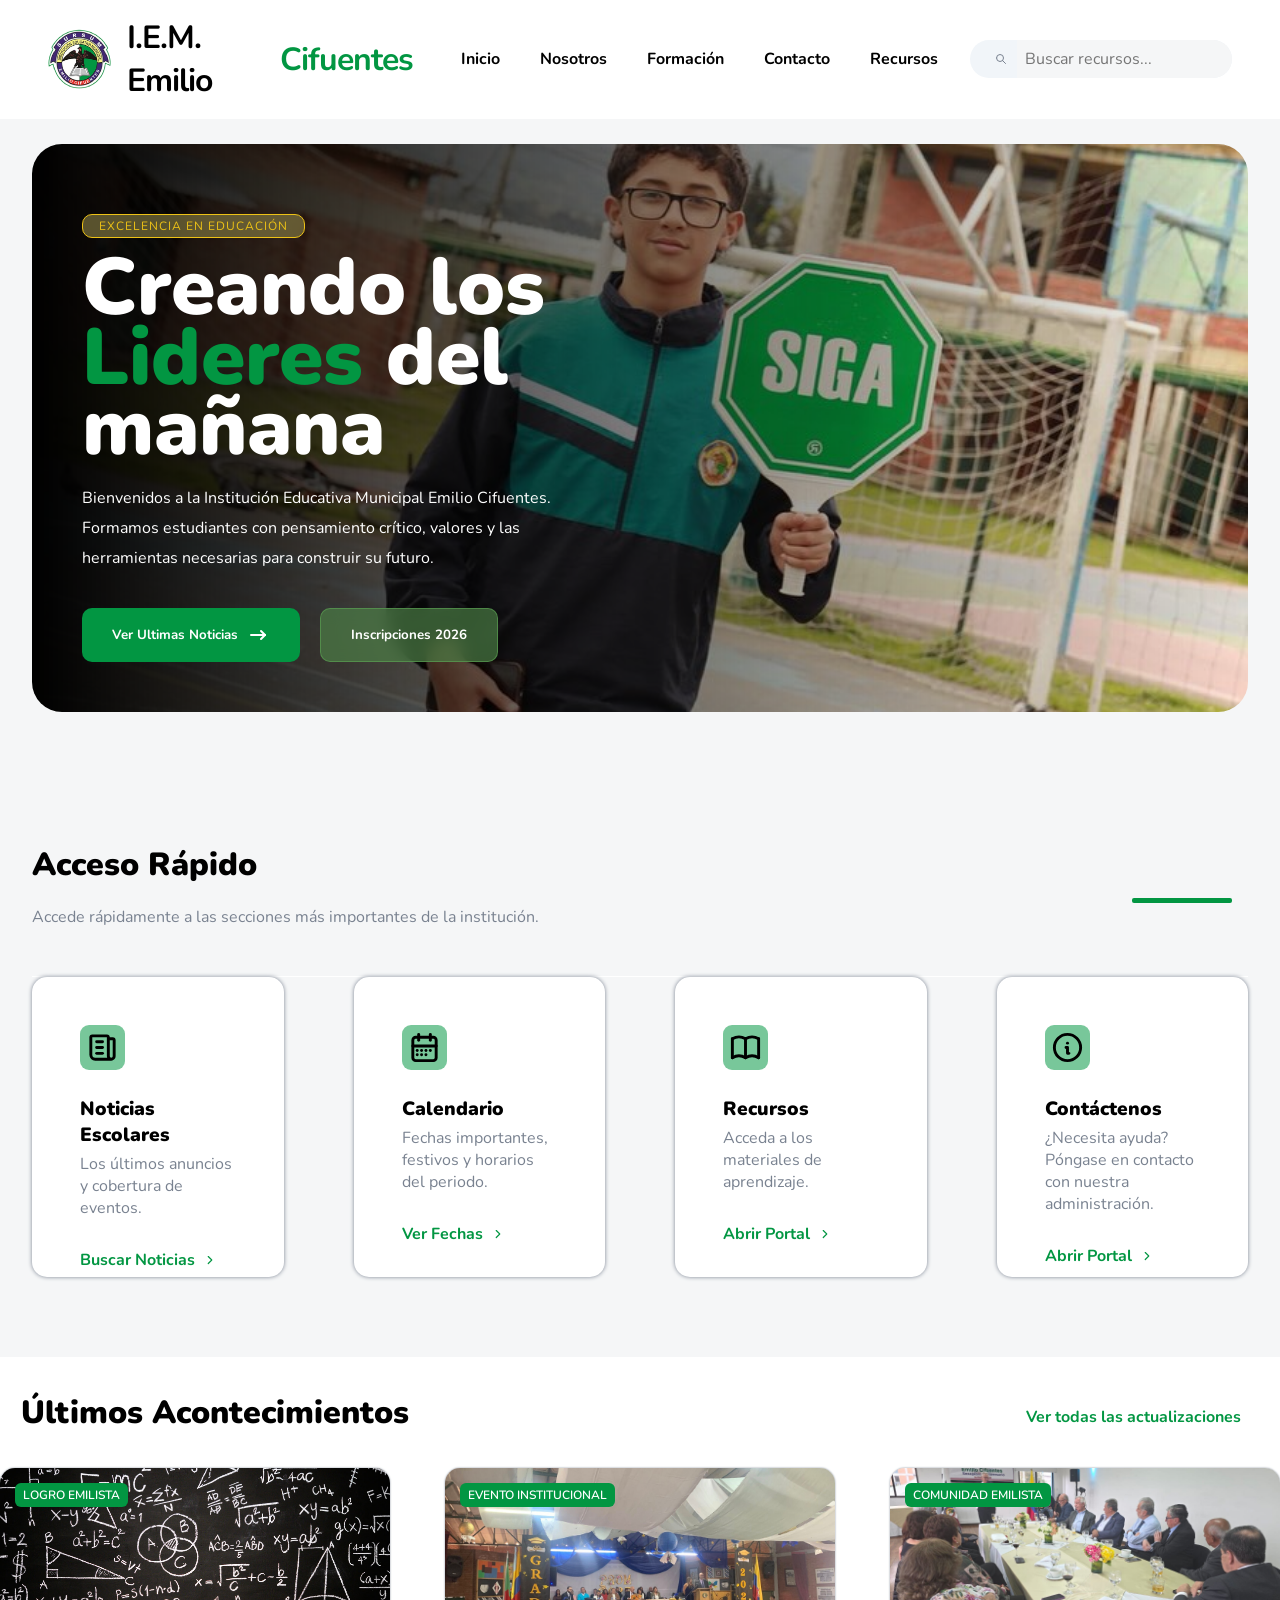
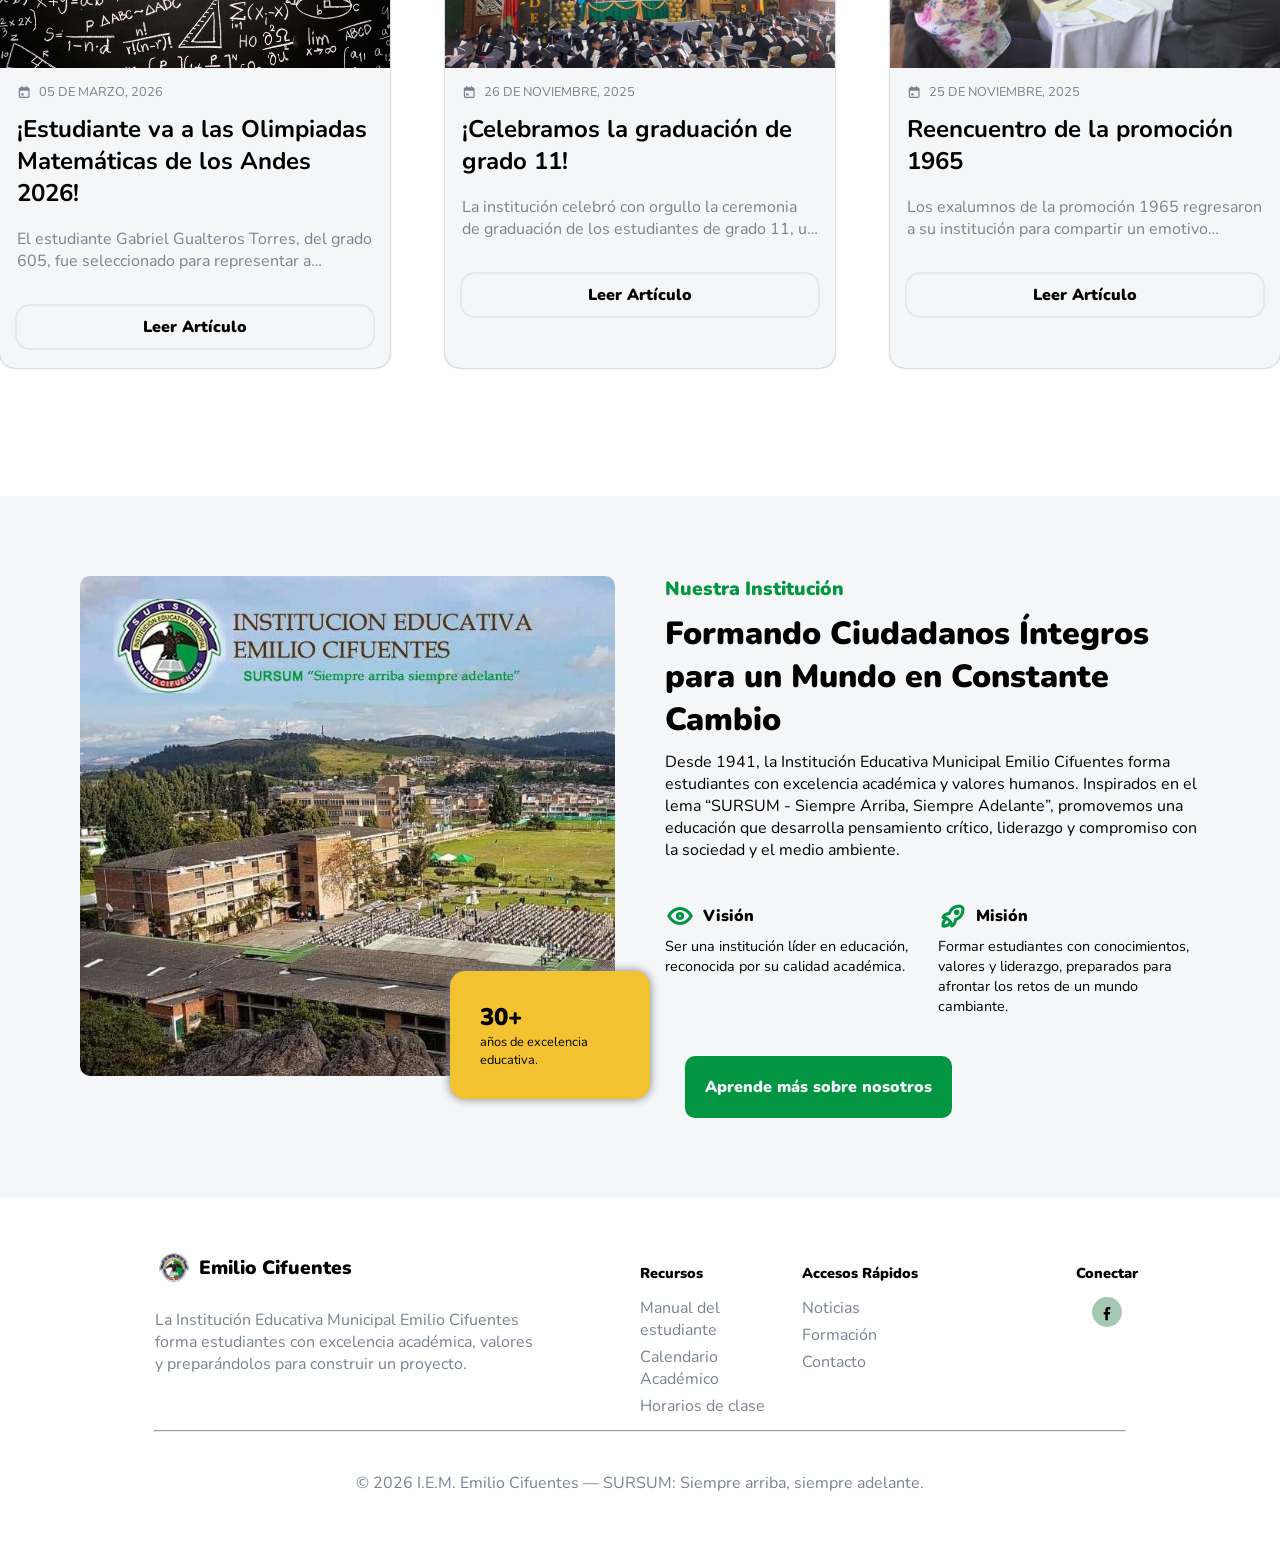
==== index.html @ ce08144e "Add files via upload" ====
<!doctype html>
<html lang="es">
  <head>
    <meta charset="UTF-8" />
    <meta name="viewport" content="width=device-width, initial-scale=1.0" />
    <!--Fuentes de la pagina-->
    <link rel="preconnect" href="https://fonts.googleapis.com" />
    <link rel="preconnect" href="https://fonts.gstatic.com" crossorigin />
    <link
      href="https://fonts.googleapis.com/css2?family=Nunito:ital,wght@0,200..1000;1,200..1000&display=swap"
      rel="stylesheet"
    />
    <!--Titulo, estilos e icono de la pagina-->
    <title>Institución Educativa Municipal Emilio Cifuentes</title>
    <link rel="stylesheet" href="Css/styles.css" />
    <link rel="shortcut icon" href="Images/EMILIO.png" type="image/x-icon" />
  </head>
  <body>
    <!--Header con: 
    - Logo de la institución 
    - Nombre de la institución 
    - Barra de navegación con enlaces a las secciones principales de la página (Inicio,
    Nosotros, Formación, Contacto)-->
    <header>
      <!--Nombre y logo de la institución -->
      <div class="izquierda">
        <h1>
          <img
            src="Images/EMILIO.png"
            alt="Logo de la institución"
            class="logo"
          />
          I.E.M. Emilio <span class="titulo">Cifuentes</span>
        </h1>
        <!--Barra de navegación con enlaces a las secciones principales de la página (Inicio, Nosotros, Formación, Contacto)-->
        <nav>
          <div class="links_navegación">
            <ul>
              <li><a href="">Inicio</a></li>
              <li><a href="">Nosotros</a></li>
              <li><a href="">Formación</a></li>
              <li><a href="">Contacto</a></li>
              <li><a href="">Recursos</a></li>
            </ul>
          </div>
        </nav>
      </div>
      <!--Formulario de busqueda-->
      <div class="botones_acción">
        <form class="busqueda">
          <svg
            xmlns="http://www.w3.org/2000/svg"
            viewBox="0 0 24 24"
            width="12"
            height="12"
            fill="none"
            stroke="currentColor"
            stroke-width="2"
            stroke-linecap="round"
            stroke-linejoin="round"
            class="icon-search"
          >
            <path stroke="none" d="M0 0h24v24H0z" fill="none" />
            <path d="M3 10a7 7 0 1 0 14 0a7 7 0 1 0 -14 0" />
            <path d="M21 21l-6 -6" />
          </svg>
          <input
            type="search"
            placeholder="Buscar recursos..."
            class="buscar"
          />
        </form>
      </div>
    </header>
    <!--Sección de inicio con el contenido fundamental de la página
    -Mensaje de bienvenida
    -Descripción de la institución 
    -Botones de acción para ver noticias y realizar inscripciones
    -Acceso rápido a secciones importantes como noticias, calendario, recursos y contacto
    -->
    <main>
      <section class="inicio">
        <article class="card_inicio">
          <div class="calificación">EXCELENCIA EN EDUCACIÓN</div>
          <h2>
            Creando los <span class="bienvenida">Lideres</span> del mañana
          </h2>
          <p class="descripción">
            Bienvenidos a la Institución Educativa Municipal Emilio Cifuentes.
            Formamos estudiantes con pensamiento crítico, valores y las
            herramientas necesarias para construir su futuro.
          </p>
          <div class="botones">
            <button class="boton-primario">
              Ver Ultimas Noticias
              <svg
                xmlns="http://www.w3.org/2000/svg"
                width="24"
                height="24"
                viewBox="0 0 24 24"
                fill="none"
                stroke="currentColor"
                stroke-width="2"
                stroke-linecap="round"
                stroke-linejoin="round"
                class="icon icon-tabler icons-tabler-outline icon-tabler-arrow-narrow-right"
              >
                <path stroke="none" d="M0 0h24v24H0z" fill="none" />
                <path d="M5 12l14 0" />
                <path d="M15 16l4 -4" />
                <path d="M15 8l4 4" />
              </svg>
            </button>
            <button class="boton-secundario">Inscripciones 2026</button>
          </div>
        </article>
        <!--Sección de acceso rápido para cosas fundamentales para padres y estudiantes:
        -Noticias
        -Calendario
        -Recursos
        -Contacto-->
        <section class="acceso_rapido">
          <header class="texto_acc_rapido">
            <div class="titulo_acc_rapido">
              <h2>Acceso Rápido</h2>
              <p>
                Accede rápidamente a las secciones más importantes de la
                institución.
              </p>
            </div>
            <span class="linea-final"></span>
          </header>

          <div class="accesos">
            <!-- CARD 1 -->
            <article class="card_rapido">
              <svg
                xmlns="http://www.w3.org/2000/svg"
                viewBox="0 0 24 24"
                fill="none"
                stroke="currentColor"
                stroke-width="2"
                stroke-linecap="round"
                stroke-linejoin="round"
                class="icon_acc_rapido"
              >
                <path
                  d="M16 6h3a1 1 0 0 1 1 1v11a2 2 0 0 1 -4 0v-13a1 1 0 0 0 -1 -1h-10a1 1 0 0 0 -1 1v12a3 3 0 0 0 3 3h11"
                />
                <path d="M8 8h4" />
                <path d="M8 12h4" />
                <path d="M8 16h4" />
              </svg>

              <h3>Noticias Escolares</h3>
              <p>Los últimos anuncios y cobertura de eventos.</p>

              <a href="">
                Buscar Noticias
                <svg
                  xmlns="http://www.w3.org/2000/svg"
                  viewBox="0 0 24 24"
                  fill="currentColor"
                  class="chev_acc_rapido"
                >
                  <path
                    d="M9.707 5.293l6 6a1 1 0 0 1 0 1.414l-6 6a1 1 0 1 1 -1.414 -1.414l5.293 -5.293l-5.293 -5.293a1 1 0 0 1 1.414 -1.414"
                  />
                </svg>
              </a>
            </article>

            <!-- CARD 2 -->
            <article class="card_rapido">
              <svg
                xmlns="http://www.w3.org/2000/svg"
                viewBox="0 0 24 24"
                fill="none"
                stroke="currentColor"
                stroke-width="2"
                stroke-linecap="round"
                stroke-linejoin="round"
                class="icon_acc_rapido"
              >
                <path
                  d="M4 7a2 2 0 0 1 2 -2h12a2 2 0 0 1 2 2v12a2 2 0 0 1 -2 2h-12a2 2 0 0 1 -2 -2v-12"
                />
                <path d="M16 3v4" />
                <path d="M8 3v4" />
                <path d="M4 11h16" />
                <path d="M7 14h.01" />
                <path d="M10 14h.01" />
                <path d="M13 14h.01" />
                <path d="M16 14h.01" />
                <path d="M7 17h.01" />
                <path d="M10 17h.01" />
                <path d="M13 17h.01" />
              </svg>

              <h3>Calendario</h3>
              <p>Fechas importantes, festivos y horarios del periodo.</p>

              <a href="">
                Ver Fechas
                <svg
                  xmlns="http://www.w3.org/2000/svg"
                  viewBox="0 0 24 24"
                  fill="currentColor"
                  class="chev_acc_rapido"
                >
                  <path
                    d="M9.707 5.293l6 6a1 1 0 0 1 0 1.414l-6 6a1 1 0 1 1 -1.414 -1.414l5.293 -5.293l-5.293 -5.293a1 1 0 0 1 1.414 -1.414"
                  />
                </svg>
              </a>
            </article>

            <!-- CARD 3 -->
            <article class="card_rapido">
              <svg
                xmlns="http://www.w3.org/2000/svg"
                viewBox="0 0 24 24"
                fill="none"
                stroke="currentColor"
                stroke-width="2"
                stroke-linecap="round"
                stroke-linejoin="round"
                class="icon_acc_rapido"
              >
                <path d="M3 19a9 9 0 0 1 9 0a9 9 0 0 1 9 0" />
                <path d="M3 6a9 9 0 0 1 9 0a9 9 0 0 1 9 0" />
                <path d="M3 6v13" />
                <path d="M12 6v13" />
                <path d="M21 6v13" />
              </svg>

              <h3>Recursos</h3>
              <p>Acceda a los materiales de aprendizaje.</p>

              <a href="">
                Abrir Portal
                <svg
                  xmlns="http://www.w3.org/2000/svg"
                  viewBox="0 0 24 24"
                  fill="currentColor"
                  class="chev_acc_rapido"
                >
                  <path
                    d="M9.707 5.293l6 6a1 1 0 0 1 0 1.414l-6 6a1 1 0 1 1 -1.414 -1.414l5.293 -5.293l-5.293 -5.293a1 1 0 0 1 1.414 -1.414"
                  />
                </svg>
              </a>
            </article>

            <!-- CARD 4 -->
            <article class="card_rapido">
              <svg
                xmlns="http://www.w3.org/2000/svg"
                viewBox="0 0 24 24"
                fill="none"
                stroke="currentColor"
                stroke-width="2"
                stroke-linecap="round"
                stroke-linejoin="round"
                class="icon_acc_rapido"
              >
                <path d="M3 12a9 9 0 1 0 18 0a9 9 0 0 0 -18 0" />
                <path d="M12 9h.01" />
                <path d="M11 12h1v4h1" />
              </svg>

              <h3>Contáctenos</h3>
              <p>
                ¿Necesita ayuda? Póngase en contacto con nuestra administración.
              </p>

              <a href="">
                Abrir Portal
                <svg
                  xmlns="http://www.w3.org/2000/svg"
                  viewBox="0 0 24 24"
                  fill="currentColor"
                  class="chev_acc_rapido"
                >
                  <path
                    d="M9.707 5.293l6 6a1 1 0 0 1 0 1.414l-6 6a1 1 0 1 1 -1.414 -1.414l5.293 -5.293l-5.293 -5.293a1 1 0 0 1 1.414 -1.414"
                  />
                </svg>
              </a>
            </article>
          </div>
        </section>
      </section>
      <!--Sección donde se van a mostrar las ultimas noticias de la institución.
        -Cards con las noticias más recientes, incluyendo títulos, resúmenes y enlaces para leer más.
        -Enlace para ver todas las noticias y actualizaciones de la institución.
      -->
      <section class="noticias">
        <header class="textos_noti">
          <h2>Últimos Acontecimientos</h2>
          <a href="" class="noticias_inicio">Ver todas las actualizaciones</a>
        </header>

        <div class="ult_noticias">
          <!-- Card 1 -->
          <article class="card_noticias">
            <div class="card_img">
              <span class="type_noti">Logro Emilista</span>
              <img
                src="Images/pizarra_web.jpg"
                alt="Estudiante en actividad matemática"
              />
            </div>

            <div class="card_content">
              <div class="info">
                <svg
                  xmlns="http://www.w3.org/2000/svg"
                  viewBox="0 0 24 24"
                  fill="currentColor"
                  class="time_noti_icon"
                >
                  <path
                    d="M16 2a1 1 0 0 1 .993 .883l.007 .117v1h1a3 3 0 0 1 2.995 2.824l.005 .176v12a3 3 0 0 1 -2.824 2.995l-.176 .005h-12a3 3 0 0 1 -2.995 -2.824l-.005 -.176v-12a3 3 0 0 1 2.824 -2.995l.176 -.005h1v-1a1 1 0 0 1 1.993 -.117l.007 .117v1h6v-1a1 1 0 0 1 1 -1m3 8h-14v8.625c0 .705 .386 1.286 .883 1.366l.117 .009h12c.513 0 .936 -.53 .993 -1.215l.007 -.16zm-9 4a1 1 0 0 1 1 1v2a1 1 0 0 1 -1 1h-2a1 1 0 0 1 -1 -1v-2a1 1 0 0 1 1 -1z"
                  />
                </svg>
                <time datetime="2026-03-05">05 de marzo, 2026</time>
              </div>

              <h3>
                ¡Estudiante va a las Olimpiadas Matemáticas de los Andes 2026!
              </h3>

              <p>
                El estudiante Gabriel Gualteros Torres, del grado 605, fue
                seleccionado para representar a Colombia en la Olimpiada
                Matemática de los Andes 2026, un importante evento académico
                internacional que reunirá a jóvenes talentos de diferentes
                países.
              </p>

              <a class="btn_card" href="">Leer Artículo</a>
            </div>
          </article>

          <!-- Card 2 -->
          <article class="card_noticias">
            <div class="card_img">
              <span class="type_noti">Evento Institucional</span>
              <img
                src="Images/590406859_1405269001601102_3354321450507024463_n.jpg"
                alt="Graduación promoción 2025"
              />
            </div>

            <div class="card_content">
              <div class="info">
                <svg
                  xmlns="http://www.w3.org/2000/svg"
                  viewBox="0 0 24 24"
                  fill="currentColor"
                  class="time_noti_icon"
                >
                  <path
                    d="M16 2a1 1 0 0 1 .993 .883l.007 .117v1h1a3 3 0 0 1 2.995 2.824l.005 .176v12a3 3 0 0 1 -2.824 2.995l-.176 .005h-12a3 3 0 0 1 -2.995 -2.824l-.005 -.176v-12a3 3 0 0 1 2.824 -2.995l.176 -.005h1v-1a1 1 0 0 1 1.993 -.117l.007 .117v1h6v-1a1 1 0 0 1 1 -1m3 8h-14v8.625c0 .705 .386 1.286 .883 1.366l.117 .009h12c.513 0 .936 -.53 .993 -1.215l.007 -.16zm-9 4a1 1 0 0 1 1 1v2a1 1 0 0 1 -1 1h-2a1 1 0 0 1 -1 -1v-2a1 1 0 0 1 1 -1z"
                  />
                </svg>
                <time datetime="2025-11-27">26 de noviembre, 2025</time>
              </div>

              <h3>¡Celebramos la graduación de grado 11!</h3>

              <p>
                La institución celebró con orgullo la ceremonia de graduación de
                los estudiantes de grado 11, un momento lleno de emociones que
                marca el cierre de una etapa y el inicio de nuevos caminos para
                nuestros bachilleres.
              </p>

              <a class="btn_card" href="">Leer Artículo</a>
            </div>
          </article>

          <!-- Card 3 -->
          <article class="card_noticias">
            <div class="card_img">
              <span class="type_noti">Comunidad Emilista</span>
              <img
                src="Images/590553817_1405267334934602_5608521336583137333_n.jpg"
                alt="Reencuentro promoción 1965"
              />
            </div>

            <div class="card_content">
              <div class="info">
                <svg
                  xmlns="http://www.w3.org/2000/svg"
                  viewBox="0 0 24 24"
                  fill="currentColor"
                  class="time_noti_icon"
                >
                  <path
                    d="M16 2a1 1 0 0 1 .993 .883l.007 .117v1h1a3 3 0 0 1 2.995 2.824l.005 .176v12a3 3 0 0 1 -2.824 2.995l-.176 .005h-12a3 3 0 0 1 -2.995 -2.824l-.005 -.176v-12a3 3 0 0 1 2.824 -2.995l.176 -.005h1v-1a1 1 0 0 1 1.993 -.117l.007 .117v1h6v-1a1 1 0 0 1 1 -1m3 8h-14v8.625c0 .705 .386 1.286 .883 1.366l.117 .009h12c.513 0 .936 -.53 .993 -1.215l.007 -.16zm-9 4a1 1 0 0 1 1 1v2a1 1 0 0 1 -1 1h-2a1 1 0 0 1 -1 -1v-2a1 1 0 0 1 1 -1z"
                  />
                </svg>
                <time datetime="2025-11-27">25 de noviembre, 2025</time>
              </div>

              <h3>Reencuentro de la promoción 1965</h3>

              <p>
                Los exalumnos de la promoción 1965 regresaron a su institución
                para compartir un emotivo reencuentro, recordar sus años de
                estudio y fortalecer los lazos que los unen con la historia del
                colegio.
              </p>

              <a class="btn_card" href="">Leer Artículo</a>
            </div>
          </article>
        </div>
      </section>
      <!--En esta sección se va a mostrar un resumen de:
      -Breve historia de la institución
      -Visión y misión
      Además va a estar acompañada de una imagen representativa de la institución y un enlace para leer más sobre la historia y los valores de la institución.
      -->
      <section class="info_col_basic">
        <div class="info_col_img">
          <img
            src="Images/Home-e1676317083249.jpeg"
            alt="Imagen representativa de la institución"
            class="img_info_col"
          />
          <p class="años_exp_info_basic">
            <span class="resaltado_info_basic">30+</span><br />
            años de excelencia educativa.
          </p>
        </div>

        <div class="info_col_content">
          <header class="head_info_col">
            <span>Nuestra Institución</span>
            <h2>
              Formando Ciudadanos Íntegros para un Mundo en Constante Cambio
            </h2>
          </header>
          <p class="info_col_basic_ptext">
            Desde 1941, la Institución Educativa Municipal Emilio Cifuentes
            forma estudiantes con excelencia académica y valores humanos.
            Inspirados en el lema “SURSUM - Siempre Arriba, Siempre Adelante”,
            promovemos una educación que desarrolla pensamiento crítico,
            liderazgo y compromiso con la sociedad y el medio ambiente.
          </p>
          <div class="mis_vis_basic">
            <article>
              <h3>
                <svg
                  xmlns="http://www.w3.org/2000/svg"
                  viewBox="0 0 24 24"
                  fill="none"
                  stroke="currentColor"
                  stroke-width="2.5"
                  stroke-linecap="round"
                  stroke-linejoin="round"
                  class="vis_icon"
                >
                  <path d="M10 12a2 2 0 1 0 4 0a2 2 0 0 0 -4 0" />
                  <path
                    d="M21 12c-2.4 4 -5.4 6 -9 6c-3.6 0 -6.6 -2 -9 -6c2.4 -4 5.4 -6 9 -6c3.6 0 6.6 2 9 6"
                  />
                </svg>
                Visión
              </h3>

              <p class="text_mis_vis">
                Ser una institución líder en educación, reconocida por su
                calidad académica.
              </p>
            </article>
            <article>
              <h3>
                <svg
                  xmlns="http://www.w3.org/2000/svg"
                  viewBox="0 0 24 24"
                  fill="none"
                  stroke="currentColor"
                  stroke-width="2.5"
                  stroke-linecap="round"
                  stroke-linejoin="round"
                  class="vis_icon"
                >
                  <path
                    d="M4 13a8 8 0 0 1 7 7a6 6 0 0 0 3 -5a9 9 0 0 0 6 -8a3 3 0 0 0 -3 -3a9 9 0 0 0 -8 6a6 6 0 0 0 -5 3"
                  />
                  <path d="M7 14a6 6 0 0 0 -3 6a6 6 0 0 0 6 -3" />
                  <path d="M14 9a1 1 0 1 0 2 0a1 1 0 1 0 -2 0" />
                </svg>
                Misión
              </h3>

              <p class="text_mis_vis">
                Formar estudiantes con conocimientos, valores y liderazgo,
                preparados para afrontar los retos de un mundo cambiante.
              </p>
            </article>
          </div>
          <a href="" class="boton_info_col_basic">Aprende más sobre nosotros</a>
        </div>
      </section>
    </main>

    <!--Footer de la pagina
      -Pequeña descripción
      -Links de acceso
      -Redes sociales
    -->

    <footer>
      <div class="principal_footer">
        <!--Información del colegio en el footer-->
        <div class="info_footer">
          <header class="img_footer">
            <img
              src="Images/EMILIO.png"
              alt="Logo de la institución"
              class="logo_footer"
            />
            <h2>Emilio Cifuentes</h2>
          </header>
          <p>
            La Institución Educativa Municipal Emilio Cifuentes forma
            estudiantes con excelencia académica, valores y preparándolos para
            construir un proyecto.
          </p>
        </div>
        <!--Botones de acceso en el footer-->
        <nav class="botones_footer">
          <div class="recursos_footer">
            <h3>Recursos</h3>
            <ul>
              <li><a href="#">Manual del estudiante</a></li>
              <li><a href="#">Calendario Académico</a></li>
              <li><a href="#">Horarios de clase</a></li>
            </ul>
          </div>
          <div class="rapidos_footer">
            <h3>Accesos Rápidos</h3>
            <ul>
              <li><a href="#">Noticias</a></li>
              <li><a href="#">Formación</a></li>
              <li><a href="#">Contacto</a></li>
            </ul>
          </div>
        </nav>

        <!--Redes del colegio-->
        <div class="redes_footer">
          <h3>Conectar</h3>
          <a
            href="https://www.facebook.com/profile.php?id=100063540460666"
            target="_blank"
            class="boton_red_footer"
            aria-label="facebook"
            ><svg
              xmlns="http://www.w3.org/2000/svg"
              viewBox="0 0 24 24"
              class="red_icon_footer"
              fill="currentColor"
            >
              <path
                d="M13.5 9H16V6h-2.5C11.57 6 10 7.57 10 9.5V12H8v3h2v7h3v-7h2.11L16 12h-3V9.5c0-.28.22-.5.5-.5z"
              /></svg
          ></a>
        </div>
      </div>
      <div class="line_footer">
        <hr />
        <p>
          © 2026 I.E.M. Emilio Cifuentes — SURSUM: Siempre arriba, siempre
          adelante.
        </p>
      </div>
    </footer>
  </body>
</html>
---- Css/styles.css ----
* {
  box-sizing: border-box;
}

html,
body {
  overflow-x: hidden;
}

/*Se definen las variables de color de la pagina para aplicar en los demás estilos */
:root {
  --primary-color: #029642;
  --primary-hover: #05bd55;
  --primary-dark: #18583d;
  --primary-light: #5c9d76;
  --background: #ffffff;
  --background-dark: #f5f6f7;
  --background-secondary: #f1f5f9;
  --complementary-color: #e2e8f0;
  --text-primary: #000000;
  --text-secondary: #ffffff;
  --text-muted: #798290;
  --font-primary: "Nunito", sans-serif;
}

body {
  margin: 0;
  font-family: var(--font-primary);
}

/* Estilos para el header y la Navbar
    -Se posiciona el logo y los botones de navegación
*/

header {
  display: flex;
  width: 100%;
  align-items: center;
  justify-content: space-between;
  padding: 1rem;
  gap: 2rem;
  border-bottom: 1px solid var(--text-secondary);
}

header .izquierda {
  display: flex;
  align-items: center;
  gap: 3rem;
}

header nav {
  display: flex;
  align-items: center;
  gap: 3rem;
  justify-content: center;
}

header .links_navegación {
  display: flex;
  gap: 2rem;
  align-items: center;
}

header .links_navegación ul {
  display: flex;
  gap: 2.5rem;
  list-style: none;
  font-size: 1rem;
  margin: 0;
  padding: 0;
}

header .links_navegación a {
  text-decoration: none;
  font-weight: bold;
  color: var(--text-primary);
}

header .links_navegación a:hover {
  color: var(--primary-hover);
}

h1 {
  font-size: 2rem;
  display: flex;
  margin: 0;
  padding: 0;
  align-items: center;
  gap: 0.5rem;
  letter-spacing: -1px;
}

.titulo {
  display: flex;
  color: var(--primary-color);
}

.logo {
  justify-content: center;
  align-items: center;
  height: 60px;
  margin: 0;
  padding: 0;
  margin-right: 0.5rem;
  margin-left: 2rem;
}

/*Se estilizan los botones de acción
  -Se estiliza el formulario de busqueda
  -Se estiliza el boton de iniciar sesión
*/

.botones_acción {
  display: flex;
  gap: 0.2rem;
}

.busqueda {
  font-family: var(--font-primary);
  background-color: var(--background-secondary);
  display: flex;
  border-radius: 100px;
  position: relative;
  align-items: center;
  margin-right: 2rem;
  overflow: hidden;
}

input[type="search"] {
  font-family: var(--font-primary);
  justify-content: center;
  padding: 0.5rem;
  border: none;
  font-size: 1rem;
  background-color: var(--background-dark);
  color: var(--text-muted);
  box-shadow: 0 0 10px var(--background-secondary);
}

.buscar:focus {
  border: none;
  outline: none;
}

.icon-search {
  stroke: var(--text-muted);
  margin-left: 25px;
  margin-right: 10px;
}

/*Se estiliza el menú de inicio de la pagina
  -Se define el estilo de la card de la sección de inicio
  -Se definen los estilos de los textos de bienvenida
*/

.inicio {
  display: flex;
  align-items: center;
  justify-content: center;
  flex-direction: column;
  gap: 15px;
  padding: 5rem 2rem;
  padding-top: 0;
  min-height: 100vh;
  background-color: var(--background-dark);
}

.card_inicio {
  background:
    linear-gradient(to right, #000000, transparent),
    url("../Images/2000_5d893aa11d670.webp") no-repeat center center;
  background-size: cover;
  max-width: 1300px;
  width: 100%;
  border-radius: 30px;
  text-align: center;
  padding: 50px;
  margin-top: 25px;
  text-align: start;

  .calificación {
    font-family: var(--font-primary);
    font-size: 12px;
    letter-spacing: 1px;
    margin-top: 20px;
    margin-bottom: 0px;
    padding: 0.2rem;
    border: 1px solid #edc216;
    background-color: #847c44a6;
    text-align: center;
    max-width: 20%;
    backdrop-filter: blur(10px);
    border-radius: 10px;
    color: #edc216;
  }

  h2 {
    color: var(--text-secondary);
    font-family: var(--font-primary);
    font-size: 5rem;
    line-height: 70px;
    font-weight: 900;
    margin: 0;
    margin-top: 15px;
    max-width: 700px;
    span {
      color: var(--primary-color);
    }
  }
}

.descripción {
  color: var(--text-secondary);
  font-family: var(--font-primary);
  max-width: 500px;
  line-height: 30px;
  margin-top: 20px;
}

.botones {
  display: flex;
  gap: 20px;
  margin-top: 35px;
}

.boton-primario {
  display: flex;
  align-items: center;
  gap: 0.5rem;
  font-weight: bolder;
  justify-content: center;
  font-family: var(--font-primary);
  background-color: var(--primary-color);
  color: var(--text-secondary);
  border: none;
  padding: 15px 30px;
  border-radius: 10px;
}

.boton-primario:hover {
  background-color: var(--primary-hover);
}

.boton-secundario {
  display: flex;
  align-items: center;
  font-weight: bold;
  gap: 0.5rem;
  justify-content: center;
  font-family: var(--font-primary);
  background-color: #4d8247aa;
  color: var(--text-secondary);
  border: 1px solid #5a9f51aa;
  padding: 15px 30px;
  backdrop-filter: blur(8px);
  border-radius: 10px;
}

.boton-secundario:hover {
  background-color: #5a9f51aa;
  border: 2px solid #5a9f51aa;
}

/* Accesos Rápidos
 -se estilizan los artículos que contienen los enlaces a los accesos rápidos para padres y estudiantes 
 */

.texto_acc_rapido {
  display: flex;
  justify-content: space-between;
  gap: 5px;
  padding-top: 6rem;
  padding-bottom: 3rem;
  padding-left: 0;
}

.titulo_acc_rapido h2 {
  font-weight: 900;
  font-size: 2rem;
  padding: 0;
  margin: 20px 0;
}

.titulo_acc_rapido p {
  font-size: 1rem;
  color: var(--text-muted);
  margin: 0;
  padding: 0;
}

.linea-final {
  width: 100px;
  height: 5px;
  background-color: var(--primary-color);
  margin-top: 50px;
  border-radius: 2px;
}

.accesos {
  display: grid;
  grid-template-columns: repeat(4, 1fr);
  gap: 70px;
}

.card_rapido {
  background-color: var(--background);
  padding: 3rem;
  width: 100%;
  max-width: 300px;
  height: 300px;
  justify-content: center;
  align-items: center;
  border-radius: 15px;
  box-shadow: 0 0 4px var(--text-muted);
}

.card_rapido h3 {
  font-size: 1.2rem;
  margin: 0;
  margin-top: 20px;
  margin-bottom: -10px;
  padding: 0;
  font-weight: 900;
  color: var(--text-primary);
}

.card_rapido p {
  font-size: 1rem;
  color: var(--text-muted);
  margin: 0;
  padding: 0;
  margin-top: 15px;
  margin-bottom: 30px;
}

.card_rapido a {
  display: inline-flex;
  align-items: center;
  justify-content: flex-start;
  gap: 0.5rem;
  font-weight: bold;
  font-family: var(--font-primary);
  color: var(--primary-color);
  border: none;
  text-decoration: none;
}

.card_rapido a:hover {
  color: var(--primary-hover);
}

.icon_acc_rapido {
  width: 45px;
  height: 45px;
  padding: 5px;
  background-color: #02964288;
  backdrop-filter: blur(10px);
  color: var(--text-primary);
  border-radius: 20%;
}

.chev_acc_rapido {
  display: flex;
  justify-content: center;
  width: 14px;
  height: 14px;
  color: var(--primary-color);
  justify-content: center;
}

.chev-acc-rapido:hover {
  color: var(--primary-hover);
}

/*Sección de Noticias
  - Se muestran las noticias más recientes del colegio, con una imagen, un título, un breve resumen y un enlace
*/

.noticias {
  display: flex;
  flex-direction: column;
  justify-content: center;
  align-items: center;
  padding-bottom: 8rem;
}

.ult_noticias {
  display: grid;
  grid-template-columns: repeat(3, 1fr);
  gap: 55px;
}

.card_noticias {
  background-color: var(--background);
  padding: 1rem;
  border-radius: 15px;
  box-shadow: 0 0 2px var(--text-muted);
  max-width: 400px;
  min-height: 500px;
  max-height: 500px;
  margin: 0;
  padding: 0;
  border-radius: 15px;
  background-color: var(--background-dark);
}

.card_img {
  width: 100%;
  height: 200px;
  position: relative;
  border-top-left-radius: 15px;
  border-top-right-radius: 15px;
  object-fit: cover;
}

.card_img img {
  width: 100%;
  height: 100%;
  object-fit: cover;
  border-radius: 15px 15px 0 0;
}

.card_noticias h3 {
  font-size: 1.5rem;
  margin: 15px;
  padding: 2px;
  margin-top: 10px;
  color: var(--text-primary);
}
.card_noticias p {
  font-size: 1rem;
  color: var(--text-muted);
  margin: 15px;
  padding: 2px;
  display: -webkit-box;
  line-clamp: 2;
  -webkit-line-clamp: 2;
  -webkit-box-orient: vertical;
  overflow: hidden;
}

.info {
  display: flex;
  justify-content: flex-start;
  gap: 0.5rem;
  align-items: center;
  margin-top: 15px;
  padding-left: 17px;
}

.info time {
  font-size: 0.8rem;
  color: var(--text-muted);
  text-transform: uppercase;
  margin: 0;
  padding: 0;
}

.time_noti_icon {
  width: 0.9rem;
  height: 16px;
  color: var(--text-muted);
  margin: 0;
  padding: 0;
}

.card_content a {
  display: flex;
  align-items: center;
  justify-content: center;
  font-weight: 900;
  font-family: var(--font-primary);
  color: var(--text-primary);
  border: 2px solid var(--complementary-color);
  text-decoration: none;
  margin: 15px;
  margin-top: 30px;
  padding: 10px;
  border-radius: 15px;
}

.type_noti {
  position: absolute;
  z-index: 1;
  top: 15px;
  left: 15px;
  font-weight: 900;
  font-size: 0.5rem;
  text-transform: uppercase;
  background: var(--primary-color);
  color: white;
  padding: 4px 8px;
  font-size: 12px;
  font-weight: 600;
  border-radius: 6px;
}

.textos_noti h2 {
  font-size: 2rem;
  font-weight: 900;
  color: var(--text-primary);
  margin: 5px;
  padding: 0;
}

.textos_noti a {
  display: inline-flex;
  align-items: center;
  justify-content: center;
  font-weight: 700;
  font-family: var(--font-primary);
  color: var(--primary-color);
  border: none;
  text-decoration: none;
  margin: 15px;
  margin-top: 25px;
  padding: 8px;
}

.textos_noti a:hover {
  color: var(--primary-hover);
}

.info_col_basic {
  background-color: var(--background-dark);
  width: 100%;
}

/*Estilos para la sección de historia básica de la institución
  -Se muestra una breve historia de la institución, con una imagen representativa y un enlace para conocer más detalles
  -Se define el estilo de la card de la sección de historia básica
  -Se definen los estilos de las secciones de misión y visión de la página
*/

/*Imagen de la sección de historia
-Estilos de la imagen
-Estilos de la card de años de experiencia que se muestra sobre la imagen
*/

.info_col_basic {
  display: grid;
  grid-template-columns: repeat(2, 1fr);
  gap: 50px;
  padding: 5rem;
}

.info_col_img {
  position: relative;
  width: 100%;
  display: inline-block;
  height: 500px;
}

.info_col_basic .img_info_col {
  width: 100%;
  max-width: 100%;
  height: 500px;
  object-fit: cover;
  border-radius: 10px;
  display: block;
}

.años_exp_info_basic {
  position: absolute;
  bottom: -35px;
  right: -35px;
  text-align: center;
  background: #f3c231;
  padding: 30px;
  border-radius: 15px;
  width: 200px;
  box-shadow: 0 0 10px var(--text-muted);
  text-align: left;
  font-size: 0.8rem;
}

.resaltado_info_basic {
  font-size: 1.5rem;
  color: var(--text-primary);
  font-weight: 900;
}

/*Información de la sección de historia*/

.head_info_col {
  display: flex;
  flex-direction: column;
  gap: 10px;
  align-items: flex-start;
  border: none;
  padding: 0;
}

.head_info_col h2 {
  font-size: 2rem;
  color: var(--text-primary);
  margin: 0;
  padding: 0;
  font-weight: 900;
}

.head_info_col span {
  font-size: 1.2rem;
  color: var(--primary-color);
  font-weight: 900;
}

.info_col_basic_ptext {
  font-size: 1rem;
  max-width: 800px;
  color: var(--text-primary);
  margin: 10px 0;
  padding: 0;
}

.mis_vis_basic {
  display: grid;
  grid-template-columns: repeat(2, 1fr);
  gap: 10px;
}

.mis_vis_basic h3 {
  font-size: 1rem;
  display: flex;
  color: var(--text-primary);
  font-weight: 900;
  margin: 0;
  margin-top: 30px;
  padding: 0;
  align-items: center;
  gap: 0.5rem;
}

.mis_vis_basic p {
  font-size: 0.9rem;
  color: var(--text-primary);
  margin: 0;
  margin-top: 5px;
  padding: 0;
}

.info_col_basic svg {
  width: 30px;
  height: 30px;
  color: var(--primary-color);
}

.boton_info_col_basic {
  display: inline-flex;
  align-items: center;
  justify-content: center;
  font-weight: 900;
  font-family: var(--font-primary);
  color: var(--background-secondary);
  padding: 50px;
  background-color: var(--primary-color);
  border-radius: 10px;
  border: none;
  text-decoration: none;
  margin-top: 40px;
  margin-left: 20px;
  padding: 20px;
}

.boton_info_col_basic:hover {
  background-color: var(--primary-hover);
}

/*Se estiliza el footer de la pagina
-Se define el estilo del footer, para proporcionar información de contacto, enlaces a redes sociales y otros detalles relevantes sobre la institución
*/

footer {
  padding: 50px 100px;
}

footer .principal_footer {
  background-color: var(--background);
  align-items: start;
  display: grid;
  grid-template-columns: 3fr 2fr 1fr;
  gap: 100px;
}

.principal_footer header {
  display: flex;
  gap: 10px;
  margin: 0;
  padding: 0;
  max-width: 250px;
  justify-content: center;
}

.info_footer {
  display: flex;
  flex-direction: column;
  padding: 5px;
  gap: 10px;
}

.info_footer h2 {
  font-size: 1.2rem;
  max-width: 100%;
  padding: 0;
  margin: 0;
  font-weight: 900;
}

.info_footer p {
  margin-left: 50px;
  font-size: 1rem;
  color: var(--text-muted);
  max-width: 400px;
}

.info_footer img {
  display: flex;
  max-width: 30px;
  margin: 0;
  margin-left: 50px;
  padding: 0;
}

/*Links de acceso rapido*/

.botones_footer {
  display: grid;
  grid-template-columns: repeat(2, 1fr);
  gap: 30px;
}

.botones_footer h3 {
  font-size: 0.9rem;
  font-weight: 900;
}

.botones_footer ul {
  list-style: none;
  margin: 0;
  padding: 0;
}

.botones_footer li {
  margin-bottom: 5px;
}

.botones_footer li a {
  text-decoration: none;
  color: var(--text-muted);
}

.botones_footer li a:hover {
  color: var(--primary-hover);
}

/*Redes de la institución*/

.redes_footer {
  display: flex;
  justify-content: center;
  flex-direction: column;
  align-items: center;
}

.redes_footer h3 {
  font-size: 0.9rem;
  font-weight: 900;
}

.red_icon_footer {
  align-items: center;
  justify-content: center;
  width: 30px;
  height: 30px;
  color: #000000;
  background-color: #5c9d768f;
  padding: 5px;
  border-radius: 100%;
}

.red_icon_footer:hover {
  background-color: var(--primary-hover);
}

/*Linea del footer con los derechos de la institución*/

.line_footer hr {
  max-width: 90%;
  color: var(--text-muted);
}

.line_footer p {
  text-align: center;
  color: var(--text-muted);
  margin-top: 40px;
}

/* ================================================= */
/* Estilos Responsive de la pagina
-Se adapta el diseño para tablets y celulares
-Se corrigen tamaños de texto, grids y elementos
-Se mantiene la navbar con el mismo diseño
*/
/* ================================================= */

/*Responsive para Tablets
-Se ajustan grids y tamaños para pantallas medianas
*/

@media (max-width: 1024px) {
  /*Se reduce el padding de la sección de inicio*/
  .inicio {
    padding: 3rem;
  }

  /*Se reduce el tamaño del texto del hero*/
  .card_inicio h2 {
    font-size: 3.5rem;
    line-height: 55px;
    color: var(--background);
  }

  /*Los accesos rápidos pasan de 4 columnas a 2*/
  .accesos {
    grid-template-columns: repeat(2, 1fr);
    justify-items: center;
    gap: 40px;
  }

  /*Las noticias pasan de 3 columnas a 2*/
  .ult_noticias {
    grid-template-columns: repeat(2, 1fr);
  }

  /*La sección de historia pasa a una sola columna*/
  .info_col_basic {
    grid-template-columns: 1fr;
    gap: 40px;
  }

  /*El footer reduce sus columnas*/
  footer .principal_footer {
    grid-template-columns: 1fr 1fr;
    gap: 40px;
  }
}

/*Responsive para Celulares
-Se reorganiza el layout a una sola columna
-Se ajustan tamaños de textos e imágenes
*/

@media (max-width: 768px) {
  /*Se ajusta el padding del header*/
  header {
    padding: 1rem;
    gap: 1rem;
  }

  /*Se reduce el espacio entre el logo y los links*/
  header .izquierda {
    gap: 1rem;
  }

  /*Se reduce el tamaño del título de la institución*/
  header h1 {
    font-size: 1.4rem;
  }

  /*Se reduce el tamaño del logo*/
  .logo {
    height: 40px;
    margin-left: 0;
  }

  /*Se ajusta el espacio entre los links de navegación*/
  .links_navegación ul {
    gap: 1rem;
    font-size: 0.9rem;
  }

  /*Se ajusta el tamaño del buscador*/
  .botones_acción {
    width: auto;
  }

  .busqueda {
    margin-right: 0;
  }

  input[type="search"] {
    width: 120px;
    font-size: 0.9rem;
  }

  /*Se reduce el padding de la sección de inicio*/
  .inicio {
    padding: 2rem 1rem;
  }

  /*Se ajusta el padding del hero*/
  .card_inicio {
    padding: 30px;
  }

  /*Se corrige el tamaño del badge de excelencia*/
  .card_inicio .calificación {
    max-width: fit-content;
  }

  /*Se reduce el tamaño del título principal*/
  .card_inicio h2 {
    font-size: 2.4rem;
    line-height: 38px;
    color: white;
  }

  /*Se corrige el color del texto del hero*/
  .descripción {
    color: white;
    max-width: 100%;
    font-size: 0.95rem;
    line-height: 1.6;
  }

  /*Los botones del hero pasan a columna*/
  .botones {
    flex-direction: column;
    gap: 15px;
  }

  /*Se ajusta el ancho de los botones*/
  .boton-primario,
  .boton-secundario {
    width: fit-content;
  }

  /*Se reorganiza el texto de accesos rápidos*/
  .texto_acc_rapido {
    flex-direction: column;
    align-items: flex-start;
    gap: 10px;
    padding-top: 3rem;
  }

  /*Los accesos rápidos pasan a una sola columna*/
  .accesos {
    grid-template-columns: 1fr;
    gap: 25px;
  }

  /*Las cards de accesos ocupan todo el ancho*/
  .card_rapido {
    width: 100%;
    height: auto;
    padding: 2rem;
  }

  /*Se ajusta el padding de la sección de noticias*/
  .noticias {
    padding: 2rem 1rem 4rem 1rem;
  }

  /*Las noticias pasan a una sola columna*/
  .ult_noticias {
    grid-template-columns: 1fr;
    gap: 30px;
  }

  /*Las cards de noticias ocupan todo el ancho*/
  .card_noticias {
    max-width: 100%;
  }

  /*Se centra el título de la sección*/
  .textos_noti {
    text-align: center;
  }

  /*La sección de historia pasa a una sola columna*/
  .info_col_basic {
    grid-template-columns: 1fr;
    padding: 2rem 1rem;
  }

  /*Se ajusta el tamaño de la imagen*/
  .info_col_img {
    height: auto;
  }

  .info_col_basic .img_info_col {
    height: 300px;
  }

  /*La card de años de experiencia se deja en la imagen*/
  .años_exp_info_basic {
    position: absolute;
    bottom: -20px;
    right: 10px;
    padding: 20px;
    width: 160px;
  }

  /*Misión y visión pasan a una sola columna*/
  .mis_vis_basic {
    grid-template-columns: 1fr;
  }

  /*Se ajusta el botón de información*/
  .boton_info_col_basic {
    margin-left: 0;
    width: 100%;
  }

  /*Se ajusta el padding del footer*/
  footer {
    padding: 40px 20px;
  }

  /*El footer pasa a una sola columna*/
  footer .principal_footer {
    grid-template-columns: 1fr;
    gap: 40px;
  }

  /*Se corrige el margen del texto del footer*/
  .info_footer p {
    margin-left: 0;
  }

  .info_footer img {
    margin-left: 0;
  }

  /*Los botones del footer pasan a una columna*/
  .botones_footer {
    grid-template-columns: 1fr;
  }

  /*Se alinean las redes a la izquierda*/
  .redes_footer {
    align-items: flex-start;
  }
}

@media (max-width: 768px) {
  header {
    flex-wrap: wrap;
  }
}

@media (max-width: 768px) {
  header h1 {
    font-size: 1.2rem;
    flex-wrap: wrap;
  }
}

@media (max-width: 768px) {
  header .links_navegación ul {
    gap: 1rem;
    flex-wrap: wrap;
  }
}

@media (max-width: 768px) {
  .logo {
    margin-left: 0;
  }
}
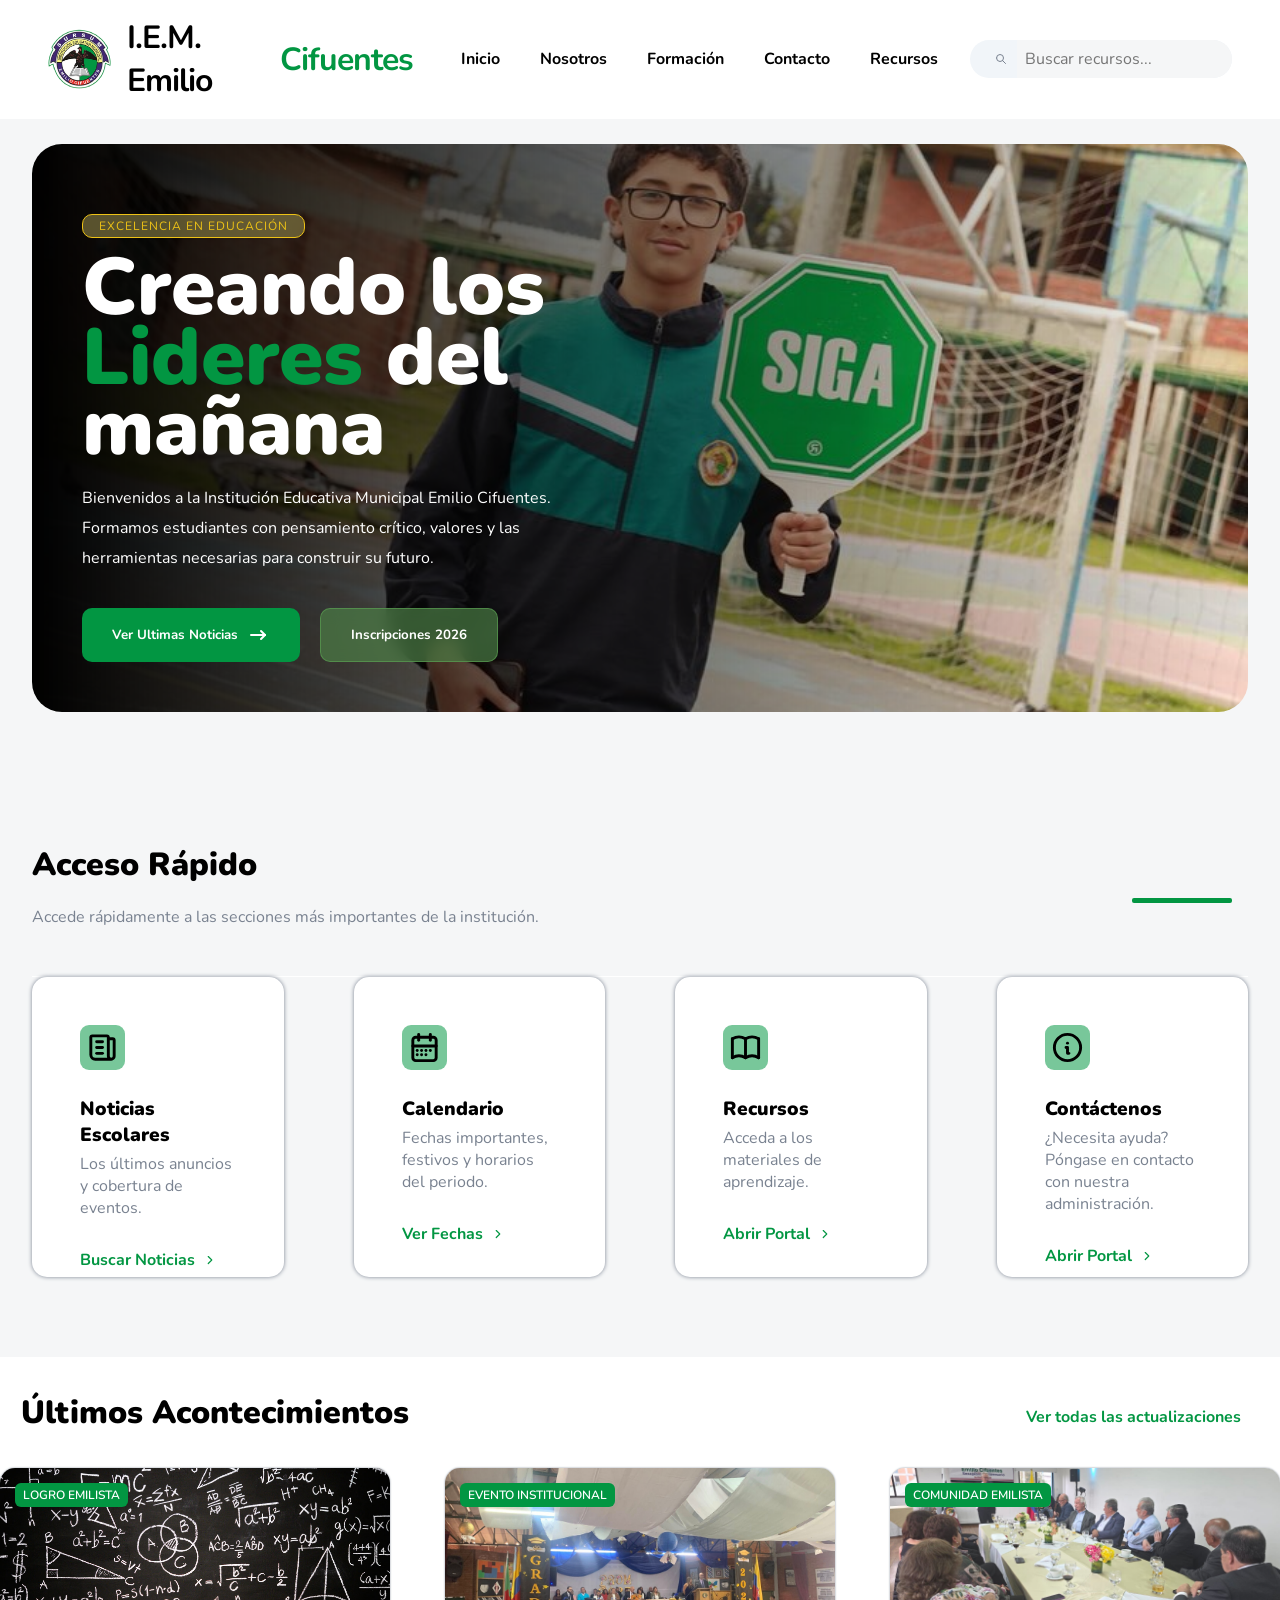
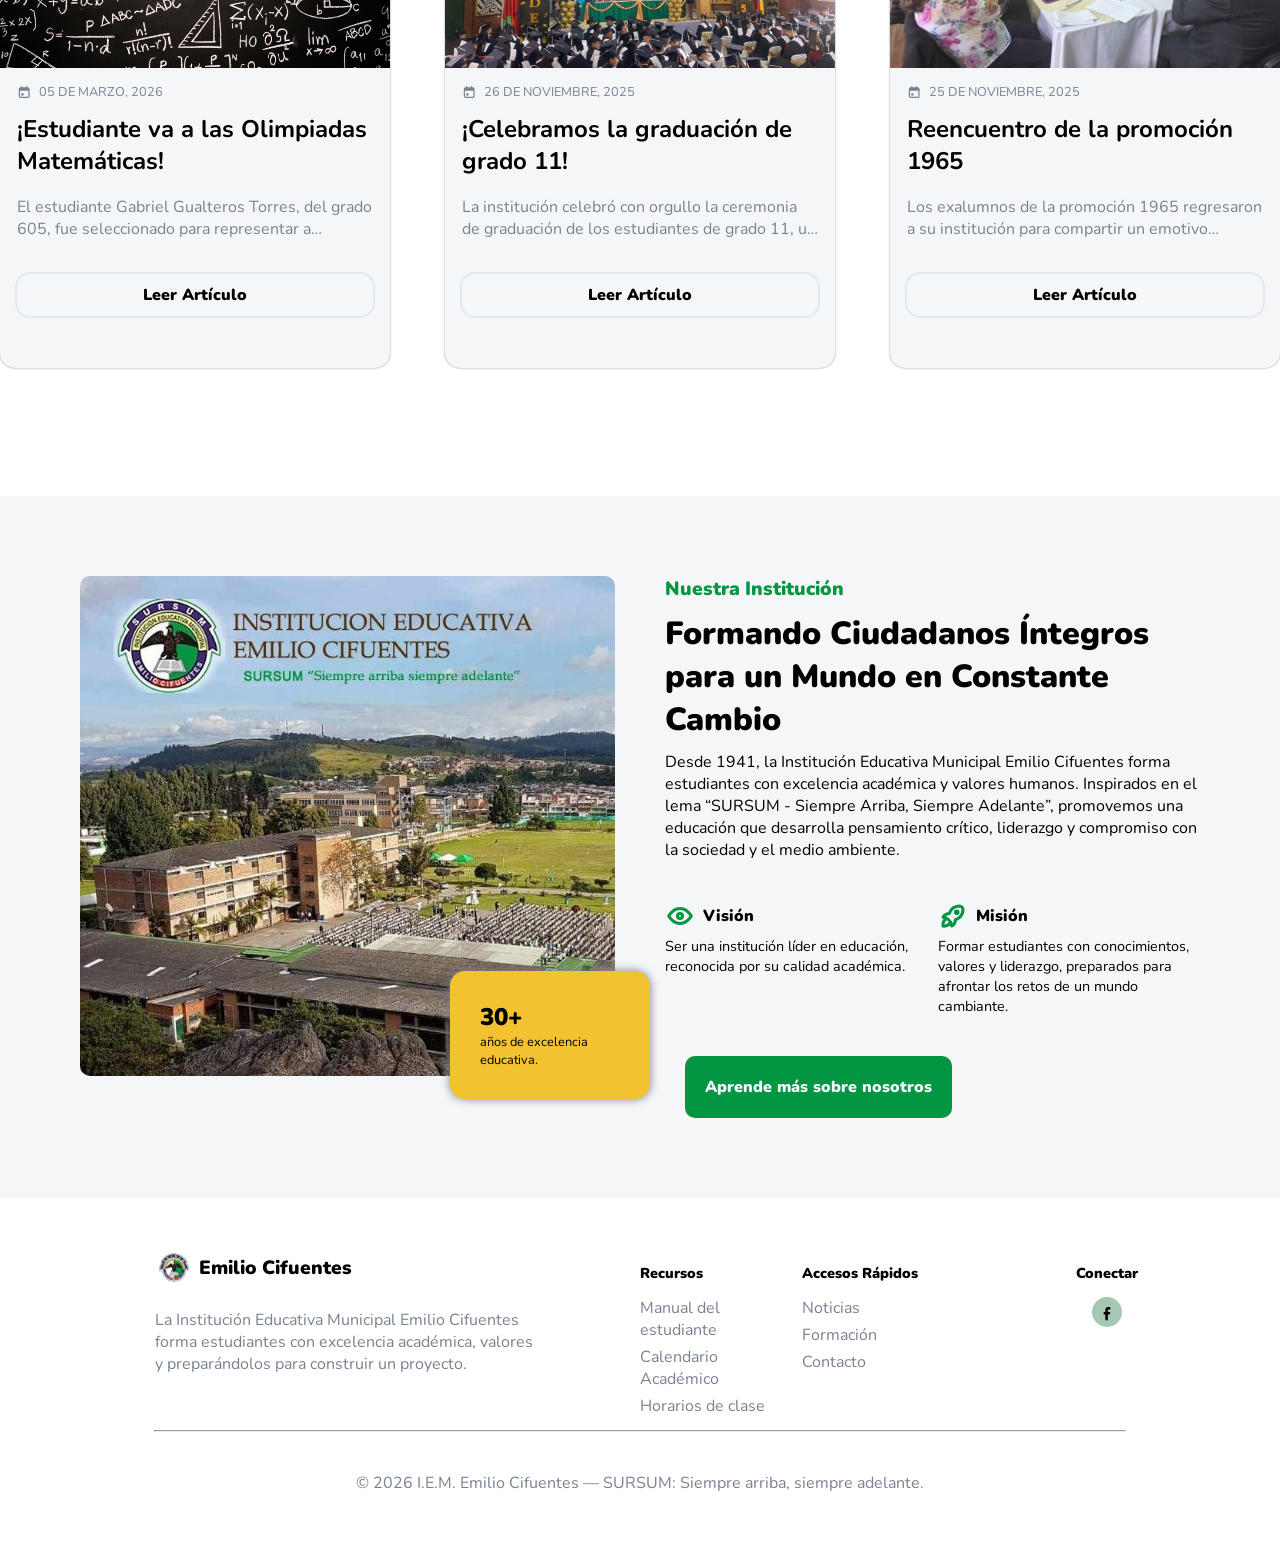
==== commit 9afd1e38: "Actualizar index.html" ====
--- a/index.html
+++ b/index.html
@@ -81,7 +81,7 @@
     <main>
       <section class="inicio">
         <article class="card_inicio">
-          <div class="calificación">EXCELENCIA EN EDUCACIÓN</div>
+          <div class="calificacion">EXCELENCIA EN EDUCACIÓN</div>
           <h2>
             Creando los <span class="bienvenida">Lideres</span> del mañana
           </h2>
@@ -328,7 +328,7 @@
               </div>
 
               <h3>
-                ¡Estudiante va a las Olimpiadas Matemáticas de los Andes 2026!
+                ¡Estudiante va a las Olimpiadas Matemáticas!
               </h3>
 
               <p>
--- a/Css/styles.css
+++ b/Css/styles.css
@@ -177,36 +177,37 @@
   padding: 50px;
   margin-top: 25px;
   text-align: start;
-
-  .calificación {
-    font-family: var(--font-primary);
-    font-size: 12px;
-    letter-spacing: 1px;
-    margin-top: 20px;
-    margin-bottom: 0px;
-    padding: 0.2rem;
-    border: 1px solid #edc216;
-    background-color: #847c44a6;
-    text-align: center;
-    max-width: 20%;
-    backdrop-filter: blur(10px);
-    border-radius: 10px;
-    color: #edc216;
-  }
-
-  h2 {
-    color: var(--text-secondary);
-    font-family: var(--font-primary);
-    font-size: 5rem;
-    line-height: 70px;
-    font-weight: 900;
-    margin: 0;
-    margin-top: 15px;
-    max-width: 700px;
-    span {
-      color: var(--primary-color);
-    }
-  }
+}
+
+.calificacion {
+  font-family: var(--font-primary);
+  font-size: 12px;
+  letter-spacing: 1px;
+  margin-top: 20px;
+  margin-bottom: 0px;
+  padding: 0.2rem;
+  border: 1px solid #edc216;
+  background-color: #847c44a6;
+  text-align: center;
+  max-width: 20%;
+  backdrop-filter: blur(10px);
+  border-radius: 10px;
+  color: #edc216;
+}
+
+.card_inicio h2 {
+  color: var(--text-secondary);
+  font-family: var(--font-primary);
+  font-size: 5rem;
+  line-height: 70px;
+  font-weight: 900;
+  margin: 0;
+  margin-top: 15px;
+  max-width: 700px;
+}
+
+.card_inicio span {
+  color: var(--primary-color);
 }
 
 .descripción {
@@ -307,7 +308,7 @@
   padding: 3rem;
   width: 100%;
   max-width: 300px;
-  height: 300px;
+  max-height: 300px;
   justify-content: center;
   align-items: center;
   border-radius: 15px;
@@ -331,6 +332,7 @@
   padding: 0;
   margin-top: 15px;
   margin-bottom: 30px;
+  max-height: 100px;
 }
 
 .card_rapido a {
@@ -343,6 +345,7 @@
   color: var(--primary-color);
   border: none;
   text-decoration: none;
+  margin-top: 0;
 }
 
 .card_rapido a:hover {
@@ -795,13 +798,11 @@
   margin-top: 40px;
 }
 
-/* ================================================= */
 /* Estilos Responsive de la pagina
 -Se adapta el diseño para tablets y celulares
 -Se corrigen tamaños de texto, grids y elementos
 -Se mantiene la navbar con el mismo diseño
 */
-/* ================================================= */
 
 /*Responsive para Tablets
 -Se ajustan grids y tamaños para pantallas medianas
@@ -830,6 +831,9 @@
   /*Las noticias pasan de 3 columnas a 2*/
   .ult_noticias {
     grid-template-columns: repeat(2, 1fr);
+    max-width: 1200px;
+    margin: auto;
+    padding: 0 2rem;
   }
 
   /*La sección de historia pasa a una sola columna*/
@@ -842,6 +846,26 @@
   footer .principal_footer {
     grid-template-columns: 1fr 1fr;
     gap: 40px;
+  }
+
+  header {
+    flex-wrap: wrap;
+    gap: 1rem;
+  }
+
+  header nav {
+    width: 100%;
+    justify-content: center;
+  }
+
+  header .links_navegación ul {
+    flex-wrap: wrap;
+    justify-content: center;
+    gap: 1.5rem;
+  }
+
+  header h1 {
+    font-size: 1.4rem;
   }
 }
 
@@ -899,40 +923,52 @@
   }
 
   /*Se ajusta el padding del hero*/
+  /*contenedor del hero*/
   .card_inicio {
-    padding: 30px;
-  }
-
-  /*Se corrige el tamaño del badge de excelencia*/
-  .card_inicio .calificación {
-    max-width: fit-content;
-  }
-
-  /*Se reduce el tamaño del título principal*/
+    display: flex;
+    flex-direction: column;
+    justify-content: center;
+    align-items: center;
+    text-align: center;
+    padding: 40px 25px;
+  }
+
+  /*Etiqueta excelencia*/
+  .calificacion {
+    display: flex;
+    width: 100%;
+    max-width: 300px;
+    text-align: center;
+    justify-content: center;
+    margin-bottom: 15px;
+  }
+
+  /*titulo principal*/
   .card_inicio h2 {
-    font-size: 2.4rem;
-    line-height: 38px;
-    color: white;
-  }
-
-  /*Se corrige el color del texto del hero*/
-  .descripción {
-    color: white;
-    max-width: 100%;
+    font-size: 2.3rem;
+    line-height: 1.2;
+  }
+
+  /*descripcion*/
+  .card_inicio p {
+    text-align: center;
     font-size: 0.95rem;
-    line-height: 1.6;
-  }
-
-  /*Los botones del hero pasan a columna*/
+    max-width: 90%;
+  }
+
+  /*contenedor de botones*/
   .botones {
+    display: flex;
     flex-direction: column;
     gap: 15px;
-  }
-
-  /*Se ajusta el ancho de los botones*/
-  .boton-primario,
-  .boton-secundario {
-    width: fit-content;
+    width: 100%;
+    margin-top: 20px;
+  }
+
+  /*botones*/
+  .botones button {
+    width: 100%;
+    text-align: center;
   }
 
   /*Se reorganiza el texto de accesos rápidos*/
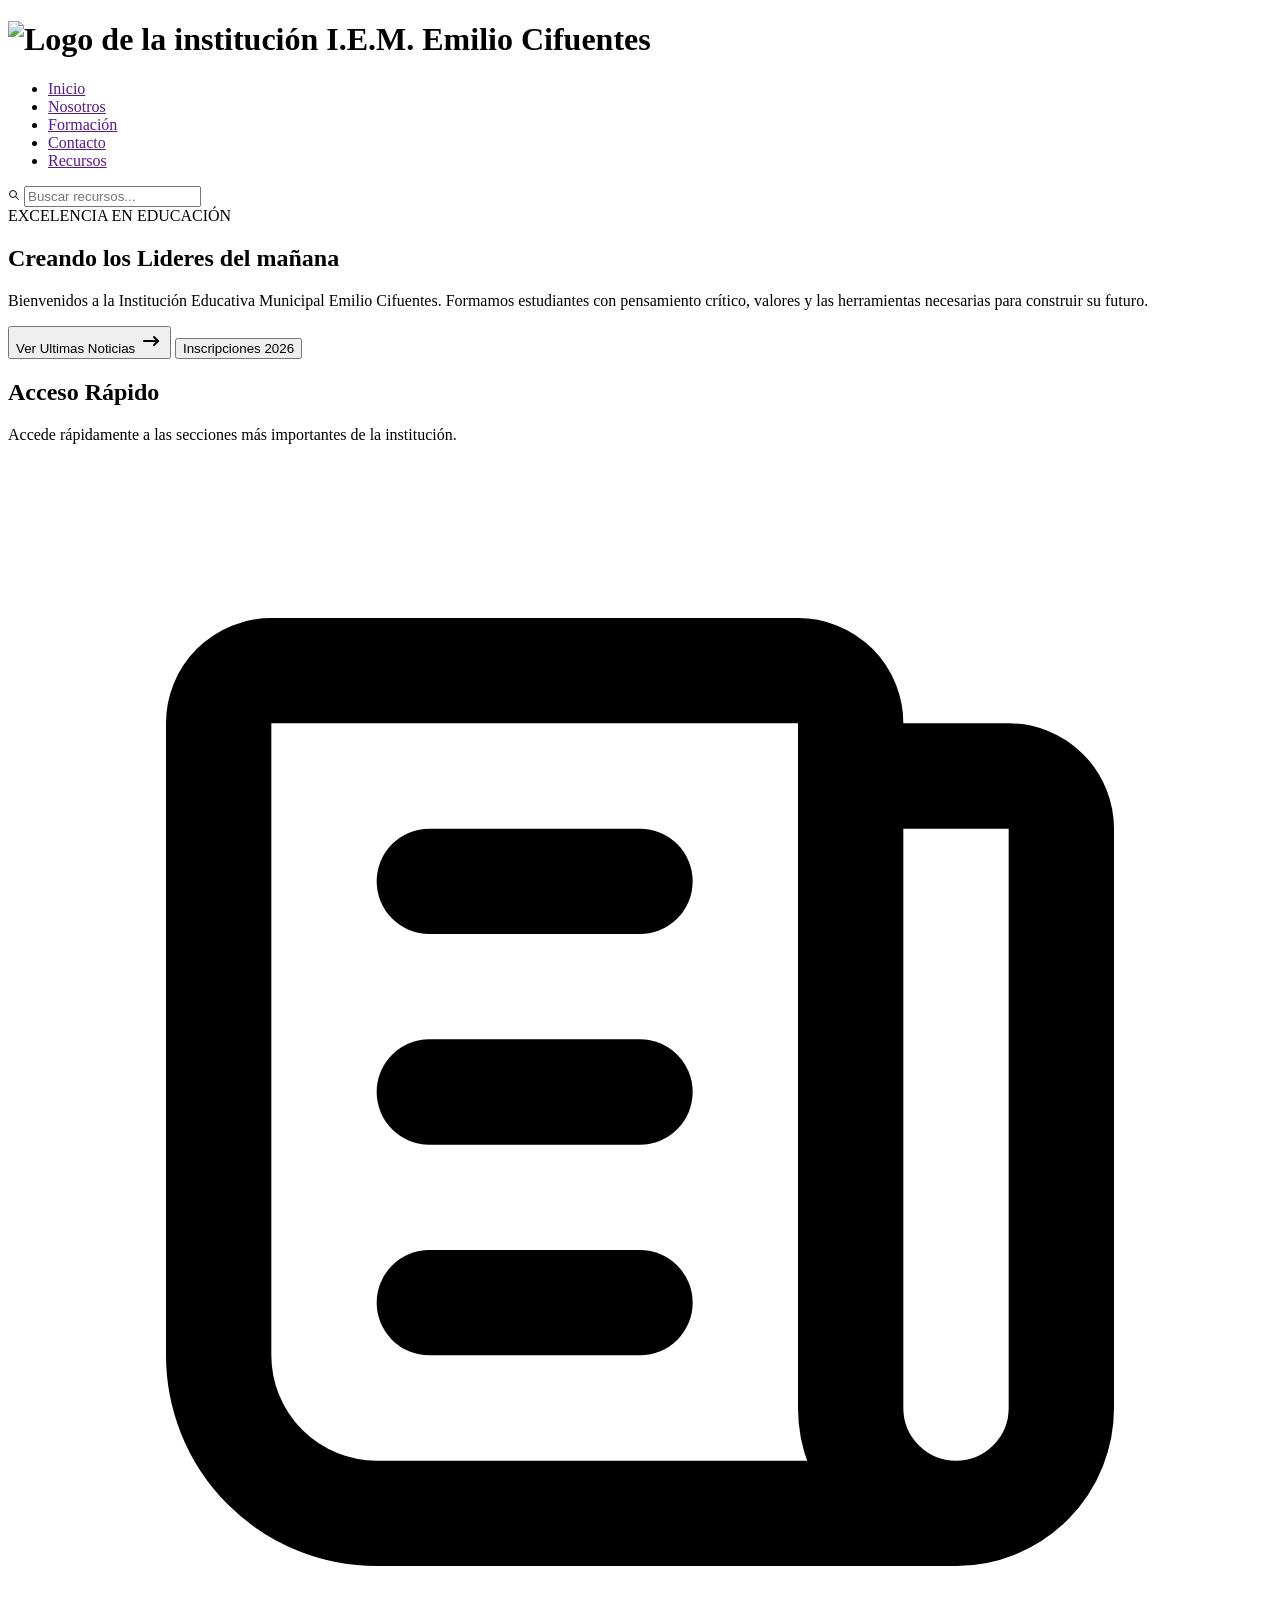
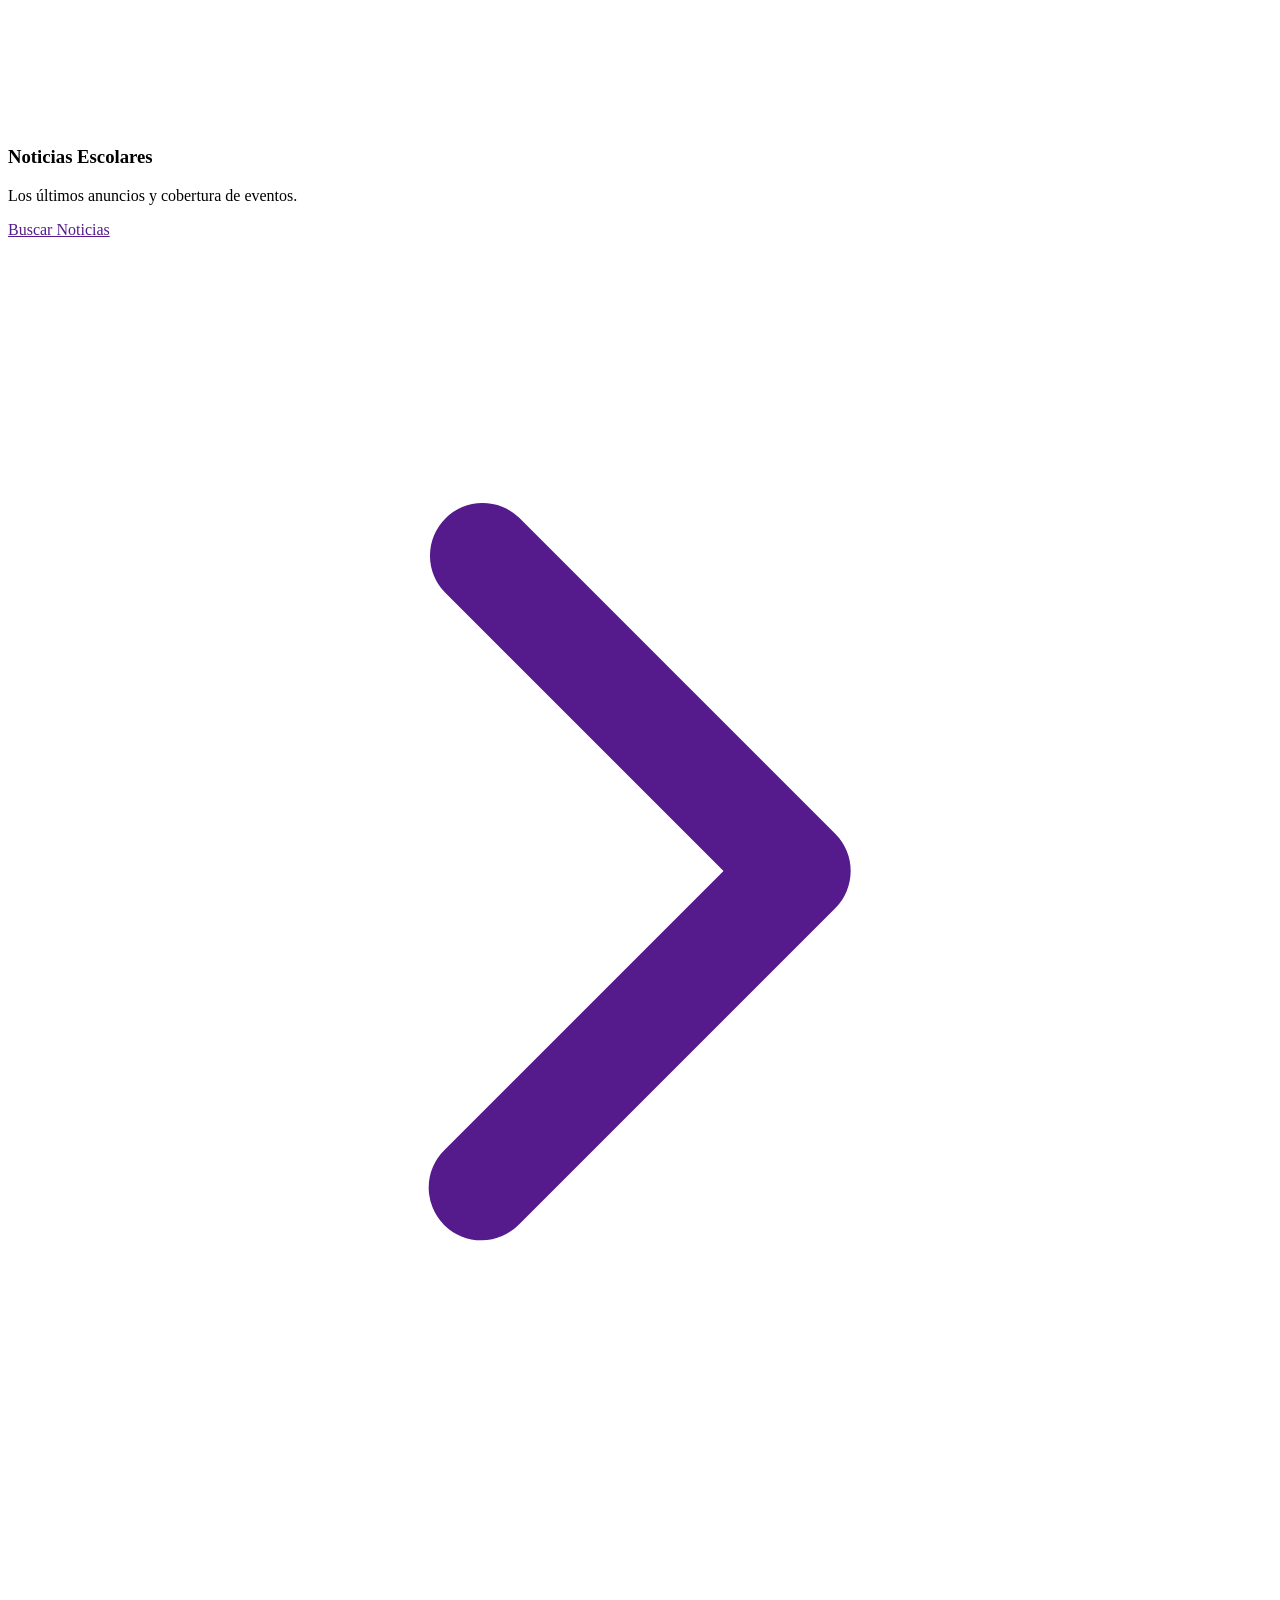
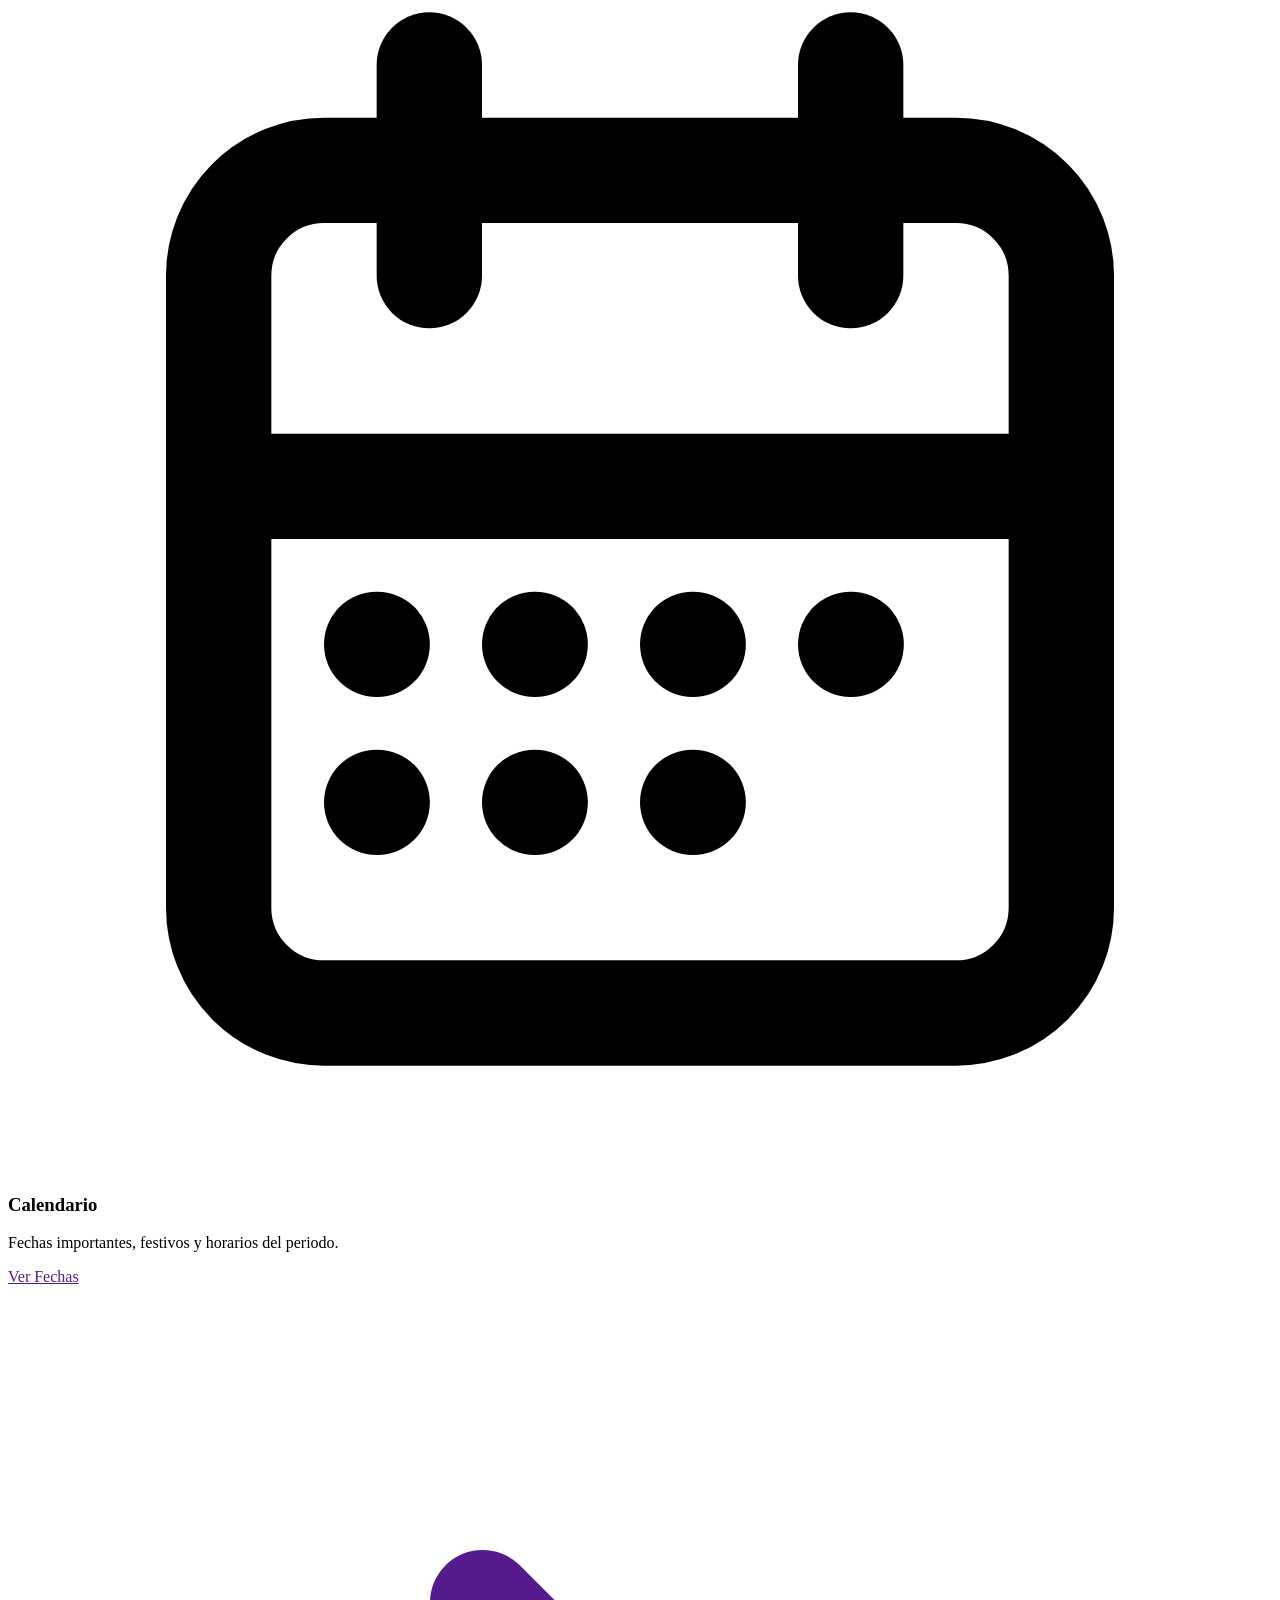
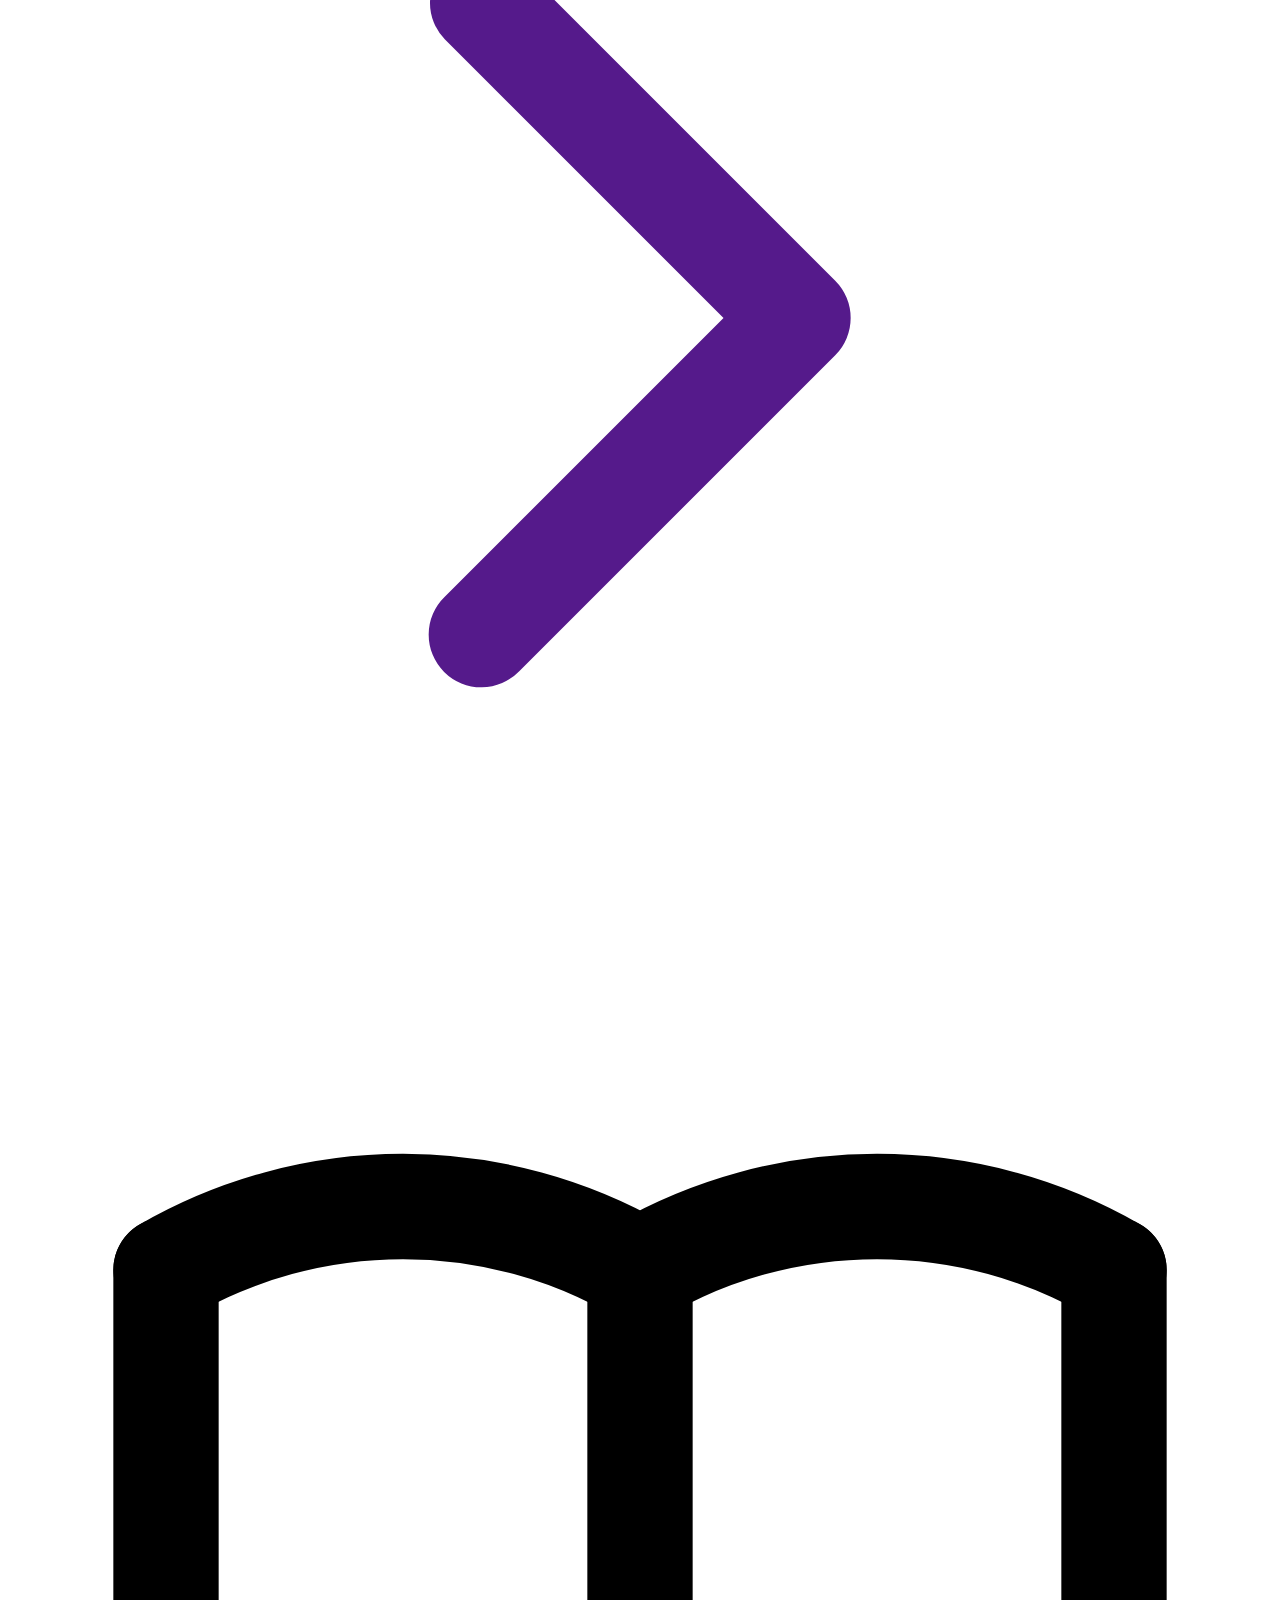
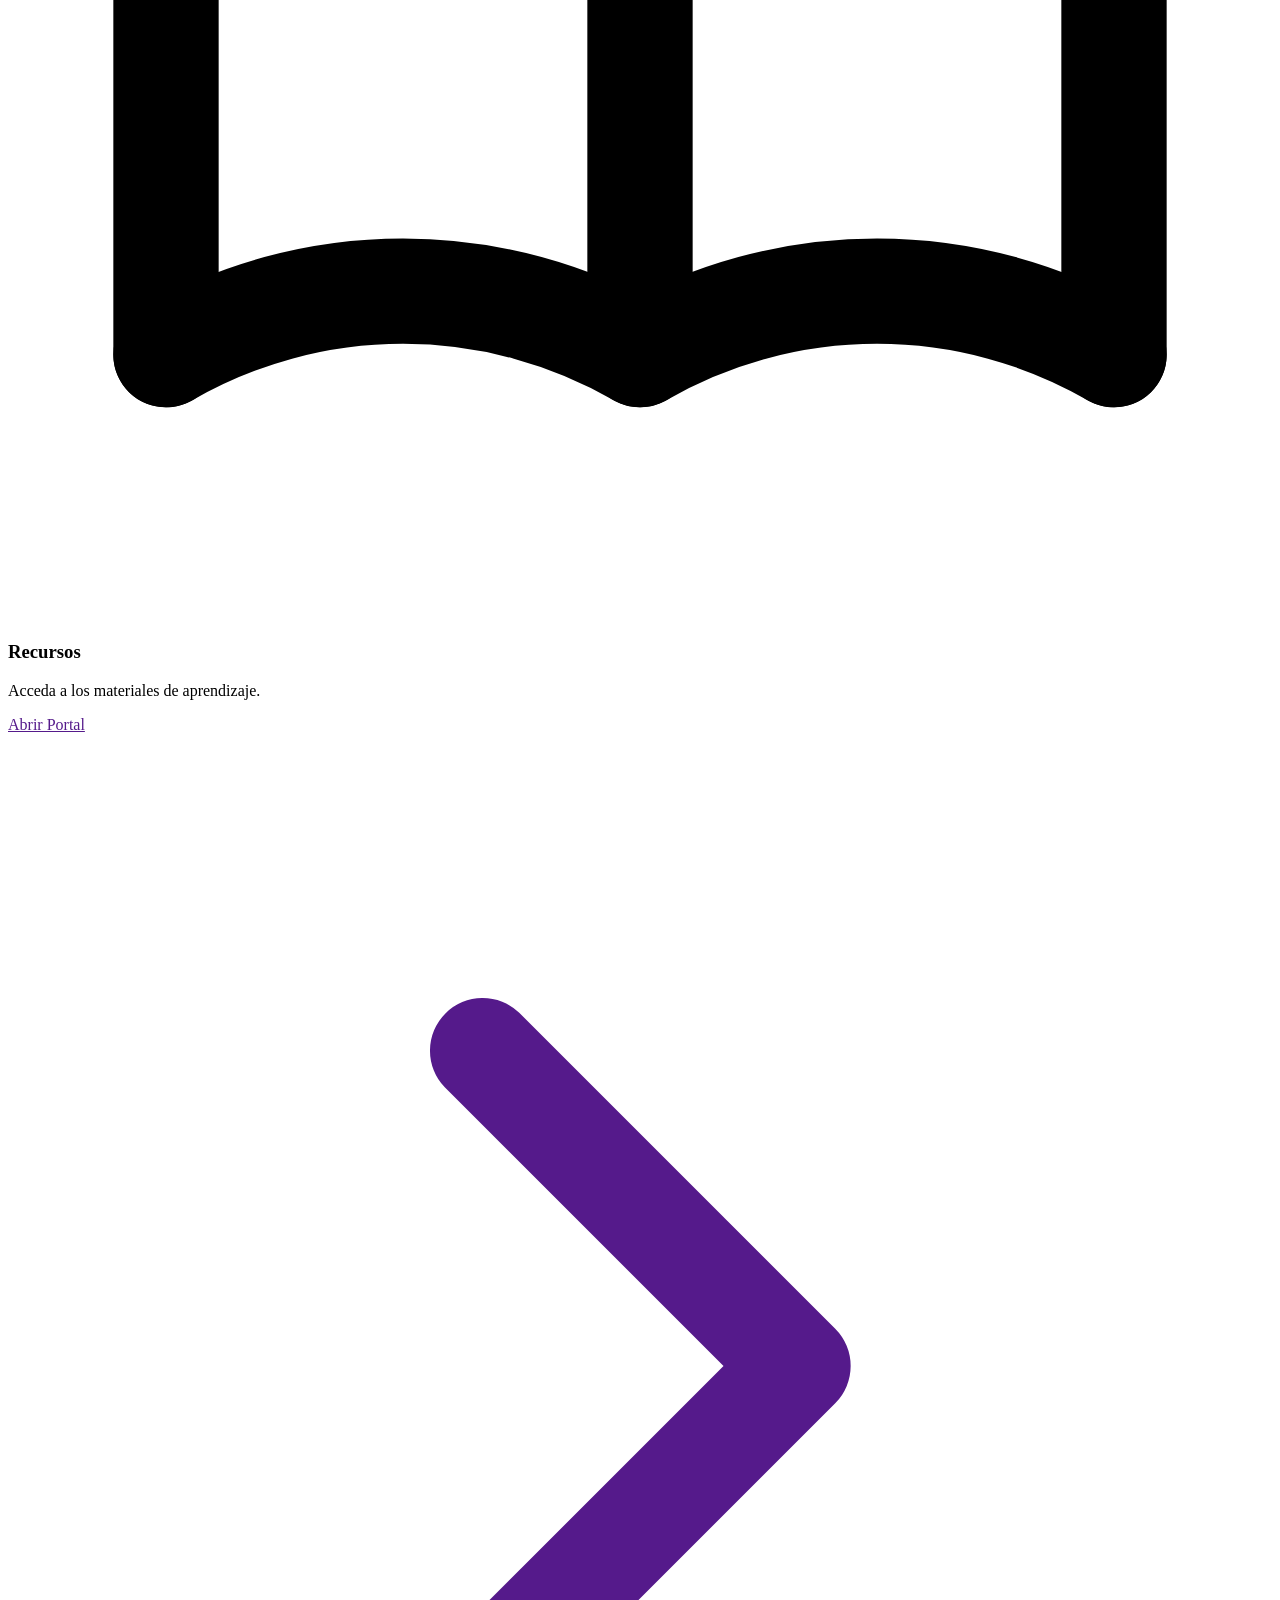
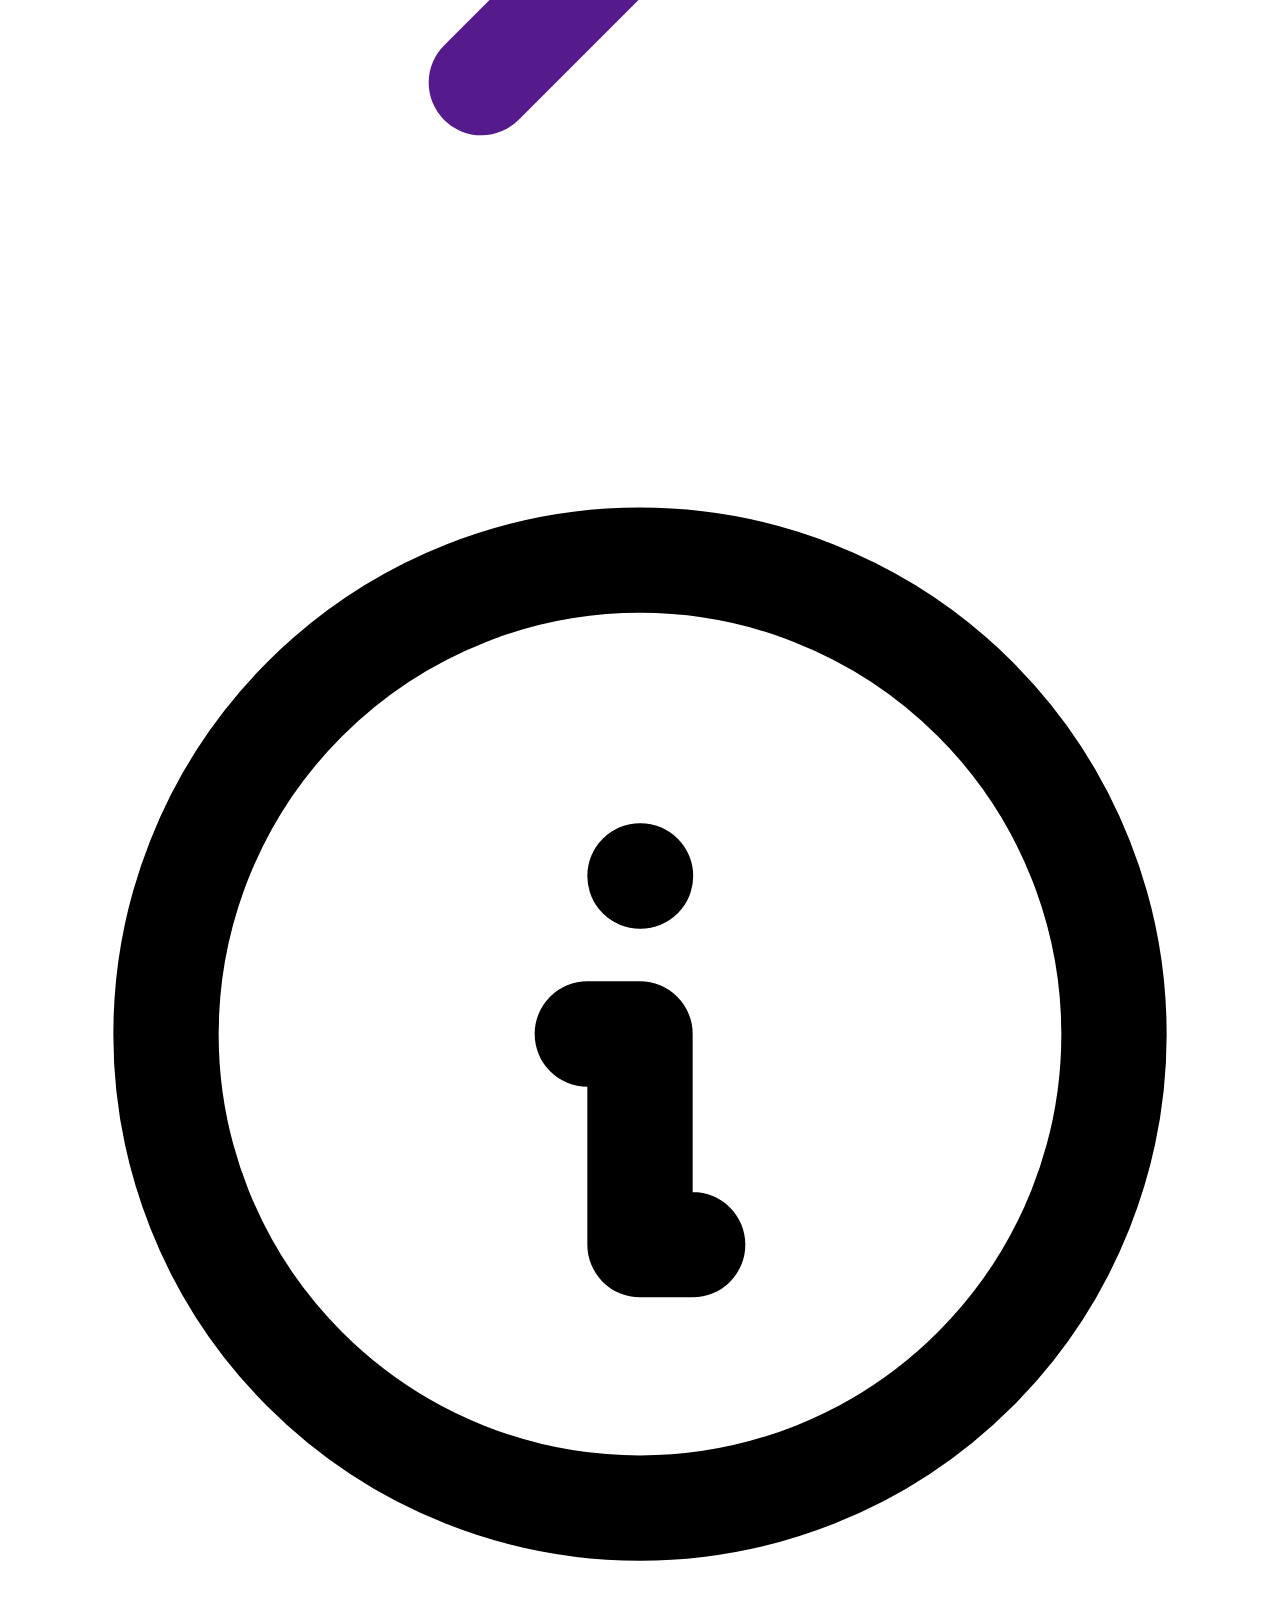
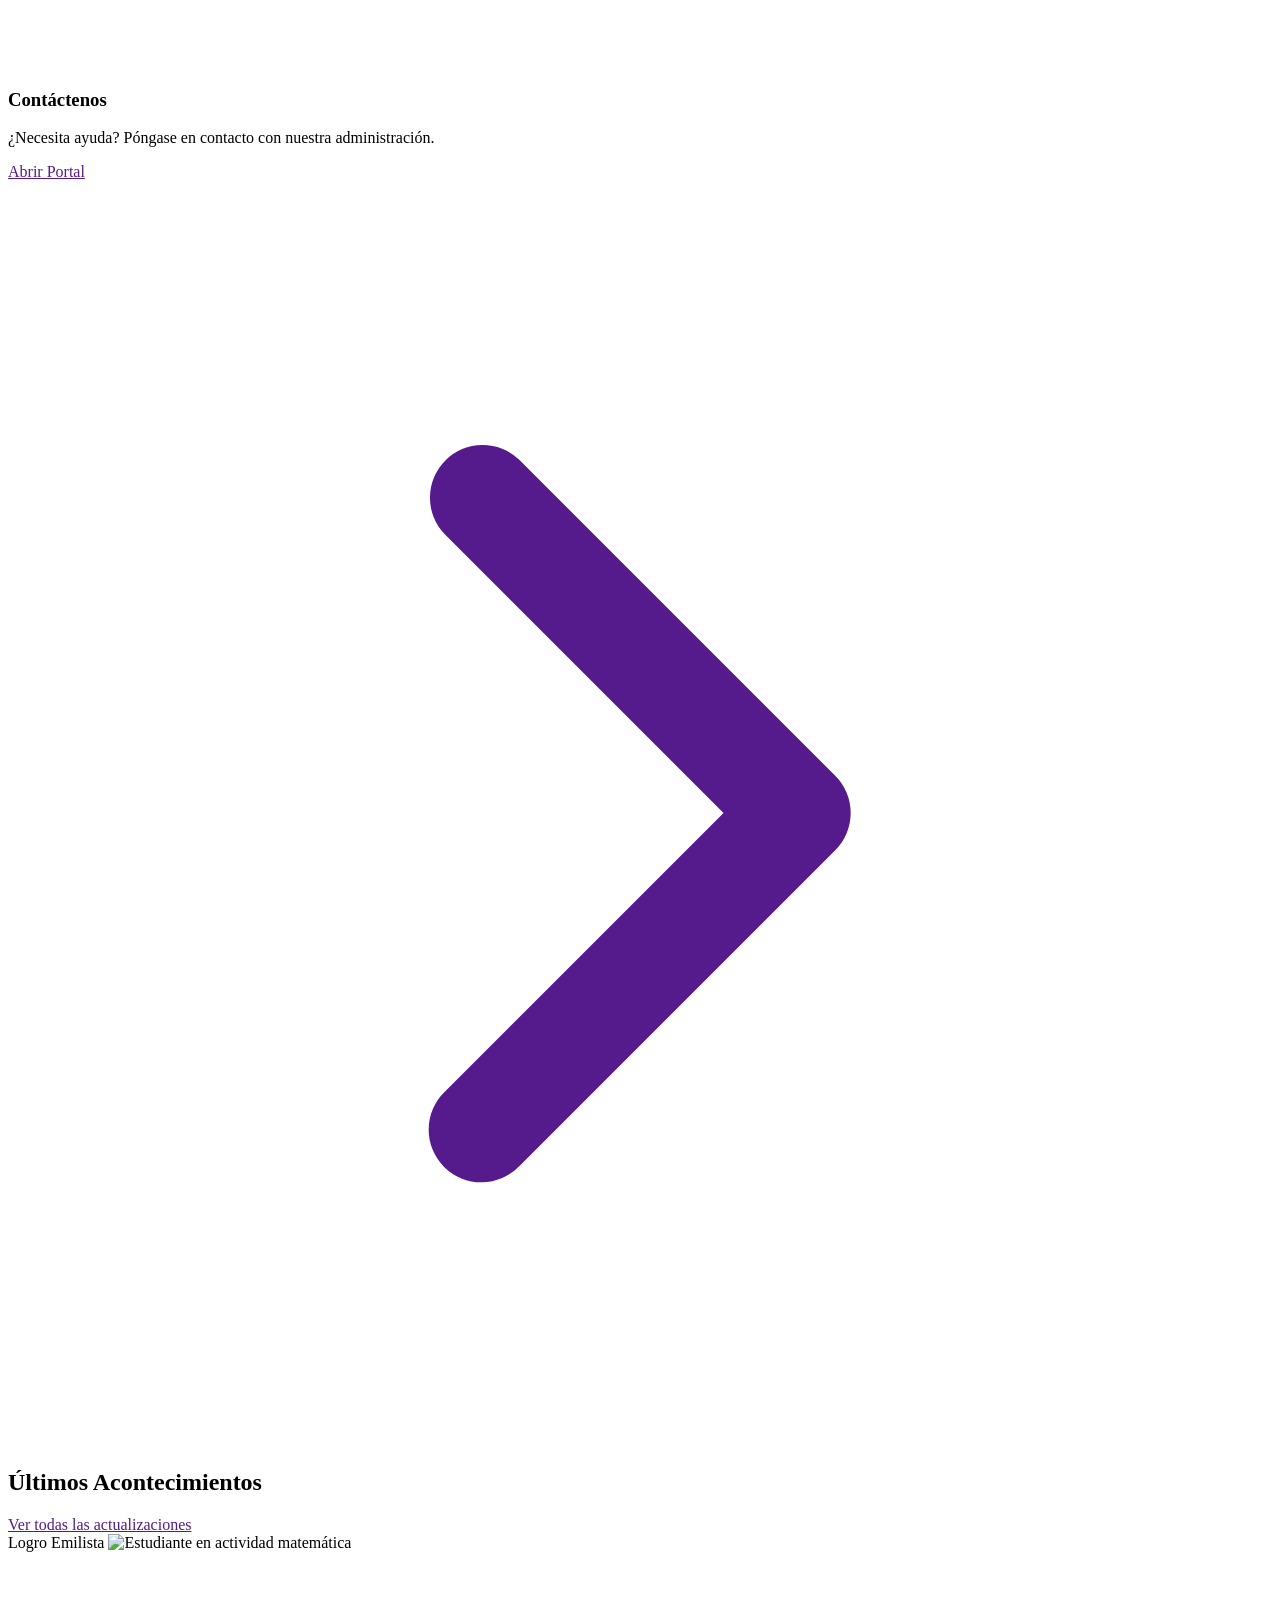
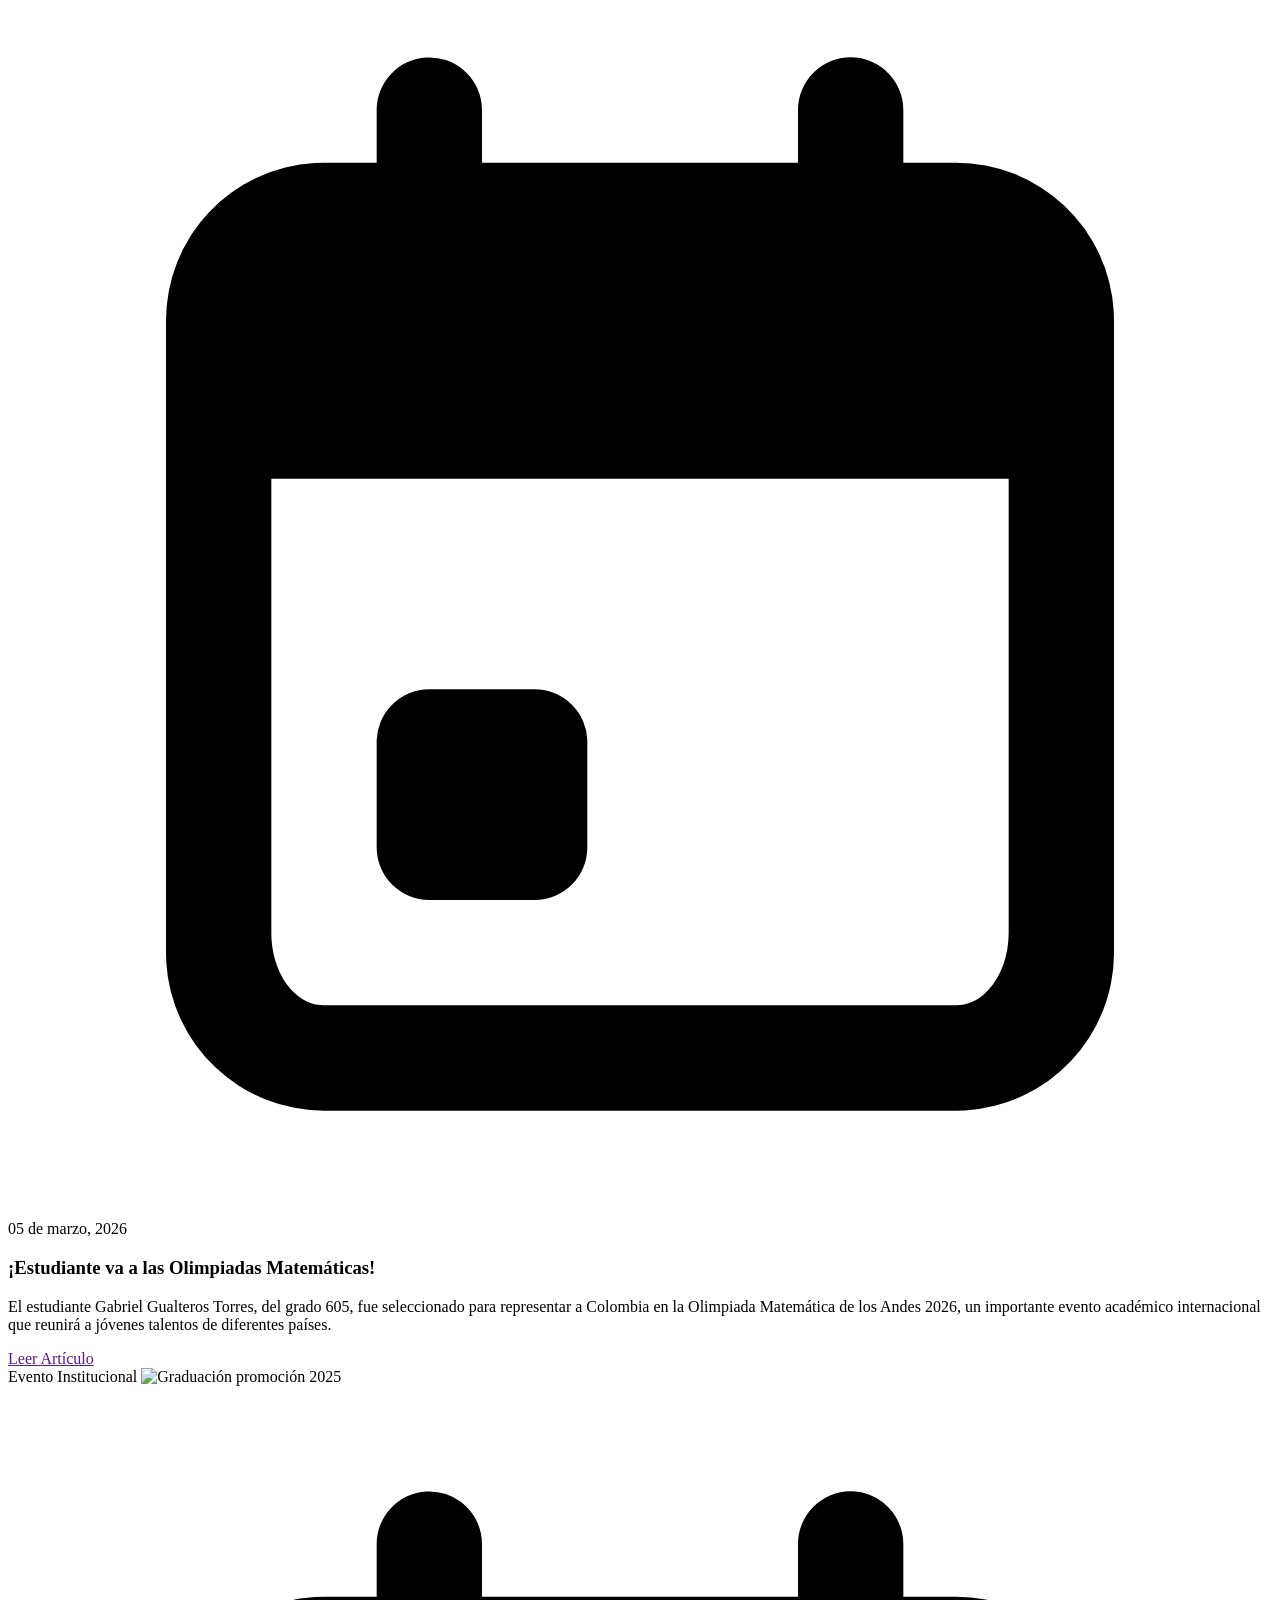
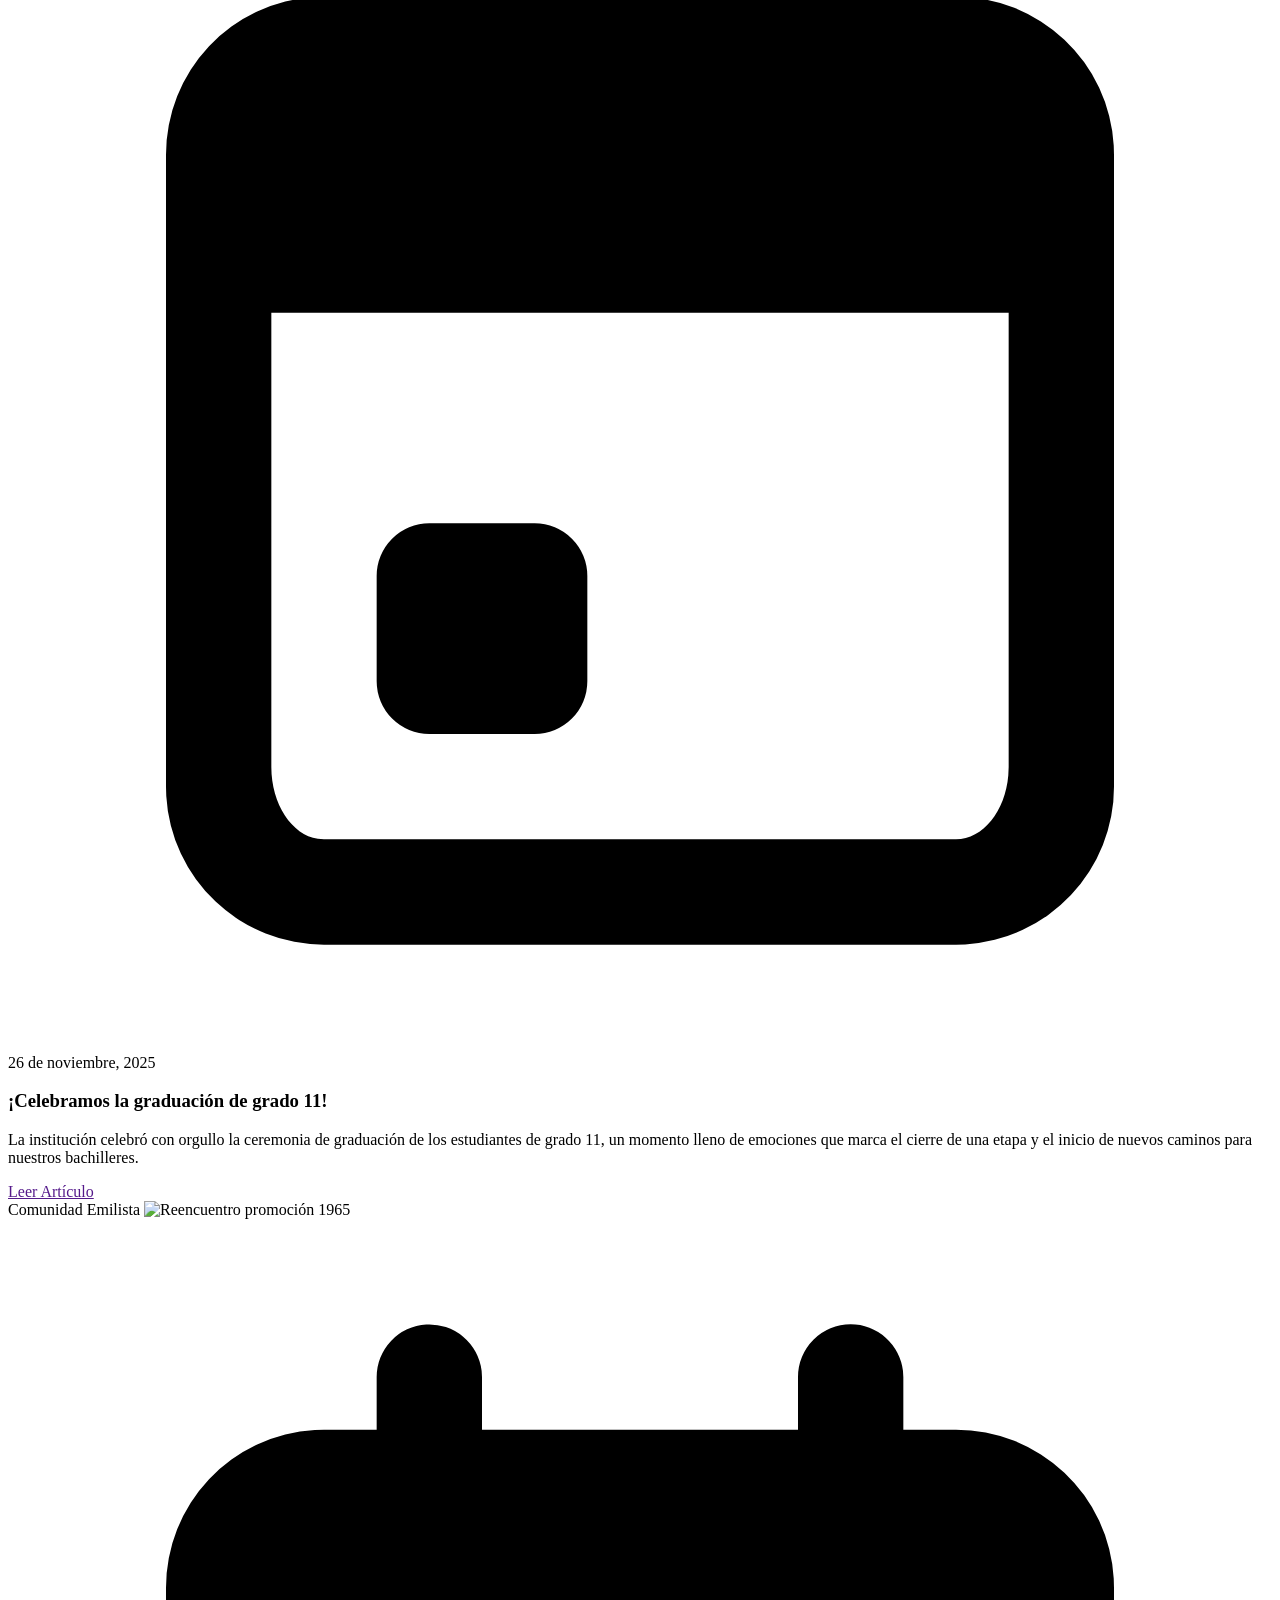
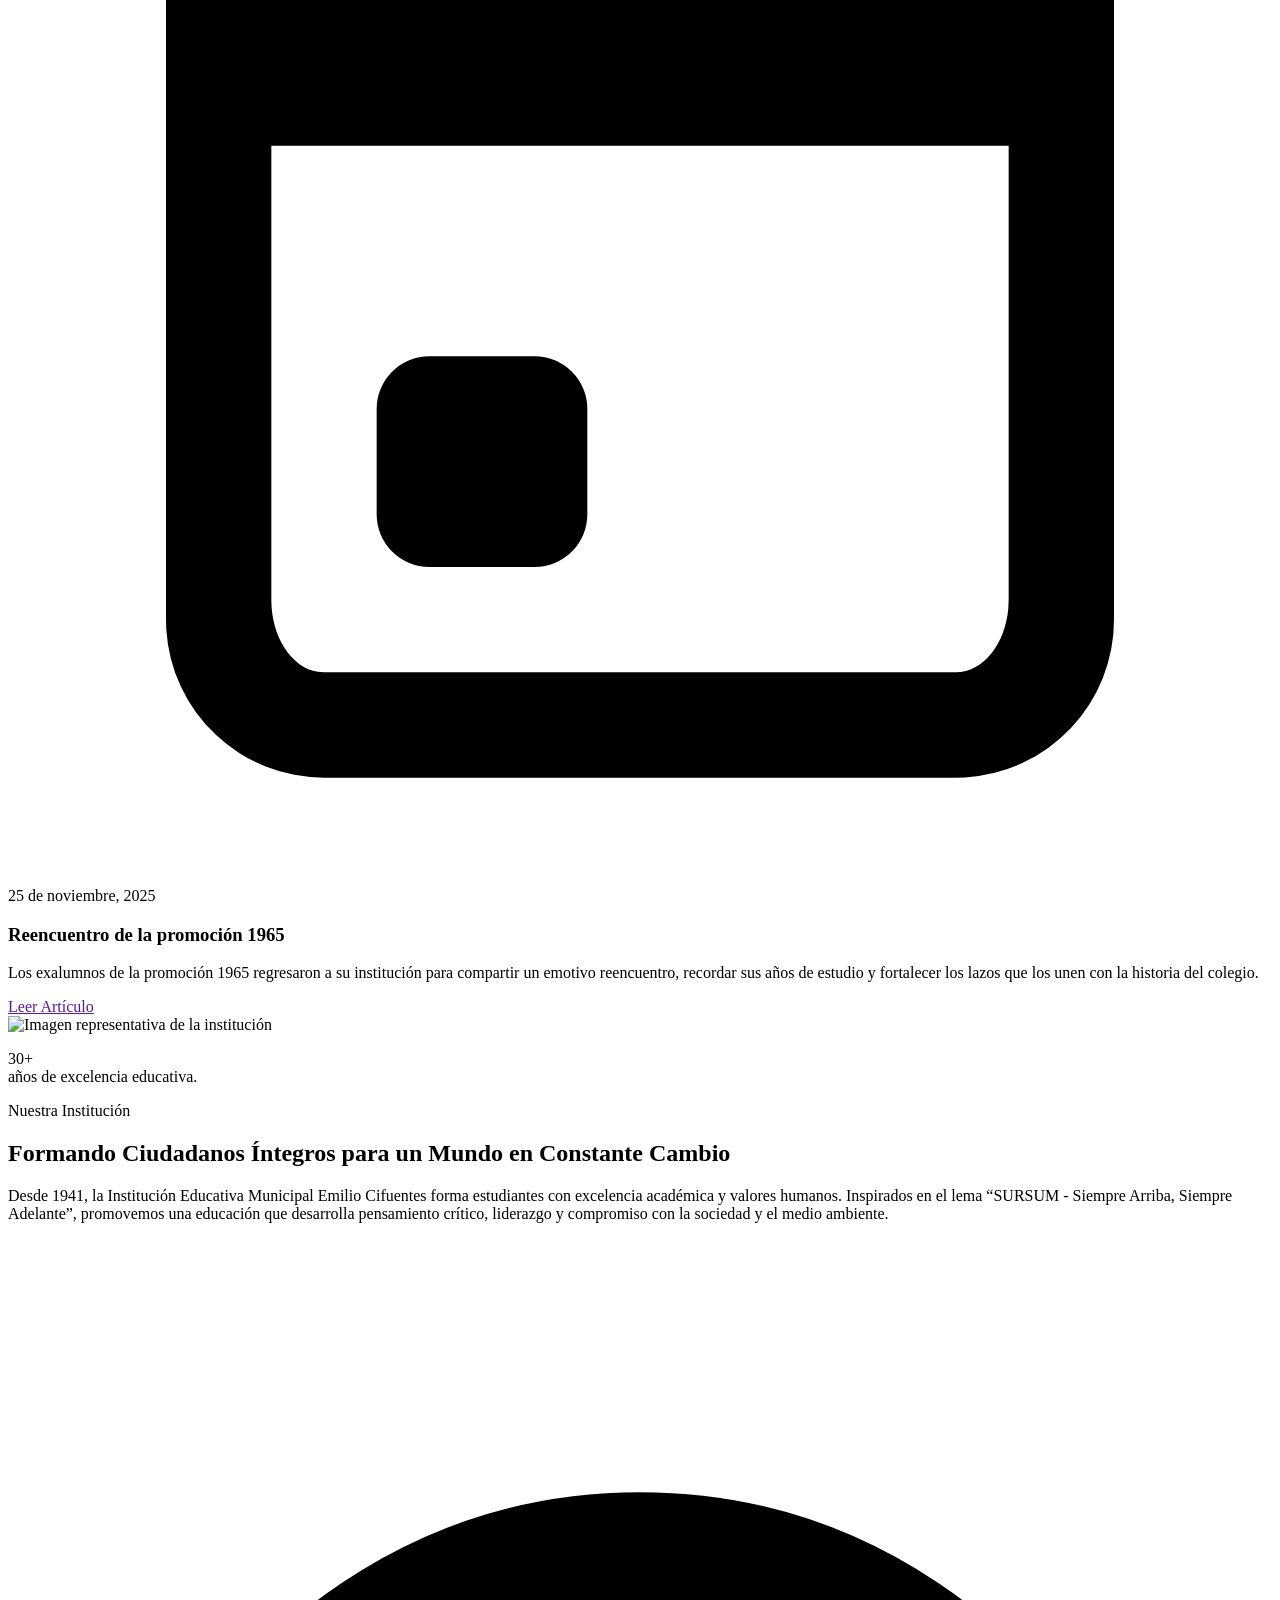
==== commit 2c78813f: "Add files via upload" ====
--- a/index.html
+++ b/index.html
@@ -12,8 +12,8 @@
     />
     <!--Titulo, estilos e icono de la pagina-->
     <title>Institución Educativa Municipal Emilio Cifuentes</title>
-    <link rel="stylesheet" href="Css/styles.css" />
-    <link rel="shortcut icon" href="Images/EMILIO.png" type="image/x-icon" />
+    <link rel="stylesheet" href="css/styles.css" />
+    <link rel="shortcut icon" href="assets/logos/EMILIO.png" type="image/x-icon" />
   </head>
   <body>
     <!--Header con: 
@@ -26,7 +26,7 @@
       <div class="izquierda">
         <h1>
           <img
-            src="Images/EMILIO.png"
+            src="assets/logos/EMILIO.png"
             alt="Logo de la institución"
             class="logo"
           />
@@ -34,7 +34,7 @@
         </h1>
         <!--Barra de navegación con enlaces a las secciones principales de la página (Inicio, Nosotros, Formación, Contacto)-->
         <nav>
-          <div class="links_navegación">
+          <div class="links_navegacion">
             <ul>
               <li><a href="">Inicio</a></li>
               <li><a href="">Nosotros</a></li>
@@ -45,8 +45,8 @@
           </div>
         </nav>
       </div>
-      <!--Formulario de busqueda-->
-      <div class="botones_acción">
+      <!--Formulario de búsqueda-->
+      <div class="botones_accion">
         <form class="busqueda">
           <svg
             xmlns="http://www.w3.org/2000/svg"
@@ -85,7 +85,7 @@
           <h2>
             Creando los <span class="bienvenida">Lideres</span> del mañana
           </h2>
-          <p class="descripción">
+          <p class="descripcion">
             Bienvenidos a la Institución Educativa Municipal Emilio Cifuentes.
             Formamos estudiantes con pensamiento crítico, valores y las
             herramientas necesarias para construir su futuro.
@@ -307,7 +307,7 @@
             <div class="card_img">
               <span class="type_noti">Logro Emilista</span>
               <img
-                src="Images/pizarra_web.jpg"
+                src="assets/images/pizarra_web.jpg"
                 alt="Estudiante en actividad matemática"
               />
             </div>
@@ -348,7 +348,7 @@
             <div class="card_img">
               <span class="type_noti">Evento Institucional</span>
               <img
-                src="Images/590406859_1405269001601102_3354321450507024463_n.jpg"
+                src="assets/images/590406859_1405269001601102_3354321450507024463_n.jpg"
                 alt="Graduación promoción 2025"
               />
             </div>
@@ -386,7 +386,7 @@
             <div class="card_img">
               <span class="type_noti">Comunidad Emilista</span>
               <img
-                src="Images/590553817_1405267334934602_5608521336583137333_n.jpg"
+                src="assets/images/590553817_1405267334934602_5608521336583137333_n.jpg"
                 alt="Reencuentro promoción 1965"
               />
             </div>
@@ -428,7 +428,7 @@
       <section class="info_col_basic">
         <div class="info_col_img">
           <img
-            src="Images/Home-e1676317083249.jpeg"
+            src="assets/images/Home-e1676317083249.jpeg"
             alt="Imagen representativa de la institución"
             class="img_info_col"
           />
@@ -522,7 +522,7 @@
         <div class="info_footer">
           <header class="img_footer">
             <img
-              src="Images/EMILIO.png"
+              src="assets/logos/EMILIO.png"
               alt="Logo de la institución"
               class="logo_footer"
             />
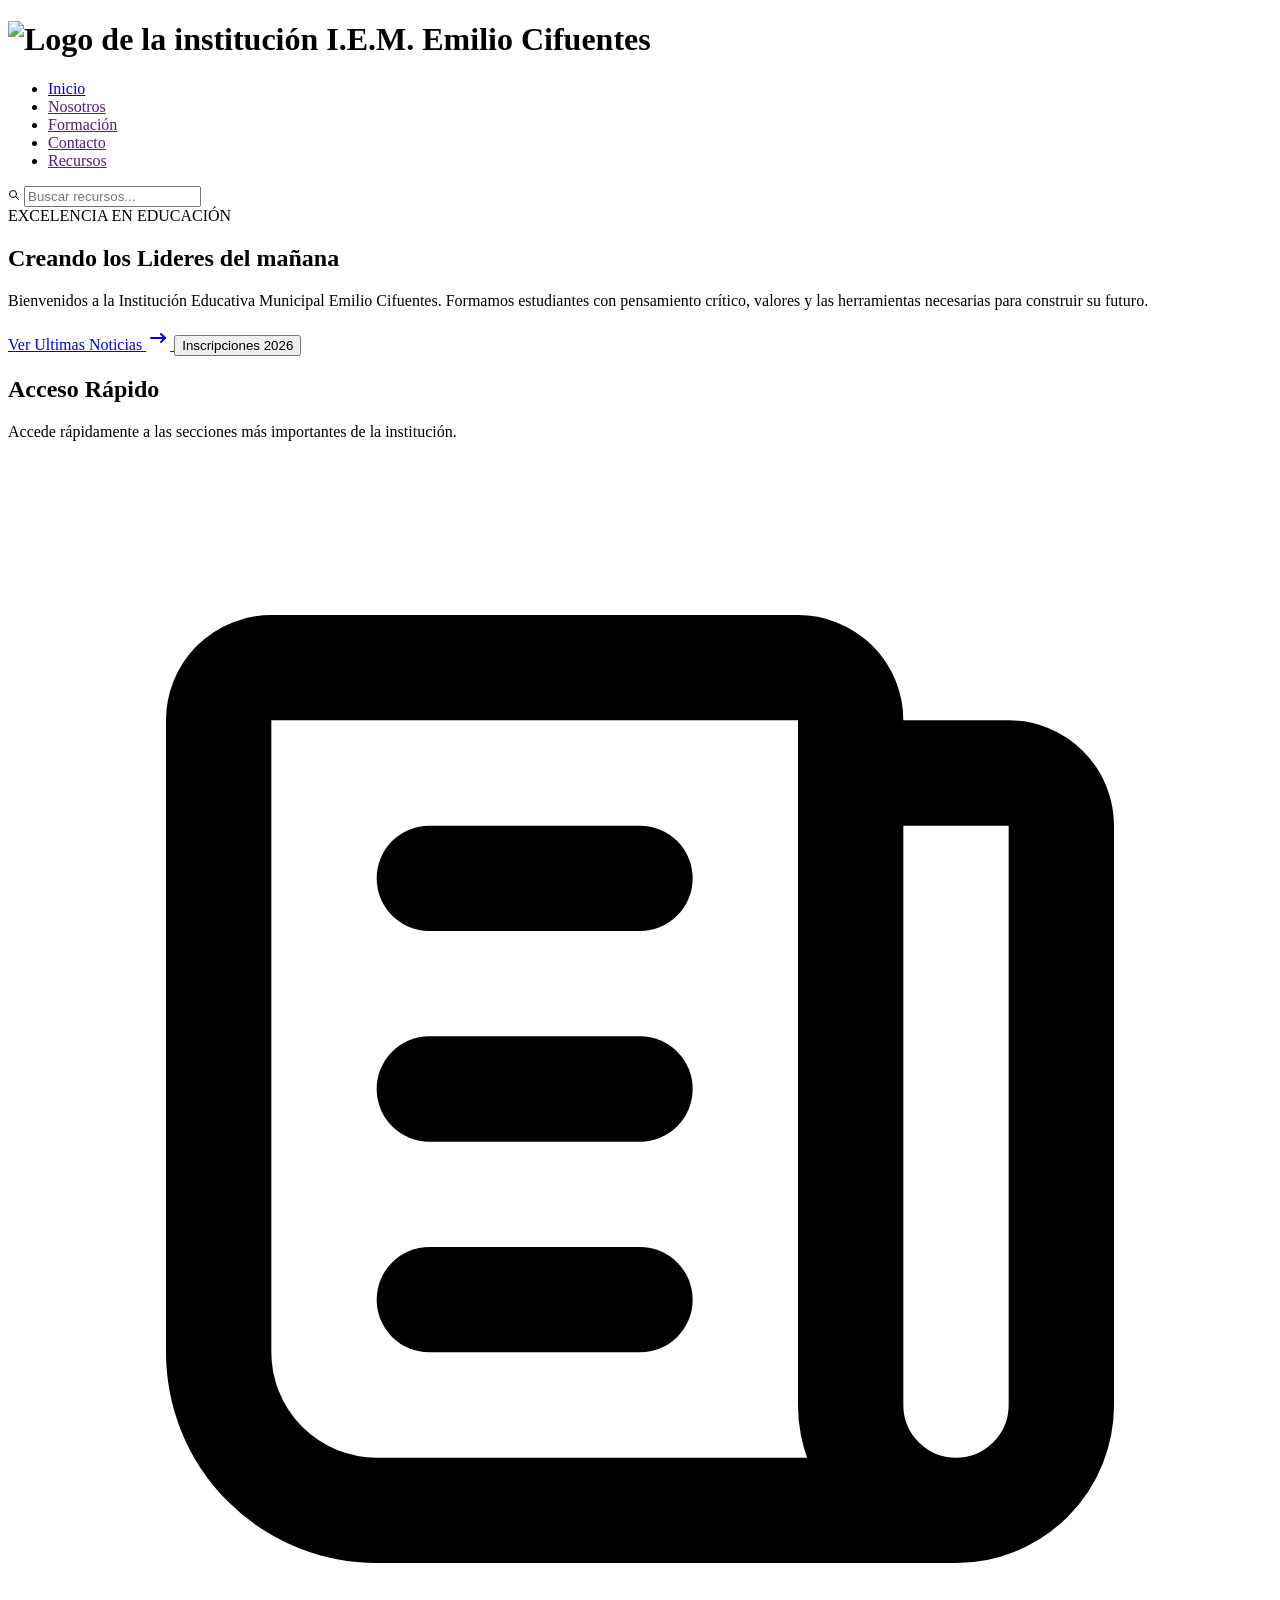
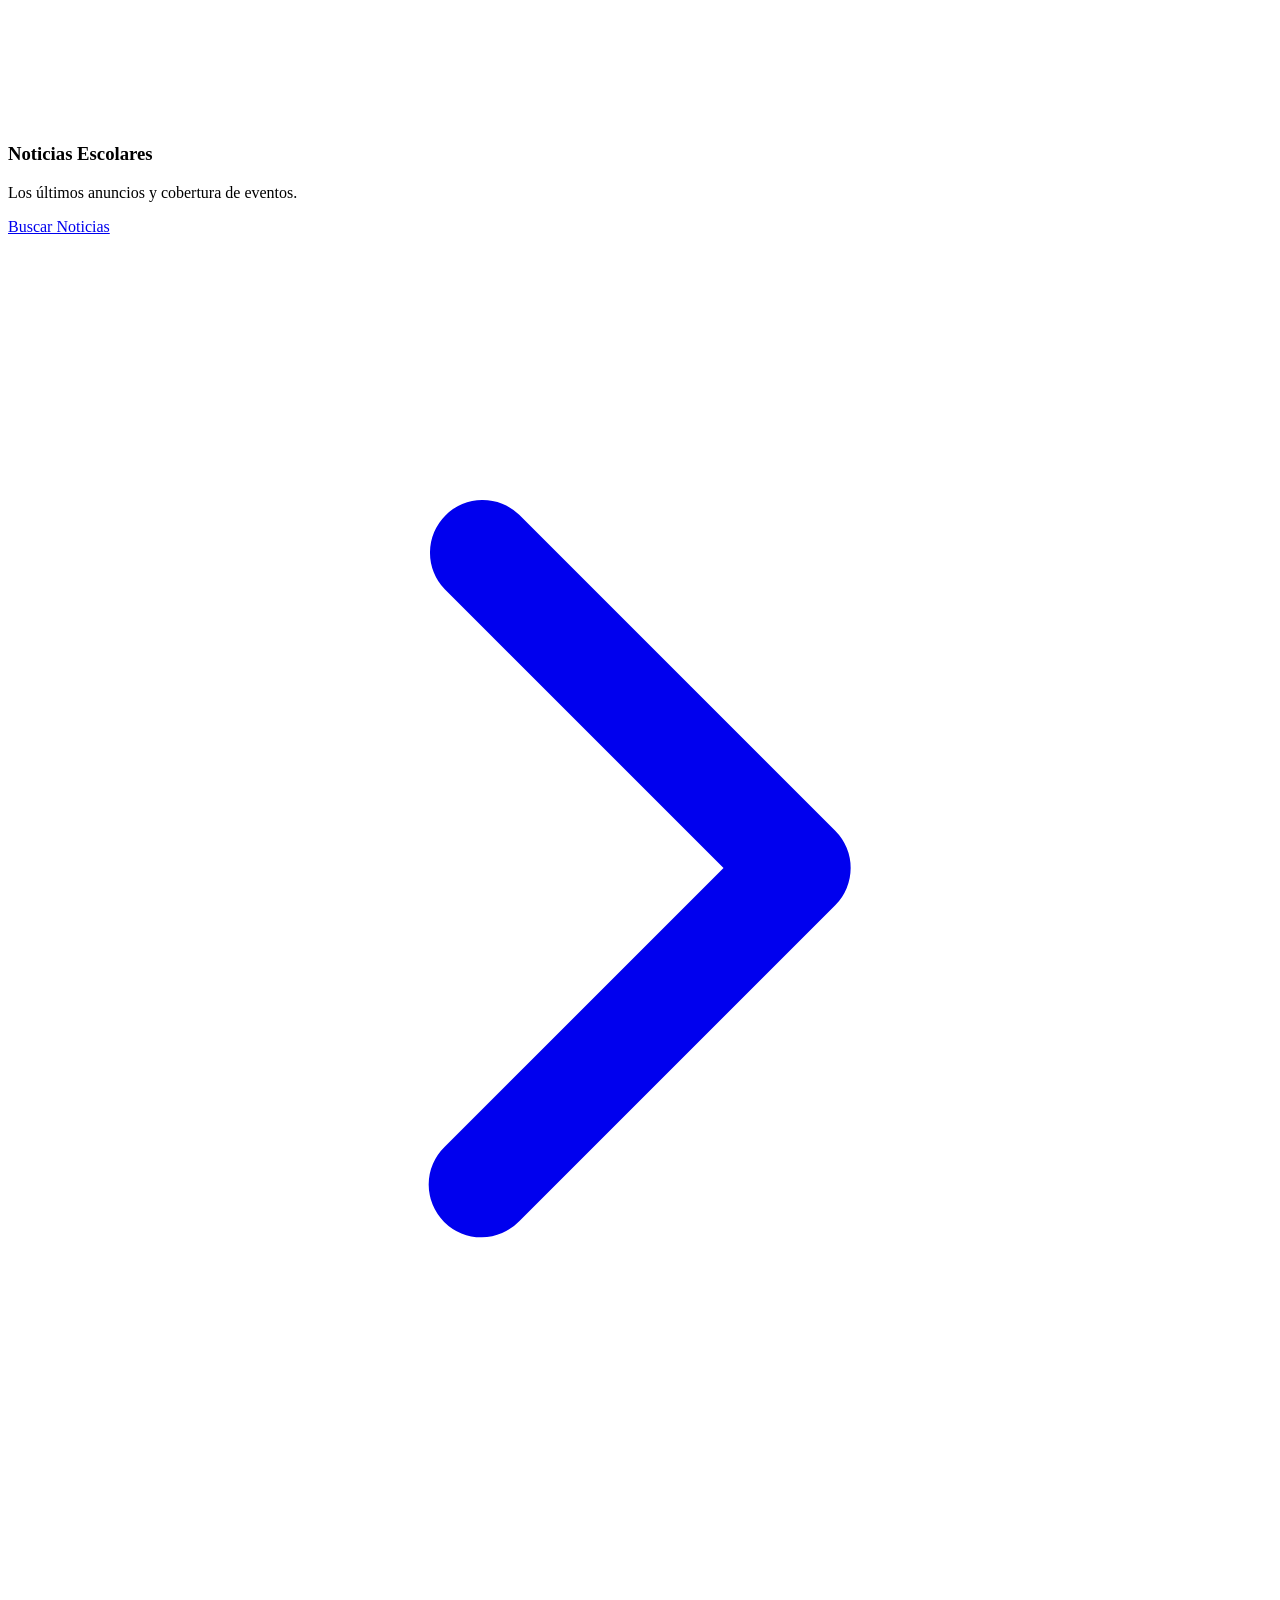
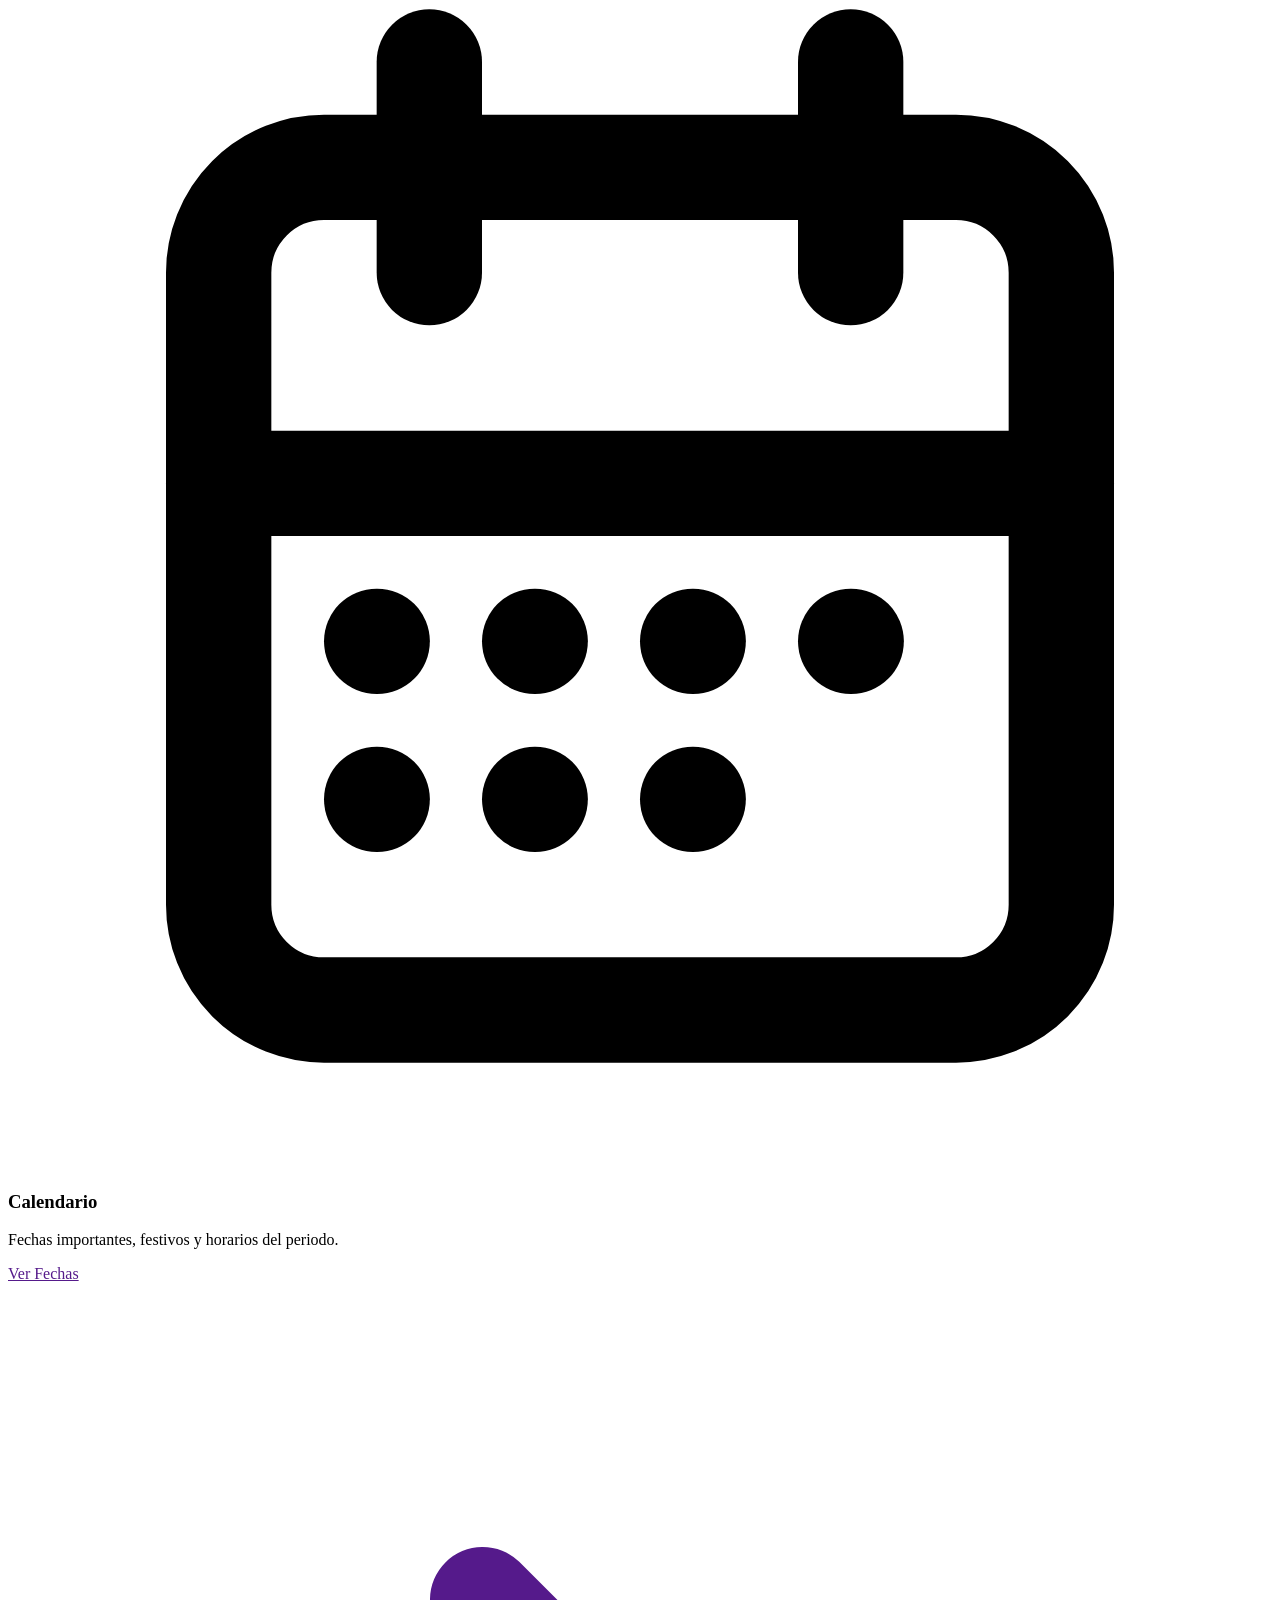
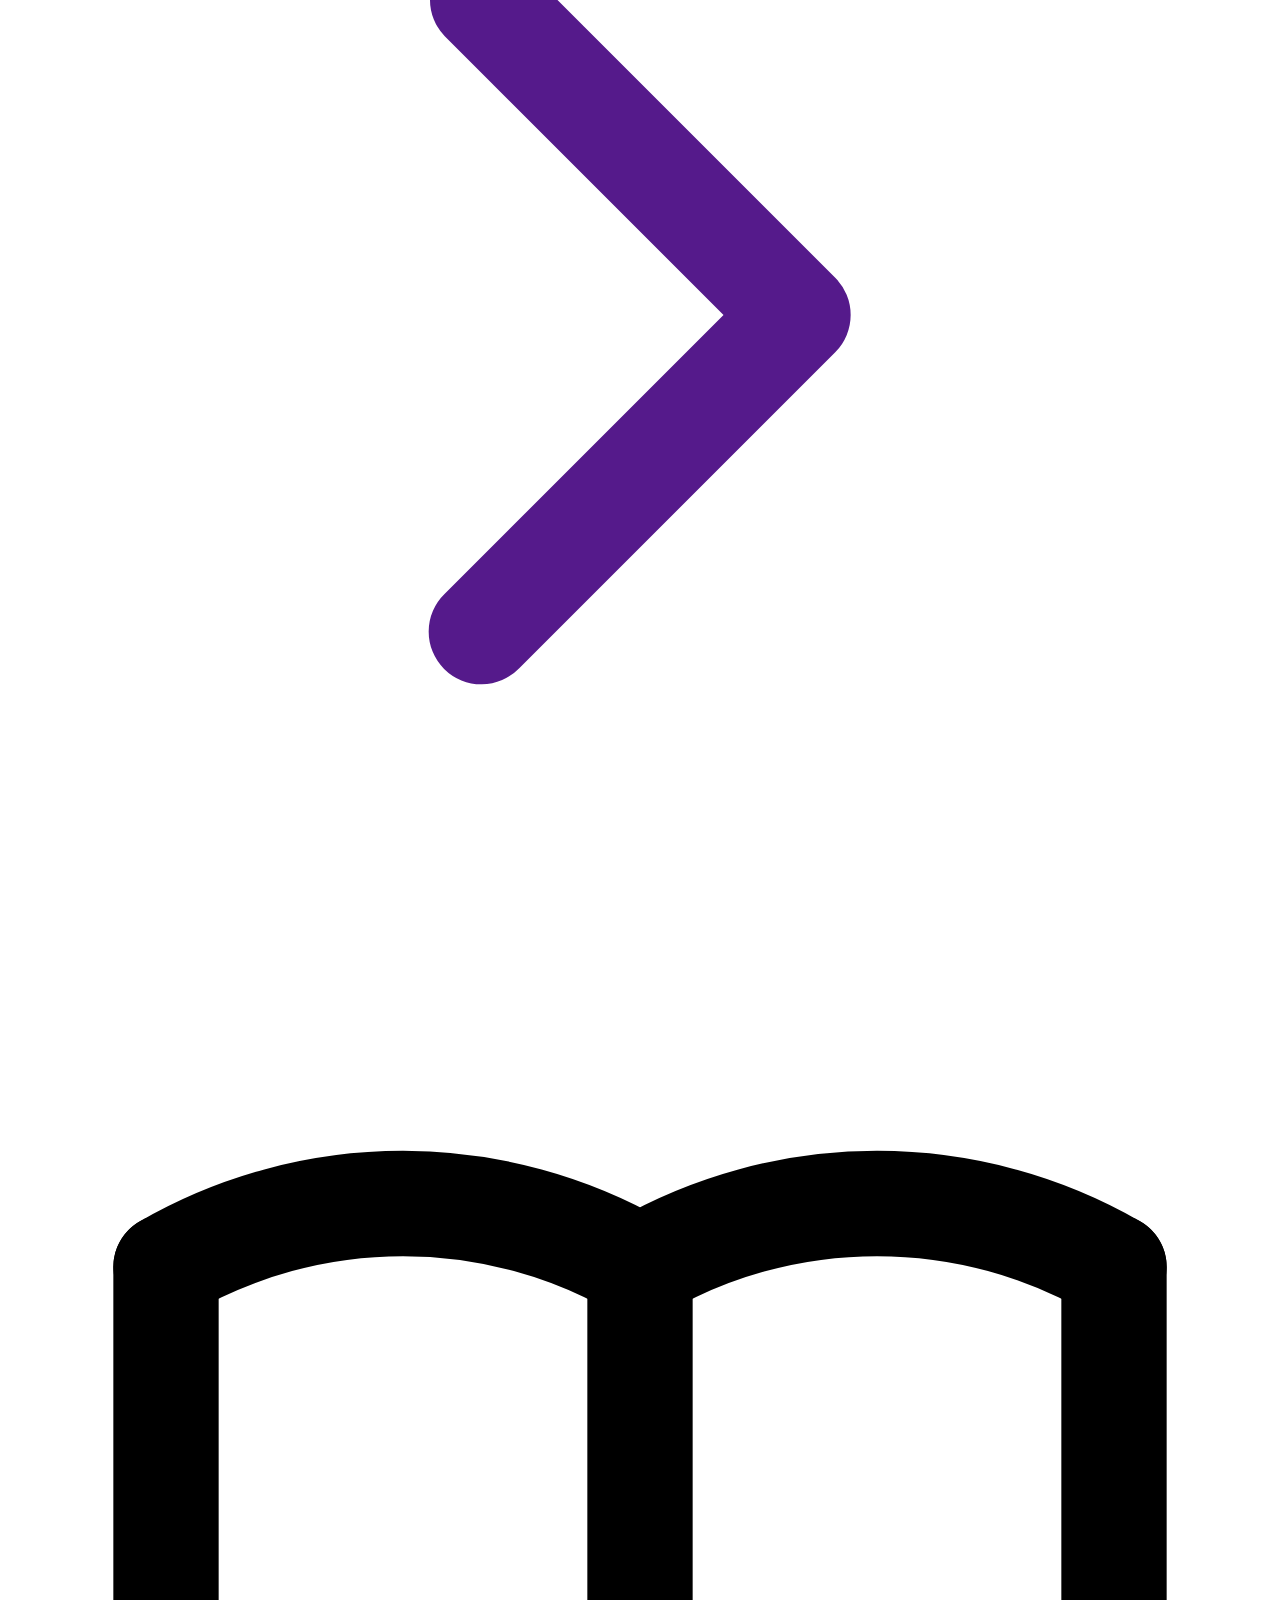
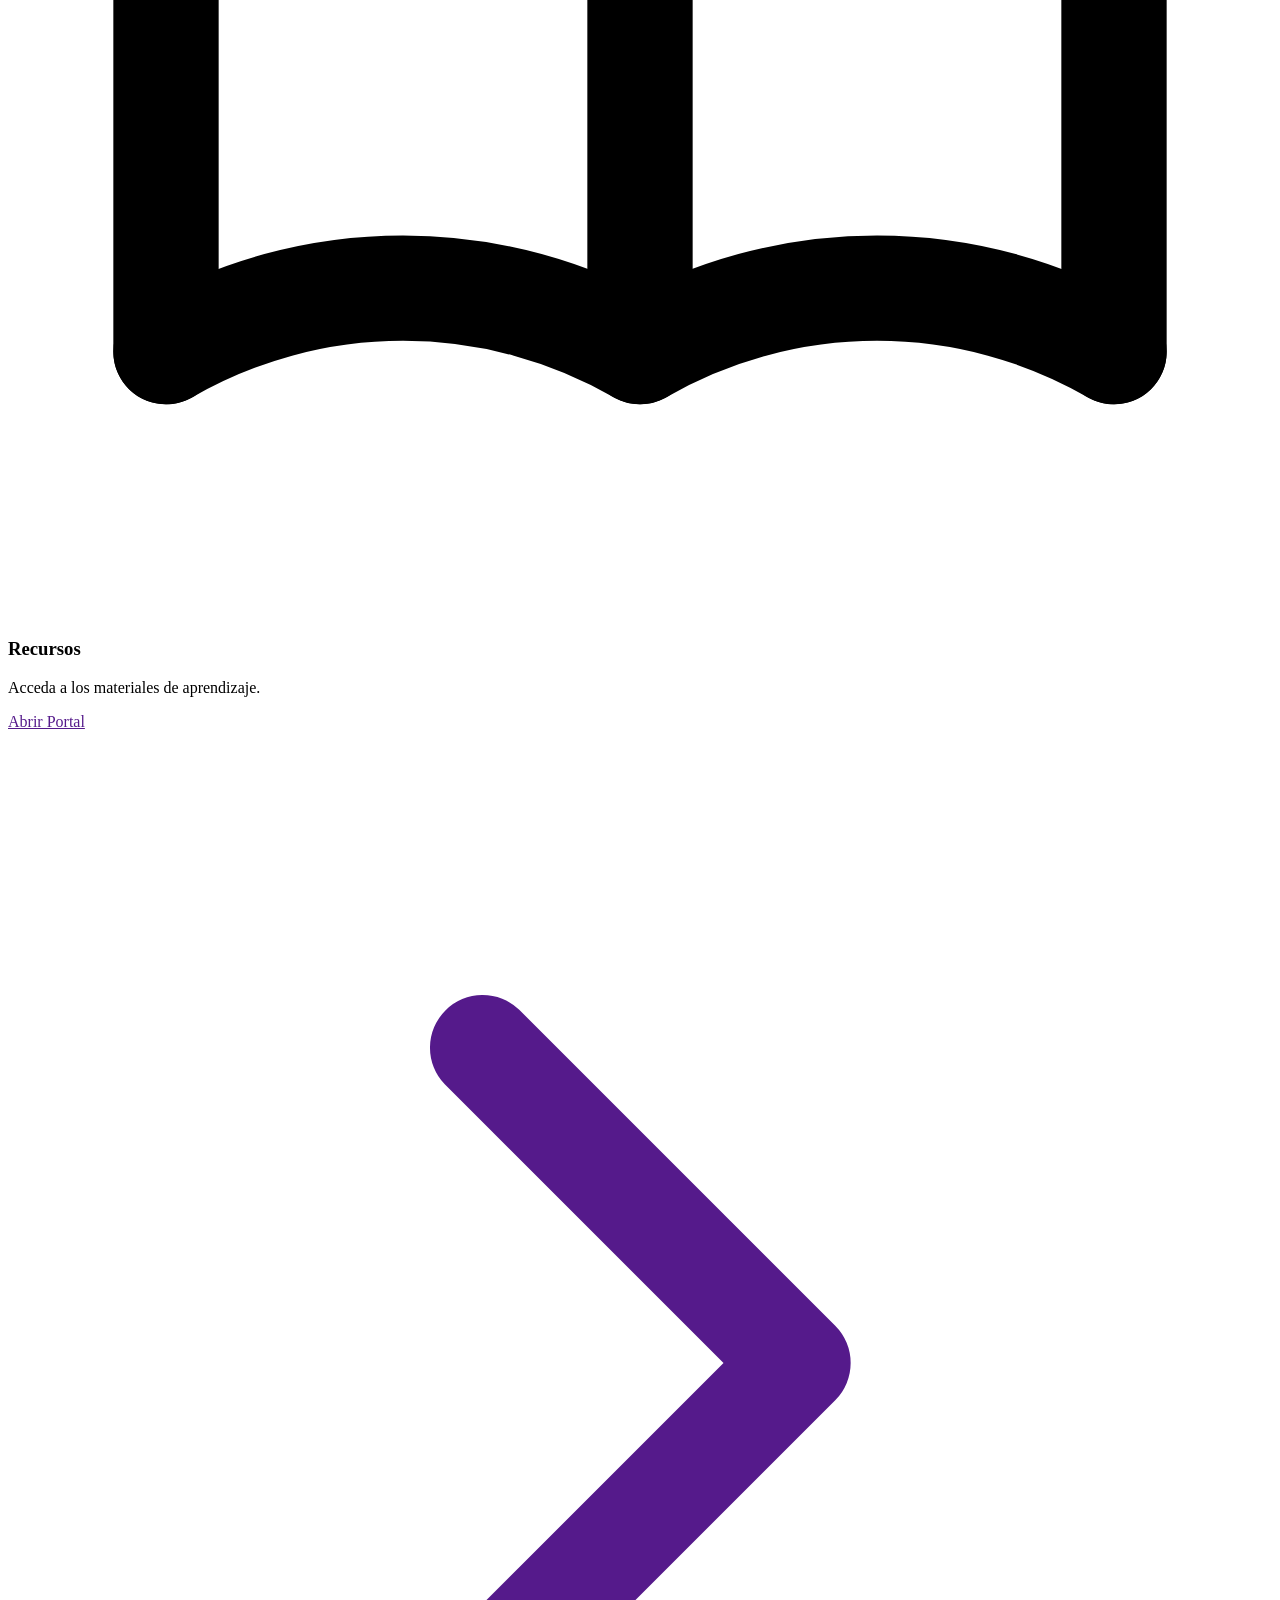
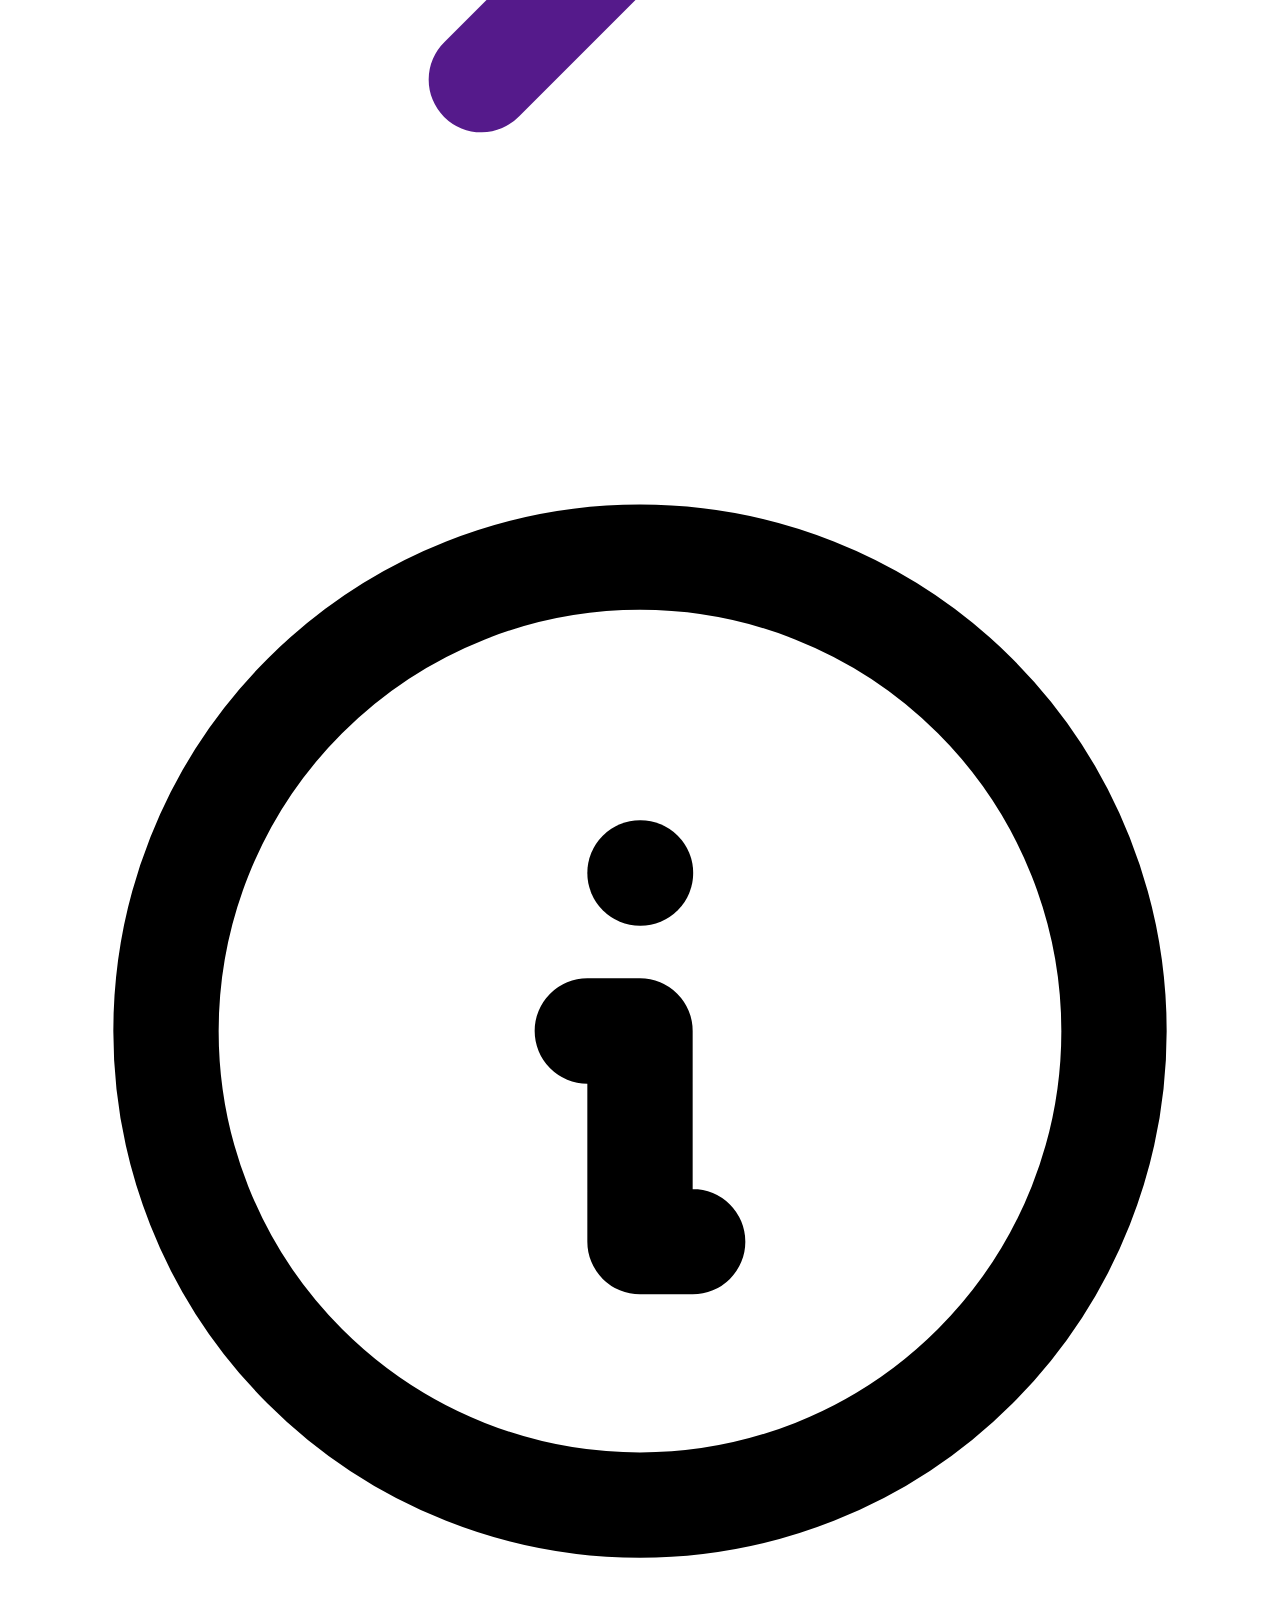
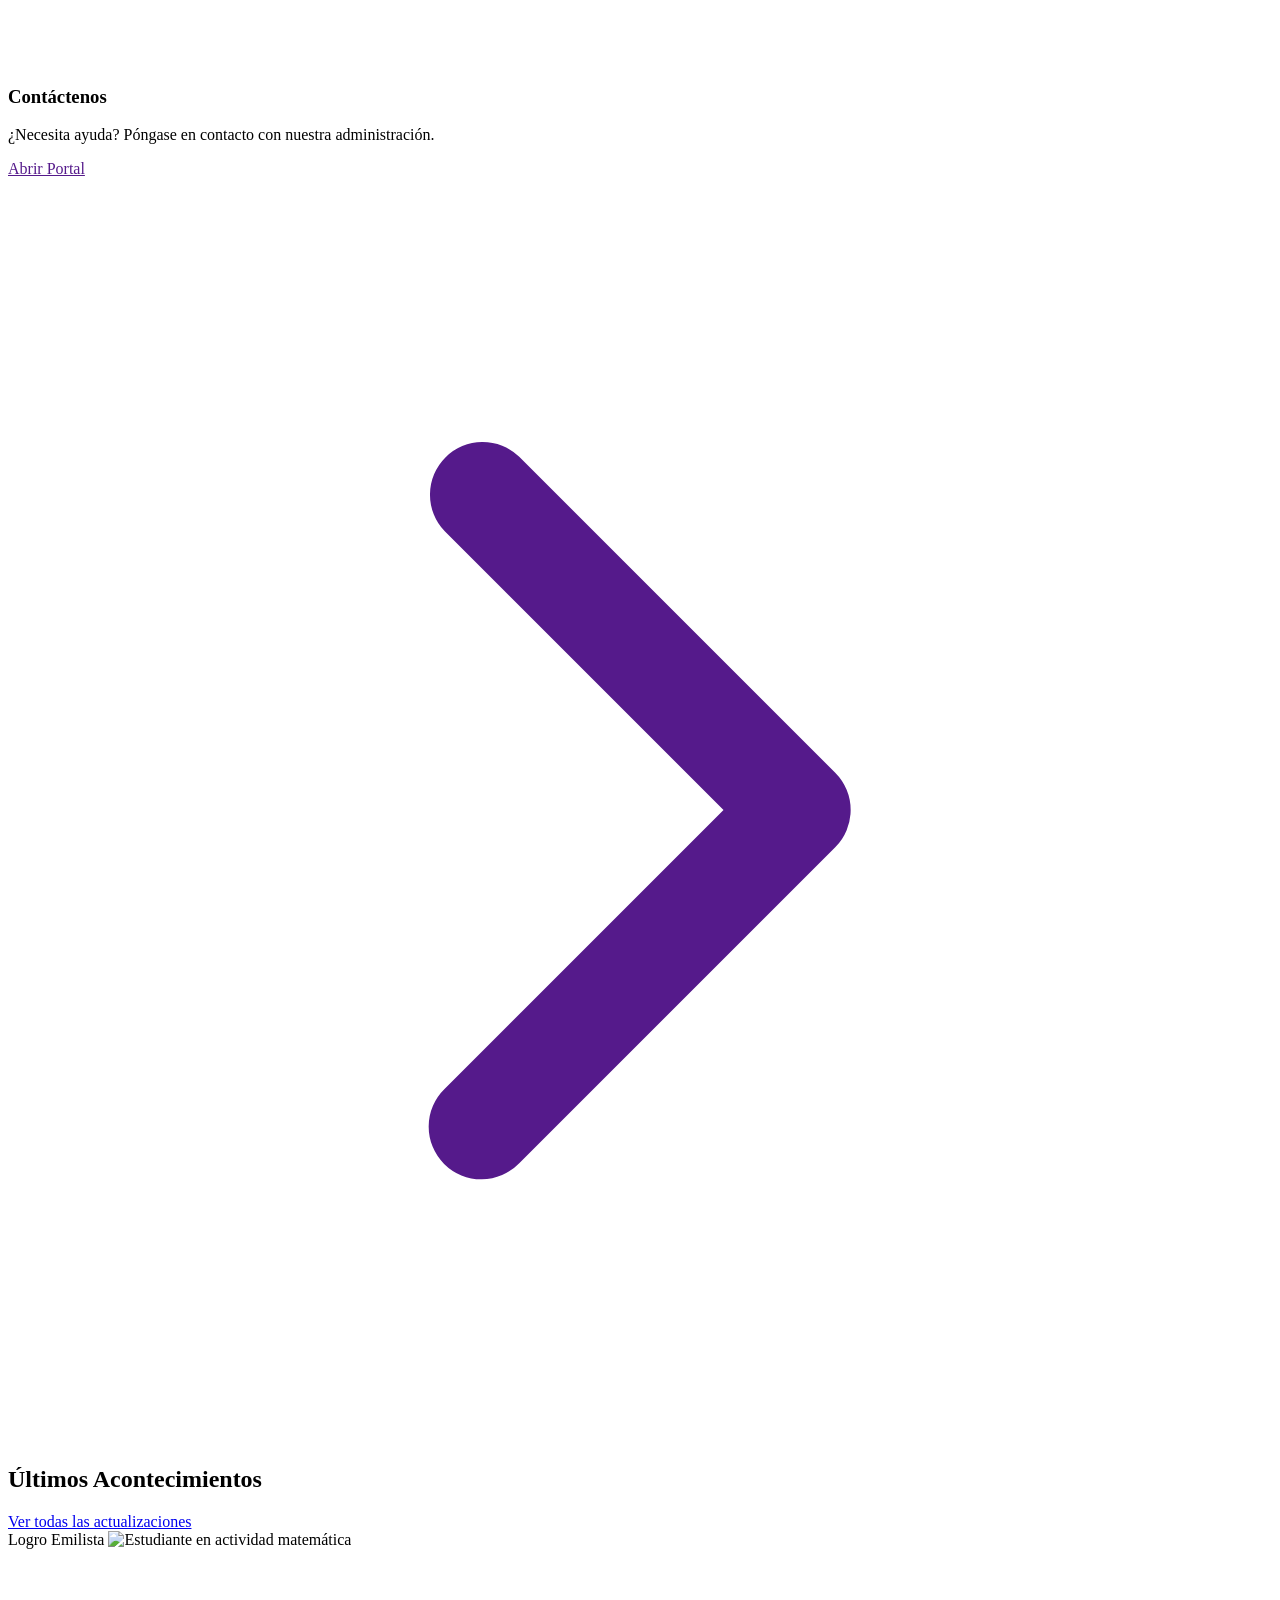
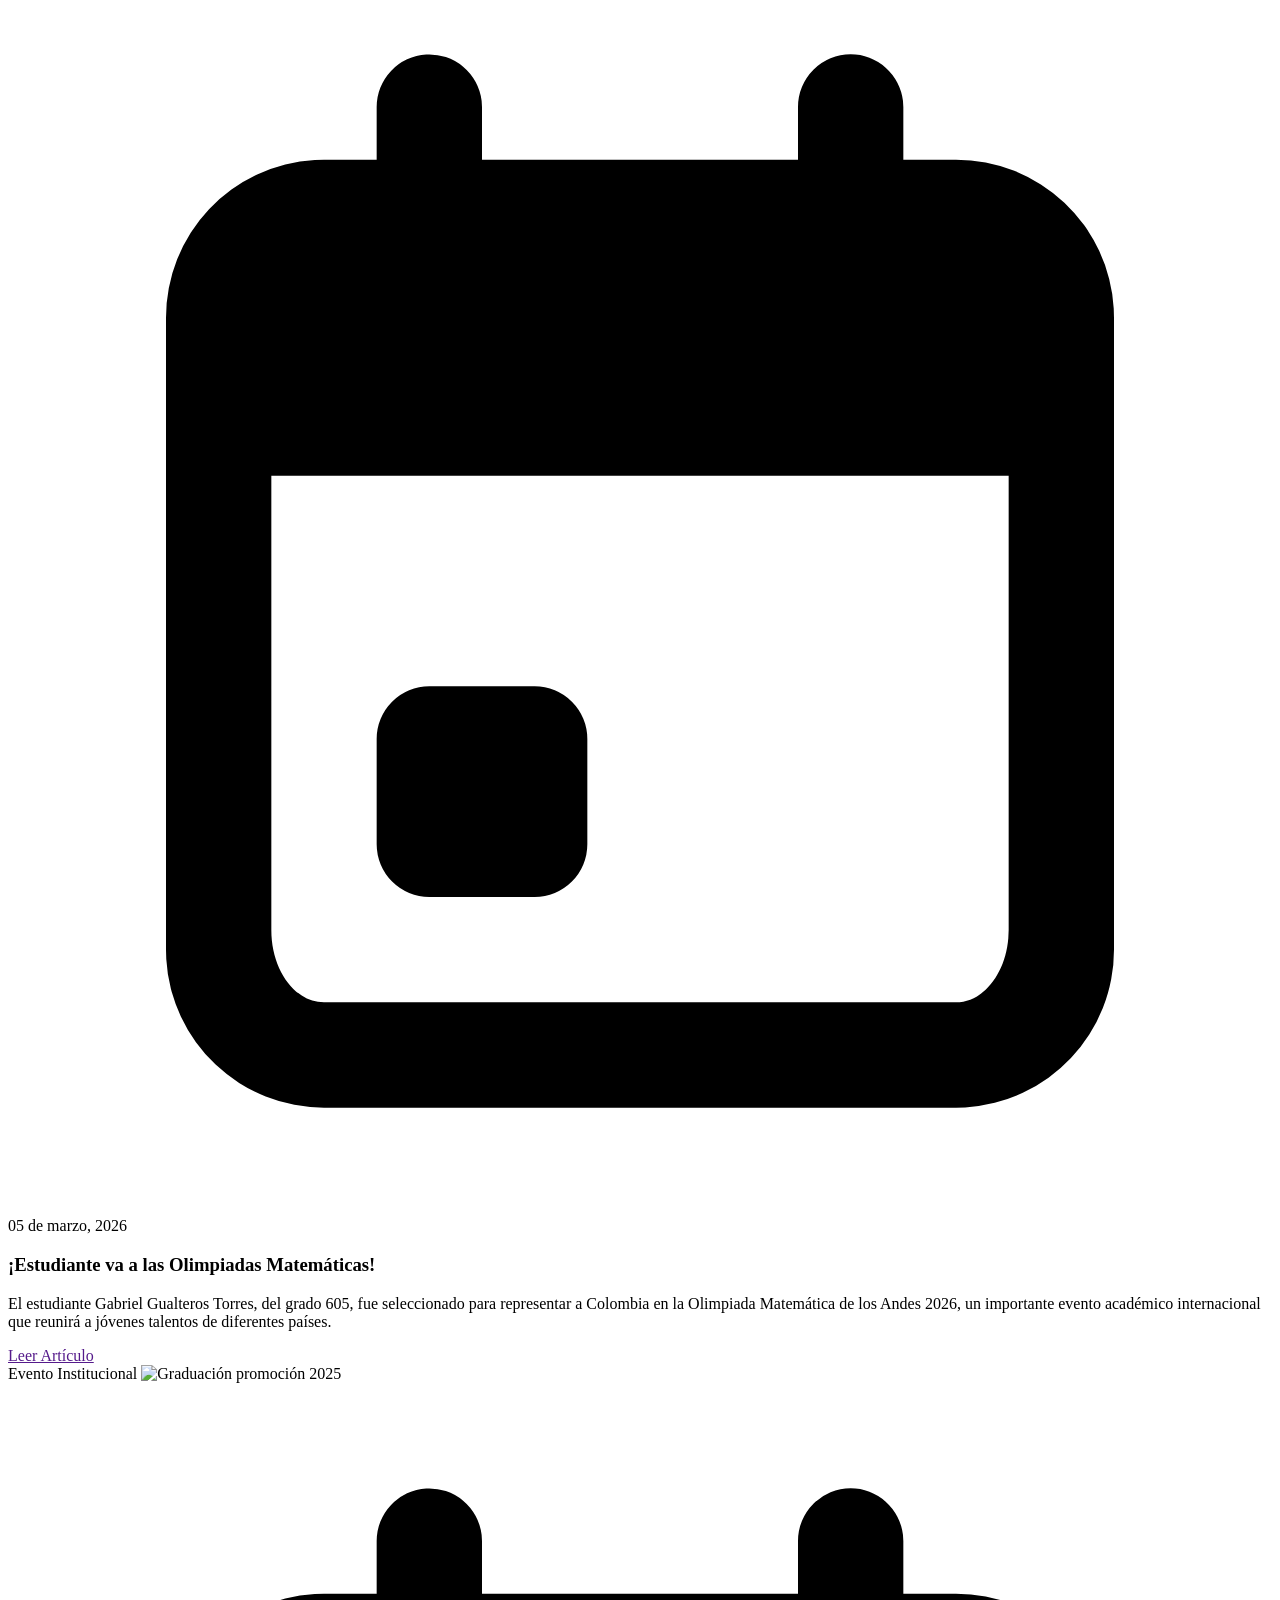
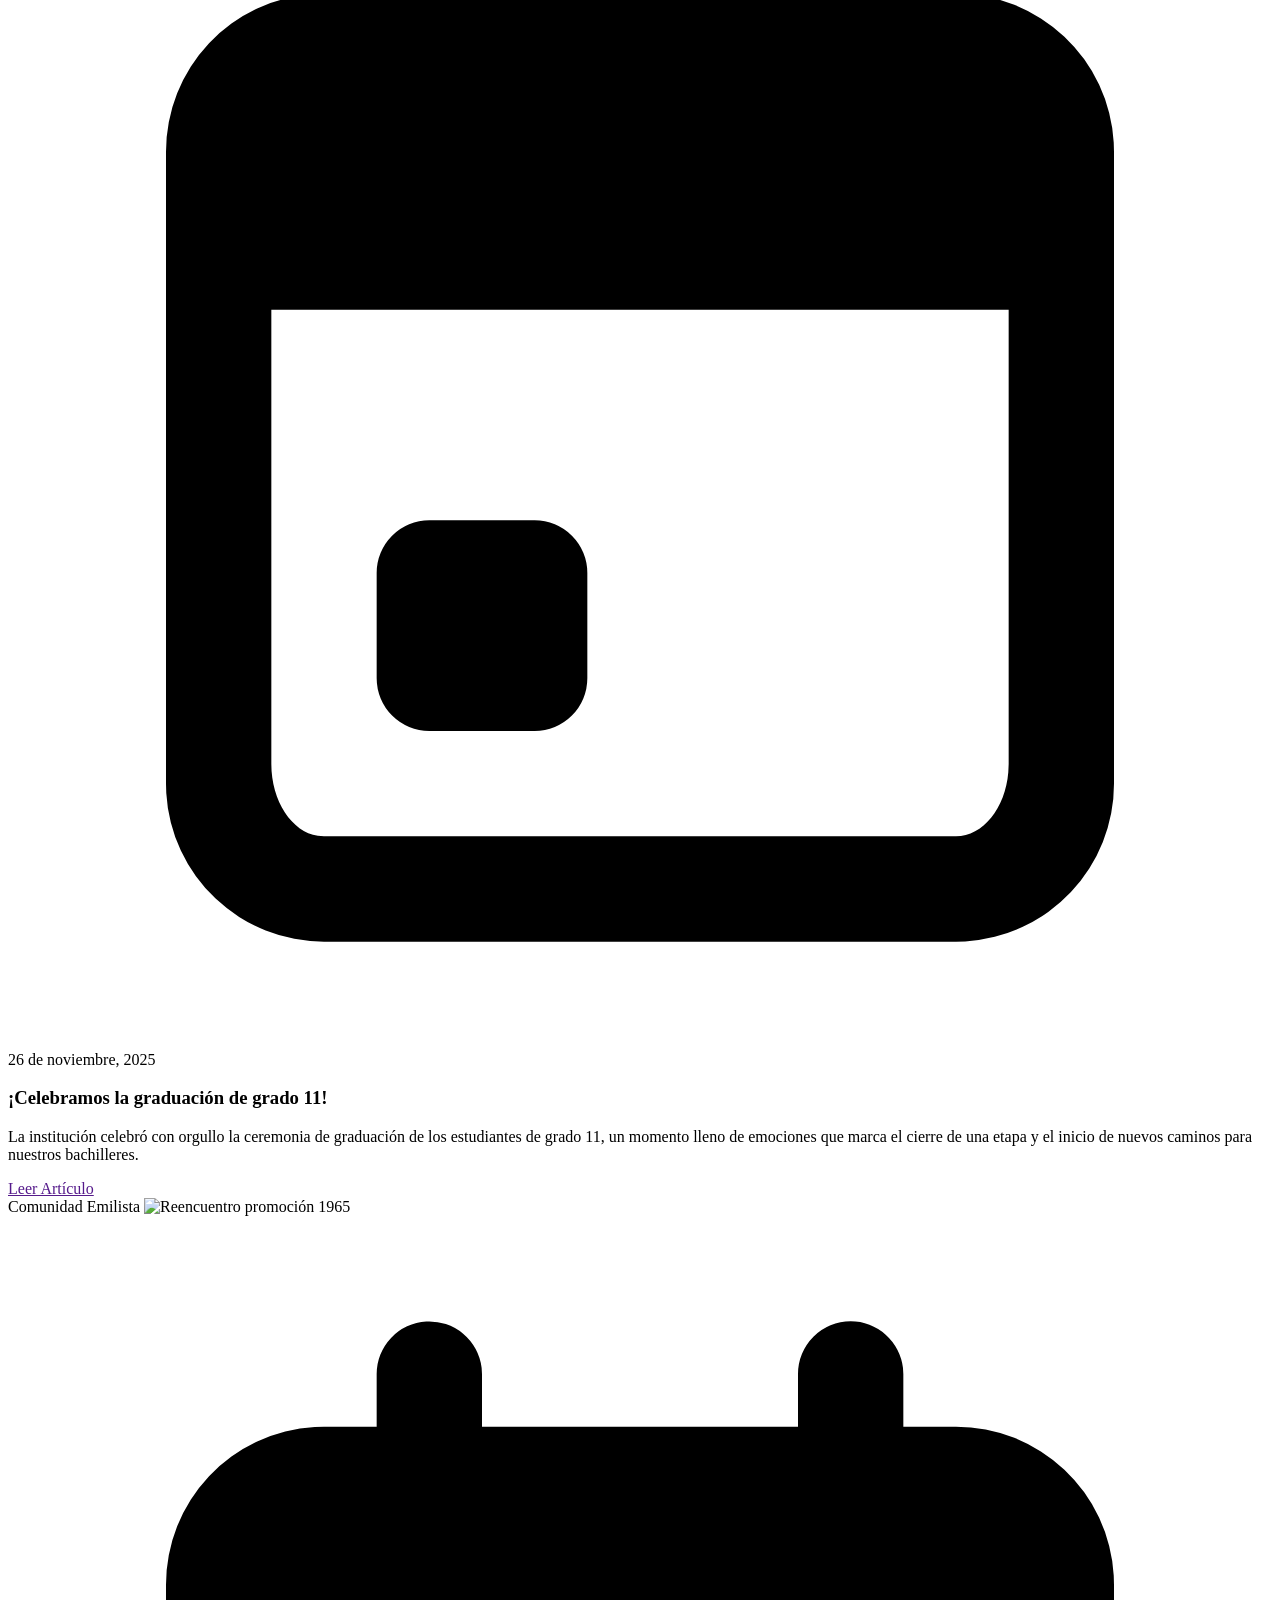
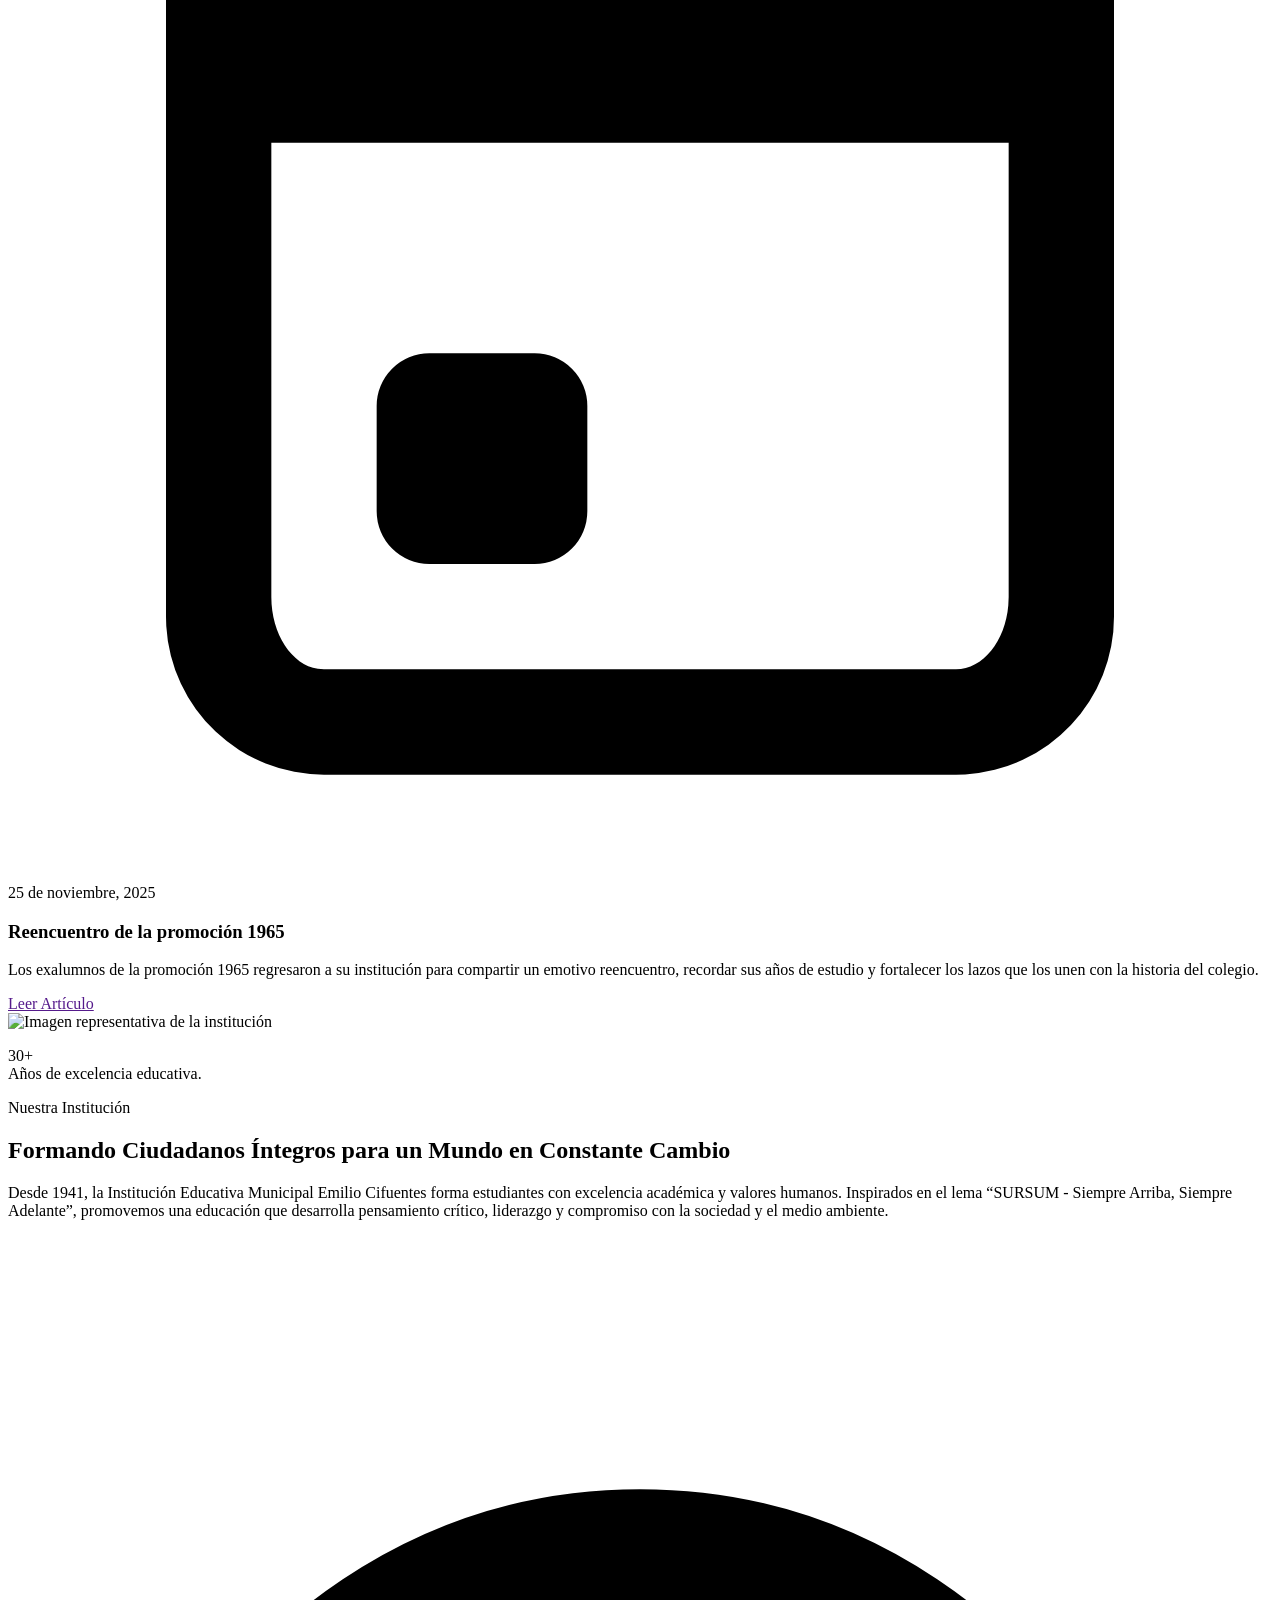
==== commit 1190f89c: "Add files via upload" ====
--- a/index.html
+++ b/index.html
@@ -13,7 +13,11 @@
     <!--Titulo, estilos e icono de la pagina-->
     <title>Institución Educativa Municipal Emilio Cifuentes</title>
     <link rel="stylesheet" href="css/styles.css" />
-    <link rel="shortcut icon" href="assets/logos/EMILIO.png" type="image/x-icon" />
+    <link
+      rel="shortcut icon"
+      href="assets/logos/EMILIO.png"
+      type="image/x-icon"
+    />
   </head>
   <body>
     <!--Header con: 
@@ -34,15 +38,13 @@
         </h1>
         <!--Barra de navegación con enlaces a las secciones principales de la página (Inicio, Nosotros, Formación, Contacto)-->
         <nav>
-          <div class="links_navegacion">
-            <ul>
-              <li><a href="">Inicio</a></li>
-              <li><a href="">Nosotros</a></li>
-              <li><a href="">Formación</a></li>
-              <li><a href="">Contacto</a></li>
-              <li><a href="">Recursos</a></li>
-            </ul>
-          </div>
+          <ul class="links_navegacion">
+            <li><a href="../index.html">Inicio</a></li>
+            <li><a href="">Nosotros</a></li>
+            <li><a href="">Formación</a></li>
+            <li><a href="">Contacto</a></li>
+            <li><a href="">Recursos</a></li>
+          </ul>
         </nav>
       </div>
       <!--Formulario de búsqueda-->
@@ -91,7 +93,7 @@
             herramientas necesarias para construir su futuro.
           </p>
           <div class="botones">
-            <button class="boton-primario">
+            <a class="boton-primario" href="pages/noticias.html">
               Ver Ultimas Noticias
               <svg
                 xmlns="http://www.w3.org/2000/svg"
@@ -110,7 +112,7 @@
                 <path d="M15 16l4 -4" />
                 <path d="M15 8l4 4" />
               </svg>
-            </button>
+            </a>
             <button class="boton-secundario">Inscripciones 2026</button>
           </div>
         </article>
@@ -155,7 +157,7 @@
               <h3>Noticias Escolares</h3>
               <p>Los últimos anuncios y cobertura de eventos.</p>
 
-              <a href="">
+              <a href="pages/noticias.html">
                 Buscar Noticias
                 <svg
                   xmlns="http://www.w3.org/2000/svg"
@@ -298,7 +300,9 @@
       <section class="noticias">
         <header class="textos_noti">
           <h2>Últimos Acontecimientos</h2>
-          <a href="" class="noticias_inicio">Ver todas las actualizaciones</a>
+          <a href="pages/noticias.html" class="noticias_inicio"
+            >Ver todas las actualizaciones</a
+          >
         </header>
 
         <div class="ult_noticias">
@@ -327,9 +331,7 @@
                 <time datetime="2026-03-05">05 de marzo, 2026</time>
               </div>
 
-              <h3>
-                ¡Estudiante va a las Olimpiadas Matemáticas!
-              </h3>
+              <h3>¡Estudiante va a las Olimpiadas Matemáticas!</h3>
 
               <p>
                 El estudiante Gabriel Gualteros Torres, del grado 605, fue
@@ -434,7 +436,7 @@
           />
           <p class="años_exp_info_basic">
             <span class="resaltado_info_basic">30+</span><br />
-            años de excelencia educativa.
+            Años de excelencia educativa.
           </p>
         </div>
 
@@ -547,7 +549,7 @@
           <div class="rapidos_footer">
             <h3>Accesos Rápidos</h3>
             <ul>
-              <li><a href="#">Noticias</a></li>
+              <li><a href="pages/noticias.html">Noticias</a></li>
               <li><a href="#">Formación</a></li>
               <li><a href="#">Contacto</a></li>
             </ul>
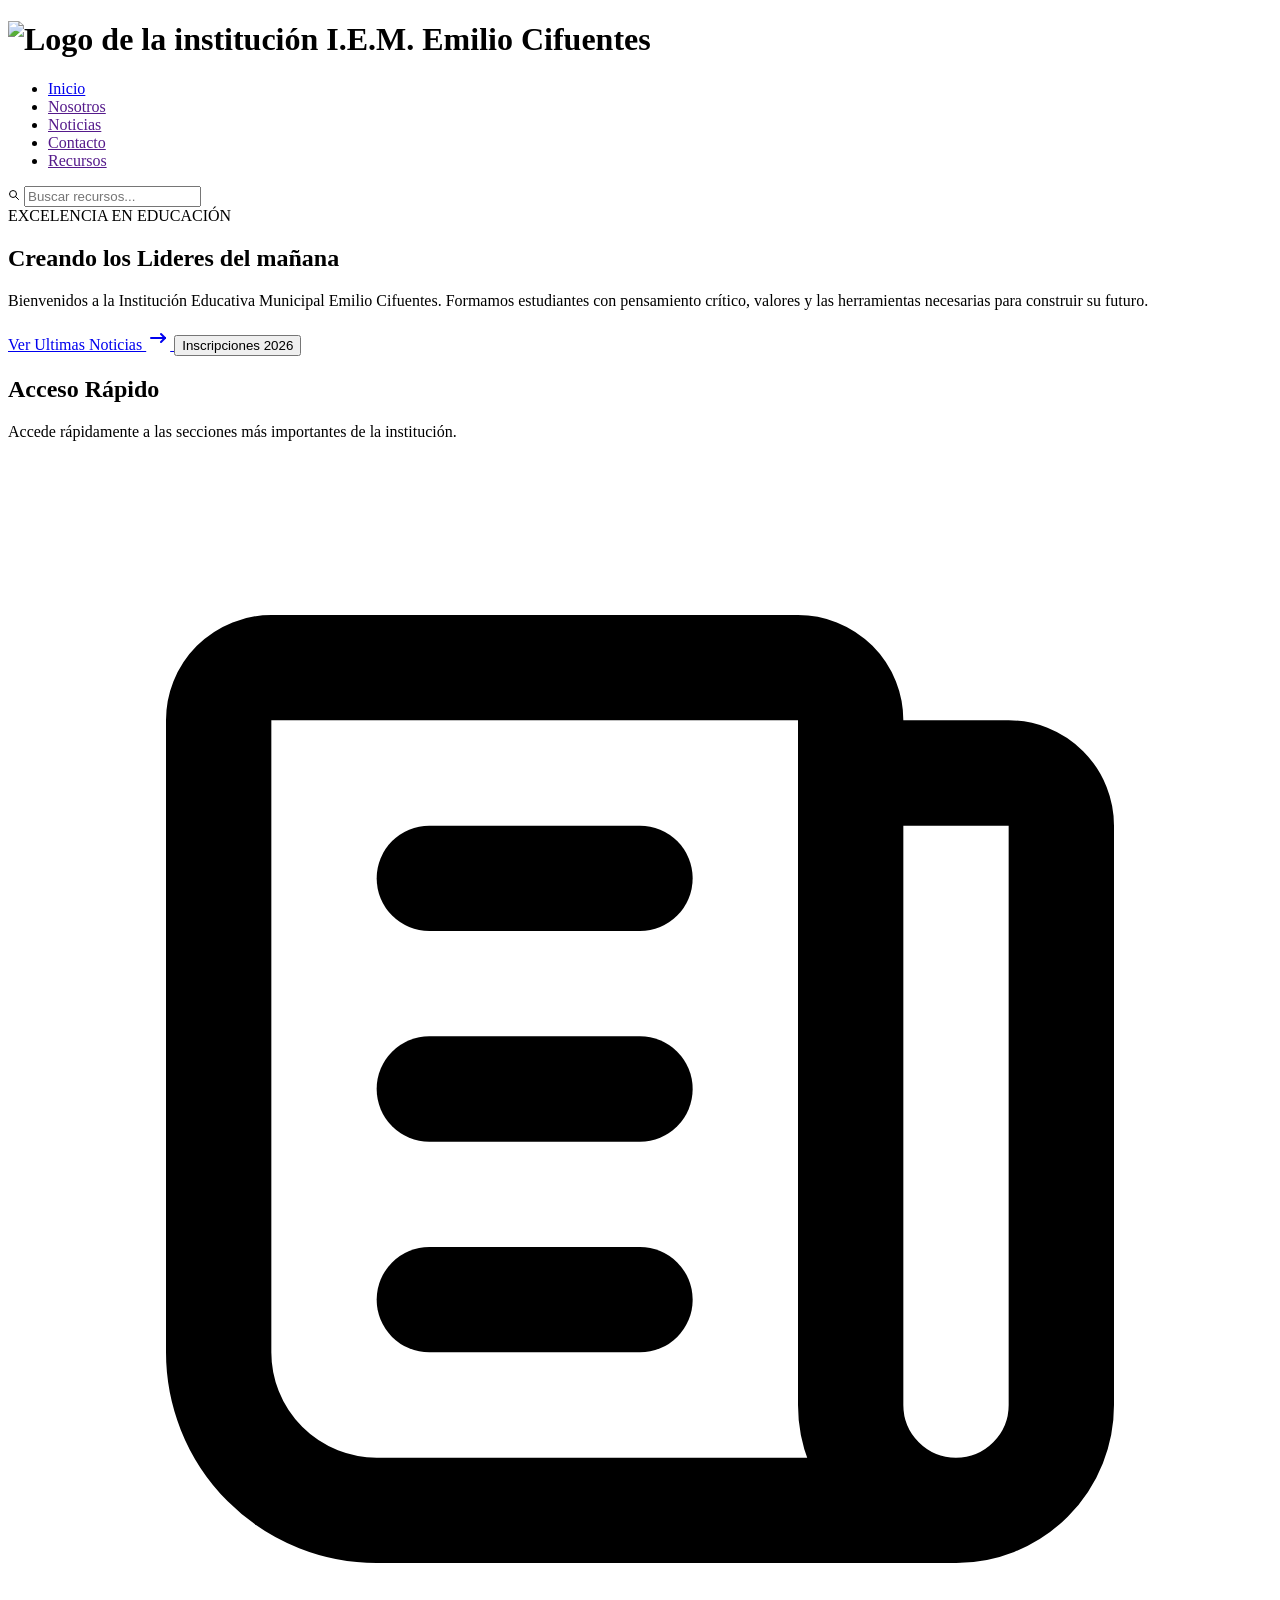
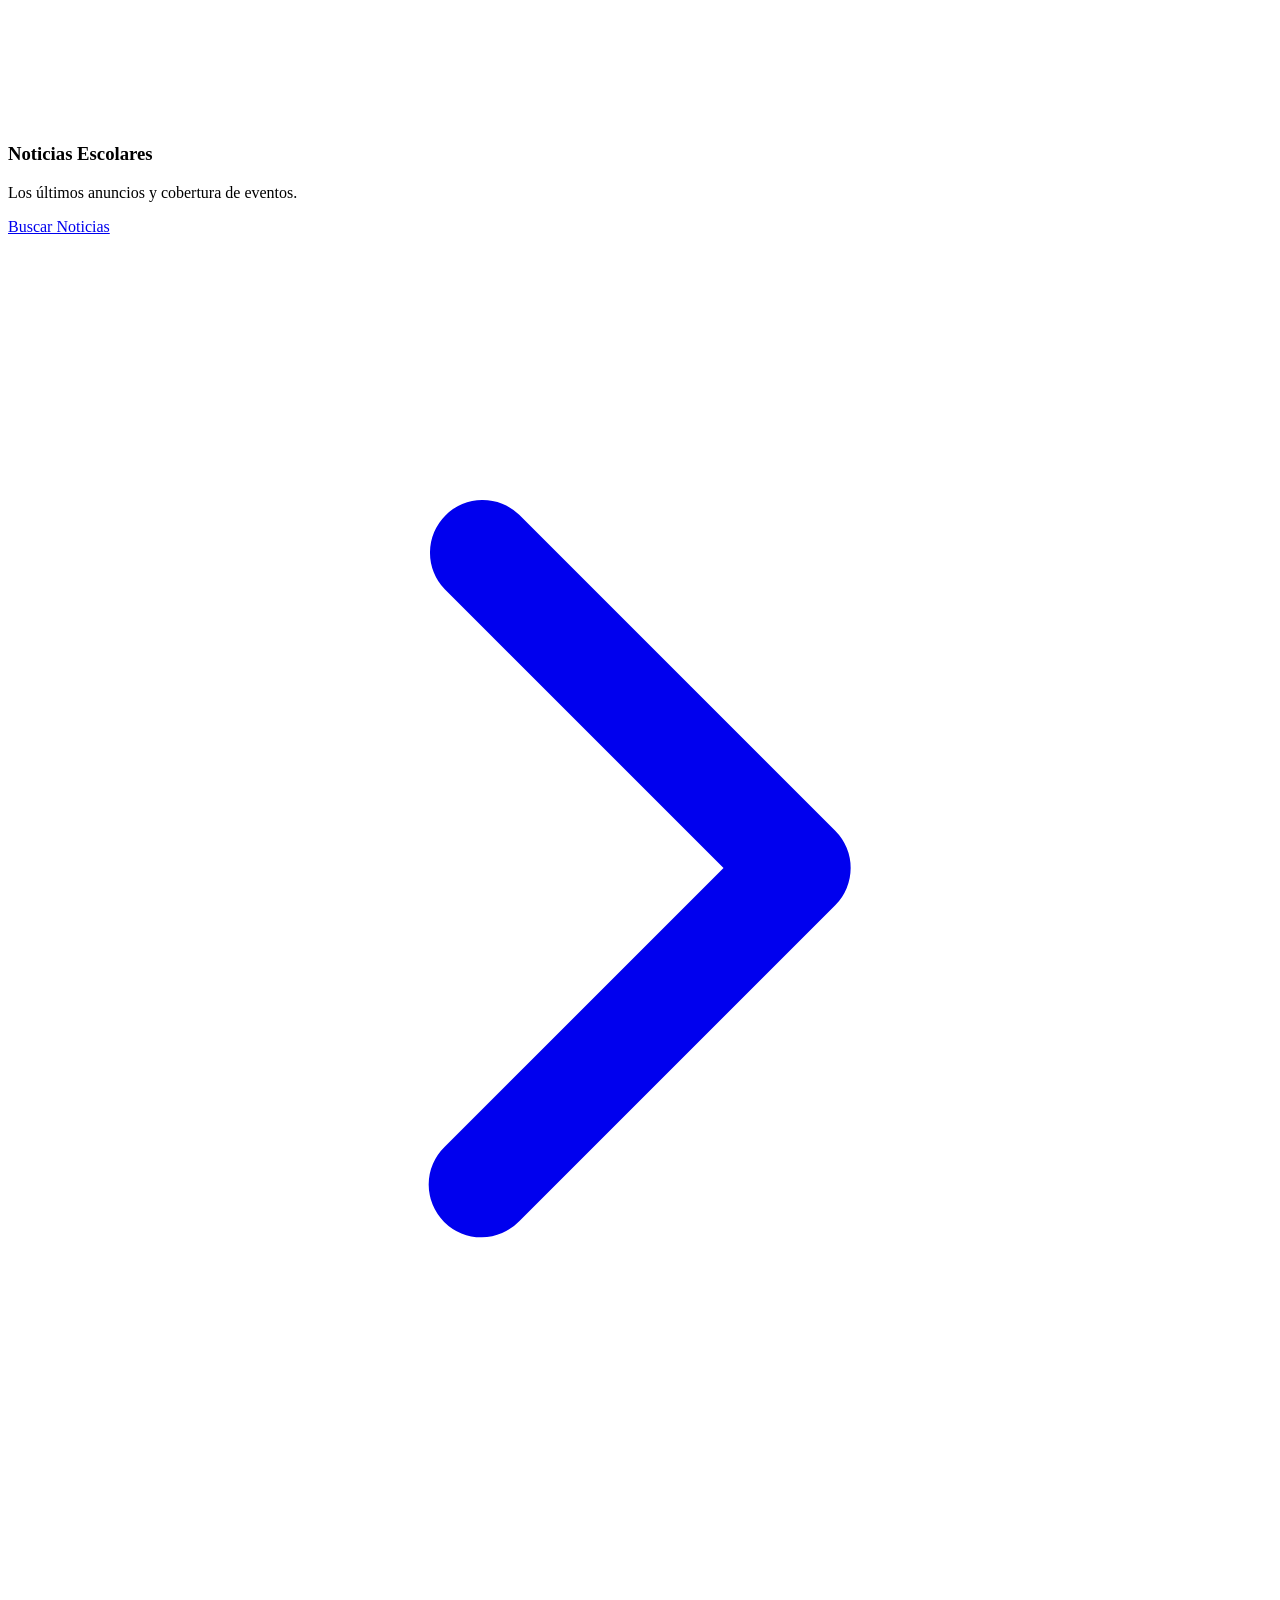
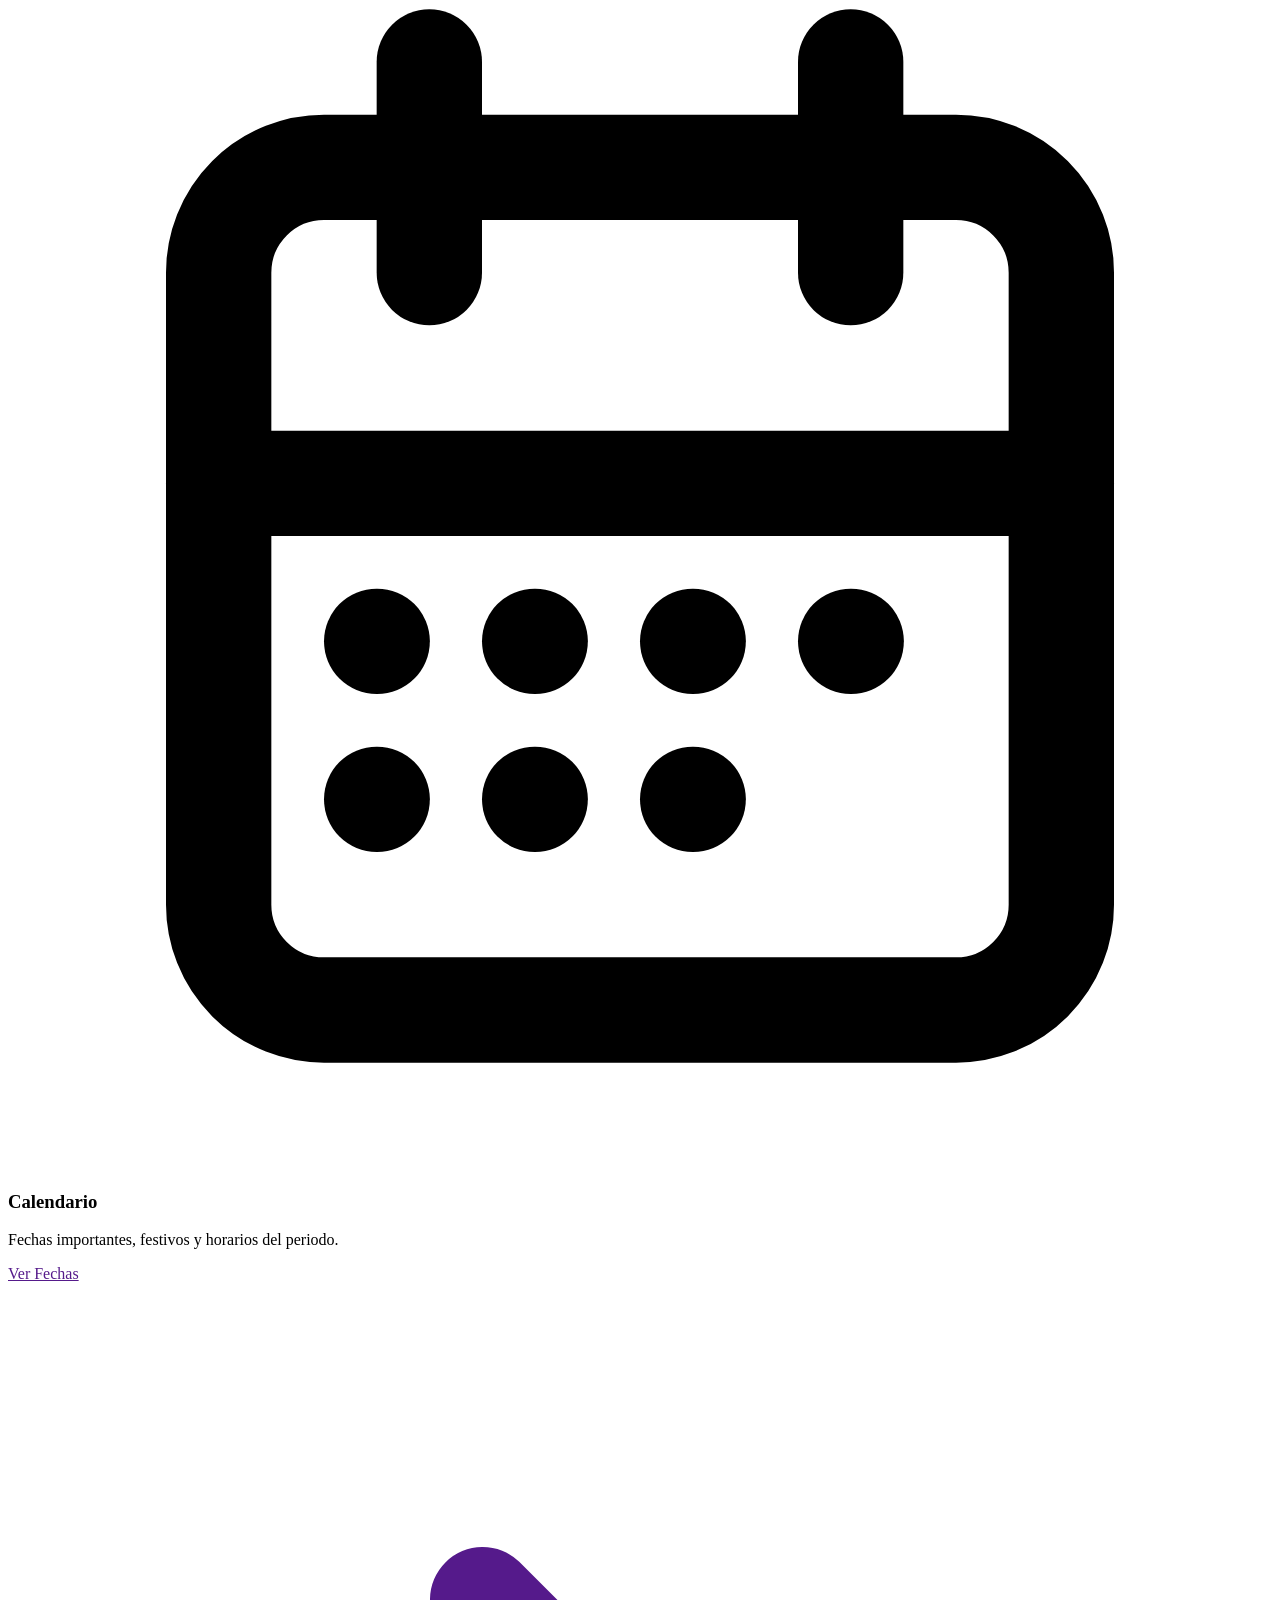
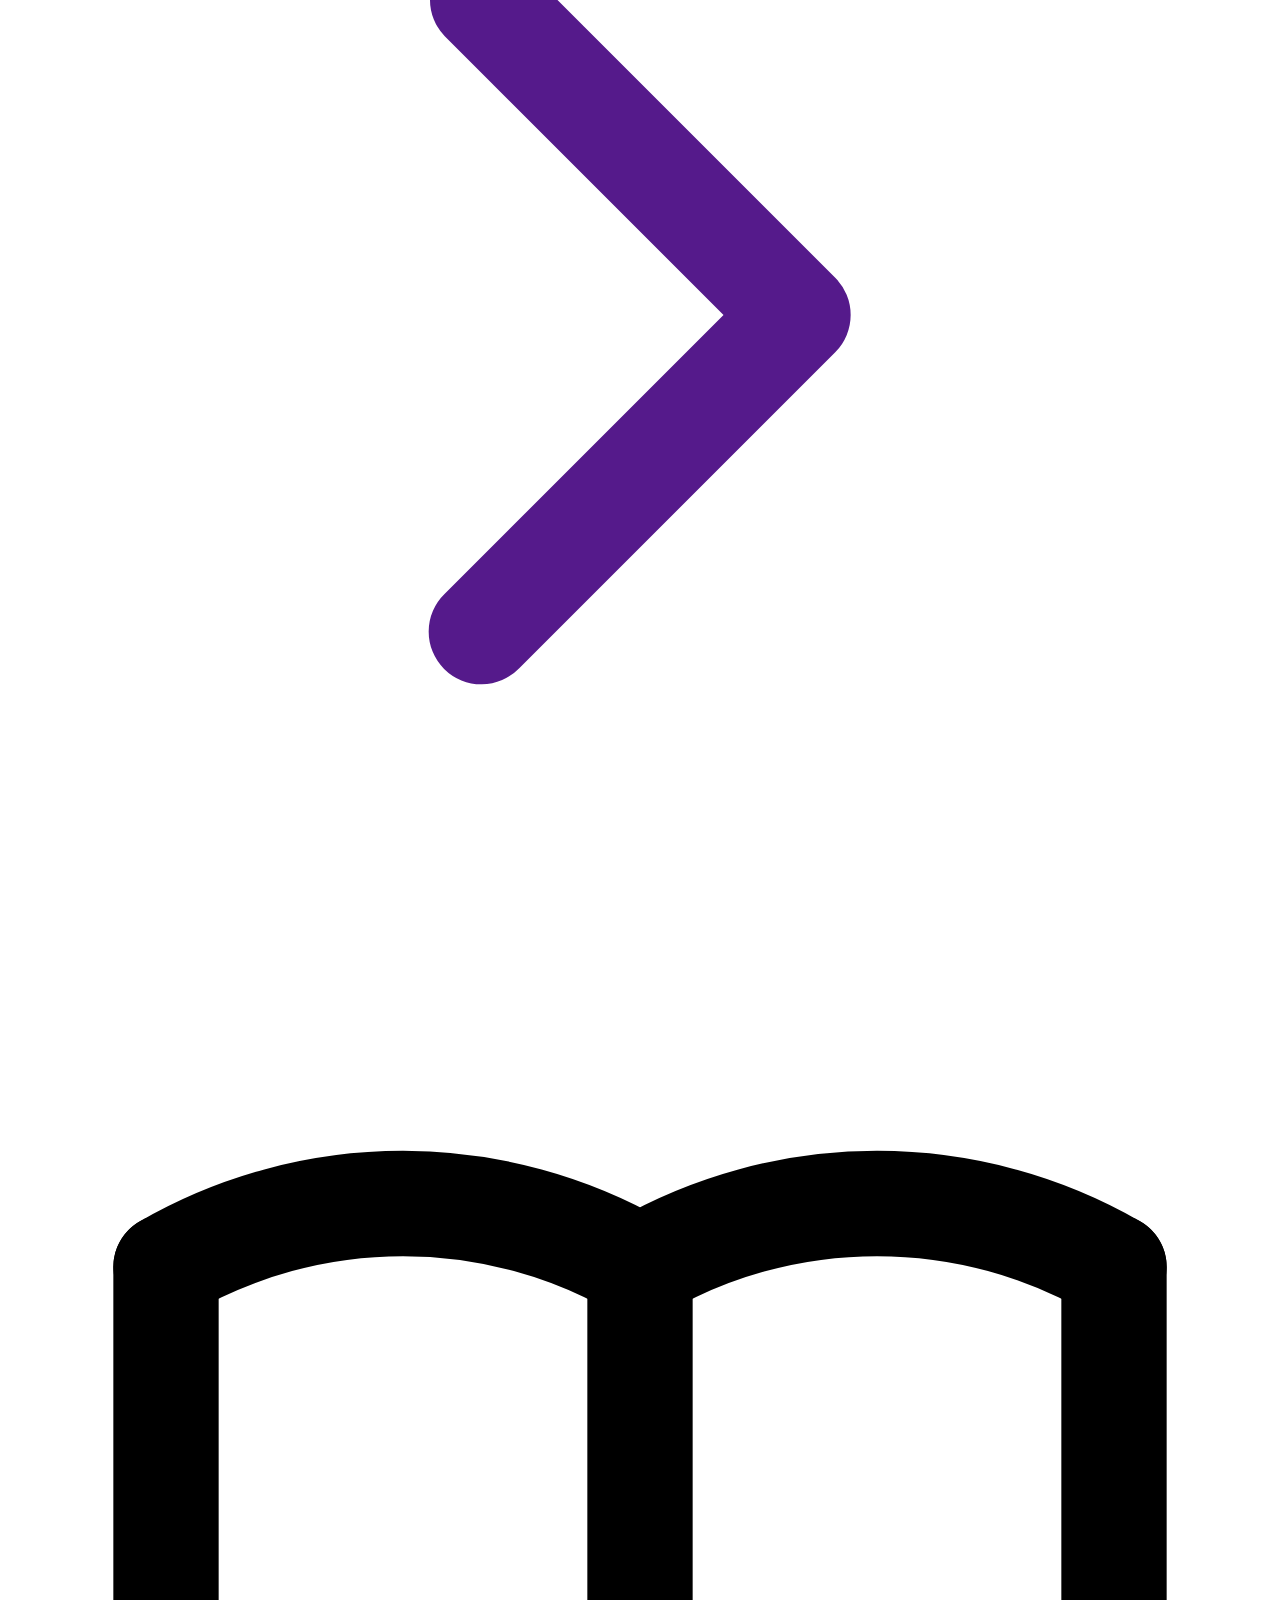
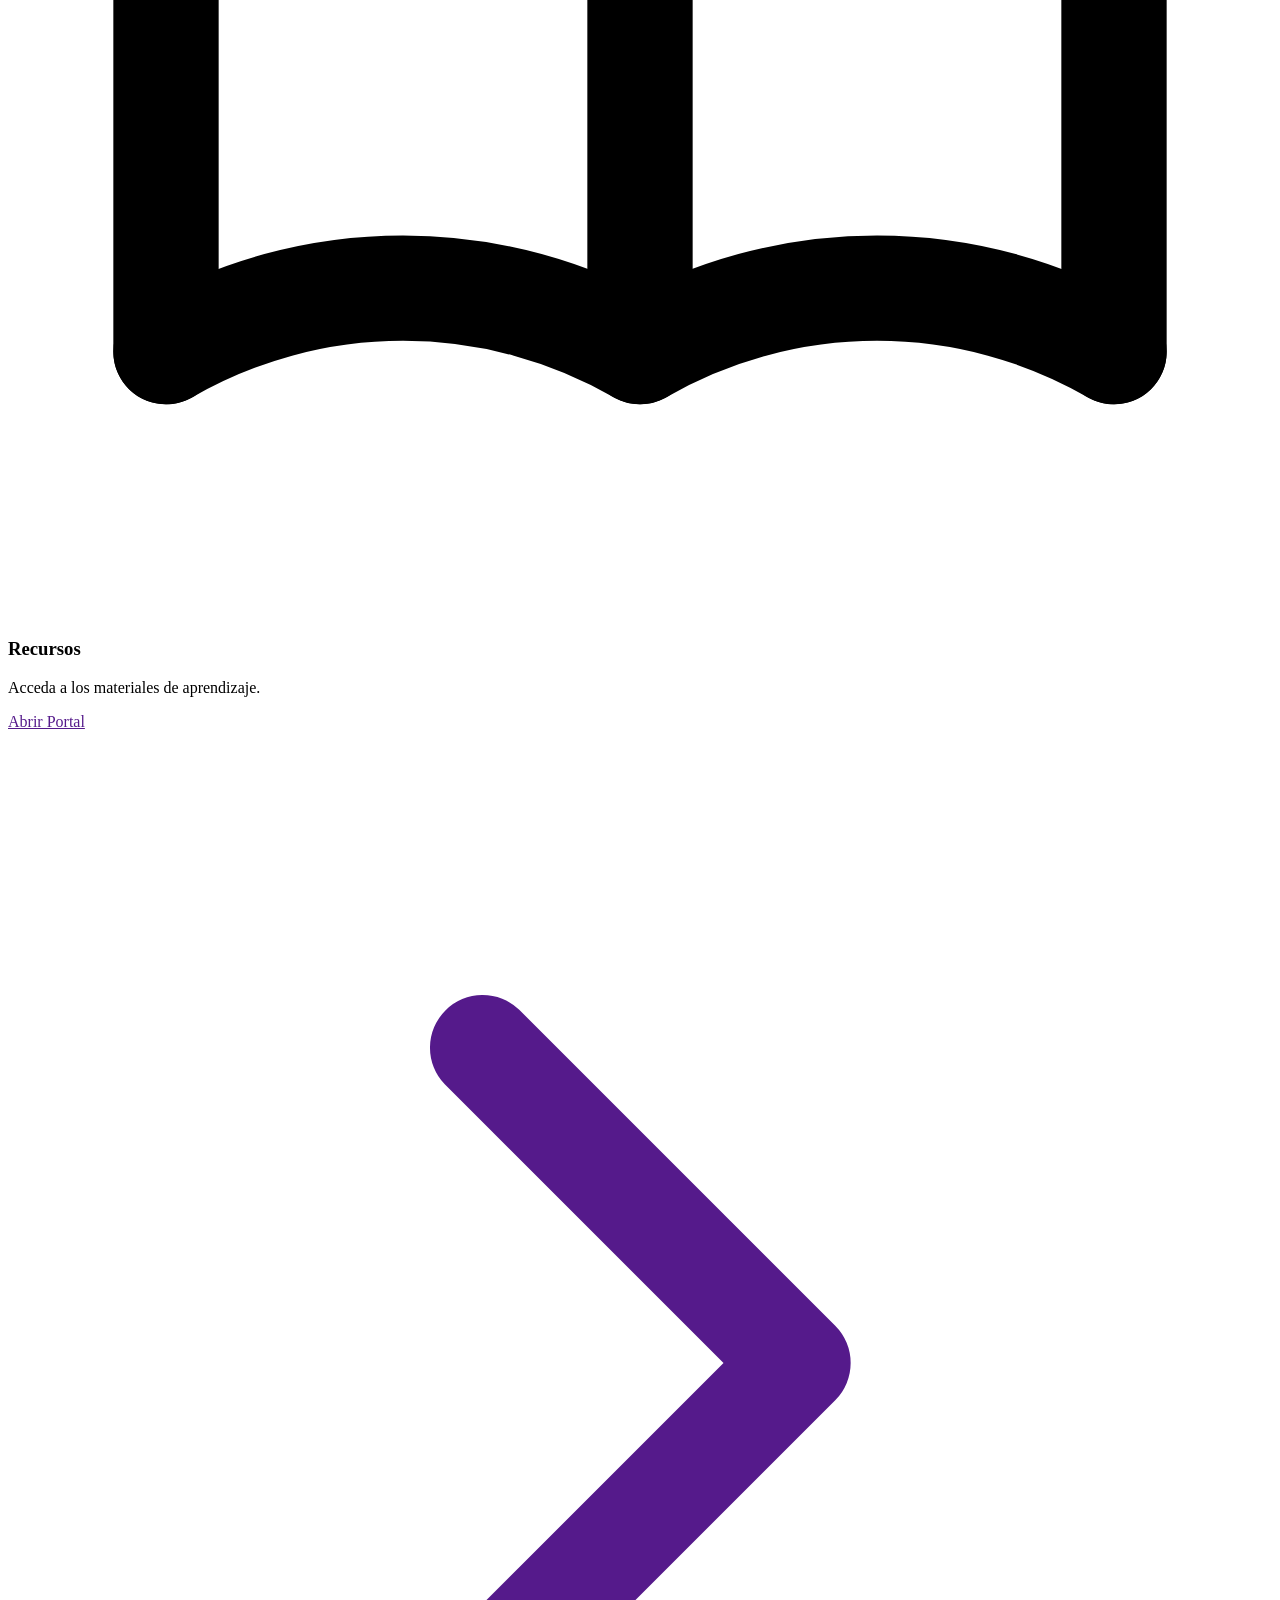
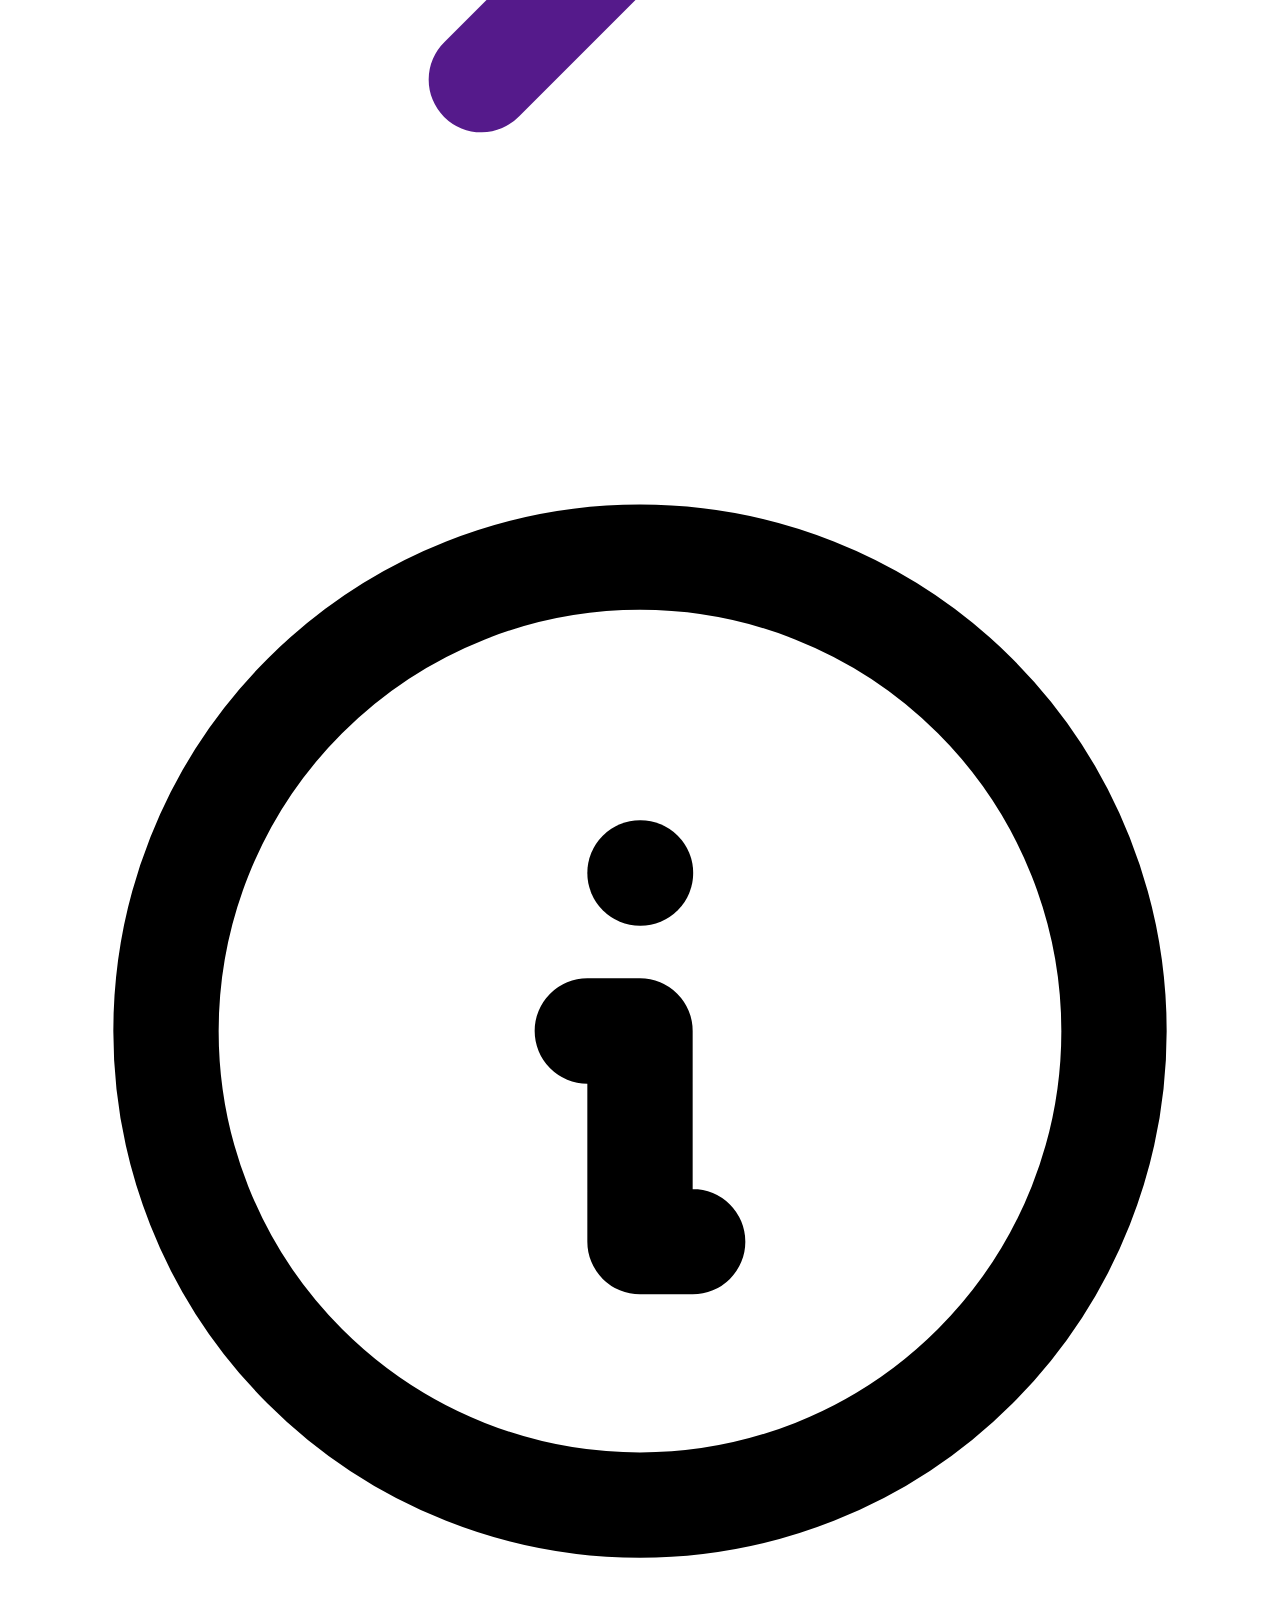
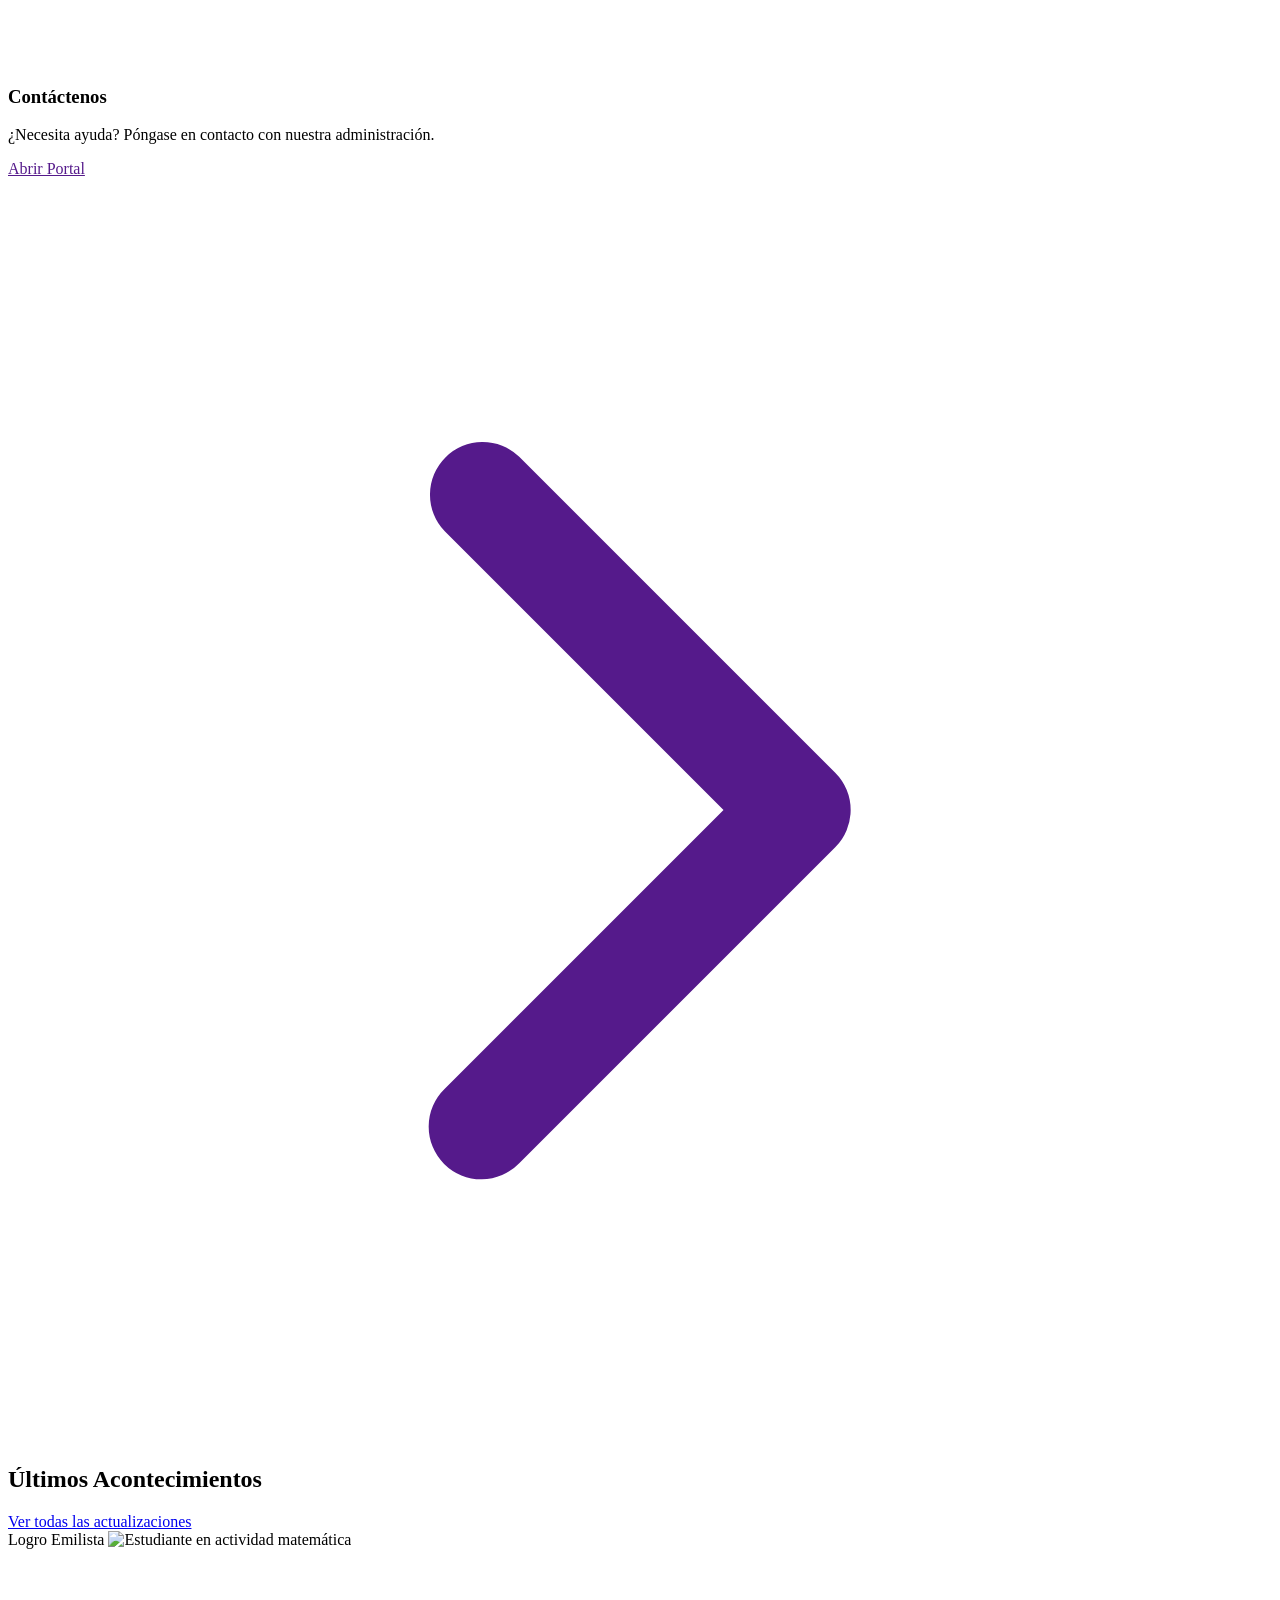
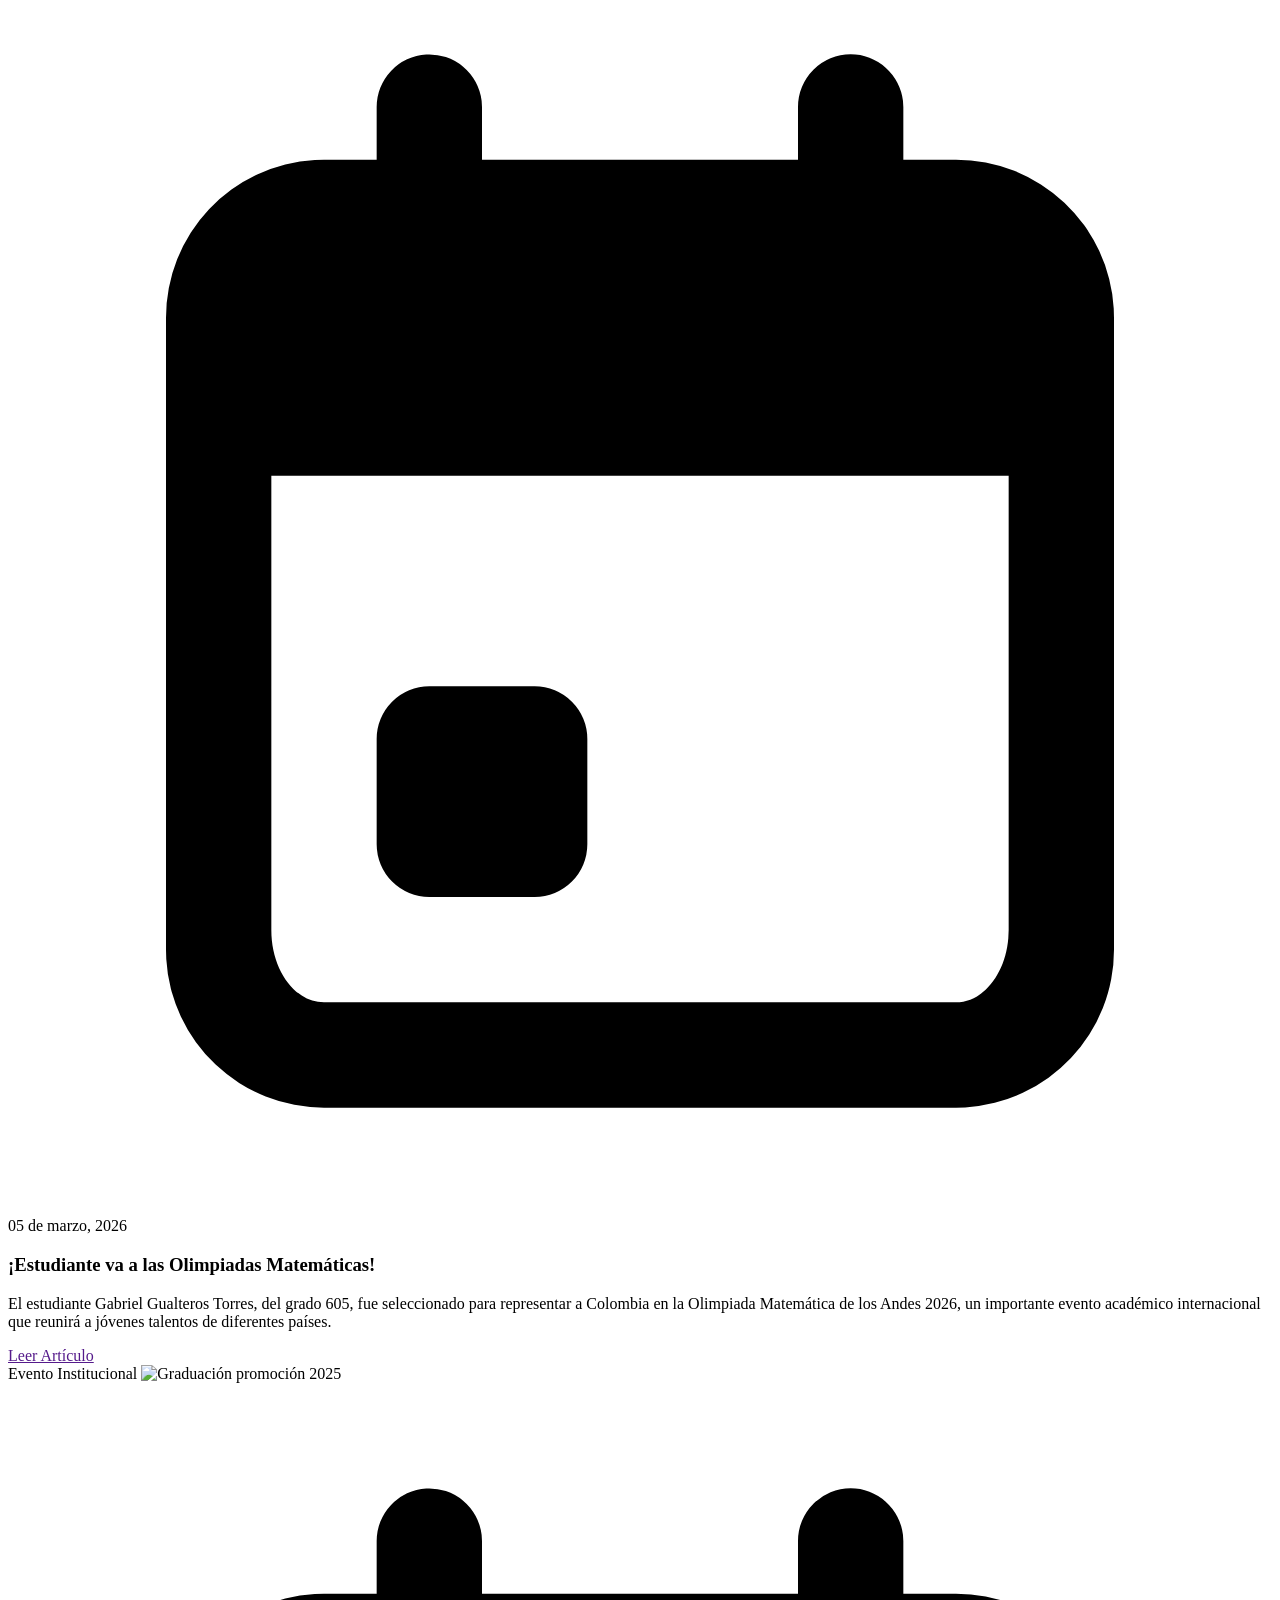
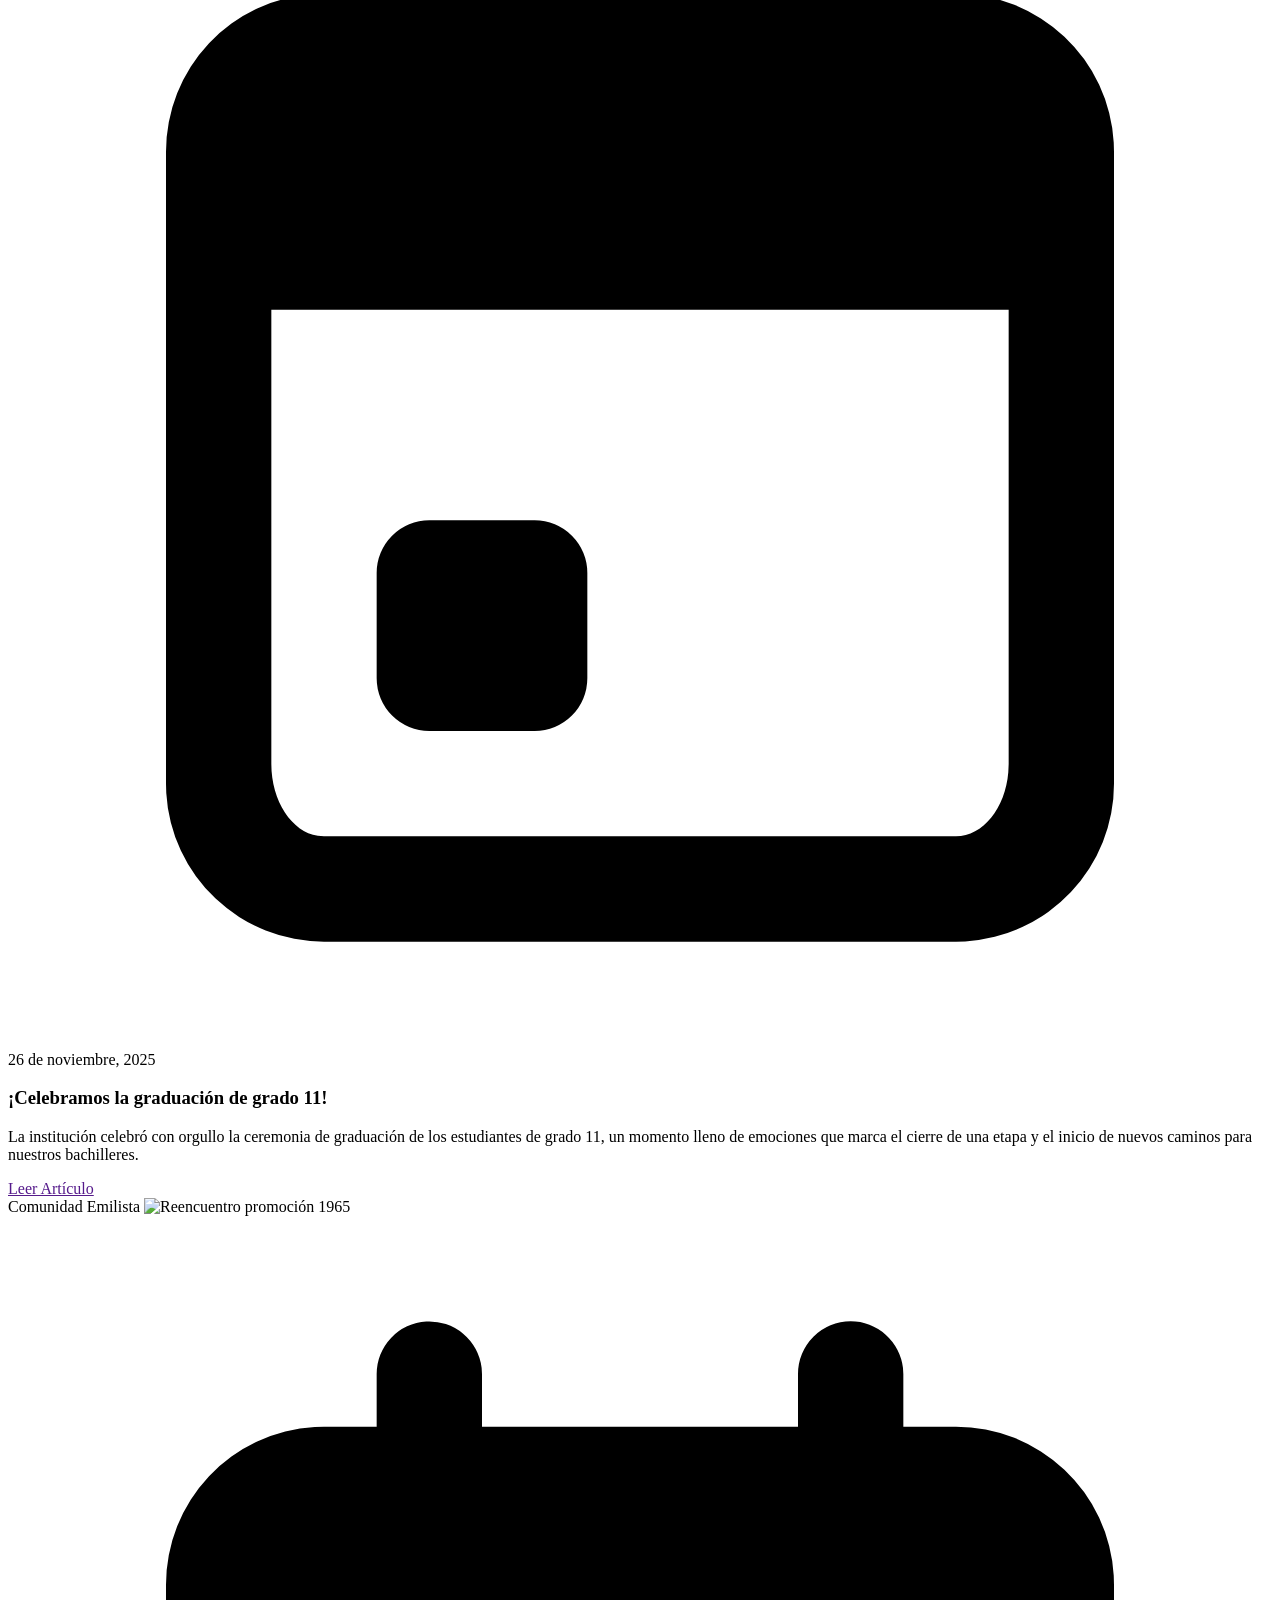
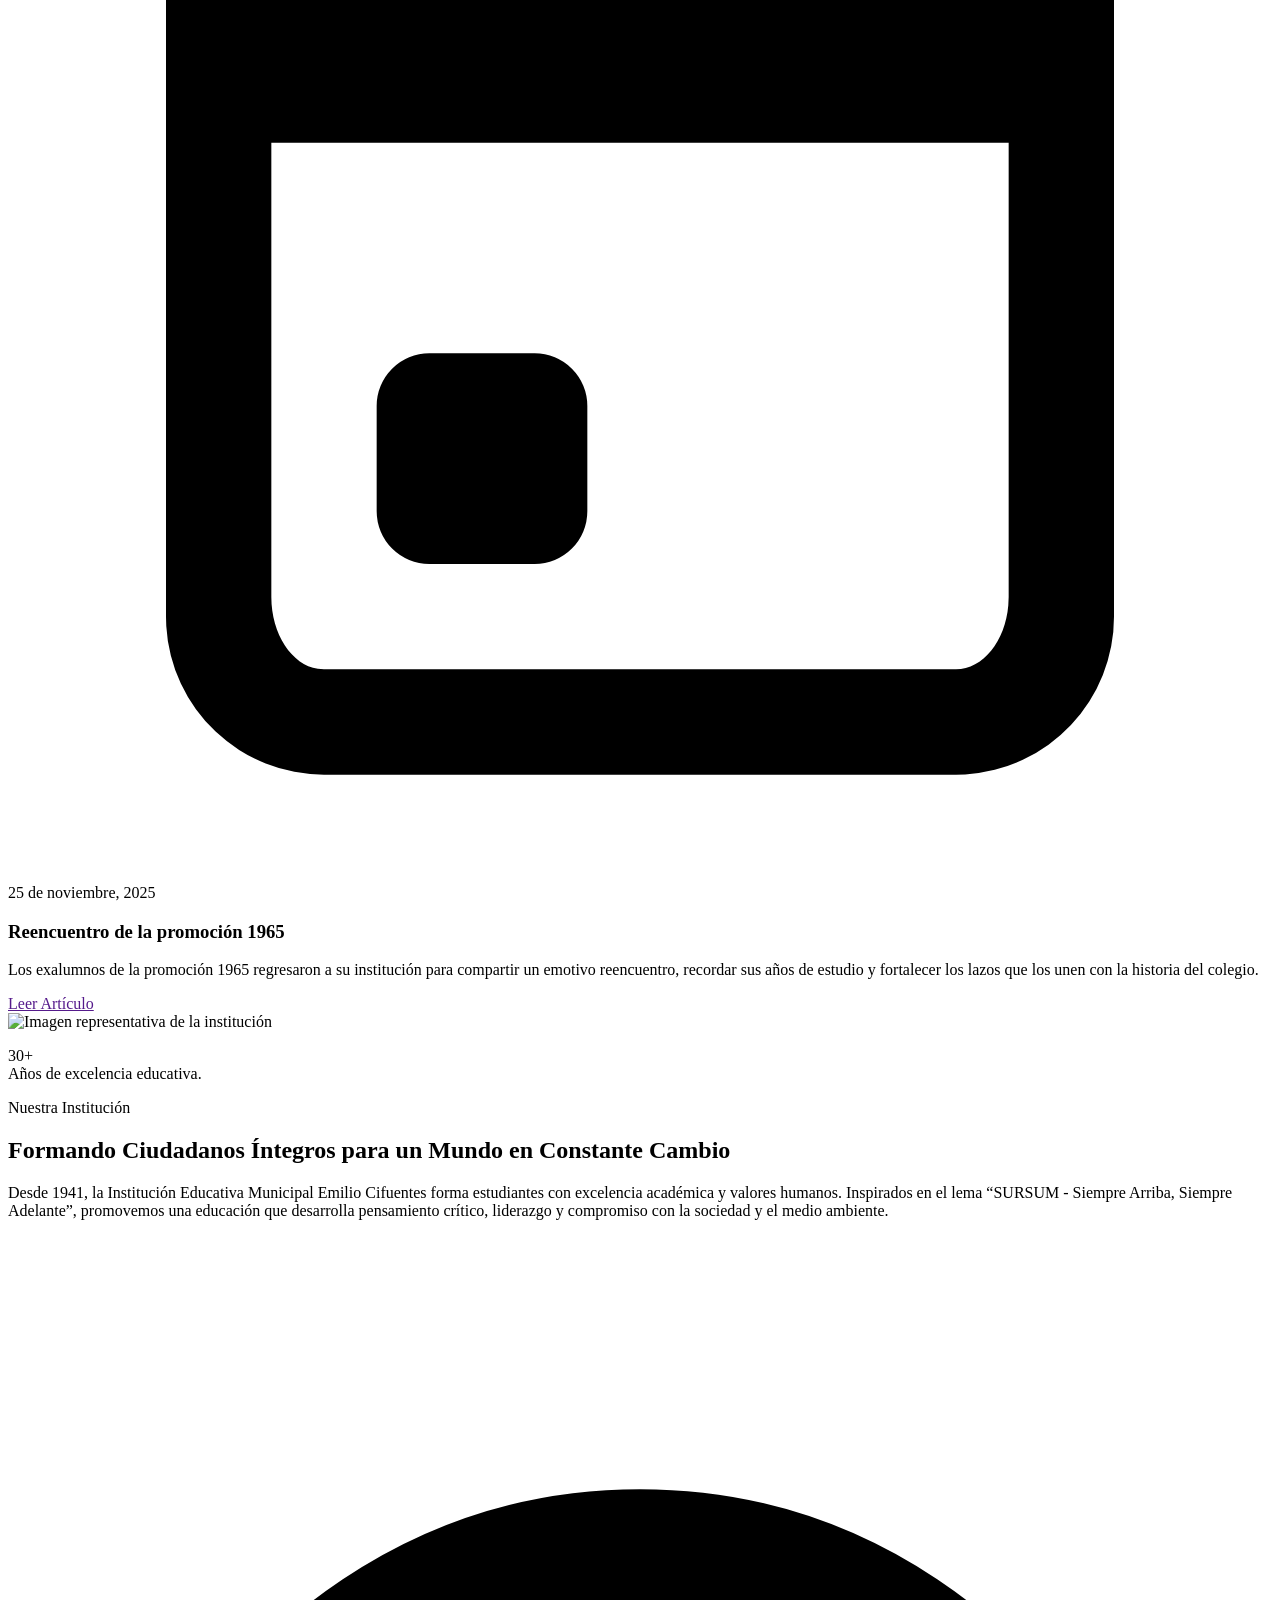
==== commit 26c5ba16: "Cambio: Se cambia el header principal para cambiar la sección de "Formación" por "Noticias"." ====
--- a/index.html
+++ b/index.html
@@ -1,588 +1,588 @@
-<!doctype html>
-<html lang="es">
-  <head>
-    <meta charset="UTF-8" />
-    <meta name="viewport" content="width=device-width, initial-scale=1.0" />
-    <!--Fuentes de la pagina-->
-    <link rel="preconnect" href="https://fonts.googleapis.com" />
-    <link rel="preconnect" href="https://fonts.gstatic.com" crossorigin />
-    <link
-      href="https://fonts.googleapis.com/css2?family=Nunito:ital,wght@0,200..1000;1,200..1000&display=swap"
-      rel="stylesheet"
-    />
-    <!--Titulo, estilos e icono de la pagina-->
-    <title>Institución Educativa Municipal Emilio Cifuentes</title>
-    <link rel="stylesheet" href="css/styles.css" />
-    <link
-      rel="shortcut icon"
-      href="assets/logos/EMILIO.png"
-      type="image/x-icon"
-    />
-  </head>
-  <body>
-    <!--Header con: 
-    - Logo de la institución 
-    - Nombre de la institución 
-    - Barra de navegación con enlaces a las secciones principales de la página (Inicio,
-    Nosotros, Formación, Contacto)-->
-    <header>
-      <!--Nombre y logo de la institución -->
-      <div class="izquierda">
-        <h1>
-          <img
-            src="assets/logos/EMILIO.png"
-            alt="Logo de la institución"
-            class="logo"
-          />
-          I.E.M. Emilio <span class="titulo">Cifuentes</span>
-        </h1>
-        <!--Barra de navegación con enlaces a las secciones principales de la página (Inicio, Nosotros, Formación, Contacto)-->
-        <nav>
-          <ul class="links_navegacion">
-            <li><a href="../index.html">Inicio</a></li>
-            <li><a href="">Nosotros</a></li>
-            <li><a href="">Formación</a></li>
-            <li><a href="">Contacto</a></li>
-            <li><a href="">Recursos</a></li>
-          </ul>
-        </nav>
-      </div>
-      <!--Formulario de búsqueda-->
-      <div class="botones_accion">
-        <form class="busqueda">
-          <svg
-            xmlns="http://www.w3.org/2000/svg"
-            viewBox="0 0 24 24"
-            width="12"
-            height="12"
-            fill="none"
-            stroke="currentColor"
-            stroke-width="2"
-            stroke-linecap="round"
-            stroke-linejoin="round"
-            class="icon-search"
-          >
-            <path stroke="none" d="M0 0h24v24H0z" fill="none" />
-            <path d="M3 10a7 7 0 1 0 14 0a7 7 0 1 0 -14 0" />
-            <path d="M21 21l-6 -6" />
-          </svg>
-          <input
-            type="search"
-            placeholder="Buscar recursos..."
-            class="buscar"
-          />
-        </form>
-      </div>
-    </header>
-    <!--Sección de inicio con el contenido fundamental de la página
-    -Mensaje de bienvenida
-    -Descripción de la institución 
-    -Botones de acción para ver noticias y realizar inscripciones
-    -Acceso rápido a secciones importantes como noticias, calendario, recursos y contacto
-    -->
-    <main>
-      <section class="inicio">
-        <article class="card_inicio">
-          <div class="calificacion">EXCELENCIA EN EDUCACIÓN</div>
-          <h2>
-            Creando los <span class="bienvenida">Lideres</span> del mañana
-          </h2>
-          <p class="descripcion">
-            Bienvenidos a la Institución Educativa Municipal Emilio Cifuentes.
-            Formamos estudiantes con pensamiento crítico, valores y las
-            herramientas necesarias para construir su futuro.
-          </p>
-          <div class="botones">
-            <a class="boton-primario" href="pages/noticias.html">
-              Ver Ultimas Noticias
-              <svg
-                xmlns="http://www.w3.org/2000/svg"
-                width="24"
-                height="24"
-                viewBox="0 0 24 24"
-                fill="none"
-                stroke="currentColor"
-                stroke-width="2"
-                stroke-linecap="round"
-                stroke-linejoin="round"
-                class="icon icon-tabler icons-tabler-outline icon-tabler-arrow-narrow-right"
-              >
-                <path stroke="none" d="M0 0h24v24H0z" fill="none" />
-                <path d="M5 12l14 0" />
-                <path d="M15 16l4 -4" />
-                <path d="M15 8l4 4" />
-              </svg>
-            </a>
-            <button class="boton-secundario">Inscripciones 2026</button>
-          </div>
-        </article>
-        <!--Sección de acceso rápido para cosas fundamentales para padres y estudiantes:
-        -Noticias
-        -Calendario
-        -Recursos
-        -Contacto-->
-        <section class="acceso_rapido">
-          <header class="texto_acc_rapido">
-            <div class="titulo_acc_rapido">
-              <h2>Acceso Rápido</h2>
-              <p>
-                Accede rápidamente a las secciones más importantes de la
-                institución.
-              </p>
-            </div>
-            <span class="linea-final"></span>
-          </header>
-
-          <div class="accesos">
-            <!-- CARD 1 -->
-            <article class="card_rapido">
-              <svg
-                xmlns="http://www.w3.org/2000/svg"
-                viewBox="0 0 24 24"
-                fill="none"
-                stroke="currentColor"
-                stroke-width="2"
-                stroke-linecap="round"
-                stroke-linejoin="round"
-                class="icon_acc_rapido"
-              >
-                <path
-                  d="M16 6h3a1 1 0 0 1 1 1v11a2 2 0 0 1 -4 0v-13a1 1 0 0 0 -1 -1h-10a1 1 0 0 0 -1 1v12a3 3 0 0 0 3 3h11"
-                />
-                <path d="M8 8h4" />
-                <path d="M8 12h4" />
-                <path d="M8 16h4" />
-              </svg>
-
-              <h3>Noticias Escolares</h3>
-              <p>Los últimos anuncios y cobertura de eventos.</p>
-
-              <a href="pages/noticias.html">
-                Buscar Noticias
-                <svg
-                  xmlns="http://www.w3.org/2000/svg"
-                  viewBox="0 0 24 24"
-                  fill="currentColor"
-                  class="chev_acc_rapido"
-                >
-                  <path
-                    d="M9.707 5.293l6 6a1 1 0 0 1 0 1.414l-6 6a1 1 0 1 1 -1.414 -1.414l5.293 -5.293l-5.293 -5.293a1 1 0 0 1 1.414 -1.414"
-                  />
-                </svg>
-              </a>
-            </article>
-
-            <!-- CARD 2 -->
-            <article class="card_rapido">
-              <svg
-                xmlns="http://www.w3.org/2000/svg"
-                viewBox="0 0 24 24"
-                fill="none"
-                stroke="currentColor"
-                stroke-width="2"
-                stroke-linecap="round"
-                stroke-linejoin="round"
-                class="icon_acc_rapido"
-              >
-                <path
-                  d="M4 7a2 2 0 0 1 2 -2h12a2 2 0 0 1 2 2v12a2 2 0 0 1 -2 2h-12a2 2 0 0 1 -2 -2v-12"
-                />
-                <path d="M16 3v4" />
-                <path d="M8 3v4" />
-                <path d="M4 11h16" />
-                <path d="M7 14h.01" />
-                <path d="M10 14h.01" />
-                <path d="M13 14h.01" />
-                <path d="M16 14h.01" />
-                <path d="M7 17h.01" />
-                <path d="M10 17h.01" />
-                <path d="M13 17h.01" />
-              </svg>
-
-              <h3>Calendario</h3>
-              <p>Fechas importantes, festivos y horarios del periodo.</p>
-
-              <a href="">
-                Ver Fechas
-                <svg
-                  xmlns="http://www.w3.org/2000/svg"
-                  viewBox="0 0 24 24"
-                  fill="currentColor"
-                  class="chev_acc_rapido"
-                >
-                  <path
-                    d="M9.707 5.293l6 6a1 1 0 0 1 0 1.414l-6 6a1 1 0 1 1 -1.414 -1.414l5.293 -5.293l-5.293 -5.293a1 1 0 0 1 1.414 -1.414"
-                  />
-                </svg>
-              </a>
-            </article>
-
-            <!-- CARD 3 -->
-            <article class="card_rapido">
-              <svg
-                xmlns="http://www.w3.org/2000/svg"
-                viewBox="0 0 24 24"
-                fill="none"
-                stroke="currentColor"
-                stroke-width="2"
-                stroke-linecap="round"
-                stroke-linejoin="round"
-                class="icon_acc_rapido"
-              >
-                <path d="M3 19a9 9 0 0 1 9 0a9 9 0 0 1 9 0" />
-                <path d="M3 6a9 9 0 0 1 9 0a9 9 0 0 1 9 0" />
-                <path d="M3 6v13" />
-                <path d="M12 6v13" />
-                <path d="M21 6v13" />
-              </svg>
-
-              <h3>Recursos</h3>
-              <p>Acceda a los materiales de aprendizaje.</p>
-
-              <a href="">
-                Abrir Portal
-                <svg
-                  xmlns="http://www.w3.org/2000/svg"
-                  viewBox="0 0 24 24"
-                  fill="currentColor"
-                  class="chev_acc_rapido"
-                >
-                  <path
-                    d="M9.707 5.293l6 6a1 1 0 0 1 0 1.414l-6 6a1 1 0 1 1 -1.414 -1.414l5.293 -5.293l-5.293 -5.293a1 1 0 0 1 1.414 -1.414"
-                  />
-                </svg>
-              </a>
-            </article>
-
-            <!-- CARD 4 -->
-            <article class="card_rapido">
-              <svg
-                xmlns="http://www.w3.org/2000/svg"
-                viewBox="0 0 24 24"
-                fill="none"
-                stroke="currentColor"
-                stroke-width="2"
-                stroke-linecap="round"
-                stroke-linejoin="round"
-                class="icon_acc_rapido"
-              >
-                <path d="M3 12a9 9 0 1 0 18 0a9 9 0 0 0 -18 0" />
-                <path d="M12 9h.01" />
-                <path d="M11 12h1v4h1" />
-              </svg>
-
-              <h3>Contáctenos</h3>
-              <p>
-                ¿Necesita ayuda? Póngase en contacto con nuestra administración.
-              </p>
-
-              <a href="">
-                Abrir Portal
-                <svg
-                  xmlns="http://www.w3.org/2000/svg"
-                  viewBox="0 0 24 24"
-                  fill="currentColor"
-                  class="chev_acc_rapido"
-                >
-                  <path
-                    d="M9.707 5.293l6 6a1 1 0 0 1 0 1.414l-6 6a1 1 0 1 1 -1.414 -1.414l5.293 -5.293l-5.293 -5.293a1 1 0 0 1 1.414 -1.414"
-                  />
-                </svg>
-              </a>
-            </article>
-          </div>
-        </section>
-      </section>
-      <!--Sección donde se van a mostrar las ultimas noticias de la institución.
-        -Cards con las noticias más recientes, incluyendo títulos, resúmenes y enlaces para leer más.
-        -Enlace para ver todas las noticias y actualizaciones de la institución.
-      -->
-      <section class="noticias">
-        <header class="textos_noti">
-          <h2>Últimos Acontecimientos</h2>
-          <a href="pages/noticias.html" class="noticias_inicio"
-            >Ver todas las actualizaciones</a
-          >
-        </header>
-
-        <div class="ult_noticias">
-          <!-- Card 1 -->
-          <article class="card_noticias">
-            <div class="card_img">
-              <span class="type_noti">Logro Emilista</span>
-              <img
-                src="assets/images/pizarra_web.jpg"
-                alt="Estudiante en actividad matemática"
-              />
-            </div>
-
-            <div class="card_content">
-              <div class="info">
-                <svg
-                  xmlns="http://www.w3.org/2000/svg"
-                  viewBox="0 0 24 24"
-                  fill="currentColor"
-                  class="time_noti_icon"
-                >
-                  <path
-                    d="M16 2a1 1 0 0 1 .993 .883l.007 .117v1h1a3 3 0 0 1 2.995 2.824l.005 .176v12a3 3 0 0 1 -2.824 2.995l-.176 .005h-12a3 3 0 0 1 -2.995 -2.824l-.005 -.176v-12a3 3 0 0 1 2.824 -2.995l.176 -.005h1v-1a1 1 0 0 1 1.993 -.117l.007 .117v1h6v-1a1 1 0 0 1 1 -1m3 8h-14v8.625c0 .705 .386 1.286 .883 1.366l.117 .009h12c.513 0 .936 -.53 .993 -1.215l.007 -.16zm-9 4a1 1 0 0 1 1 1v2a1 1 0 0 1 -1 1h-2a1 1 0 0 1 -1 -1v-2a1 1 0 0 1 1 -1z"
-                  />
-                </svg>
-                <time datetime="2026-03-05">05 de marzo, 2026</time>
-              </div>
-
-              <h3>¡Estudiante va a las Olimpiadas Matemáticas!</h3>
-
-              <p>
-                El estudiante Gabriel Gualteros Torres, del grado 605, fue
-                seleccionado para representar a Colombia en la Olimpiada
-                Matemática de los Andes 2026, un importante evento académico
-                internacional que reunirá a jóvenes talentos de diferentes
-                países.
-              </p>
-
-              <a class="btn_card" href="">Leer Artículo</a>
-            </div>
-          </article>
-
-          <!-- Card 2 -->
-          <article class="card_noticias">
-            <div class="card_img">
-              <span class="type_noti">Evento Institucional</span>
-              <img
-                src="assets/images/590406859_1405269001601102_3354321450507024463_n.jpg"
-                alt="Graduación promoción 2025"
-              />
-            </div>
-
-            <div class="card_content">
-              <div class="info">
-                <svg
-                  xmlns="http://www.w3.org/2000/svg"
-                  viewBox="0 0 24 24"
-                  fill="currentColor"
-                  class="time_noti_icon"
-                >
-                  <path
-                    d="M16 2a1 1 0 0 1 .993 .883l.007 .117v1h1a3 3 0 0 1 2.995 2.824l.005 .176v12a3 3 0 0 1 -2.824 2.995l-.176 .005h-12a3 3 0 0 1 -2.995 -2.824l-.005 -.176v-12a3 3 0 0 1 2.824 -2.995l.176 -.005h1v-1a1 1 0 0 1 1.993 -.117l.007 .117v1h6v-1a1 1 0 0 1 1 -1m3 8h-14v8.625c0 .705 .386 1.286 .883 1.366l.117 .009h12c.513 0 .936 -.53 .993 -1.215l.007 -.16zm-9 4a1 1 0 0 1 1 1v2a1 1 0 0 1 -1 1h-2a1 1 0 0 1 -1 -1v-2a1 1 0 0 1 1 -1z"
-                  />
-                </svg>
-                <time datetime="2025-11-27">26 de noviembre, 2025</time>
-              </div>
-
-              <h3>¡Celebramos la graduación de grado 11!</h3>
-
-              <p>
-                La institución celebró con orgullo la ceremonia de graduación de
-                los estudiantes de grado 11, un momento lleno de emociones que
-                marca el cierre de una etapa y el inicio de nuevos caminos para
-                nuestros bachilleres.
-              </p>
-
-              <a class="btn_card" href="">Leer Artículo</a>
-            </div>
-          </article>
-
-          <!-- Card 3 -->
-          <article class="card_noticias">
-            <div class="card_img">
-              <span class="type_noti">Comunidad Emilista</span>
-              <img
-                src="assets/images/590553817_1405267334934602_5608521336583137333_n.jpg"
-                alt="Reencuentro promoción 1965"
-              />
-            </div>
-
-            <div class="card_content">
-              <div class="info">
-                <svg
-                  xmlns="http://www.w3.org/2000/svg"
-                  viewBox="0 0 24 24"
-                  fill="currentColor"
-                  class="time_noti_icon"
-                >
-                  <path
-                    d="M16 2a1 1 0 0 1 .993 .883l.007 .117v1h1a3 3 0 0 1 2.995 2.824l.005 .176v12a3 3 0 0 1 -2.824 2.995l-.176 .005h-12a3 3 0 0 1 -2.995 -2.824l-.005 -.176v-12a3 3 0 0 1 2.824 -2.995l.176 -.005h1v-1a1 1 0 0 1 1.993 -.117l.007 .117v1h6v-1a1 1 0 0 1 1 -1m3 8h-14v8.625c0 .705 .386 1.286 .883 1.366l.117 .009h12c.513 0 .936 -.53 .993 -1.215l.007 -.16zm-9 4a1 1 0 0 1 1 1v2a1 1 0 0 1 -1 1h-2a1 1 0 0 1 -1 -1v-2a1 1 0 0 1 1 -1z"
-                  />
-                </svg>
-                <time datetime="2025-11-27">25 de noviembre, 2025</time>
-              </div>
-
-              <h3>Reencuentro de la promoción 1965</h3>
-
-              <p>
-                Los exalumnos de la promoción 1965 regresaron a su institución
-                para compartir un emotivo reencuentro, recordar sus años de
-                estudio y fortalecer los lazos que los unen con la historia del
-                colegio.
-              </p>
-
-              <a class="btn_card" href="">Leer Artículo</a>
-            </div>
-          </article>
-        </div>
-      </section>
-      <!--En esta sección se va a mostrar un resumen de:
-      -Breve historia de la institución
-      -Visión y misión
-      Además va a estar acompañada de una imagen representativa de la institución y un enlace para leer más sobre la historia y los valores de la institución.
-      -->
-      <section class="info_col_basic">
-        <div class="info_col_img">
-          <img
-            src="assets/images/Home-e1676317083249.jpeg"
-            alt="Imagen representativa de la institución"
-            class="img_info_col"
-          />
-          <p class="años_exp_info_basic">
-            <span class="resaltado_info_basic">30+</span><br />
-            Años de excelencia educativa.
-          </p>
-        </div>
-
-        <div class="info_col_content">
-          <header class="head_info_col">
-            <span>Nuestra Institución</span>
-            <h2>
-              Formando Ciudadanos Íntegros para un Mundo en Constante Cambio
-            </h2>
-          </header>
-          <p class="info_col_basic_ptext">
-            Desde 1941, la Institución Educativa Municipal Emilio Cifuentes
-            forma estudiantes con excelencia académica y valores humanos.
-            Inspirados en el lema “SURSUM - Siempre Arriba, Siempre Adelante”,
-            promovemos una educación que desarrolla pensamiento crítico,
-            liderazgo y compromiso con la sociedad y el medio ambiente.
-          </p>
-          <div class="mis_vis_basic">
-            <article>
-              <h3>
-                <svg
-                  xmlns="http://www.w3.org/2000/svg"
-                  viewBox="0 0 24 24"
-                  fill="none"
-                  stroke="currentColor"
-                  stroke-width="2.5"
-                  stroke-linecap="round"
-                  stroke-linejoin="round"
-                  class="vis_icon"
-                >
-                  <path d="M10 12a2 2 0 1 0 4 0a2 2 0 0 0 -4 0" />
-                  <path
-                    d="M21 12c-2.4 4 -5.4 6 -9 6c-3.6 0 -6.6 -2 -9 -6c2.4 -4 5.4 -6 9 -6c3.6 0 6.6 2 9 6"
-                  />
-                </svg>
-                Visión
-              </h3>
-
-              <p class="text_mis_vis">
-                Ser una institución líder en educación, reconocida por su
-                calidad académica.
-              </p>
-            </article>
-            <article>
-              <h3>
-                <svg
-                  xmlns="http://www.w3.org/2000/svg"
-                  viewBox="0 0 24 24"
-                  fill="none"
-                  stroke="currentColor"
-                  stroke-width="2.5"
-                  stroke-linecap="round"
-                  stroke-linejoin="round"
-                  class="vis_icon"
-                >
-                  <path
-                    d="M4 13a8 8 0 0 1 7 7a6 6 0 0 0 3 -5a9 9 0 0 0 6 -8a3 3 0 0 0 -3 -3a9 9 0 0 0 -8 6a6 6 0 0 0 -5 3"
-                  />
-                  <path d="M7 14a6 6 0 0 0 -3 6a6 6 0 0 0 6 -3" />
-                  <path d="M14 9a1 1 0 1 0 2 0a1 1 0 1 0 -2 0" />
-                </svg>
-                Misión
-              </h3>
-
-              <p class="text_mis_vis">
-                Formar estudiantes con conocimientos, valores y liderazgo,
-                preparados para afrontar los retos de un mundo cambiante.
-              </p>
-            </article>
-          </div>
-          <a href="" class="boton_info_col_basic">Aprende más sobre nosotros</a>
-        </div>
-      </section>
-    </main>
-
-    <!--Footer de la pagina
-      -Pequeña descripción
-      -Links de acceso
-      -Redes sociales
-    -->
-
-    <footer>
-      <div class="principal_footer">
-        <!--Información del colegio en el footer-->
-        <div class="info_footer">
-          <header class="img_footer">
-            <img
-              src="assets/logos/EMILIO.png"
-              alt="Logo de la institución"
-              class="logo_footer"
-            />
-            <h2>Emilio Cifuentes</h2>
-          </header>
-          <p>
-            La Institución Educativa Municipal Emilio Cifuentes forma
-            estudiantes con excelencia académica, valores y preparándolos para
-            construir un proyecto.
-          </p>
-        </div>
-        <!--Botones de acceso en el footer-->
-        <nav class="botones_footer">
-          <div class="recursos_footer">
-            <h3>Recursos</h3>
-            <ul>
-              <li><a href="#">Manual del estudiante</a></li>
-              <li><a href="#">Calendario Académico</a></li>
-              <li><a href="#">Horarios de clase</a></li>
-            </ul>
-          </div>
-          <div class="rapidos_footer">
-            <h3>Accesos Rápidos</h3>
-            <ul>
-              <li><a href="pages/noticias.html">Noticias</a></li>
-              <li><a href="#">Formación</a></li>
-              <li><a href="#">Contacto</a></li>
-            </ul>
-          </div>
-        </nav>
-
-        <!--Redes del colegio-->
-        <div class="redes_footer">
-          <h3>Conectar</h3>
-          <a
-            href="https://www.facebook.com/profile.php?id=100063540460666"
-            target="_blank"
-            class="boton_red_footer"
-            aria-label="facebook"
-            ><svg
-              xmlns="http://www.w3.org/2000/svg"
-              viewBox="0 0 24 24"
-              class="red_icon_footer"
-              fill="currentColor"
-            >
-              <path
-                d="M13.5 9H16V6h-2.5C11.57 6 10 7.57 10 9.5V12H8v3h2v7h3v-7h2.11L16 12h-3V9.5c0-.28.22-.5.5-.5z"
-              /></svg
-          ></a>
-        </div>
-      </div>
-      <div class="line_footer">
-        <hr />
-        <p>
-          © 2026 I.E.M. Emilio Cifuentes — SURSUM: Siempre arriba, siempre
-          adelante.
-        </p>
-      </div>
-    </footer>
-  </body>
-</html>
+<!doctype html>
+<html lang="es">
+  <head>
+    <meta charset="UTF-8" />
+    <meta name="viewport" content="width=device-width, initial-scale=1.0" />
+    <!--Fuentes de la pagina-->
+    <link rel="preconnect" href="https://fonts.googleapis.com" />
+    <link rel="preconnect" href="https://fonts.gstatic.com" crossorigin />
+    <link
+      href="https://fonts.googleapis.com/css2?family=Nunito:ital,wght@0,200..1000;1,200..1000&display=swap"
+      rel="stylesheet"
+    />
+    <!--Titulo, estilos e icono de la pagina-->
+    <title>Institución Educativa Municipal Emilio Cifuentes</title>
+    <link rel="stylesheet" href="css/styles.css" />
+    <link
+      rel="shortcut icon"
+      href="assets/logos/EMILIO.png"
+      type="image/x-icon"
+    />
+  </head>
+  <body>
+    <!--Header con: 
+    - Logo de la institución 
+    - Nombre de la institución 
+    - Barra de navegación con enlaces a las secciones principales de la página (Inicio,
+    Nosotros, Formación, Contacto)-->
+    <header>
+      <!--Nombre y logo de la institución -->
+      <div class="izquierda">
+        <h1>
+          <img
+            src="assets/logos/EMILIO.png"
+            alt="Logo de la institución"
+            class="logo"
+          />
+          I.E.M. Emilio <span class="titulo">Cifuentes</span>
+        </h1>
+        <!--Barra de navegación con enlaces a las secciones principales de la página (Inicio, Nosotros, Noticias , Contacto)-->
+        <nav>
+          <ul class="links_navegacion">
+            <li><a href="../index.html">Inicio</a></li>
+            <li><a href="">Nosotros</a></li>
+            <li><a href="">Noticias</a></li>
+            <li><a href="">Contacto</a></li>
+            <li><a href="">Recursos</a></li>
+          </ul>
+        </nav>
+      </div>
+      <!--Formulario de búsqueda-->
+      <div class="botones_accion">
+        <form class="busqueda">
+          <svg
+            xmlns="http://www.w3.org/2000/svg"
+            viewBox="0 0 24 24"
+            width="12"
+            height="12"
+            fill="none"
+            stroke="currentColor"
+            stroke-width="2"
+            stroke-linecap="round"
+            stroke-linejoin="round"
+            class="icon-search"
+          >
+            <path stroke="none" d="M0 0h24v24H0z" fill="none" />
+            <path d="M3 10a7 7 0 1 0 14 0a7 7 0 1 0 -14 0" />
+            <path d="M21 21l-6 -6" />
+          </svg>
+          <input
+            type="search"
+            placeholder="Buscar recursos..."
+            class="buscar"
+          />
+        </form>
+      </div>
+    </header>
+    <!--Sección de inicio con el contenido fundamental de la página
+    -Mensaje de bienvenida
+    -Descripción de la institución 
+    -Botones de acción para ver noticias y realizar inscripciones
+    -Acceso rápido a secciones importantes como noticias, calendario, recursos y contacto
+    -->
+    <main>
+      <section class="inicio">
+        <article class="card_inicio">
+          <div class="calificacion">EXCELENCIA EN EDUCACIÓN</div>
+          <h2>
+            Creando los <span class="bienvenida">Lideres</span> del mañana
+          </h2>
+          <p class="descripcion">
+            Bienvenidos a la Institución Educativa Municipal Emilio Cifuentes.
+            Formamos estudiantes con pensamiento crítico, valores y las
+            herramientas necesarias para construir su futuro.
+          </p>
+          <div class="botones">
+            <a class="boton-primario" href="pages/noticias.html">
+              Ver Ultimas Noticias
+              <svg
+                xmlns="http://www.w3.org/2000/svg"
+                width="24"
+                height="24"
+                viewBox="0 0 24 24"
+                fill="none"
+                stroke="currentColor"
+                stroke-width="2"
+                stroke-linecap="round"
+                stroke-linejoin="round"
+                class="icon icon-tabler icons-tabler-outline icon-tabler-arrow-narrow-right"
+              >
+                <path stroke="none" d="M0 0h24v24H0z" fill="none" />
+                <path d="M5 12l14 0" />
+                <path d="M15 16l4 -4" />
+                <path d="M15 8l4 4" />
+              </svg>
+            </a>
+            <button class="boton-secundario">Inscripciones 2026</button>
+          </div>
+        </article>
+        <!--Sección de acceso rápido para cosas fundamentales para padres y estudiantes:
+        -Noticias
+        -Calendario
+        -Recursos
+        -Contacto-->
+        <section class="acceso_rapido">
+          <header class="texto_acc_rapido">
+            <div class="titulo_acc_rapido">
+              <h2>Acceso Rápido</h2>
+              <p>
+                Accede rápidamente a las secciones más importantes de la
+                institución.
+              </p>
+            </div>
+            <span class="linea-final"></span>
+          </header>
+
+          <div class="accesos">
+            <!-- CARD 1 -->
+            <article class="card_rapido">
+              <svg
+                xmlns="http://www.w3.org/2000/svg"
+                viewBox="0 0 24 24"
+                fill="none"
+                stroke="currentColor"
+                stroke-width="2"
+                stroke-linecap="round"
+                stroke-linejoin="round"
+                class="icon_acc_rapido"
+              >
+                <path
+                  d="M16 6h3a1 1 0 0 1 1 1v11a2 2 0 0 1 -4 0v-13a1 1 0 0 0 -1 -1h-10a1 1 0 0 0 -1 1v12a3 3 0 0 0 3 3h11"
+                />
+                <path d="M8 8h4" />
+                <path d="M8 12h4" />
+                <path d="M8 16h4" />
+              </svg>
+
+              <h3>Noticias Escolares</h3>
+              <p>Los últimos anuncios y cobertura de eventos.</p>
+
+              <a href="pages/noticias.html">
+                Buscar Noticias
+                <svg
+                  xmlns="http://www.w3.org/2000/svg"
+                  viewBox="0 0 24 24"
+                  fill="currentColor"
+                  class="chev_acc_rapido"
+                >
+                  <path
+                    d="M9.707 5.293l6 6a1 1 0 0 1 0 1.414l-6 6a1 1 0 1 1 -1.414 -1.414l5.293 -5.293l-5.293 -5.293a1 1 0 0 1 1.414 -1.414"
+                  />
+                </svg>
+              </a>
+            </article>
+
+            <!-- CARD 2 -->
+            <article class="card_rapido">
+              <svg
+                xmlns="http://www.w3.org/2000/svg"
+                viewBox="0 0 24 24"
+                fill="none"
+                stroke="currentColor"
+                stroke-width="2"
+                stroke-linecap="round"
+                stroke-linejoin="round"
+                class="icon_acc_rapido"
+              >
+                <path
+                  d="M4 7a2 2 0 0 1 2 -2h12a2 2 0 0 1 2 2v12a2 2 0 0 1 -2 2h-12a2 2 0 0 1 -2 -2v-12"
+                />
+                <path d="M16 3v4" />
+                <path d="M8 3v4" />
+                <path d="M4 11h16" />
+                <path d="M7 14h.01" />
+                <path d="M10 14h.01" />
+                <path d="M13 14h.01" />
+                <path d="M16 14h.01" />
+                <path d="M7 17h.01" />
+                <path d="M10 17h.01" />
+                <path d="M13 17h.01" />
+              </svg>
+
+              <h3>Calendario</h3>
+              <p>Fechas importantes, festivos y horarios del periodo.</p>
+
+              <a href="">
+                Ver Fechas
+                <svg
+                  xmlns="http://www.w3.org/2000/svg"
+                  viewBox="0 0 24 24"
+                  fill="currentColor"
+                  class="chev_acc_rapido"
+                >
+                  <path
+                    d="M9.707 5.293l6 6a1 1 0 0 1 0 1.414l-6 6a1 1 0 1 1 -1.414 -1.414l5.293 -5.293l-5.293 -5.293a1 1 0 0 1 1.414 -1.414"
+                  />
+                </svg>
+              </a>
+            </article>
+
+            <!-- CARD 3 -->
+            <article class="card_rapido">
+              <svg
+                xmlns="http://www.w3.org/2000/svg"
+                viewBox="0 0 24 24"
+                fill="none"
+                stroke="currentColor"
+                stroke-width="2"
+                stroke-linecap="round"
+                stroke-linejoin="round"
+                class="icon_acc_rapido"
+              >
+                <path d="M3 19a9 9 0 0 1 9 0a9 9 0 0 1 9 0" />
+                <path d="M3 6a9 9 0 0 1 9 0a9 9 0 0 1 9 0" />
+                <path d="M3 6v13" />
+                <path d="M12 6v13" />
+                <path d="M21 6v13" />
+              </svg>
+
+              <h3>Recursos</h3>
+              <p>Acceda a los materiales de aprendizaje.</p>
+
+              <a href="">
+                Abrir Portal
+                <svg
+                  xmlns="http://www.w3.org/2000/svg"
+                  viewBox="0 0 24 24"
+                  fill="currentColor"
+                  class="chev_acc_rapido"
+                >
+                  <path
+                    d="M9.707 5.293l6 6a1 1 0 0 1 0 1.414l-6 6a1 1 0 1 1 -1.414 -1.414l5.293 -5.293l-5.293 -5.293a1 1 0 0 1 1.414 -1.414"
+                  />
+                </svg>
+              </a>
+            </article>
+
+            <!-- CARD 4 -->
+            <article class="card_rapido">
+              <svg
+                xmlns="http://www.w3.org/2000/svg"
+                viewBox="0 0 24 24"
+                fill="none"
+                stroke="currentColor"
+                stroke-width="2"
+                stroke-linecap="round"
+                stroke-linejoin="round"
+                class="icon_acc_rapido"
+              >
+                <path d="M3 12a9 9 0 1 0 18 0a9 9 0 0 0 -18 0" />
+                <path d="M12 9h.01" />
+                <path d="M11 12h1v4h1" />
+              </svg>
+
+              <h3>Contáctenos</h3>
+              <p>
+                ¿Necesita ayuda? Póngase en contacto con nuestra administración.
+              </p>
+
+              <a href="">
+                Abrir Portal
+                <svg
+                  xmlns="http://www.w3.org/2000/svg"
+                  viewBox="0 0 24 24"
+                  fill="currentColor"
+                  class="chev_acc_rapido"
+                >
+                  <path
+                    d="M9.707 5.293l6 6a1 1 0 0 1 0 1.414l-6 6a1 1 0 1 1 -1.414 -1.414l5.293 -5.293l-5.293 -5.293a1 1 0 0 1 1.414 -1.414"
+                  />
+                </svg>
+              </a>
+            </article>
+          </div>
+        </section>
+      </section>
+      <!--Sección donde se van a mostrar las ultimas noticias de la institución.
+        -Cards con las noticias más recientes, incluyendo títulos, resúmenes y enlaces para leer más.
+        -Enlace para ver todas las noticias y actualizaciones de la institución.
+      -->
+      <section class="noticias">
+        <header class="textos_noti">
+          <h2>Últimos Acontecimientos</h2>
+          <a href="pages/noticias.html" class="noticias_inicio"
+            >Ver todas las actualizaciones</a
+          >
+        </header>
+
+        <div class="ult_noticias">
+          <!-- Card 1 -->
+          <article class="card_noticias">
+            <div class="card_img">
+              <span class="type_noti">Logro Emilista</span>
+              <img
+                src="assets/images/pizarra_web.jpg"
+                alt="Estudiante en actividad matemática"
+              />
+            </div>
+
+            <div class="card_content">
+              <div class="info">
+                <svg
+                  xmlns="http://www.w3.org/2000/svg"
+                  viewBox="0 0 24 24"
+                  fill="currentColor"
+                  class="time_noti_icon"
+                >
+                  <path
+                    d="M16 2a1 1 0 0 1 .993 .883l.007 .117v1h1a3 3 0 0 1 2.995 2.824l.005 .176v12a3 3 0 0 1 -2.824 2.995l-.176 .005h-12a3 3 0 0 1 -2.995 -2.824l-.005 -.176v-12a3 3 0 0 1 2.824 -2.995l.176 -.005h1v-1a1 1 0 0 1 1.993 -.117l.007 .117v1h6v-1a1 1 0 0 1 1 -1m3 8h-14v8.625c0 .705 .386 1.286 .883 1.366l.117 .009h12c.513 0 .936 -.53 .993 -1.215l.007 -.16zm-9 4a1 1 0 0 1 1 1v2a1 1 0 0 1 -1 1h-2a1 1 0 0 1 -1 -1v-2a1 1 0 0 1 1 -1z"
+                  />
+                </svg>
+                <time datetime="2026-03-05">05 de marzo, 2026</time>
+              </div>
+
+              <h3>¡Estudiante va a las Olimpiadas Matemáticas!</h3>
+
+              <p>
+                El estudiante Gabriel Gualteros Torres, del grado 605, fue
+                seleccionado para representar a Colombia en la Olimpiada
+                Matemática de los Andes 2026, un importante evento académico
+                internacional que reunirá a jóvenes talentos de diferentes
+                países.
+              </p>
+
+              <a class="btn_card" href="">Leer Artículo</a>
+            </div>
+          </article>
+
+          <!-- Card 2 -->
+          <article class="card_noticias">
+            <div class="card_img">
+              <span class="type_noti">Evento Institucional</span>
+              <img
+                src="assets/images/590406859_1405269001601102_3354321450507024463_n.jpg"
+                alt="Graduación promoción 2025"
+              />
+            </div>
+
+            <div class="card_content">
+              <div class="info">
+                <svg
+                  xmlns="http://www.w3.org/2000/svg"
+                  viewBox="0 0 24 24"
+                  fill="currentColor"
+                  class="time_noti_icon"
+                >
+                  <path
+                    d="M16 2a1 1 0 0 1 .993 .883l.007 .117v1h1a3 3 0 0 1 2.995 2.824l.005 .176v12a3 3 0 0 1 -2.824 2.995l-.176 .005h-12a3 3 0 0 1 -2.995 -2.824l-.005 -.176v-12a3 3 0 0 1 2.824 -2.995l.176 -.005h1v-1a1 1 0 0 1 1.993 -.117l.007 .117v1h6v-1a1 1 0 0 1 1 -1m3 8h-14v8.625c0 .705 .386 1.286 .883 1.366l.117 .009h12c.513 0 .936 -.53 .993 -1.215l.007 -.16zm-9 4a1 1 0 0 1 1 1v2a1 1 0 0 1 -1 1h-2a1 1 0 0 1 -1 -1v-2a1 1 0 0 1 1 -1z"
+                  />
+                </svg>
+                <time datetime="2025-11-27">26 de noviembre, 2025</time>
+              </div>
+
+              <h3>¡Celebramos la graduación de grado 11!</h3>
+
+              <p>
+                La institución celebró con orgullo la ceremonia de graduación de
+                los estudiantes de grado 11, un momento lleno de emociones que
+                marca el cierre de una etapa y el inicio de nuevos caminos para
+                nuestros bachilleres.
+              </p>
+
+              <a class="btn_card" href="">Leer Artículo</a>
+            </div>
+          </article>
+
+          <!-- Card 3 -->
+          <article class="card_noticias">
+            <div class="card_img">
+              <span class="type_noti">Comunidad Emilista</span>
+              <img
+                src="assets/images/590553817_1405267334934602_5608521336583137333_n.jpg"
+                alt="Reencuentro promoción 1965"
+              />
+            </div>
+
+            <div class="card_content">
+              <div class="info">
+                <svg
+                  xmlns="http://www.w3.org/2000/svg"
+                  viewBox="0 0 24 24"
+                  fill="currentColor"
+                  class="time_noti_icon"
+                >
+                  <path
+                    d="M16 2a1 1 0 0 1 .993 .883l.007 .117v1h1a3 3 0 0 1 2.995 2.824l.005 .176v12a3 3 0 0 1 -2.824 2.995l-.176 .005h-12a3 3 0 0 1 -2.995 -2.824l-.005 -.176v-12a3 3 0 0 1 2.824 -2.995l.176 -.005h1v-1a1 1 0 0 1 1.993 -.117l.007 .117v1h6v-1a1 1 0 0 1 1 -1m3 8h-14v8.625c0 .705 .386 1.286 .883 1.366l.117 .009h12c.513 0 .936 -.53 .993 -1.215l.007 -.16zm-9 4a1 1 0 0 1 1 1v2a1 1 0 0 1 -1 1h-2a1 1 0 0 1 -1 -1v-2a1 1 0 0 1 1 -1z"
+                  />
+                </svg>
+                <time datetime="2025-11-27">25 de noviembre, 2025</time>
+              </div>
+
+              <h3>Reencuentro de la promoción 1965</h3>
+
+              <p>
+                Los exalumnos de la promoción 1965 regresaron a su institución
+                para compartir un emotivo reencuentro, recordar sus años de
+                estudio y fortalecer los lazos que los unen con la historia del
+                colegio.
+              </p>
+
+              <a class="btn_card" href="">Leer Artículo</a>
+            </div>
+          </article>
+        </div>
+      </section>
+      <!--En esta sección se va a mostrar un resumen de:
+      -Breve historia de la institución
+      -Visión y misión
+      Además va a estar acompañada de una imagen representativa de la institución y un enlace para leer más sobre la historia y los valores de la institución.
+      -->
+      <section class="info_col_basic">
+        <div class="info_col_img">
+          <img
+            src="assets/images/Home-e1676317083249.jpeg"
+            alt="Imagen representativa de la institución"
+            class="img_info_col"
+          />
+          <p class="años_exp_info_basic">
+            <span class="resaltado_info_basic">30+</span><br />
+            Años de excelencia educativa.
+          </p>
+        </div>
+
+        <div class="info_col_content">
+          <header class="head_info_col">
+            <span>Nuestra Institución</span>
+            <h2>
+              Formando Ciudadanos Íntegros para un Mundo en Constante Cambio
+            </h2>
+          </header>
+          <p class="info_col_basic_ptext">
+            Desde 1941, la Institución Educativa Municipal Emilio Cifuentes
+            forma estudiantes con excelencia académica y valores humanos.
+            Inspirados en el lema “SURSUM - Siempre Arriba, Siempre Adelante”,
+            promovemos una educación que desarrolla pensamiento crítico,
+            liderazgo y compromiso con la sociedad y el medio ambiente.
+          </p>
+          <div class="mis_vis_basic">
+            <article>
+              <h3>
+                <svg
+                  xmlns="http://www.w3.org/2000/svg"
+                  viewBox="0 0 24 24"
+                  fill="none"
+                  stroke="currentColor"
+                  stroke-width="2.5"
+                  stroke-linecap="round"
+                  stroke-linejoin="round"
+                  class="vis_icon"
+                >
+                  <path d="M10 12a2 2 0 1 0 4 0a2 2 0 0 0 -4 0" />
+                  <path
+                    d="M21 12c-2.4 4 -5.4 6 -9 6c-3.6 0 -6.6 -2 -9 -6c2.4 -4 5.4 -6 9 -6c3.6 0 6.6 2 9 6"
+                  />
+                </svg>
+                Visión
+              </h3>
+
+              <p class="text_mis_vis">
+                Ser una institución líder en educación, reconocida por su
+                calidad académica.
+              </p>
+            </article>
+            <article>
+              <h3>
+                <svg
+                  xmlns="http://www.w3.org/2000/svg"
+                  viewBox="0 0 24 24"
+                  fill="none"
+                  stroke="currentColor"
+                  stroke-width="2.5"
+                  stroke-linecap="round"
+                  stroke-linejoin="round"
+                  class="vis_icon"
+                >
+                  <path
+                    d="M4 13a8 8 0 0 1 7 7a6 6 0 0 0 3 -5a9 9 0 0 0 6 -8a3 3 0 0 0 -3 -3a9 9 0 0 0 -8 6a6 6 0 0 0 -5 3"
+                  />
+                  <path d="M7 14a6 6 0 0 0 -3 6a6 6 0 0 0 6 -3" />
+                  <path d="M14 9a1 1 0 1 0 2 0a1 1 0 1 0 -2 0" />
+                </svg>
+                Misión
+              </h3>
+
+              <p class="text_mis_vis">
+                Formar estudiantes con conocimientos, valores y liderazgo,
+                preparados para afrontar los retos de un mundo cambiante.
+              </p>
+            </article>
+          </div>
+          <a href="" class="boton_info_col_basic">Aprende más sobre nosotros</a>
+        </div>
+      </section>
+    </main>
+
+    <!--Footer de la pagina
+      -Pequeña descripción
+      -Links de acceso
+      -Redes sociales
+    -->
+
+    <footer>
+      <div class="principal_footer">
+        <!--Información del colegio en el footer-->
+        <div class="info_footer">
+          <header class="img_footer">
+            <img
+              src="assets/logos/EMILIO.png"
+              alt="Logo de la institución"
+              class="logo_footer"
+            />
+            <h2>Emilio Cifuentes</h2>
+          </header>
+          <p>
+            La Institución Educativa Municipal Emilio Cifuentes forma
+            estudiantes con excelencia académica, valores y preparándolos para
+            construir un proyecto.
+          </p>
+        </div>
+        <!--Botones de acceso en el footer-->
+        <nav class="botones_footer">
+          <div class="recursos_footer">
+            <h3>Recursos</h3>
+            <ul>
+              <li><a href="#">Manual del estudiante</a></li>
+              <li><a href="#">Calendario Académico</a></li>
+              <li><a href="#">Horarios de clase</a></li>
+            </ul>
+          </div>
+          <div class="rapidos_footer">
+            <h3>Accesos Rápidos</h3>
+            <ul>
+              <li><a href="pages/noticias.html">Noticias</a></li>
+              <li><a href="#">Formación</a></li>
+              <li><a href="#">Contacto</a></li>
+            </ul>
+          </div>
+        </nav>
+
+        <!--Redes del colegio-->
+        <div class="redes_footer">
+          <h3>Conectar</h3>
+          <a
+            href="https://www.facebook.com/profile.php?id=100063540460666"
+            target="_blank"
+            class="boton_red_footer"
+            aria-label="facebook"
+            ><svg
+              xmlns="http://www.w3.org/2000/svg"
+              viewBox="0 0 24 24"
+              class="red_icon_footer"
+              fill="currentColor"
+            >
+              <path
+                d="M13.5 9H16V6h-2.5C11.57 6 10 7.57 10 9.5V12H8v3h2v7h3v-7h2.11L16 12h-3V9.5c0-.28.22-.5.5-.5z"
+              /></svg
+          ></a>
+        </div>
+      </div>
+      <div class="line_footer">
+        <hr />
+        <p>
+          © 2026 I.E.M. Emilio Cifuentes — SURSUM: Siempre arriba, siempre
+          adelante.
+        </p>
+      </div>
+    </footer>
+  </body>
+</html>
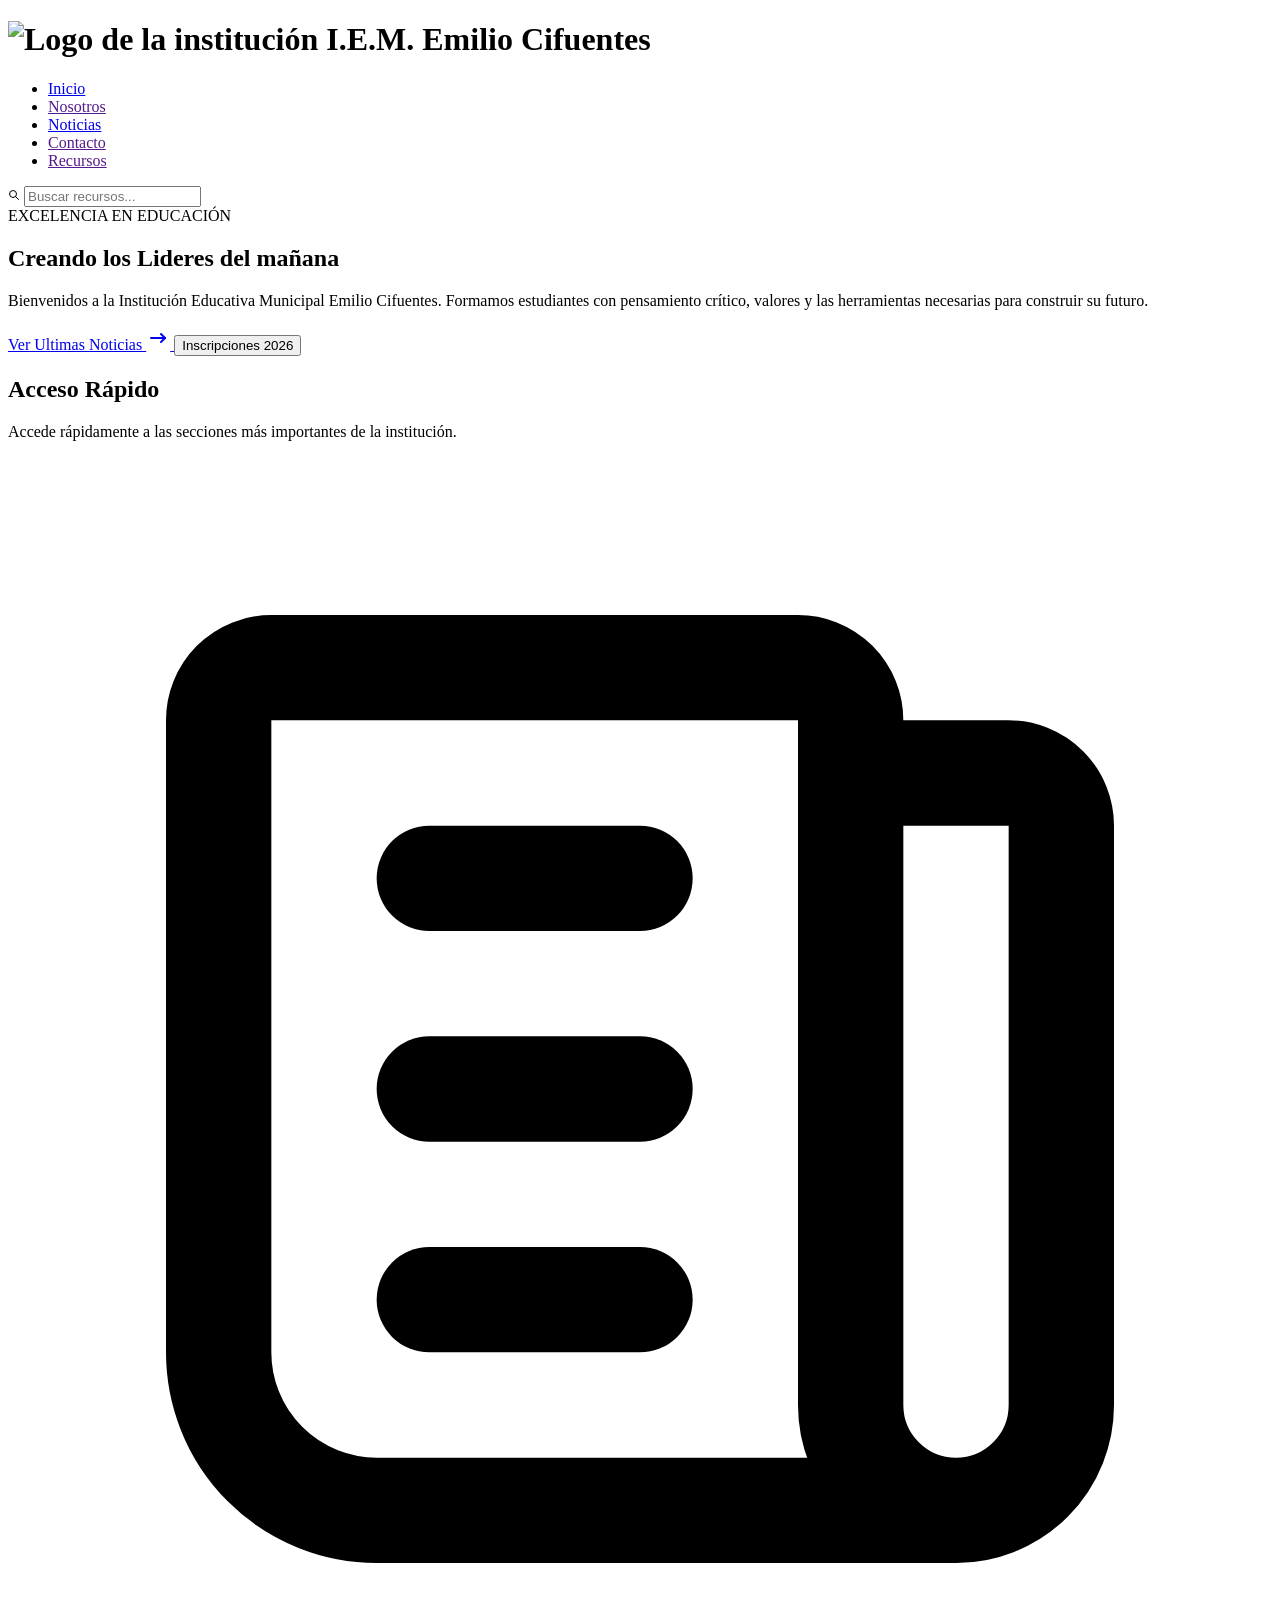
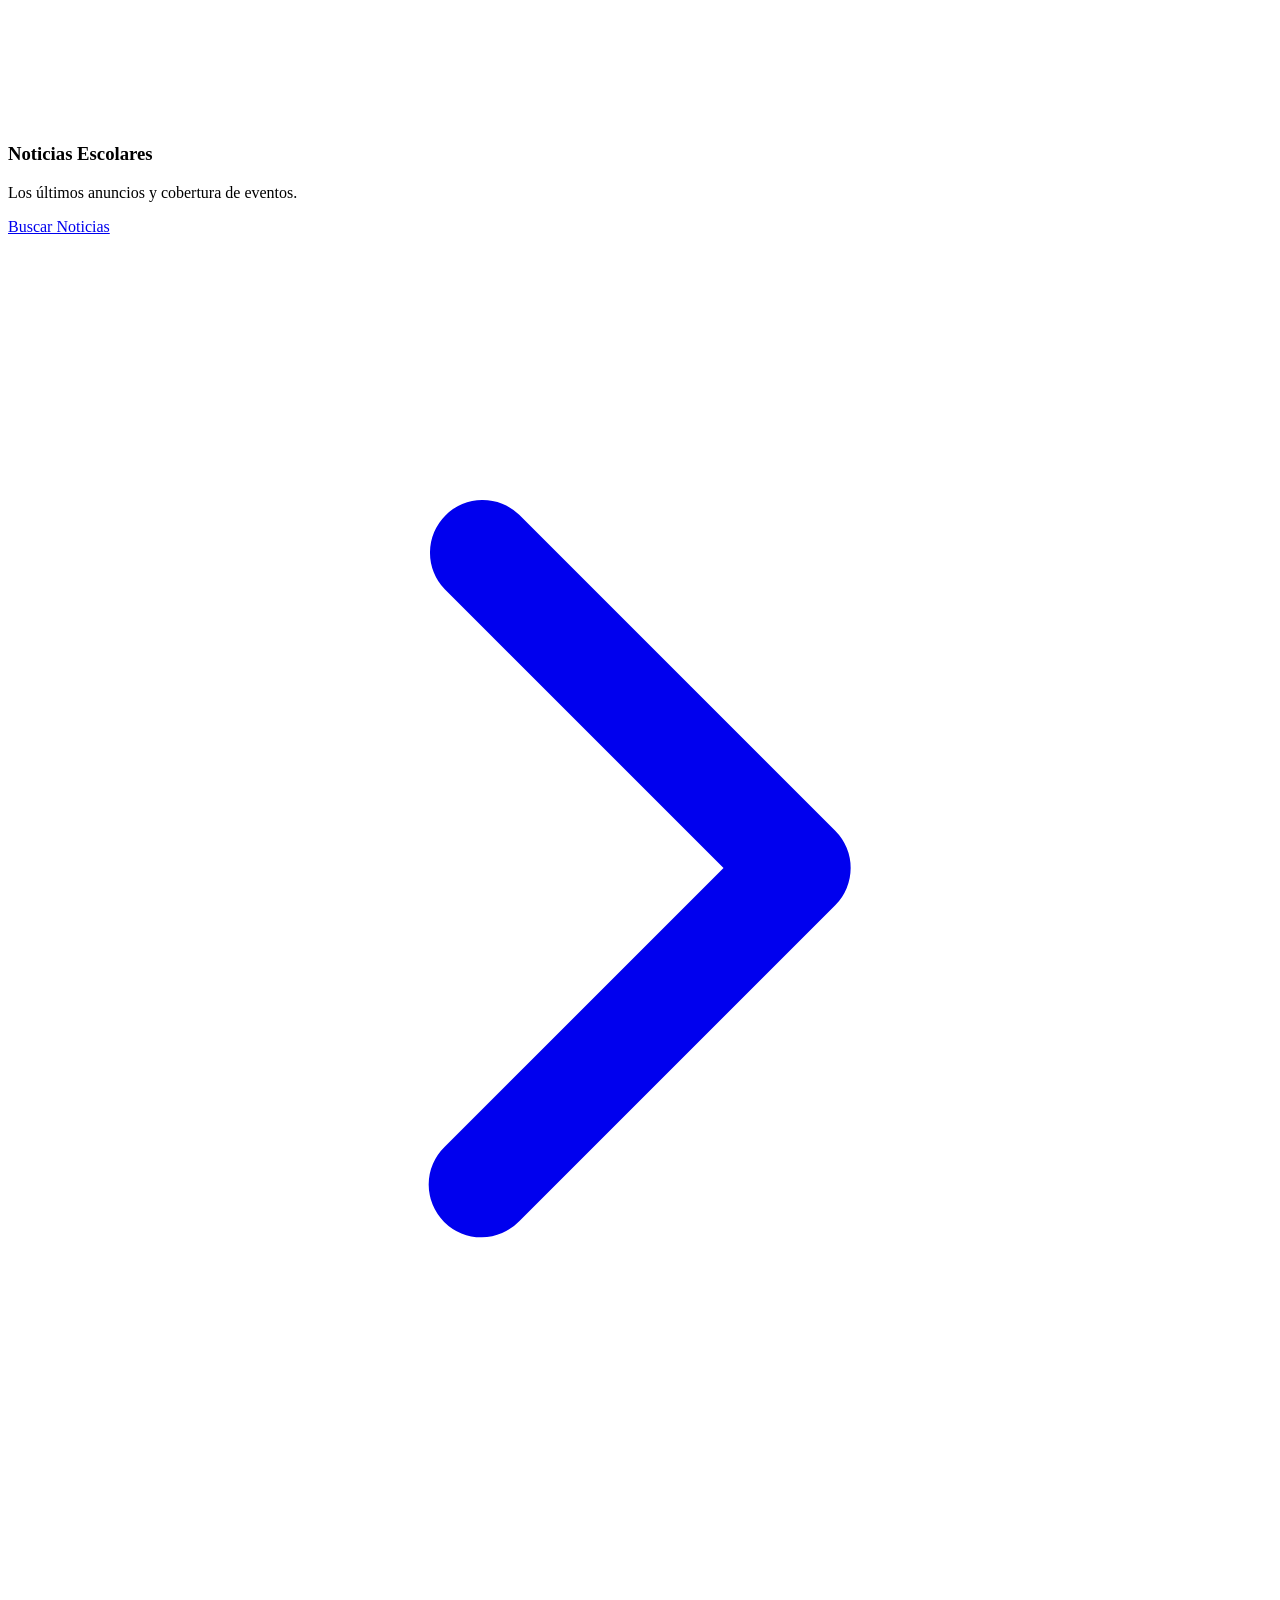
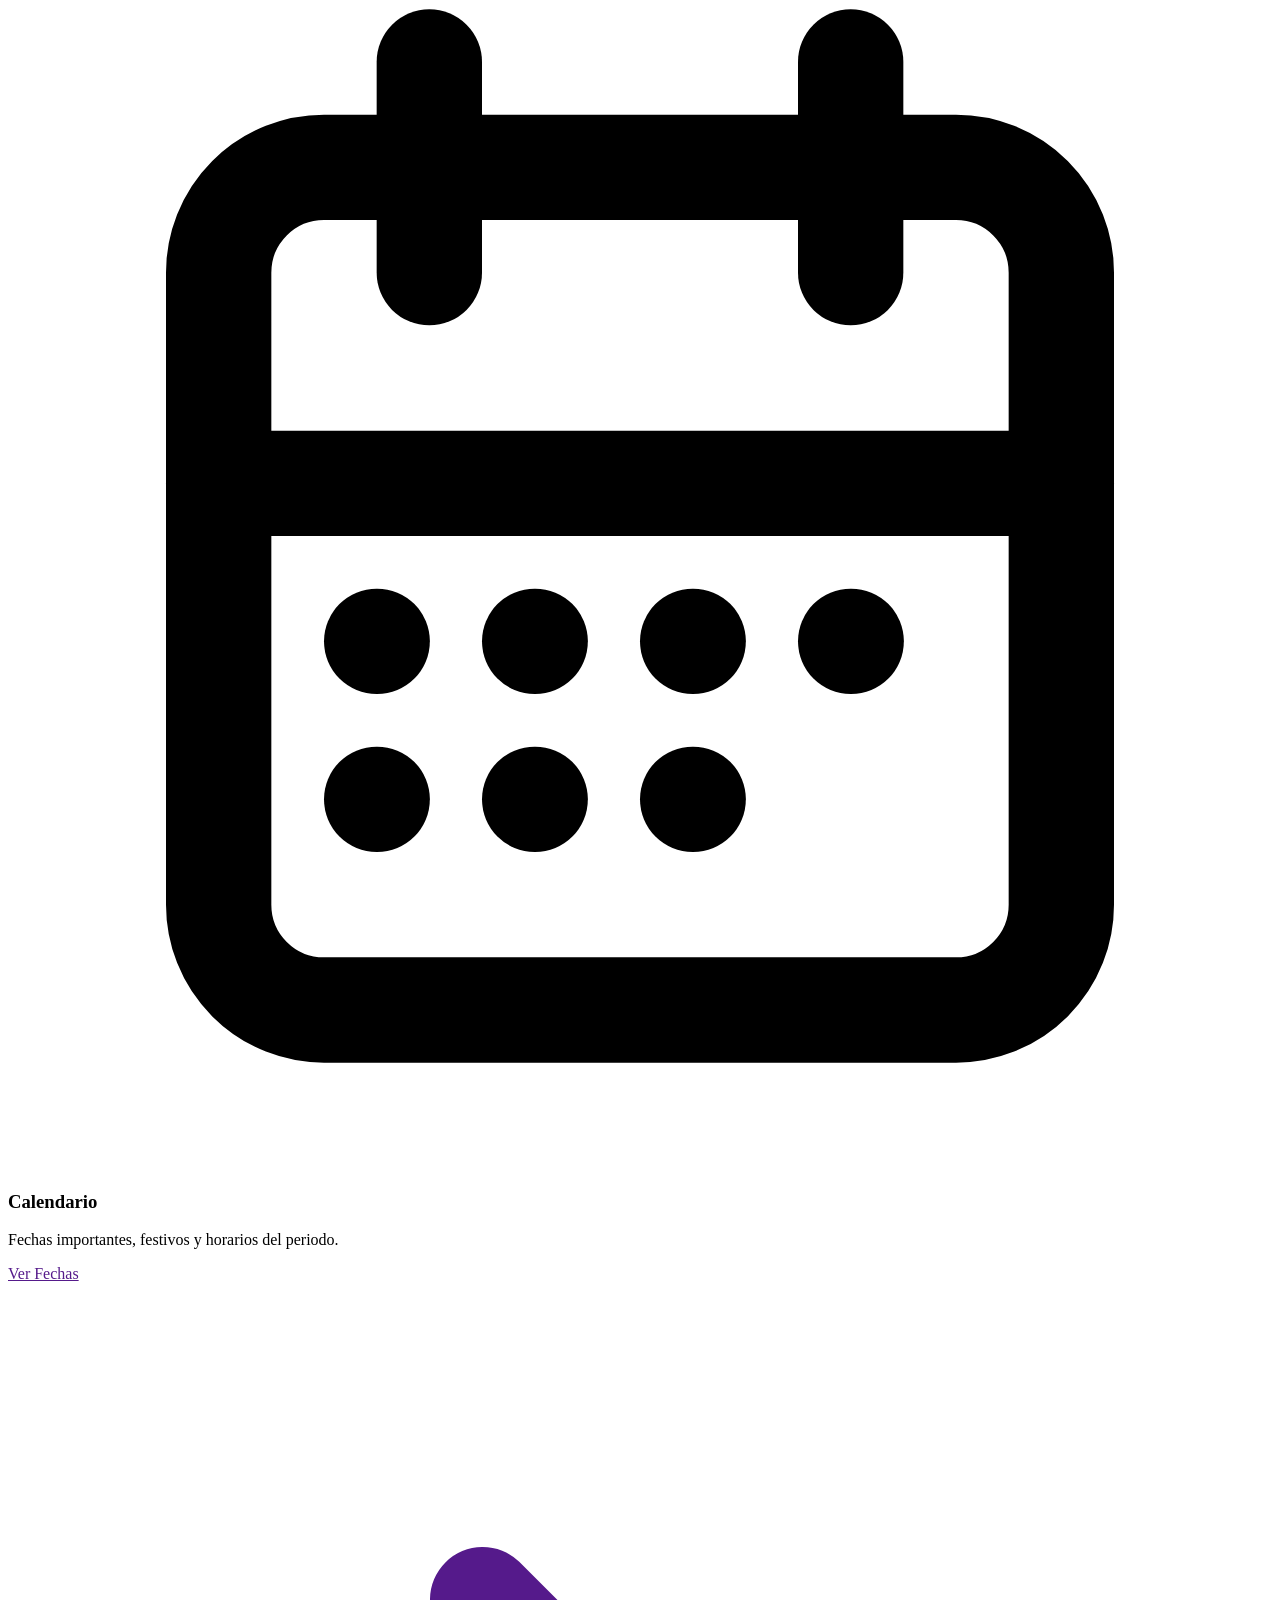
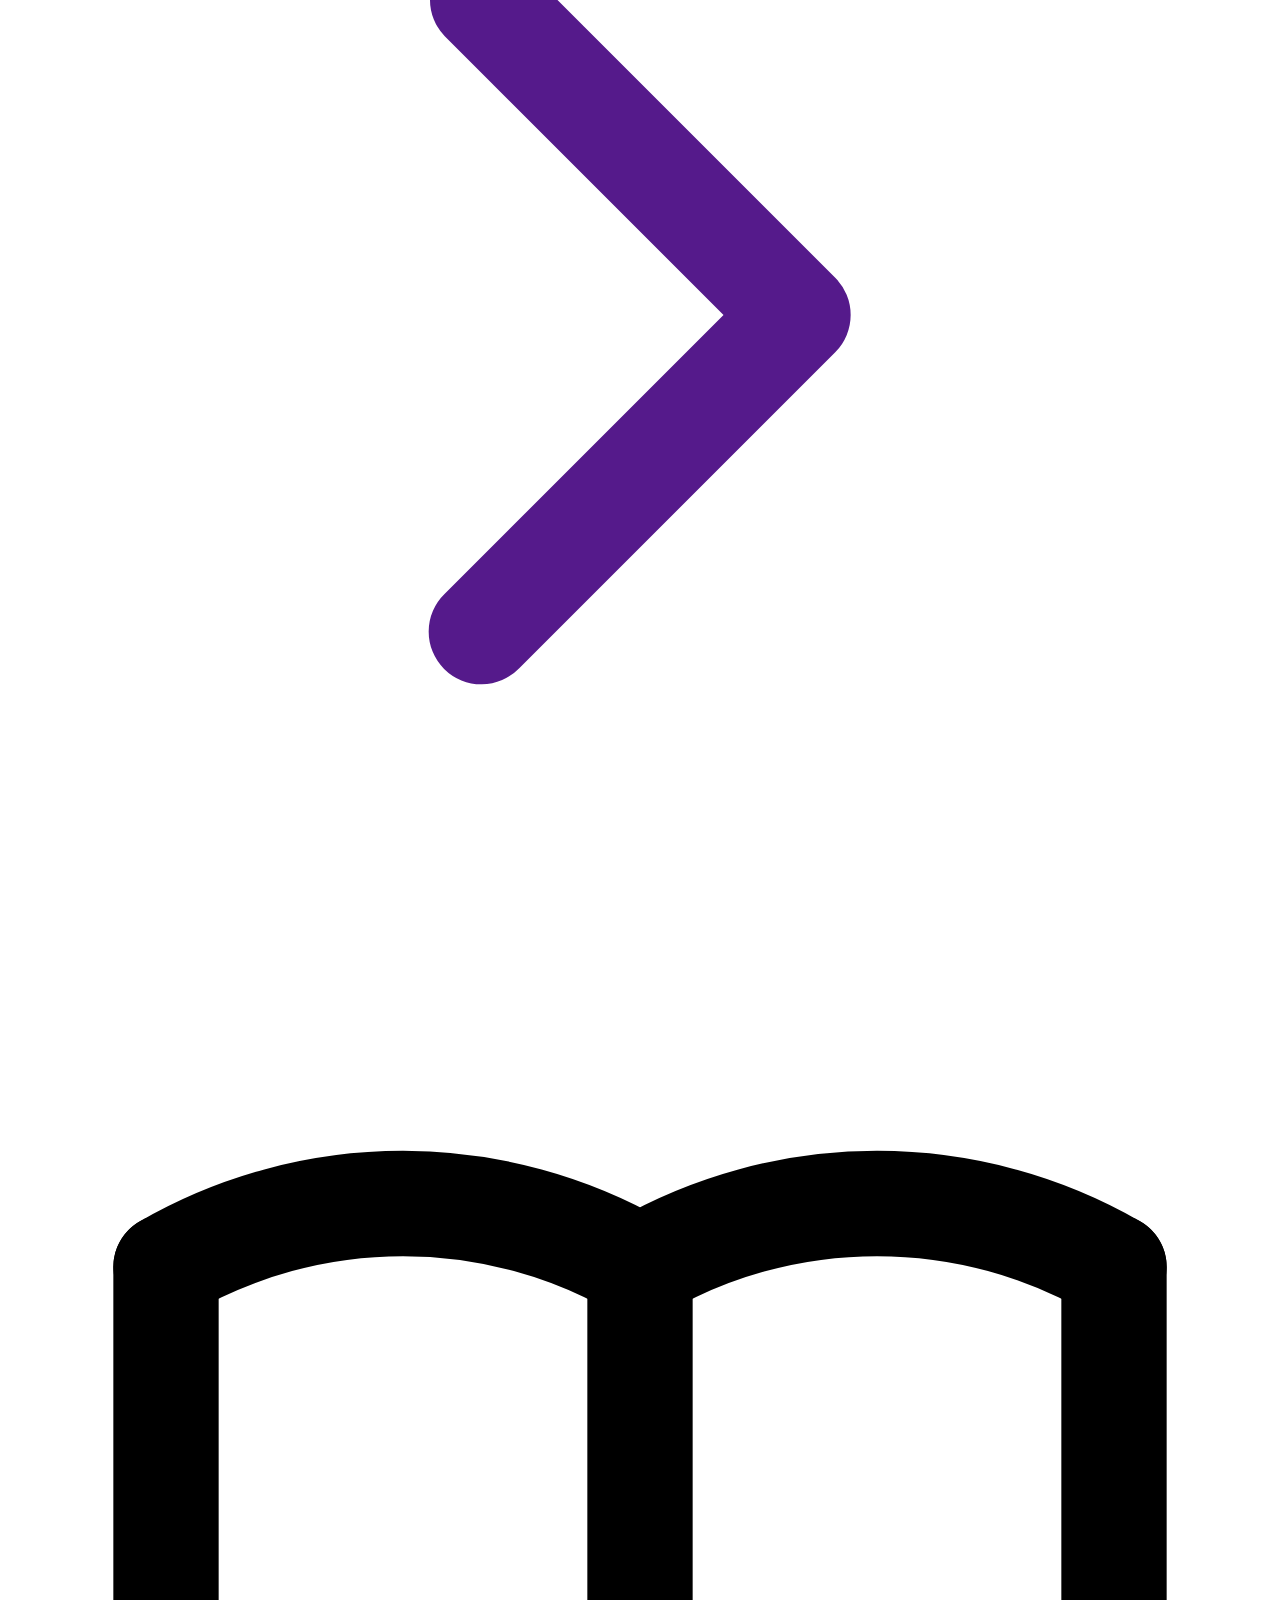
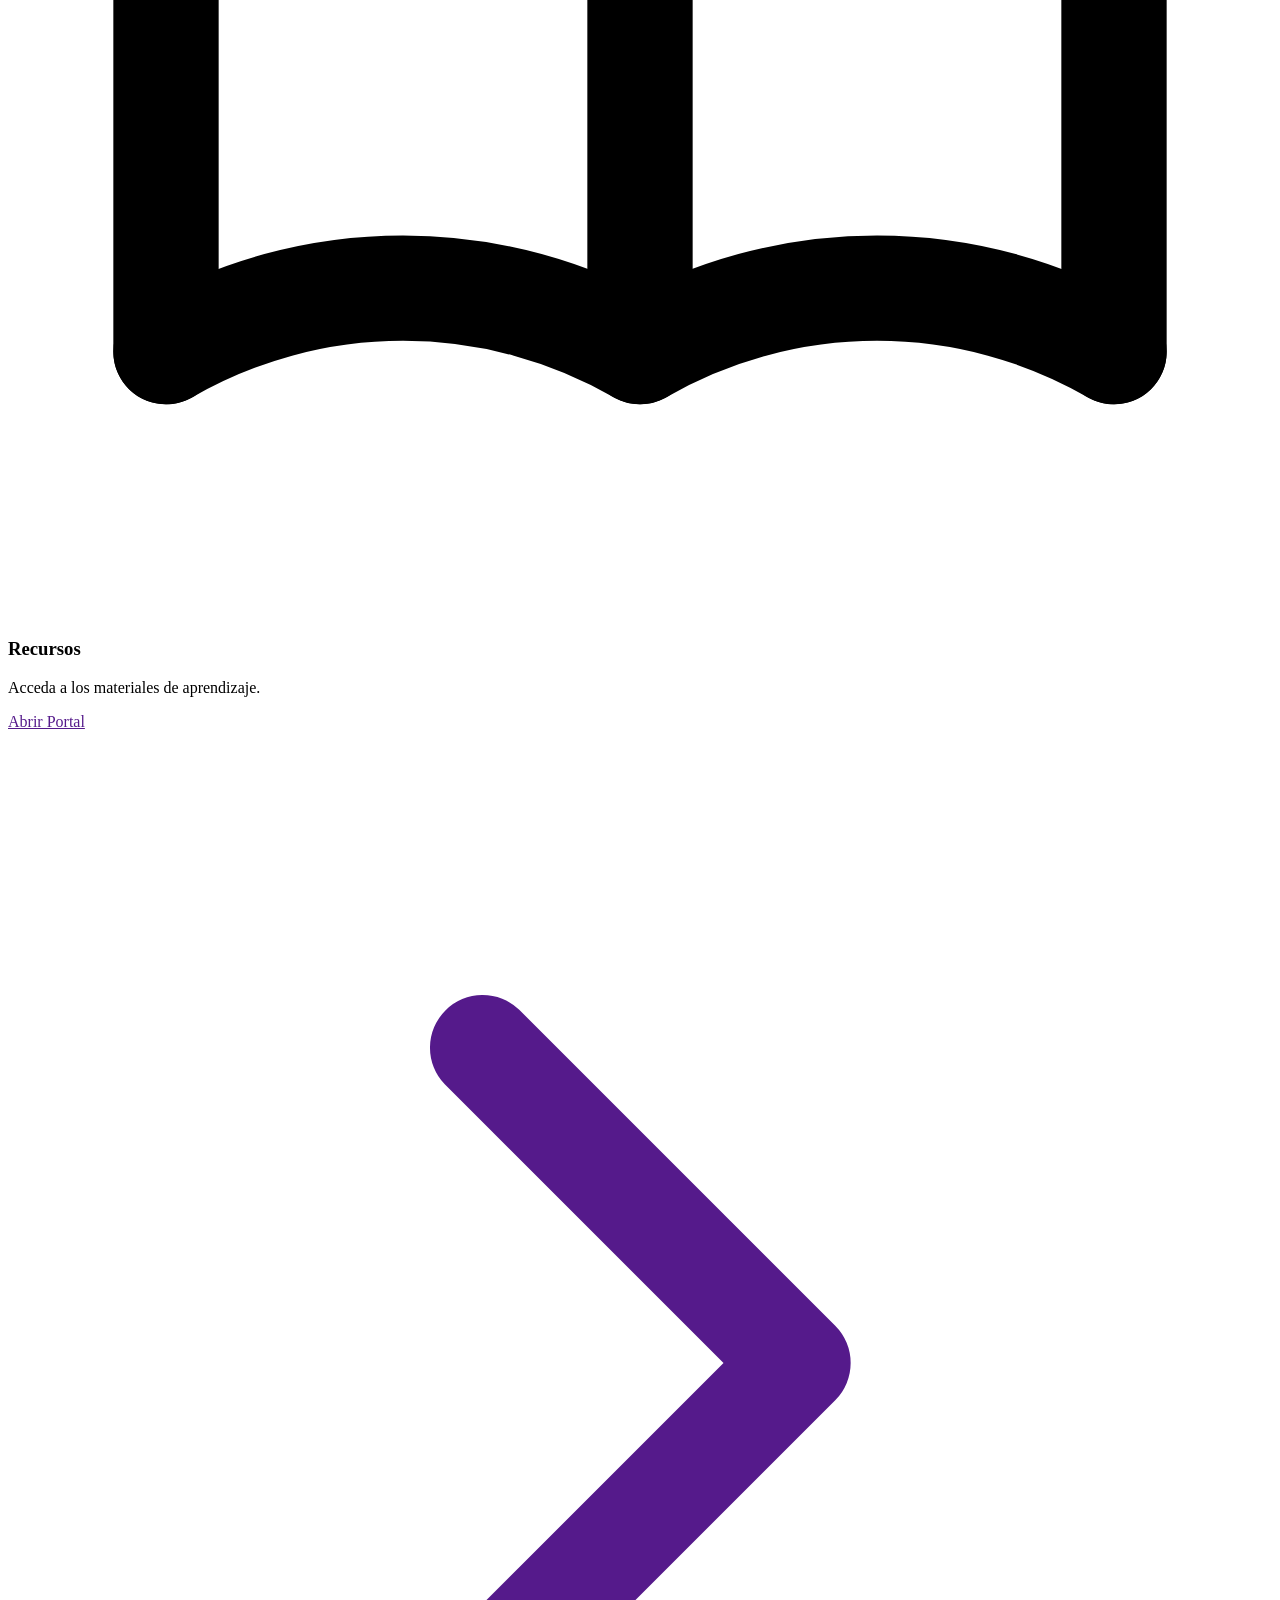
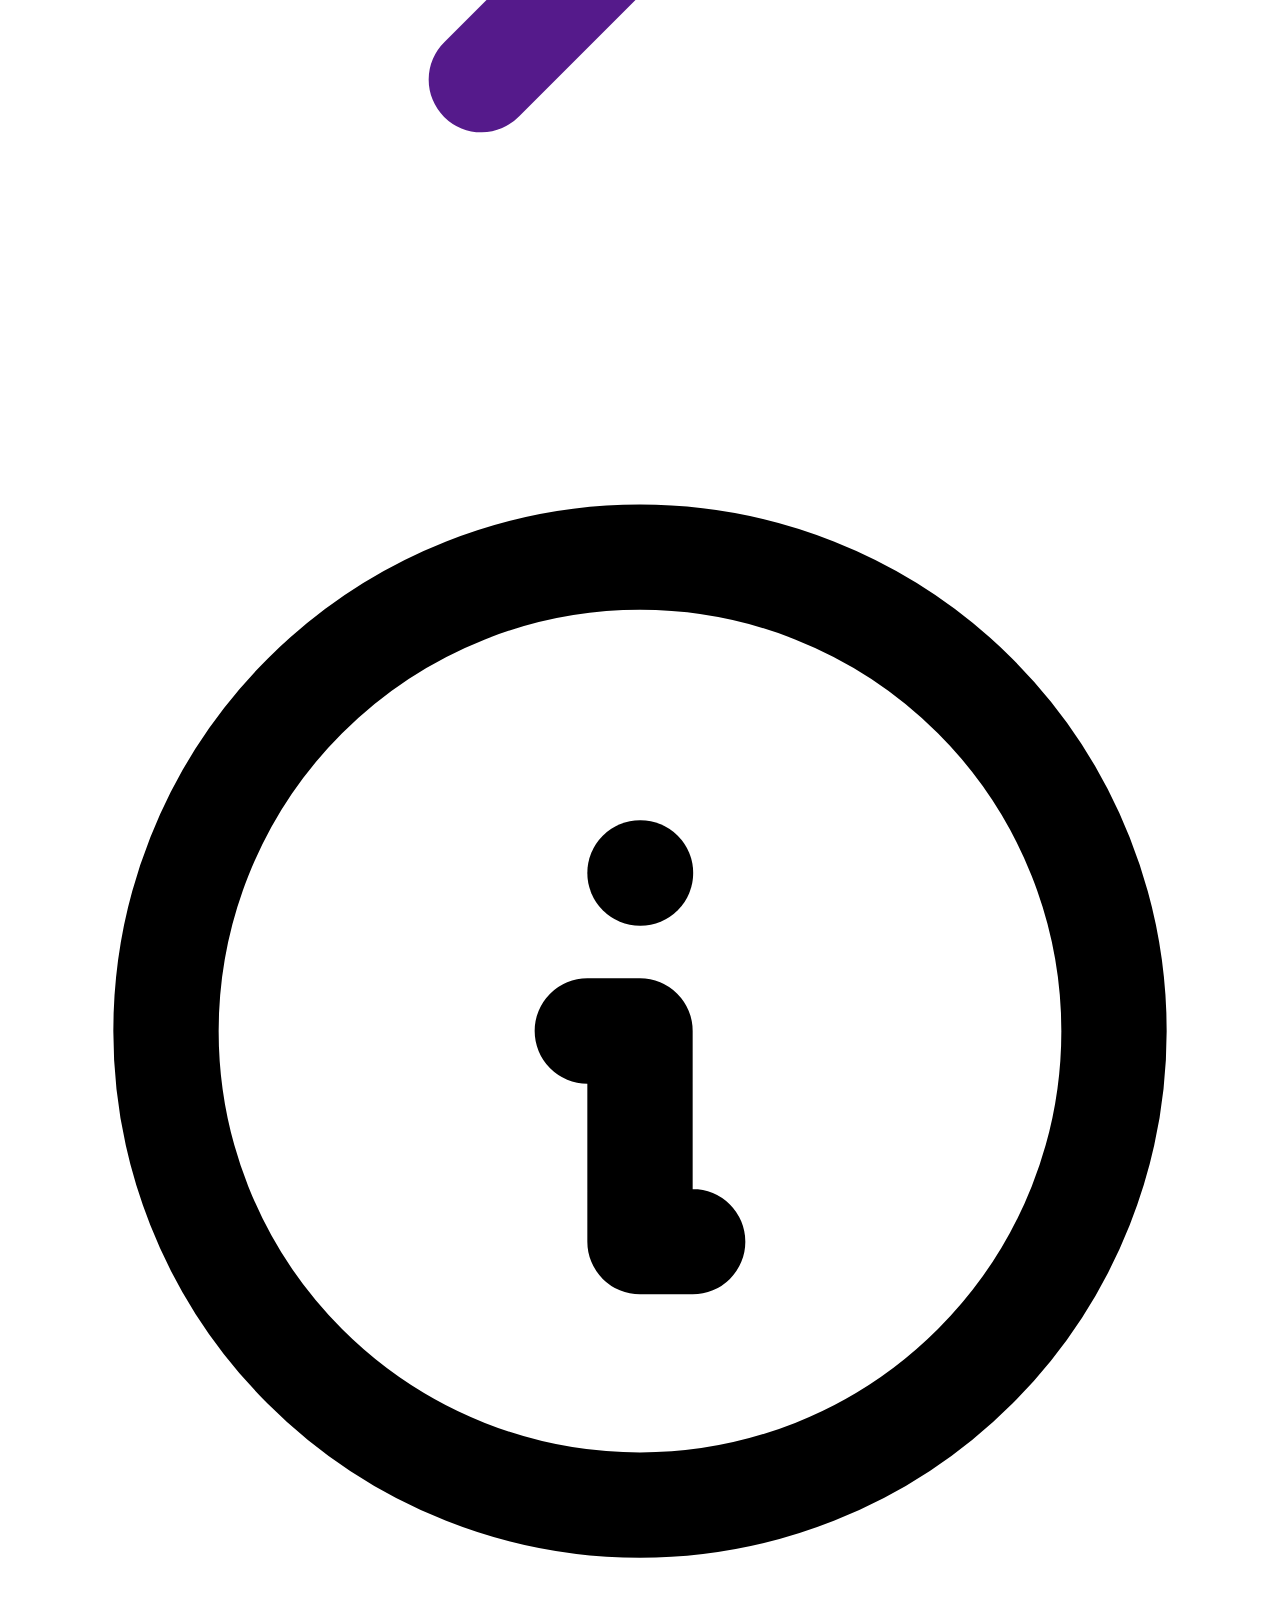
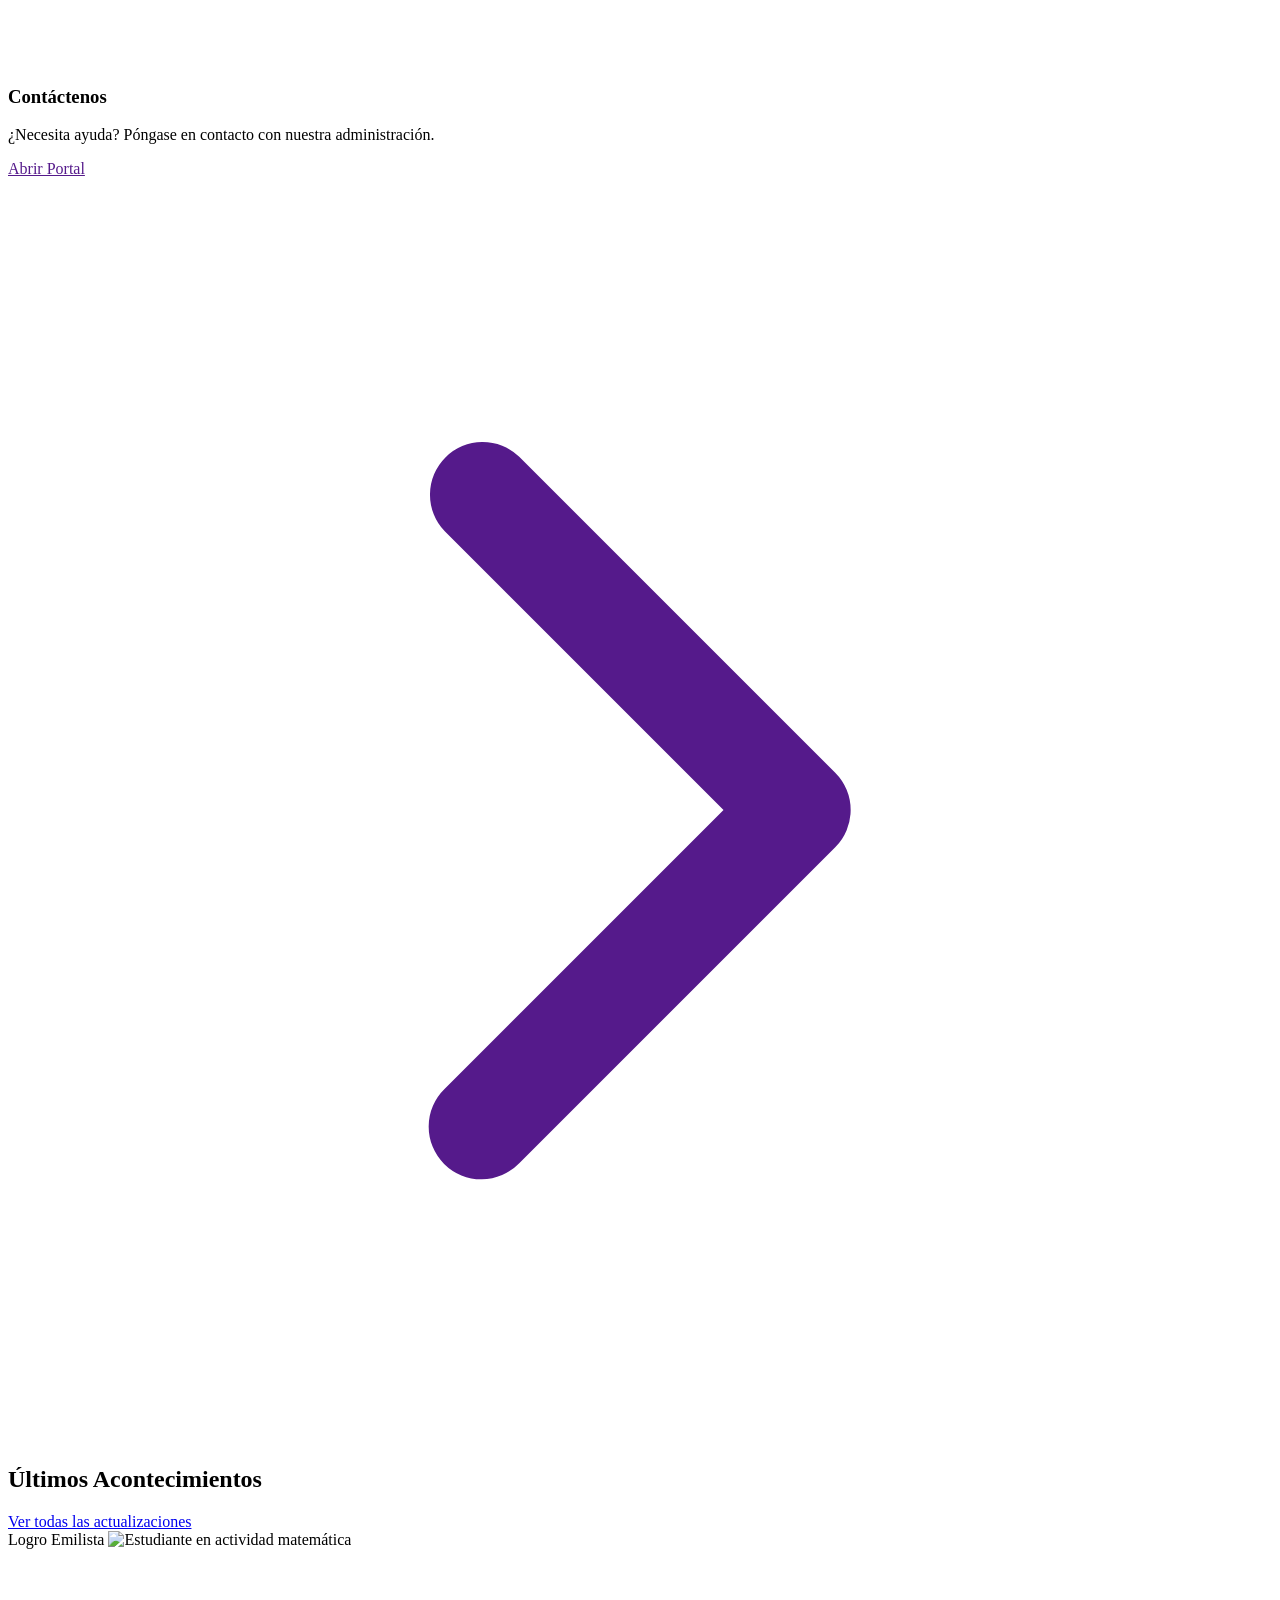
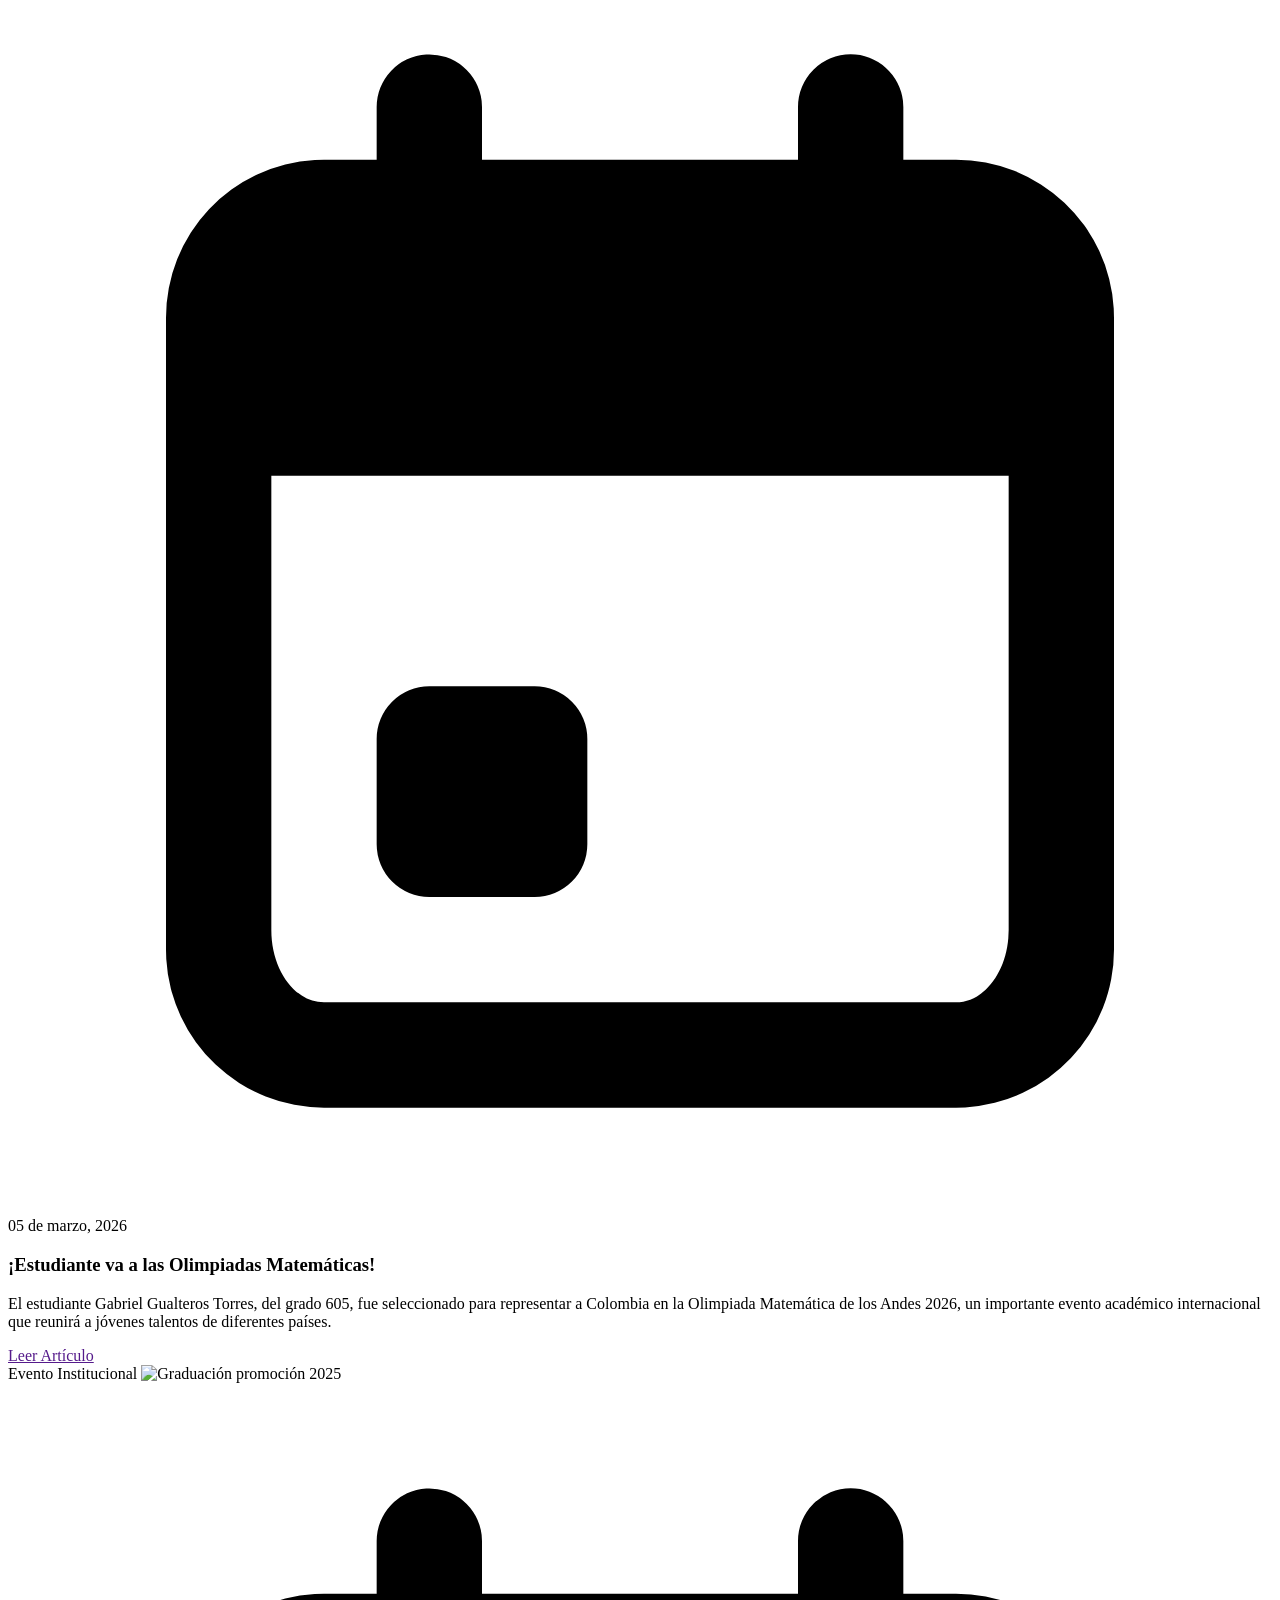
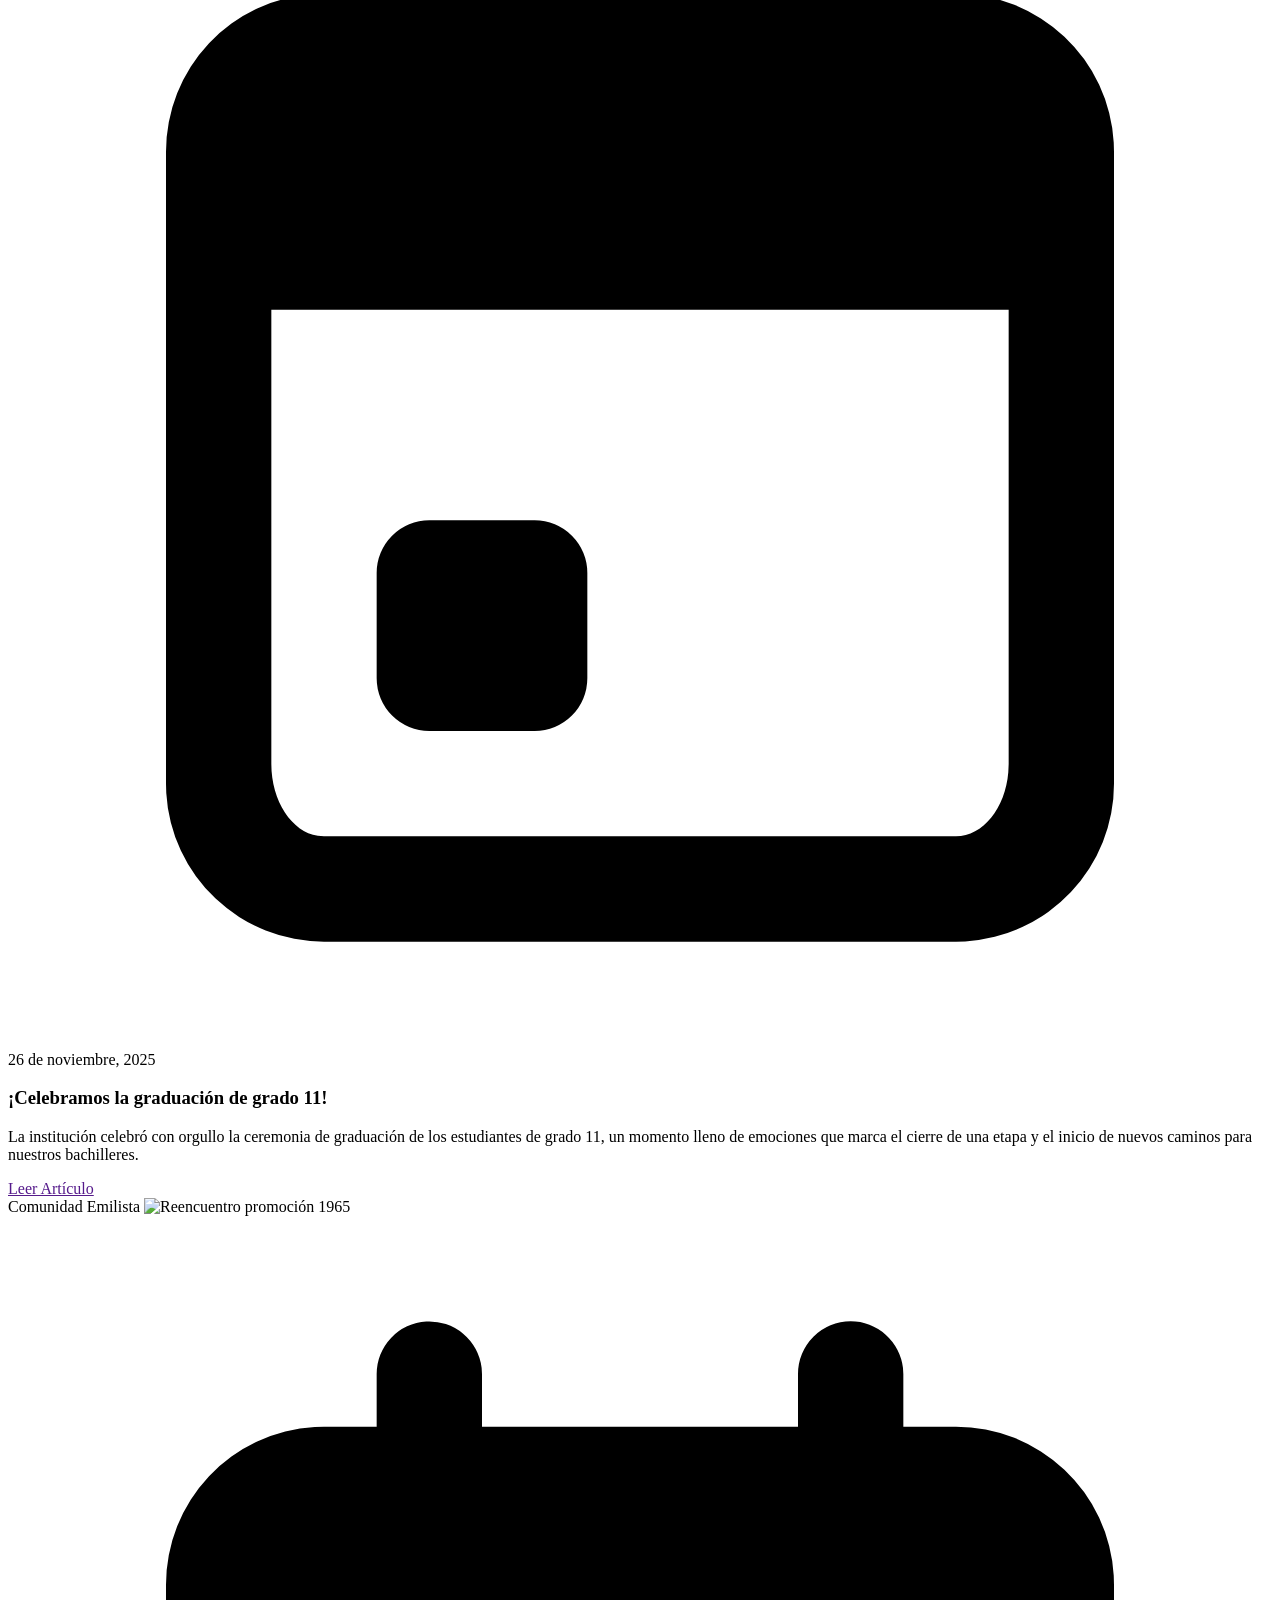
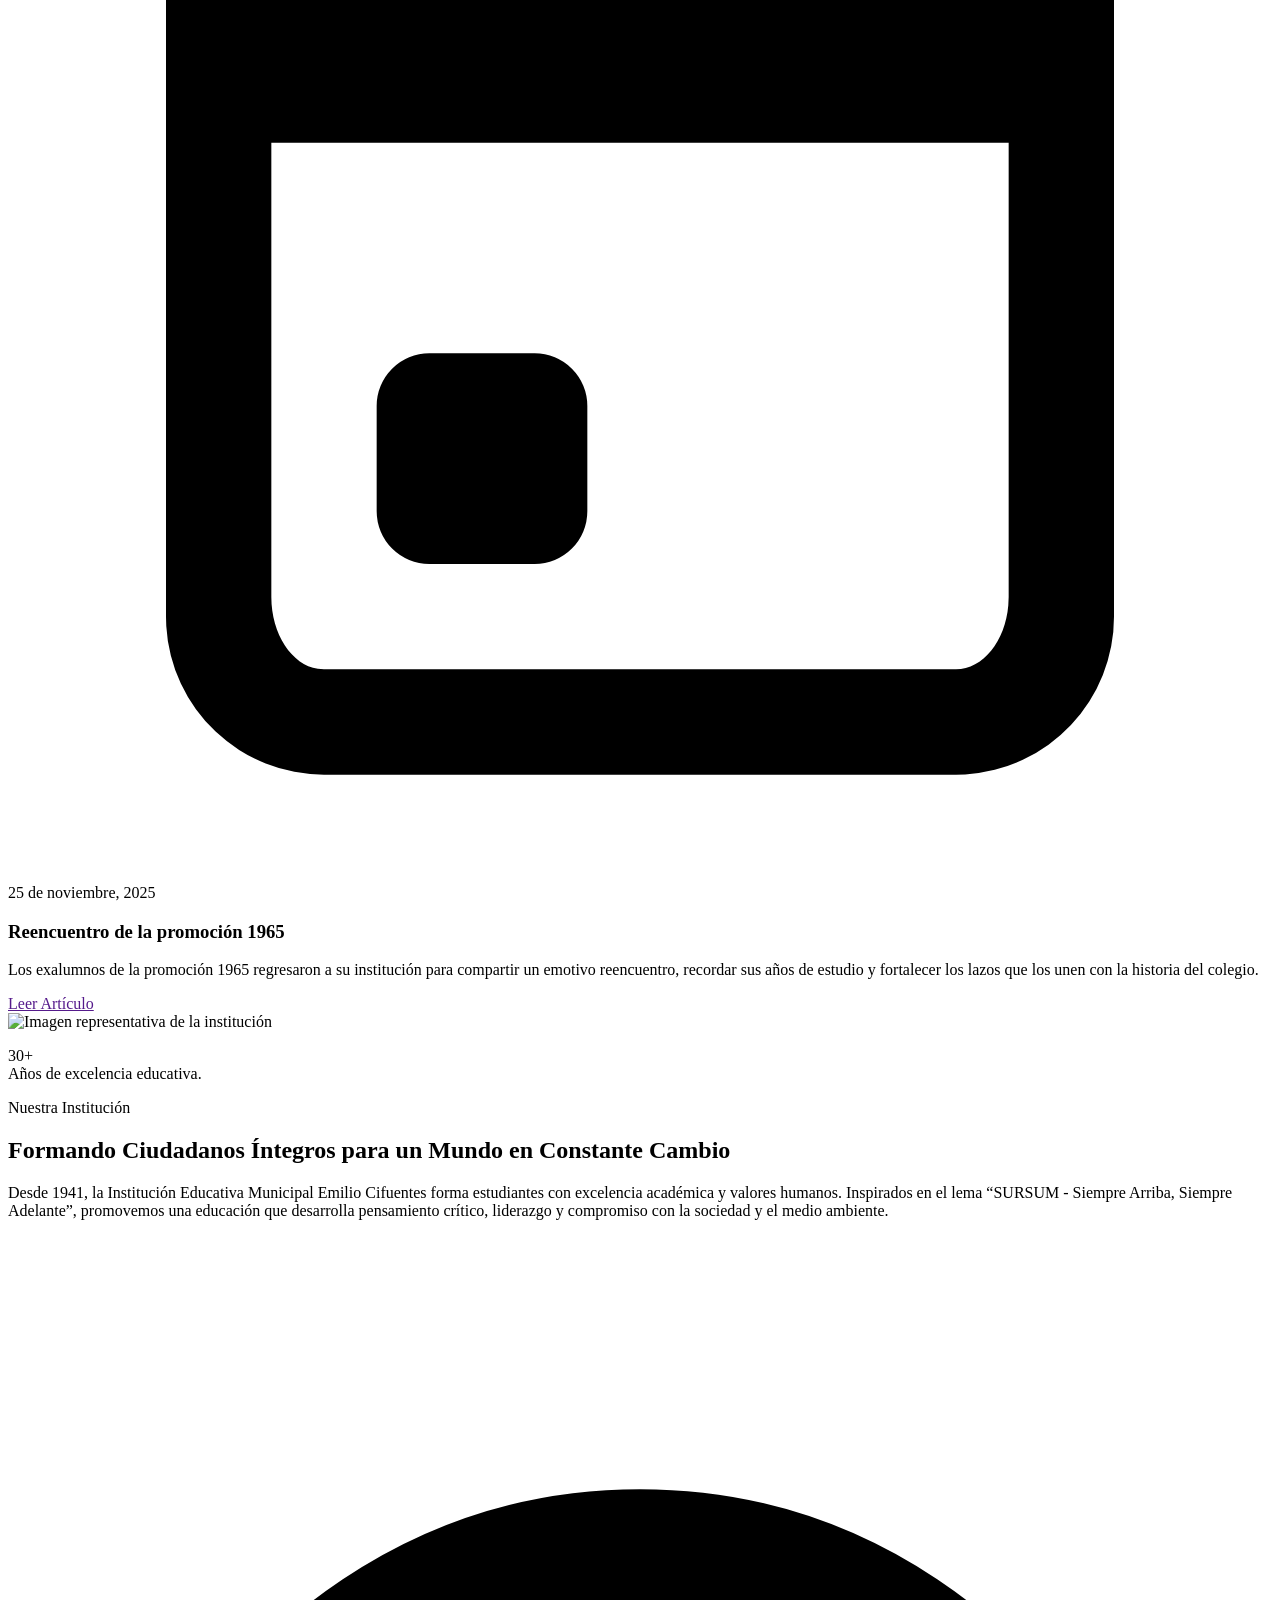
==== commit e52f976d: "Actualización: Se cambia el href del header principal asociado con "Noticias" para que apunte al arc" ====
--- a/index.html
+++ b/index.html
@@ -41,7 +41,7 @@
           <ul class="links_navegacion">
             <li><a href="../index.html">Inicio</a></li>
             <li><a href="">Nosotros</a></li>
-            <li><a href="">Noticias</a></li>
+            <li><a href="pages/noticias.html">Noticias</a></li>
             <li><a href="">Contacto</a></li>
             <li><a href="">Recursos</a></li>
           </ul>
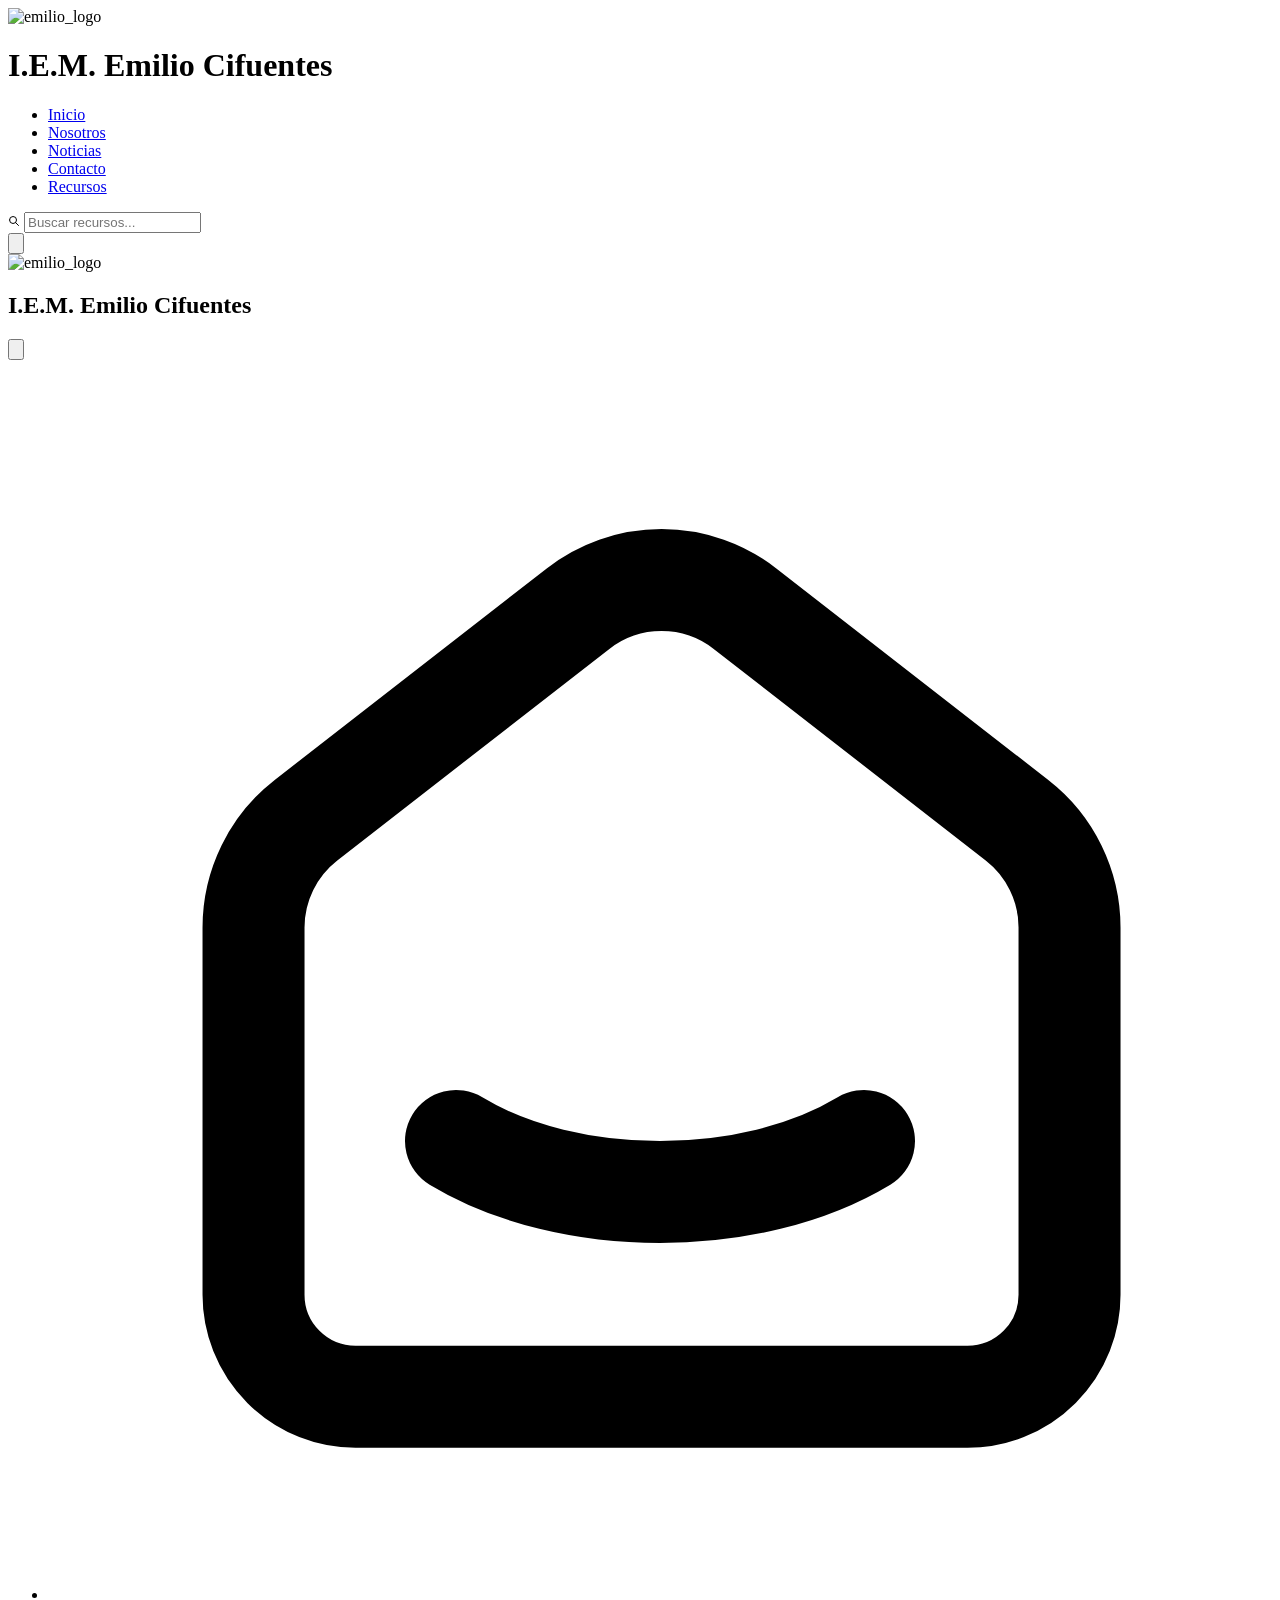
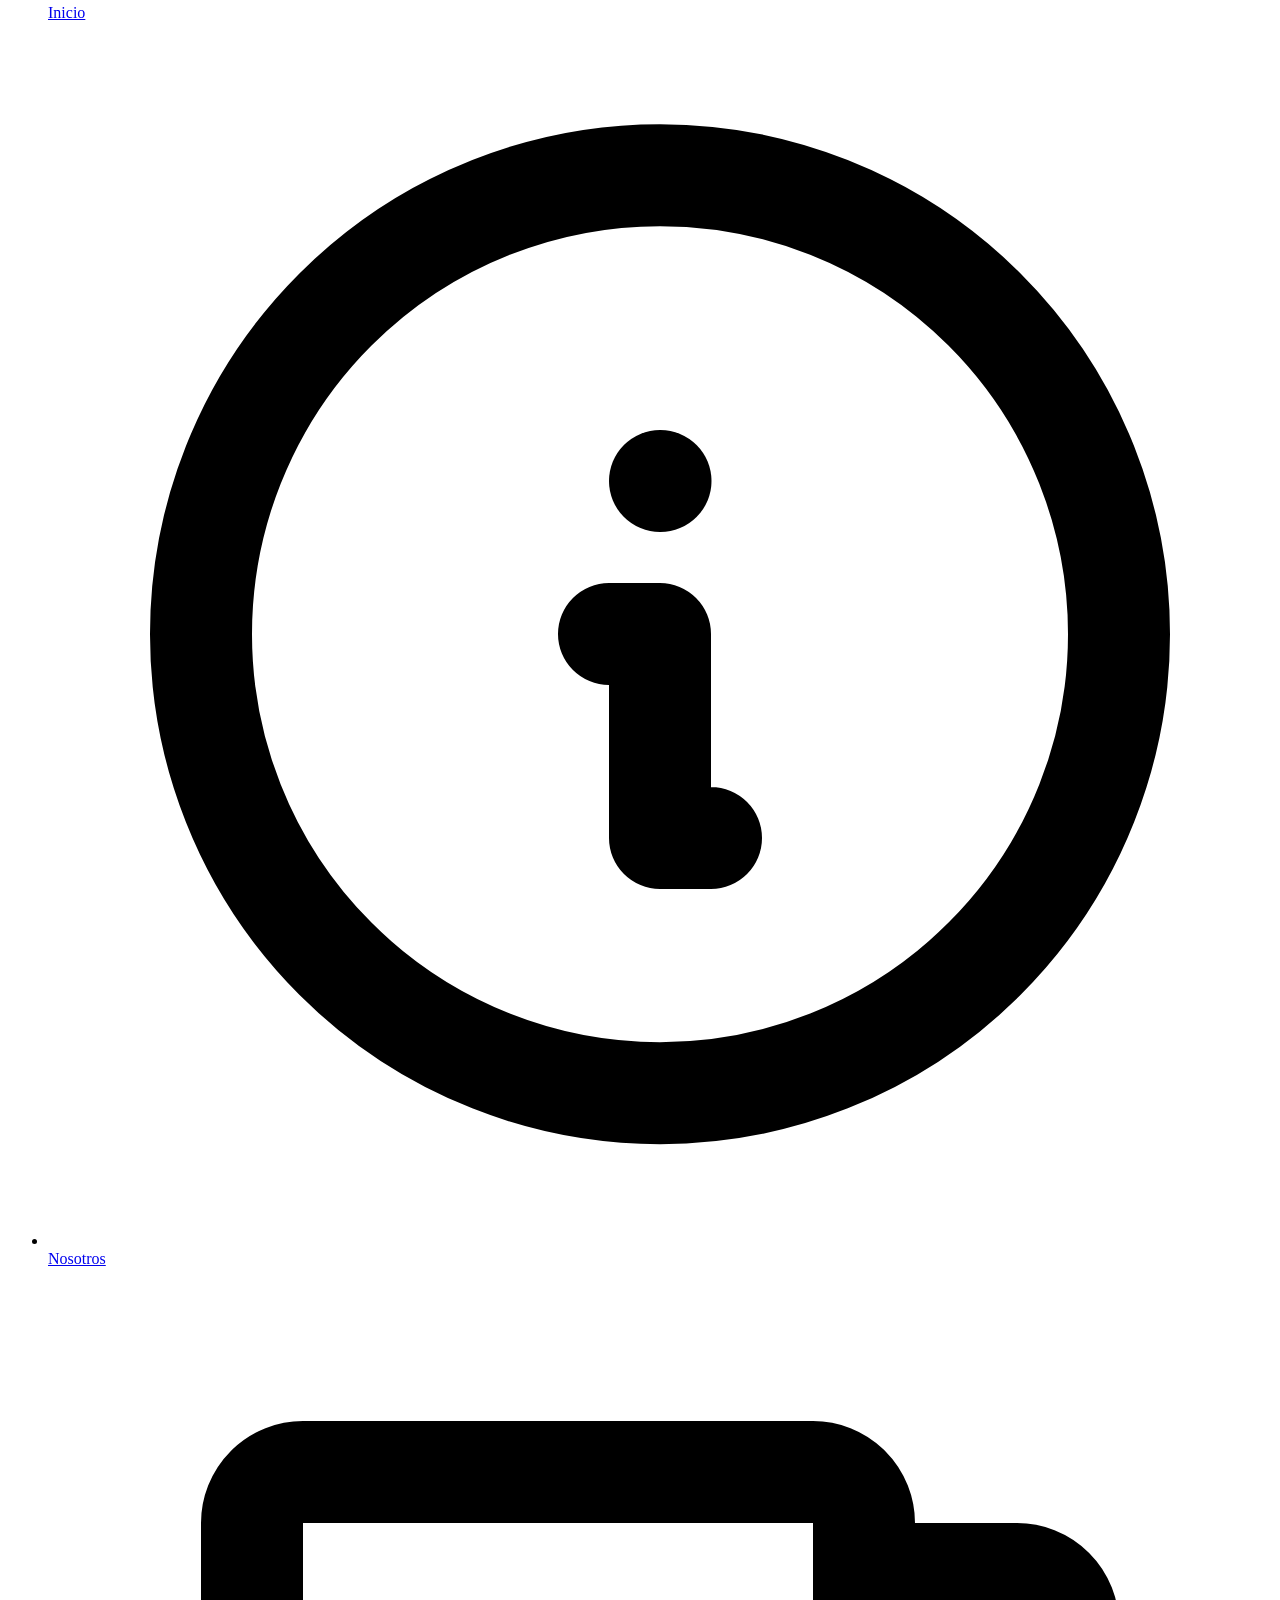
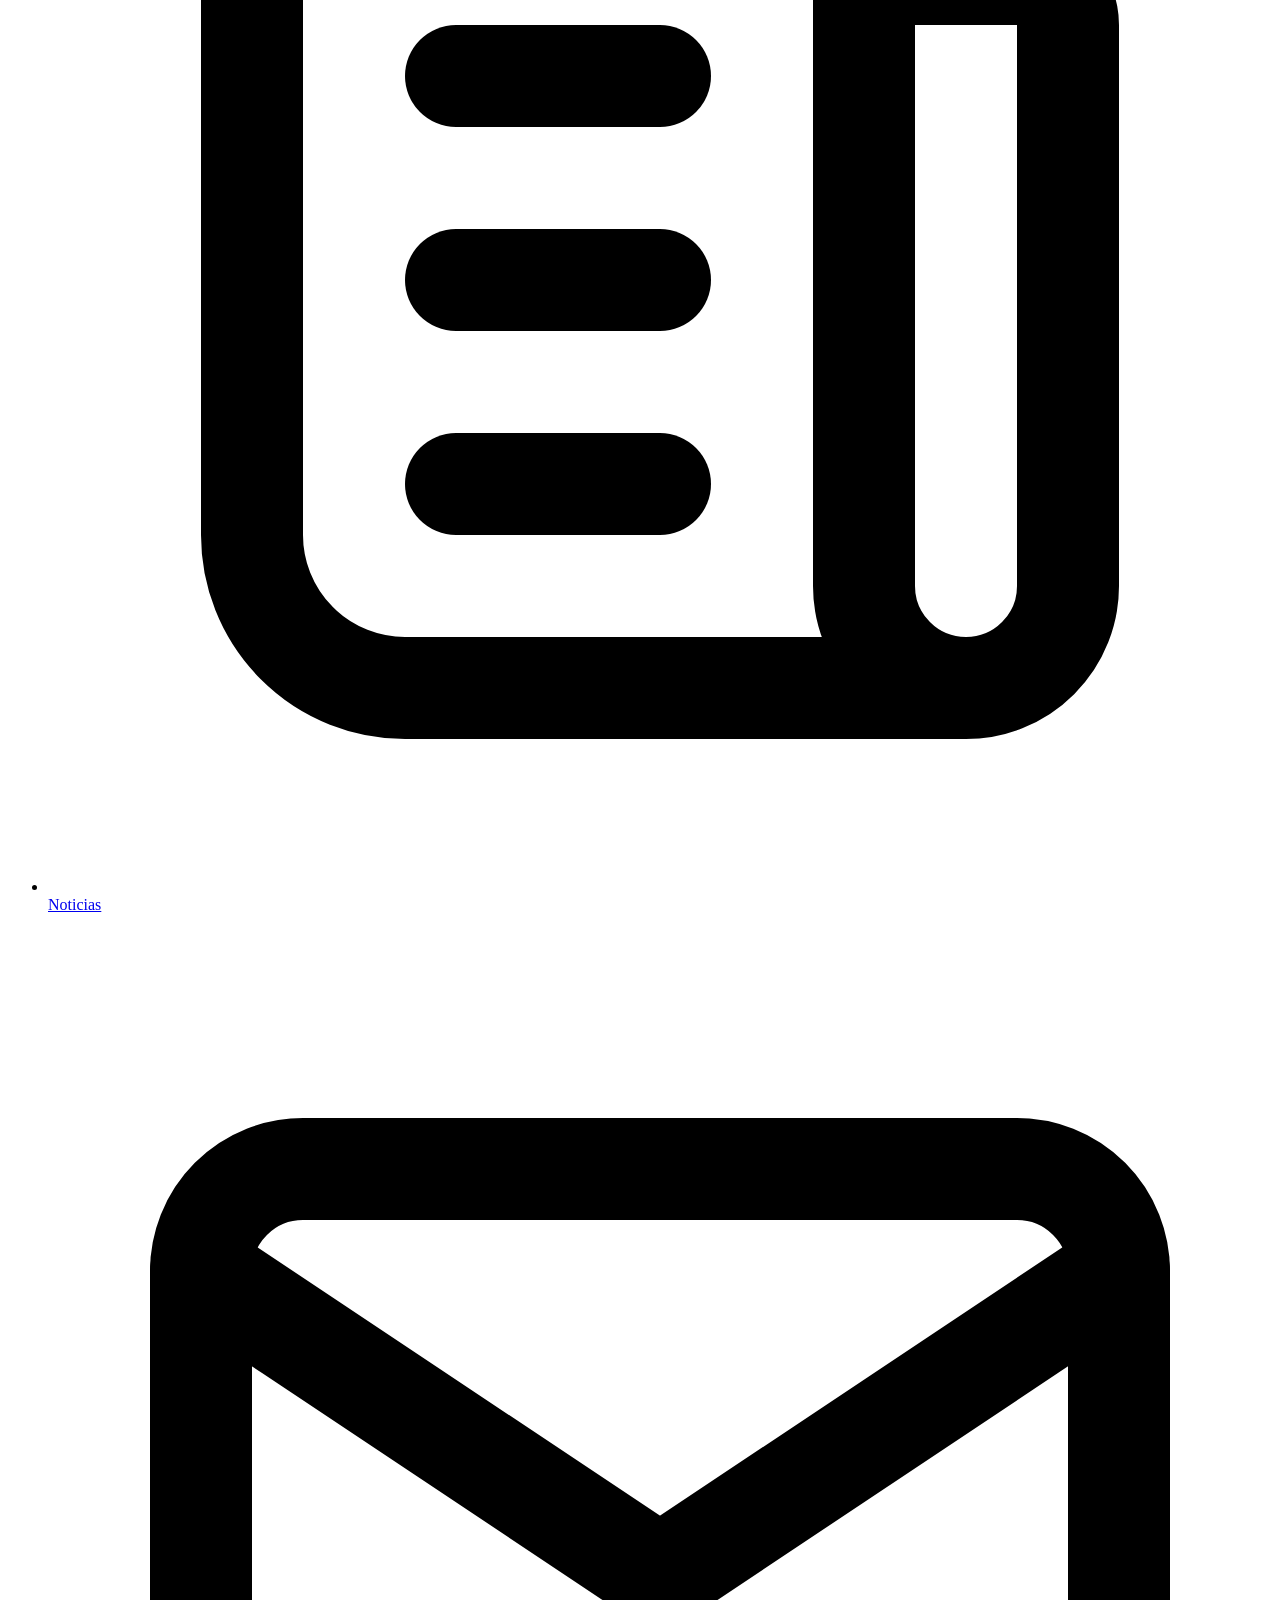
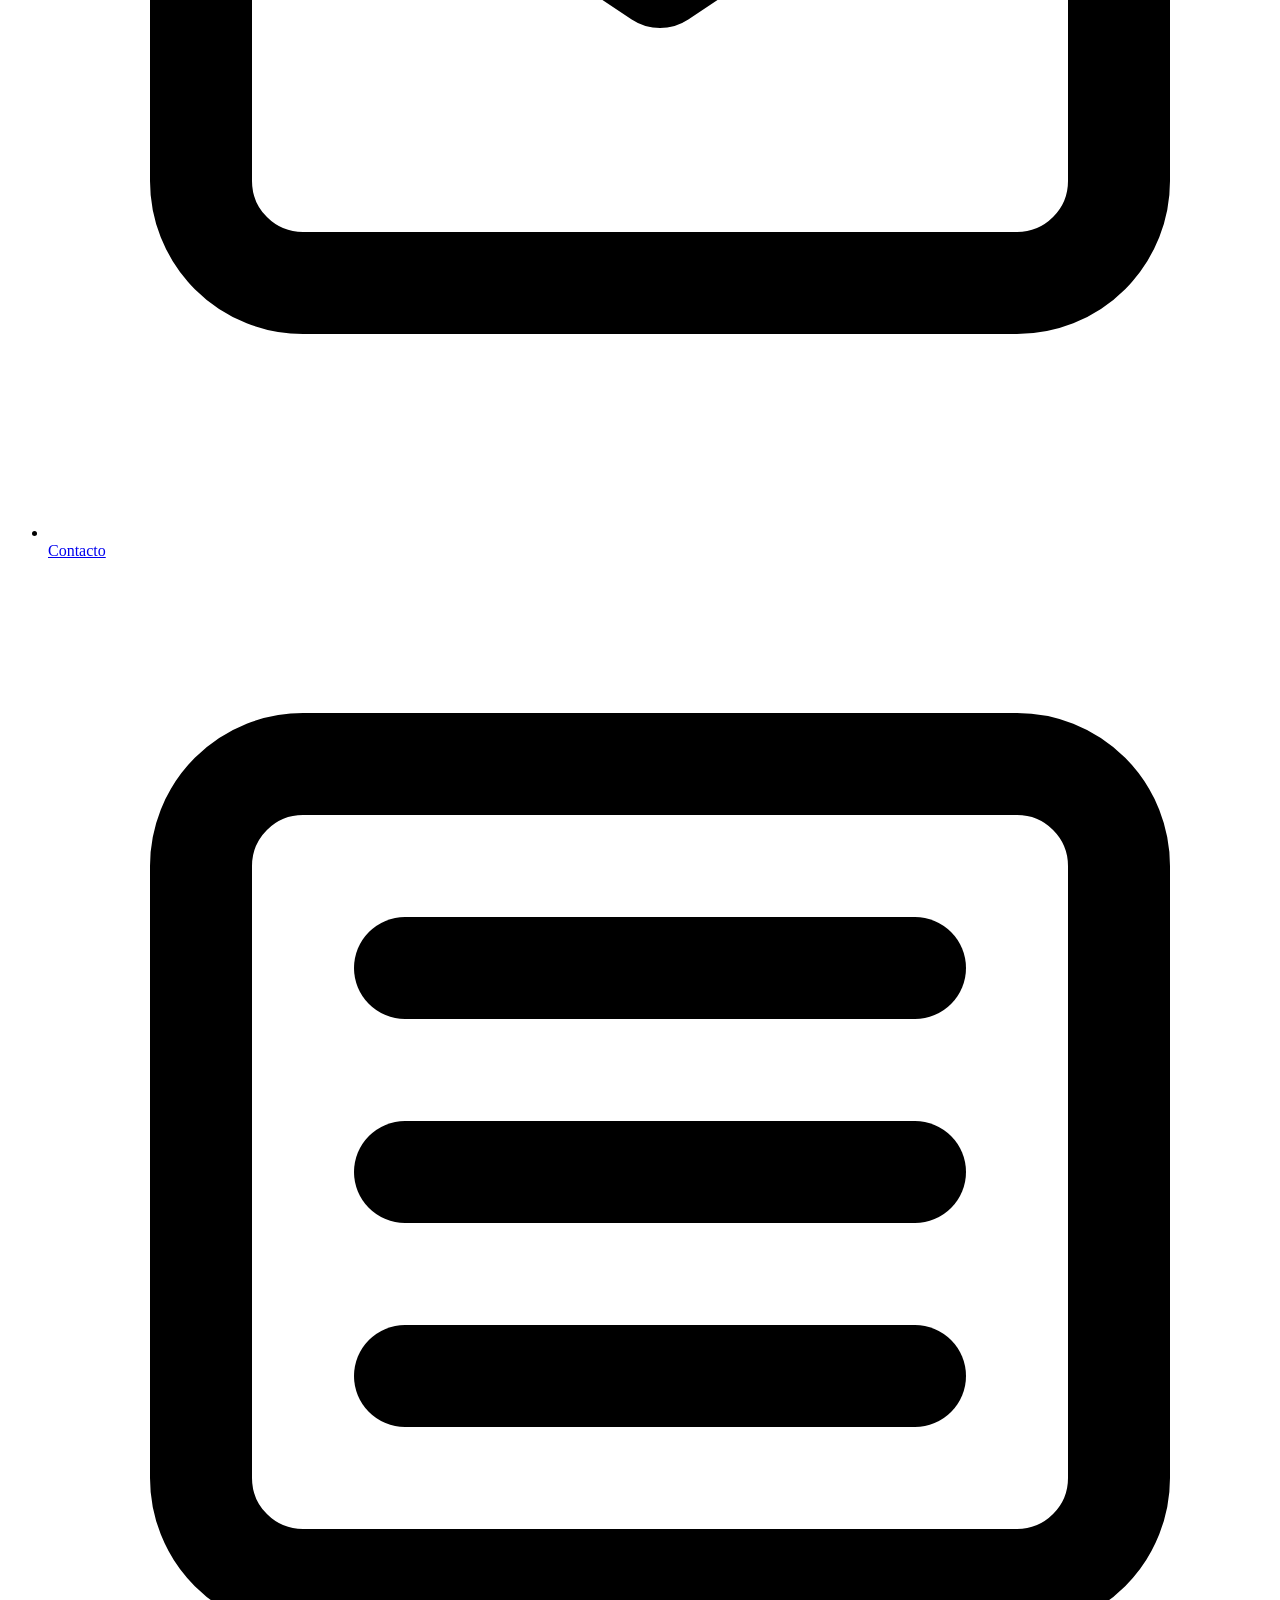
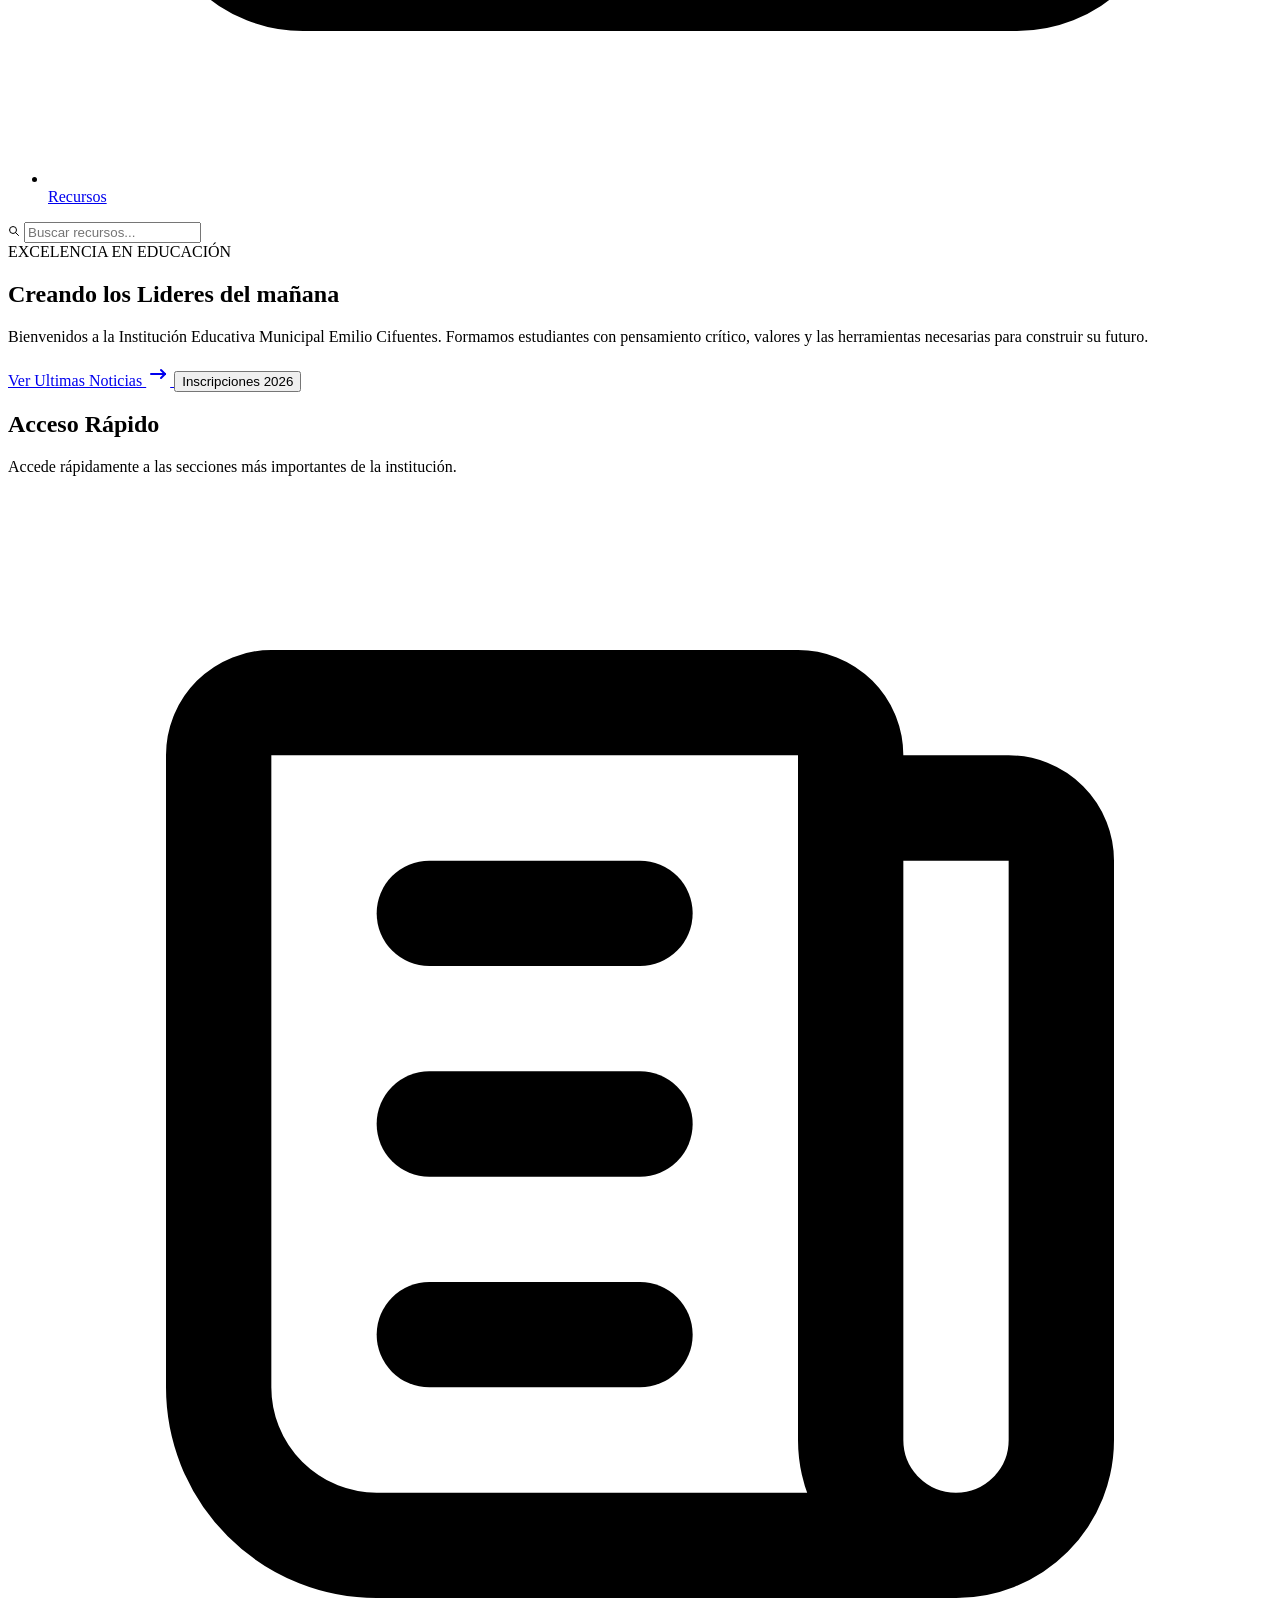
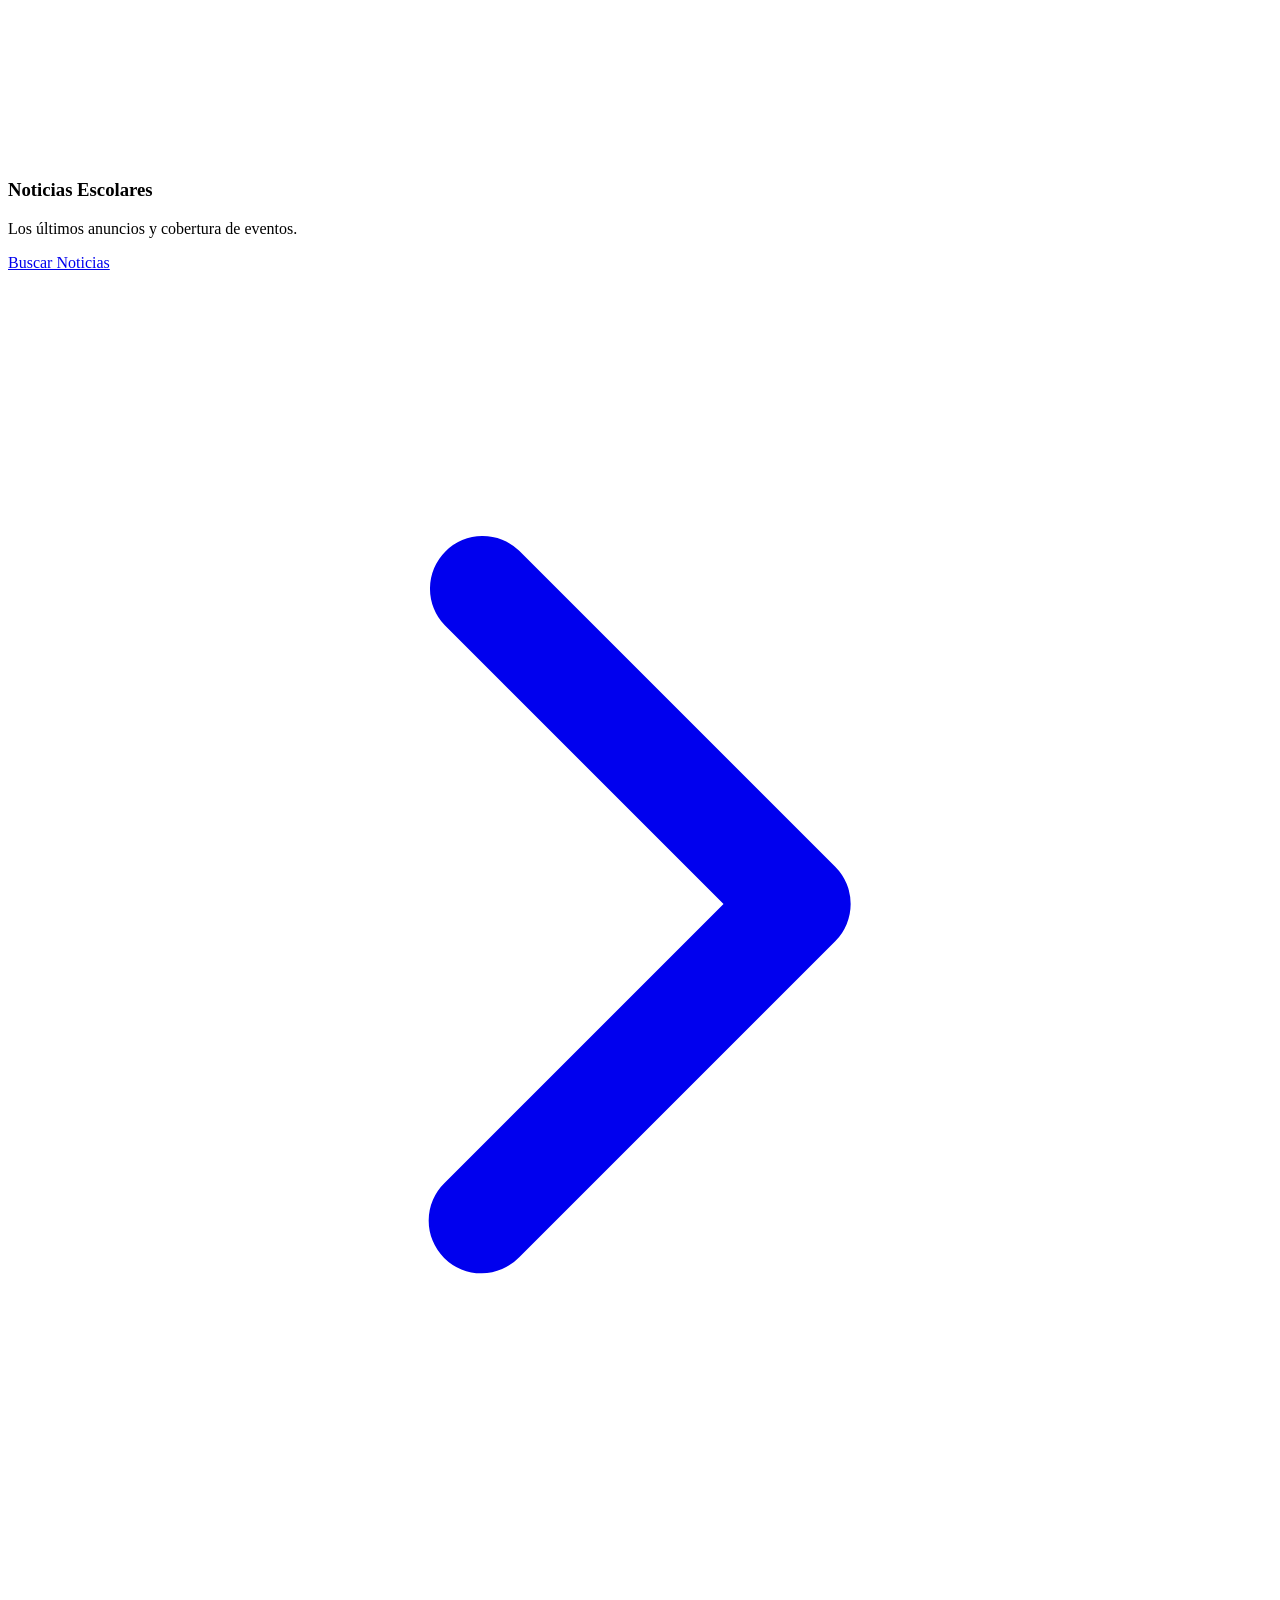
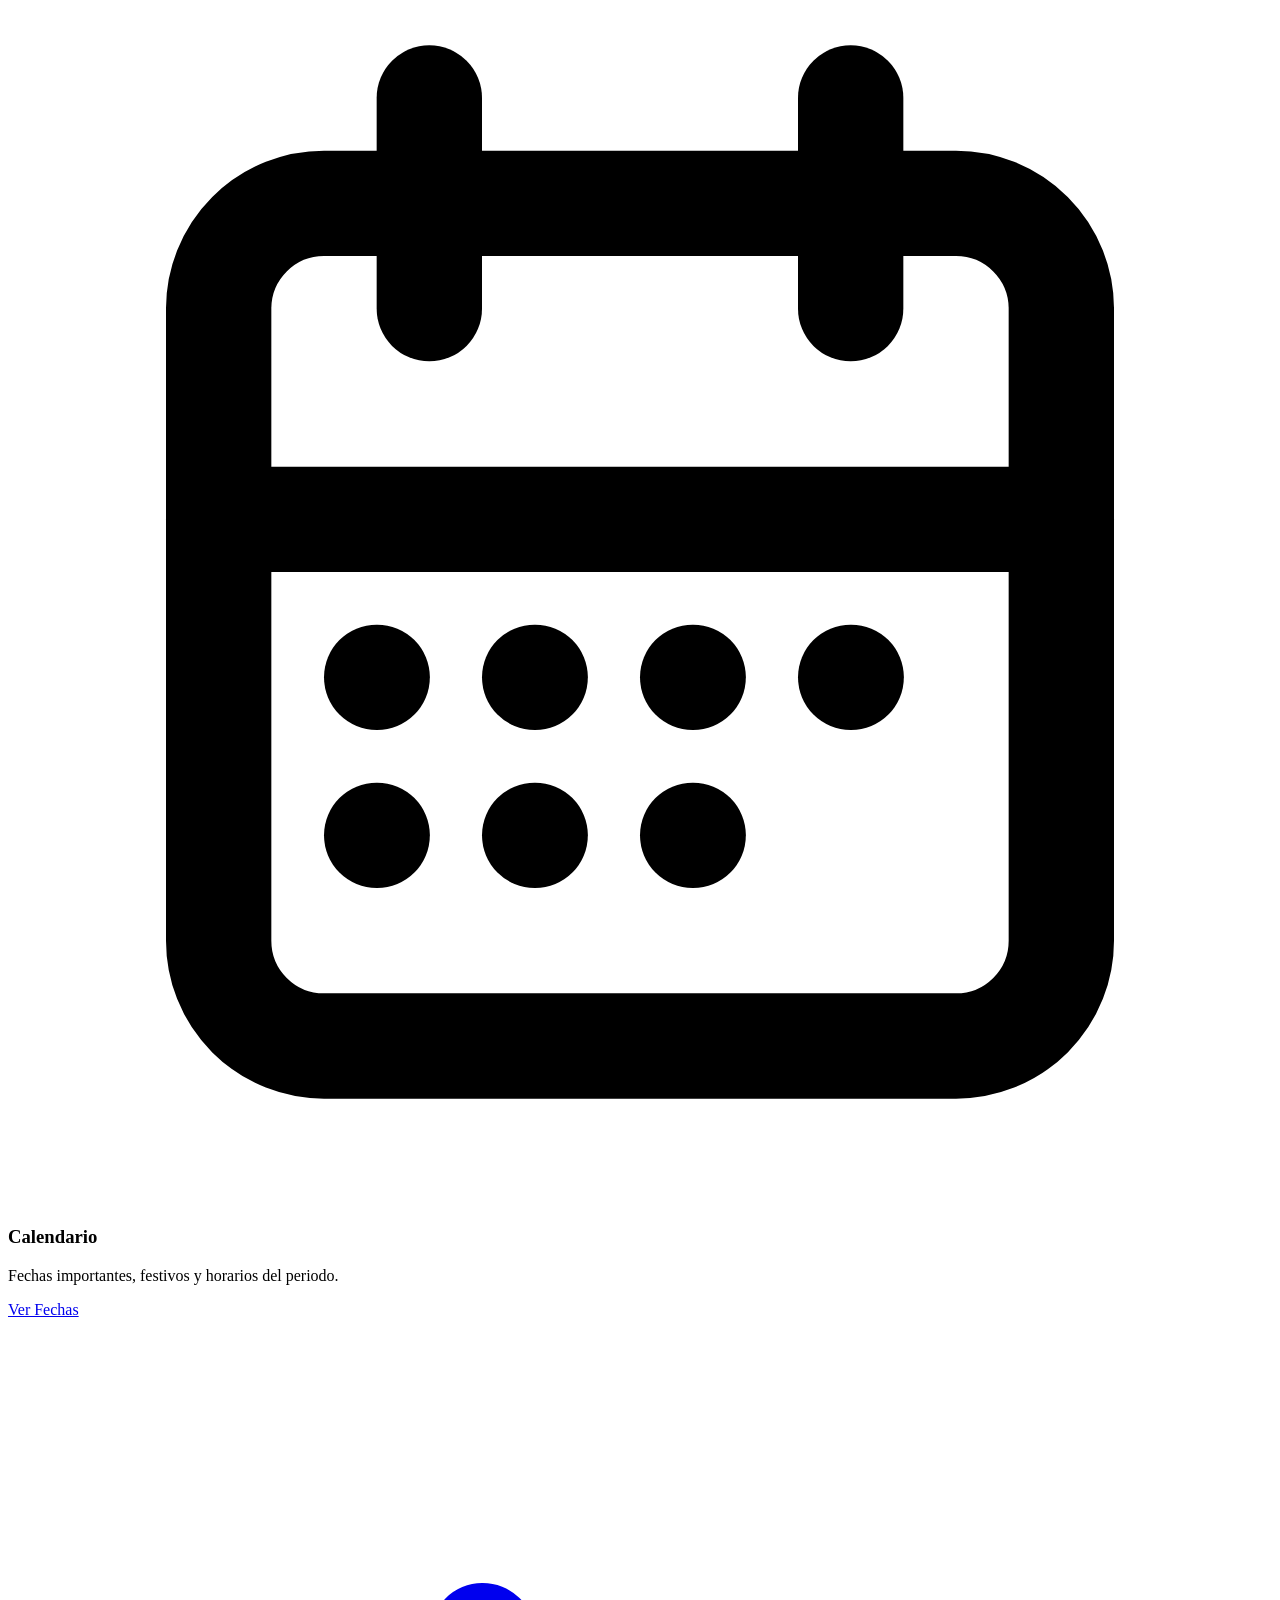
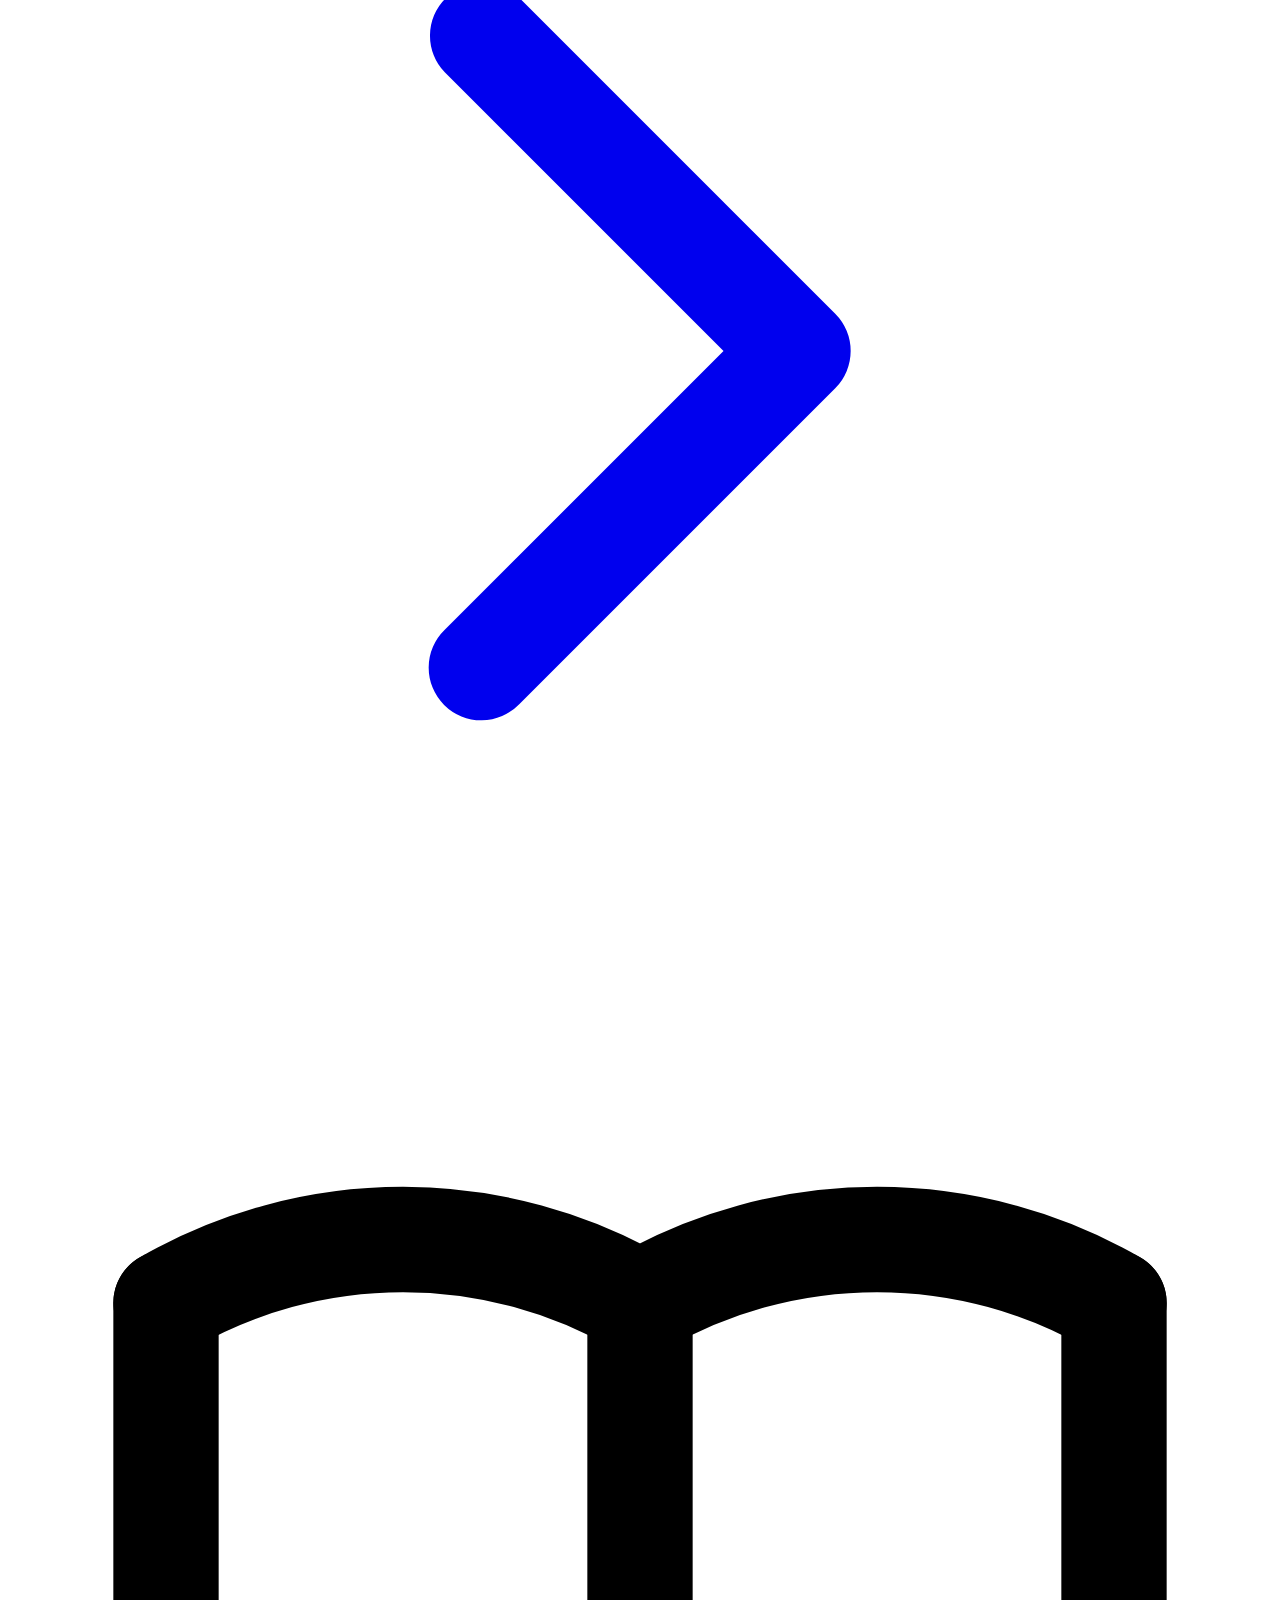
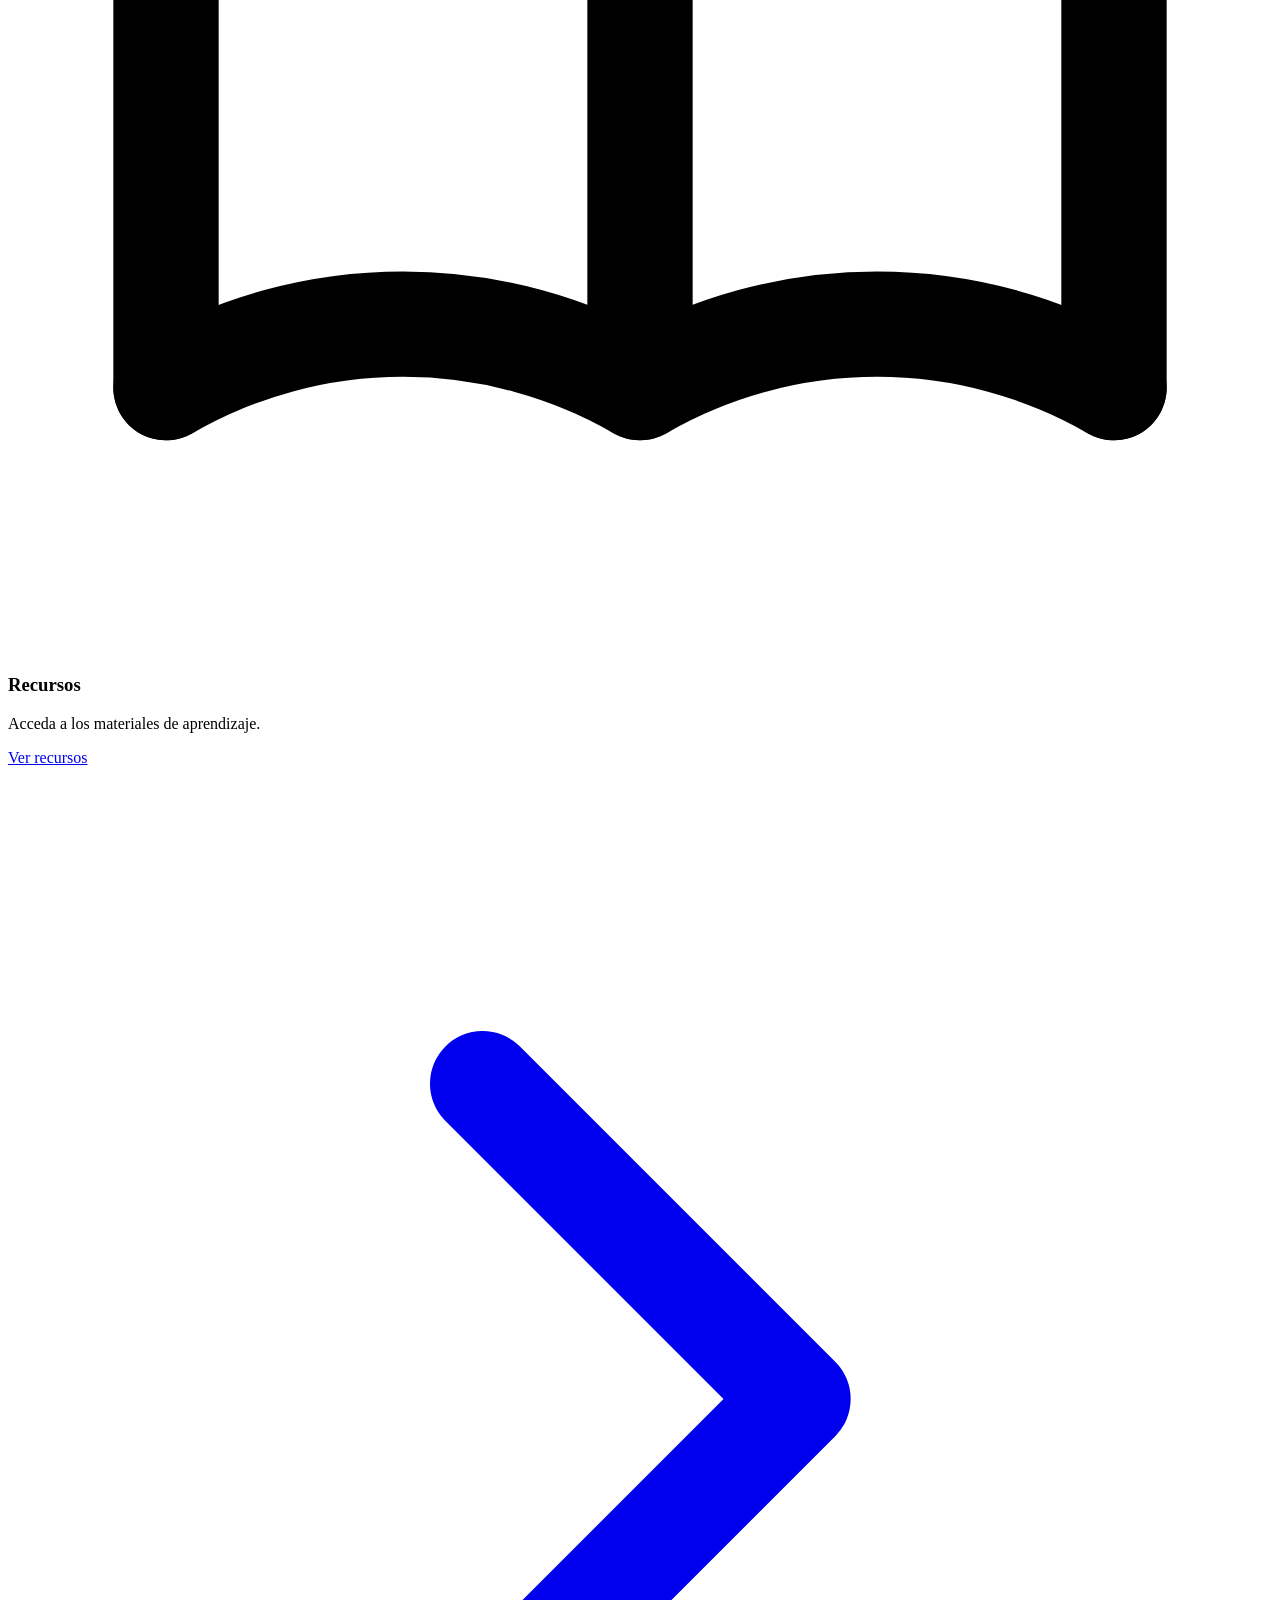
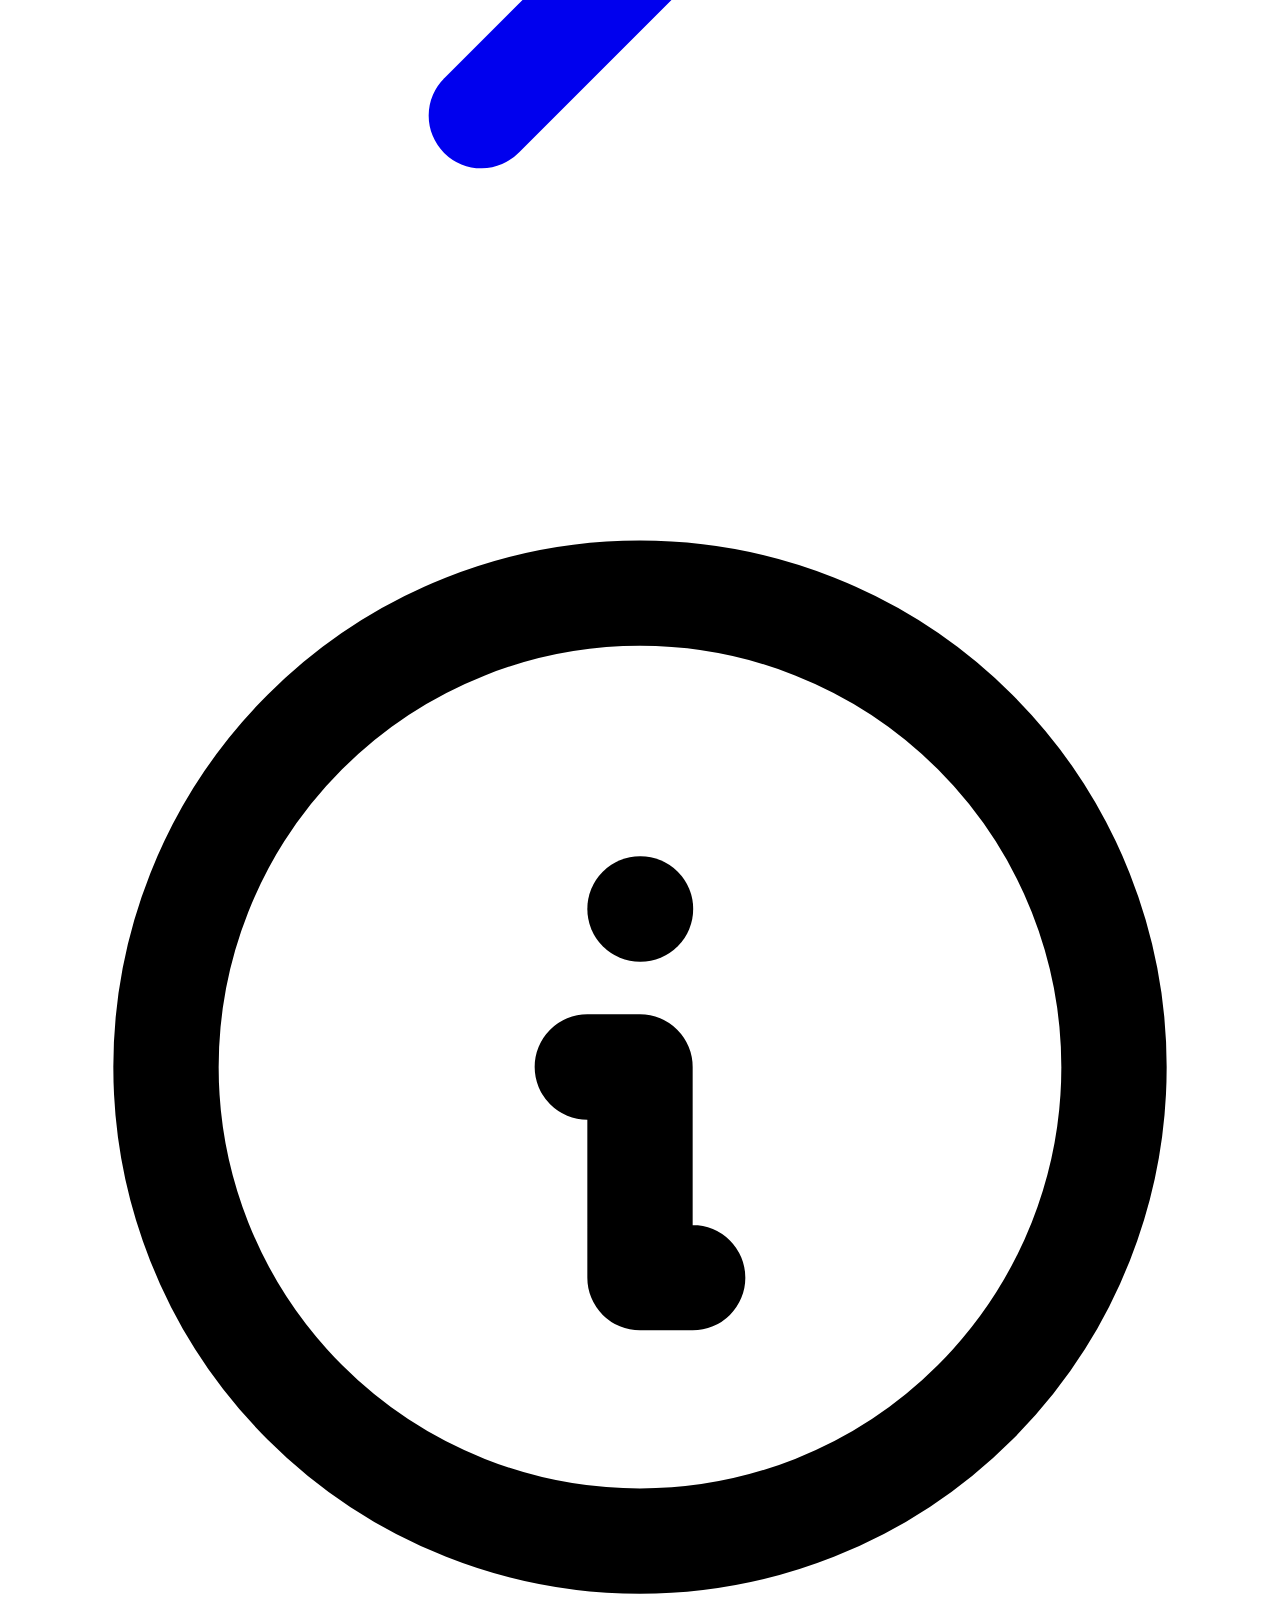
==== commit ed1ac68b: "fix(index): conectar hrefs vacíos, accesos rápidos y footer" ====
--- a/index.html
+++ b/index.html
@@ -3,14 +3,67 @@
   <head>
     <meta charset="UTF-8" />
     <meta name="viewport" content="width=device-width, initial-scale=1.0" />
-    <!--Fuentes de la pagina-->
+
+    <!-- * — Metadatos SEO -->
+    <meta
+      name="description"
+      content="Sitio web oficial de la Institución Educativa Municipal Emilio Cifuentes. Encuentra información académica, noticias, documentos y más."
+    />
+
+    <!-- * — Open Graph para compartir enlaces -->
+    <meta property="og:title" content="IEM Emilio Cifuentes" />
+    <meta
+      property="og:description"
+      content="Conoce los servicios de la Institución Educativa Municipal Emilio Cifuentes de Facatativá. Un espacio digital moderno para toda la comunidad educativa."
+    />
+    <meta
+      property="og:image"
+      content="https://g4lvan.github.io/demo_page_colegio.github.io/assets/images/Home-e1676317083249.jpeg"
+    />
+    <meta
+      property="og:url"
+      content="https://g4lvan.github.io/demo_page_colegio.github.io/"
+    />
+    <meta property="og:type" content="website" />
+    <meta property="og:locale" content="es_CO" />
+    <link
+      rel="canonical"
+      href="https://g4lvan.github.io/demo_page_colegio.github.io/"
+    />
+    <meta property="og:image:width" content="1200" />
+    <meta property="og:image:height" content="630" />
+    <meta property="og:site_name" content="IEM Emilio Cifuentes" />
+
+    <!-- * — Twitter/X Card -->
+    <meta name="twitter:card" content="summary_large_image" />
+    <meta name="twitter:title" content="IEM Emilio Cifuentes" />
+    <meta
+      name="twitter:description"
+      content="Sitio web oficial de la Institución Educativa Municipal Emilio Cifuentes. Encuentra información académica, noticias, documentos y más."
+    />
+    <meta
+      name="twitter:image"
+      content="https://g4lvan.github.io/demo_page_colegio.github.io/assets/images/Home-e1676317083249.jpeg"
+    />
+    <meta
+      property="og:image:alt"
+      content="Institución Educativa Municipal Emilio Cifuentes - Facatativá"
+    />
+    <meta
+      name="twitter:image:alt"
+      content="Institución Educativa Municipal Emilio Cifuentes - Facatativá"
+    />
+    <meta name="twitter:creator" content="@g4lvan_" />
+
+    <!-- ? preconnect declarado antes del stylesheet de Google Fonts.
+         Reduce el handshake con el servidor de fuentes antes de descargar el CSS. -->
     <link rel="preconnect" href="https://fonts.googleapis.com" />
     <link rel="preconnect" href="https://fonts.gstatic.com" crossorigin />
     <link
       href="https://fonts.googleapis.com/css2?family=Nunito:ital,wght@0,200..1000;1,200..1000&display=swap"
       rel="stylesheet"
     />
-    <!--Titulo, estilos e icono de la pagina-->
+    <!-- * — Configuración visual base -->
     <title>Institución Educativa Municipal Emilio Cifuentes</title>
     <link rel="stylesheet" href="css/styles.css" />
     <link
@@ -20,66 +73,200 @@
     />
   </head>
   <body>
-    <!--Header con: 
-    - Logo de la institución 
-    - Nombre de la institución 
-    - Barra de navegación con enlaces a las secciones principales de la página (Inicio,
-    Nosotros, Formación, Contacto)-->
+    <!-- * ============================================================
+  HEADER
+  Barra superior compartida: logo + navegación principal + buscador visual.
+  ============================================================ -->
     <header>
-      <!--Nombre y logo de la institución -->
       <div class="izquierda">
-        <h1>
-          <img
-            src="assets/logos/EMILIO.png"
-            alt="Logo de la institución"
-            class="logo"
-          />
-          I.E.M. Emilio <span class="titulo">Cifuentes</span>
-        </h1>
-        <!--Barra de navegación con enlaces a las secciones principales de la página (Inicio, Nosotros, Noticias , Contacto)-->
-        <nav>
-          <ul class="links_navegacion">
-            <li><a href="../index.html">Inicio</a></li>
-            <li><a href="">Nosotros</a></li>
-            <li><a href="pages/noticias.html">Noticias</a></li>
-            <li><a href="">Contacto</a></li>
-            <li><a href="">Recursos</a></li>
-          </ul>
-        </nav>
+        <img src="assets/logos/EMILIO.png" alt="emilio_logo" class="logo" />
+        <h1>I.E.M. Emilio <span class="titulo">Cifuentes</span></h1>
       </div>
-      <!--Formulario de búsqueda-->
-      <div class="botones_accion">
-        <form class="busqueda">
+      <nav>
+        <ul class="links_navegacion">
+          <li><a href="#">Inicio</a></li>
+          <li><a href="pages/nosotros.html">Nosotros</a></li>
+          <li><a href="pages/noticias.html">Noticias</a></li>
+          <li><a href="pages/contacto.html">Contacto</a></li>
+          <li><a href="pages/recursos.html">Recursos</a></li>
+        </ul>
+      </nav>
+      <form class="busqueda">
+        <svg
+          xmlns="http://www.w3.org/2000/svg"
+          viewBox="0 0 24 24"
+          width="12"
+          height="12"
+          fill="none"
+          stroke="currentColor"
+          stroke-width="2"
+          stroke-linecap="round"
+          stroke-linejoin="round"
+          class="icon-search"
+        >
+          <path stroke="none" d="M0 0h24v24H0z" fill="none"></path>
+          <path d="M3 10a7 7 0 1 0 14 0a7 7 0 1 0 -14 0"></path>
+          <path d="M21 21l-6 -6"></path>
+        </svg>
+        <input type="search" placeholder="Buscar recursos..." class="buscar" />
+      </form>
+      <button class="menu_hb">
+        <svg
+          xmlns="http://www.w3.org/2000/svg"
+          viewBox="0 0 24 24"
+          fill="currentColor"
+          class="menu_hb"
+        >
+          <path d="M21 6a1 1 0 0 1 -1 1h-16a1 1 0 1 1 0 -2h16a1 1 0 0 1 1 1" />
+          <path d="M21 12a1 1 0 0 1 -1 1h-16a1 1 0 0 1 0 -2h16a1 1 0 0 1 1 1" />
+          <path d="M21 18a1 1 0 0 1 -1 1h-16a1 1 0 0 1 0 -2h16a1 1 0 0 1 1 1" />
+        </svg>
+      </button>
+    </header>
+
+    <!-- ' NAVEGACION MOBILE
+         .overlay oscurece la pagina y .panel_lateral contiene el menu fuera de canvas.
+         Ambos bloques dependen de js/nav.js para abrir y cerrar el panel. -->
+    <div class="overlay"></div>
+    <nav class="panel_lateral">
+      <div class="izquierda">
+        <img src="assets/logos/EMILIO.png" alt="emilio_logo" class="logo" />
+        <h1>I.E.M. Emilio Cifuentes</h1>
+        <button class="close_nav">
           <svg
             xmlns="http://www.w3.org/2000/svg"
             viewBox="0 0 24 24"
-            width="12"
-            height="12"
             fill="none"
             stroke="currentColor"
             stroke-width="2"
             stroke-linecap="round"
             stroke-linejoin="round"
-            class="icon-search"
+            class="icon_nav"
           >
-            <path stroke="none" d="M0 0h24v24H0z" fill="none" />
-            <path d="M3 10a7 7 0 1 0 14 0a7 7 0 1 0 -14 0" />
-            <path d="M21 21l-6 -6" />
+            <path d="M18 6l-12 12" />
+            <path d="M6 6l12 12" />
           </svg>
-          <input
-            type="search"
-            placeholder="Buscar recursos..."
-            class="buscar"
-          />
-        </form>
+        </button>
       </div>
-    </header>
-    <!--Sección de inicio con el contenido fundamental de la página
-    -Mensaje de bienvenida
-    -Descripción de la institución 
-    -Botones de acción para ver noticias y realizar inscripciones
-    -Acceso rápido a secciones importantes como noticias, calendario, recursos y contacto
-    -->
+      <ul class="links_navegacion">
+        <li>
+          <svg
+            xmlns="http://www.w3.org/2000/svg"
+            viewBox="0 0 24 24"
+            fill="none"
+            stroke="currentColor"
+            stroke-width="2"
+            stroke-linecap="round"
+            stroke-linejoin="round"
+            class="icon_nav"
+          >
+            <path
+              d="M19 8.71l-5.333 -4.148a2.666 2.666 0 0 0 -3.274 0l-5.334 4.148a2.665 2.665 0 0 0 -1.029 2.105v7.2a2 2 0 0 0 2 2h12a2 2 0 0 0 2 -2v-7.2c0 -.823 -.38 -1.6 -1.03 -2.105"
+            />
+            <path d="M16 15c-2.21 1.333 -5.792 1.333 -8 0" />
+          </svg>
+          <a href="#">Inicio</a>
+        </li>
+        <li>
+          <svg
+            xmlns="http://www.w3.org/2000/svg"
+            viewBox="0 0 24 24"
+            fill="none"
+            stroke="currentColor"
+            stroke-width="2"
+            stroke-linecap="round"
+            stroke-linejoin="round"
+            class="icon_nav"
+          >
+            <path d="M3 12a9 9 0 1 0 18 0a9 9 0 0 0 -18 0" />
+            <path d="M12 9h.01" />
+            <path d="M11 12h1v4h1" />
+          </svg>
+          <a href="pages/nosotros.html">Nosotros</a>
+        </li>
+        <li>
+          <svg
+            xmlns="http://www.w3.org/2000/svg"
+            viewBox="0 0 24 24"
+            fill="none"
+            stroke="currentColor"
+            stroke-width="2"
+            stroke-linecap="round"
+            stroke-linejoin="round"
+            class="icon_nav"
+          >
+            <path
+              d="M16 6h3a1 1 0 0 1 1 1v11a2 2 0 0 1 -4 0v-13a1 1 0 0 0 -1 -1h-10a1 1 0 0 0 -1 1v12a3 3 0 0 0 3 3h11"
+            />
+            <path d="M8 8h4" />
+            <path d="M8 12h4" />
+            <path d="M8 16h4" />
+          </svg>
+          <a href="pages/noticias.html">Noticias</a>
+        </li>
+        <li>
+          <svg
+            xmlns="http://www.w3.org/2000/svg"
+            viewBox="0 0 24 24"
+            fill="none"
+            stroke="currentColor"
+            stroke-width="2"
+            stroke-linecap="round"
+            stroke-linejoin="round"
+            class="icon_nav"
+          >
+            <path
+              d="M3 7a2 2 0 0 1 2 -2h14a2 2 0 0 1 2 2v10a2 2 0 0 1 -2 2h-14a2 2 0 0 1 -2 -2z"
+            />
+            <path d="M3 7l9 6l9 -6" />
+          </svg>
+          <a href="pages/contacto.html">Contacto</a>
+        </li>
+        <li>
+          <svg
+            xmlns="http://www.w3.org/2000/svg"
+            viewBox="0 0 24 24"
+            fill="none"
+            stroke="currentColor"
+            stroke-width="2"
+            stroke-linecap="round"
+            stroke-linejoin="round"
+            class="icon_nav"
+          >
+            <path
+              d="M3 6a2 2 0 0 1 2 -2h14a2 2 0 0 1 2 2v12a2 2 0 0 1 -2 2h-14a2 2 0 0 1 -2 -2z"
+            />
+            <path d="M7 8h10" />
+            <path d="M7 12h10" />
+            <path d="M7 16h10" />
+          </svg>
+          <a href="pages/recursos.html">Recursos</a>
+        </li>
+      </ul>
+      <form class="busqueda">
+        <svg
+          xmlns="http://www.w3.org/2000/svg"
+          viewBox="0 0 24 24"
+          width="12"
+          height="12"
+          fill="none"
+          stroke="currentColor"
+          stroke-width="2"
+          stroke-linecap="round"
+          stroke-linejoin="round"
+          class="icon-search"
+        >
+          <path stroke="none" d="M0 0h24v24H0z" fill="none"></path>
+          <path d="M3 10a7 7 0 1 0 14 0a7 7 0 1 0 -14 0"></path>
+          <path d="M21 21l-6 -6"></path>
+        </svg>
+        <input type="search" placeholder="Buscar recursos..." class="buscar" />
+      </form>
+    </nav>
+    <!-- * ============================================================
+  MAIN / INICIO
+  Hero institucional, llamadas principales y accesos rápidos para comunidad educativa.
+  ============================================================ -->
     <main>
       <section class="inicio">
         <article class="card_inicio">
@@ -116,11 +303,7 @@
             <button class="boton-secundario">Inscripciones 2026</button>
           </div>
         </article>
-        <!--Sección de acceso rápido para cosas fundamentales para padres y estudiantes:
-        -Noticias
-        -Calendario
-        -Recursos
-        -Contacto-->
+        <!-- * — Acceso rápido -->
         <section class="acceso_rapido">
           <header class="texto_acc_rapido">
             <div class="titulo_acc_rapido">
@@ -134,7 +317,9 @@
           </header>
 
           <div class="accesos">
-            <!-- CARD 1 -->
+            <!-- ' CARD DE ACCESO RÁPIDO
+               Estructura: .card_rapido > icono SVG + h3 + p + enlace con chevron.
+               Solo documentar esta primera instancia — las demás repiten el patrón. -->
             <article class="card_rapido">
               <svg
                 xmlns="http://www.w3.org/2000/svg"
@@ -171,8 +356,6 @@
                 </svg>
               </a>
             </article>
-
-            <!-- CARD 2 -->
             <article class="card_rapido">
               <svg
                 xmlns="http://www.w3.org/2000/svg"
@@ -202,7 +385,9 @@
               <h3>Calendario</h3>
               <p>Fechas importantes, festivos y horarios del periodo.</p>
 
-              <a href="">
+              <!-- ! href con 404 — calendario académico pendiente.
+                   Reemplazar con la ruta real cuando exista la página. -->
+              <a href="pages/404.html">
                 Ver Fechas
                 <svg
                   xmlns="http://www.w3.org/2000/svg"
@@ -216,8 +401,6 @@
                 </svg>
               </a>
             </article>
-
-            <!-- CARD 3 -->
             <article class="card_rapido">
               <svg
                 xmlns="http://www.w3.org/2000/svg"
@@ -238,9 +421,8 @@
 
               <h3>Recursos</h3>
               <p>Acceda a los materiales de aprendizaje.</p>
-
-              <a href="">
-                Abrir Portal
+              <a href="pages/recursos.html">
+                Ver recursos
                 <svg
                   xmlns="http://www.w3.org/2000/svg"
                   viewBox="0 0 24 24"
@@ -253,8 +435,6 @@
                 </svg>
               </a>
             </article>
-
-            <!-- CARD 4 -->
             <article class="card_rapido">
               <svg
                 xmlns="http://www.w3.org/2000/svg"
@@ -275,8 +455,7 @@
               <p>
                 ¿Necesita ayuda? Póngase en contacto con nuestra administración.
               </p>
-
-              <a href="">
+              <a href="pages/contacto.html">
                 Abrir Portal
                 <svg
                   xmlns="http://www.w3.org/2000/svg"
@@ -293,10 +472,10 @@
           </div>
         </section>
       </section>
-      <!--Sección donde se van a mostrar las ultimas noticias de la institución.
-        -Cards con las noticias más recientes, incluyendo títulos, resúmenes y enlaces para leer más.
-        -Enlace para ver todas las noticias y actualizaciones de la institución.
-      -->
+      <!-- * ============================================================
+  NOTICIAS RECIENTES
+  Tres noticias destacadas hardcodeadas; el patrón anticipa una fuente dinámica futura.
+  ============================================================ -->
       <section class="noticias">
         <header class="textos_noti">
           <h2>Últimos Acontecimientos</h2>
@@ -306,7 +485,9 @@
         </header>
 
         <div class="ult_noticias">
-          <!-- Card 1 -->
+          <!-- ' CARD DE NOTICIA
+             Estructura: .card_noticias > .card_img (badge + img) > .card_content.
+             Badge posicionado sobre la imagen; solo documentar esta primera instancia. -->
           <article class="card_noticias">
             <div class="card_img">
               <span class="type_noti">Logro Emilista</span>
@@ -340,12 +521,11 @@
                 internacional que reunirá a jóvenes talentos de diferentes
                 países.
               </p>
-
-              <a class="btn_card" href="">Leer Artículo</a>
+              <button class="btn_noti" data-modal="modal-olimpiadas">
+                Leer Articulo
+              </button>
             </div>
           </article>
-
-          <!-- Card 2 -->
           <article class="card_noticias">
             <div class="card_img">
               <span class="type_noti">Evento Institucional</span>
@@ -378,12 +558,12 @@
                 marca el cierre de una etapa y el inicio de nuevos caminos para
                 nuestros bachilleres.
               </p>
-
-              <a class="btn_card" href="">Leer Artículo</a>
+              <button class="btn_noti" data-modal="modal-graduacion">
+                Leer Artículo
+              </button>
             </div>
           </article>
 
-          <!-- Card 3 -->
           <article class="card_noticias">
             <div class="card_img">
               <span class="type_noti">Comunidad Emilista</span>
@@ -416,17 +596,17 @@
                 estudio y fortalecer los lazos que los unen con la historia del
                 colegio.
               </p>
-
-              <a class="btn_card" href="">Leer Artículo</a>
+              <button class="btn_noti" data-modal="modal-reencuentro">
+                Leer Artículo
+              </button>
             </div>
           </article>
         </div>
       </section>
-      <!--En esta sección se va a mostrar un resumen de:
-      -Breve historia de la institución
-      -Visión y misión
-      Además va a estar acompañada de una imagen representativa de la institución y un enlace para leer más sobre la historia y los valores de la institución.
-      -->
+      <!-- * ============================================================
+  RESUMEN INSTITUCIONAL
+  Bloque de confianza: imagen, antigüedad, misión/visión y acceso a la historia completa.
+  ============================================================ -->
       <section class="info_col_basic">
         <div class="info_col_img">
           <img
@@ -435,7 +615,7 @@
             class="img_info_col"
           />
           <p class="años_exp_info_basic">
-            <span class="resaltado_info_basic">30+</span><br />
+            <span class="resaltado_info_basic">80+</span><br />
             Años de excelencia educativa.
           </p>
         </div>
@@ -507,20 +687,19 @@
               </p>
             </article>
           </div>
-          <a href="" class="boton_info_col_basic">Aprende más sobre nosotros</a>
+          <a href="pages/nosotros.html" class="boton_info_col_basic"
+            >Aprende más sobre nosotros</a
+          >
         </div>
       </section>
     </main>
 
-    <!--Footer de la pagina
-      -Pequeña descripción
-      -Links de acceso
-      -Redes sociales
-    -->
-
+    <!-- * ============================================================
+  FOOTER
+  Cierre común del sitio con identidad institucional, accesos internos y redes sociales.
+  ============================================================ -->
     <footer>
       <div class="principal_footer">
-        <!--Información del colegio en el footer-->
         <div class="info_footer">
           <header class="img_footer">
             <img
@@ -536,27 +715,28 @@
             construir un proyecto.
           </p>
         </div>
-        <!--Botones de acceso en el footer-->
         <nav class="botones_footer">
           <div class="recursos_footer">
             <h3>Recursos</h3>
             <ul>
-              <li><a href="#">Manual del estudiante</a></li>
-              <li><a href="#">Calendario Académico</a></li>
-              <li><a href="#">Horarios de clase</a></li>
+              <li>
+                <a href="../assets/downloads/Circular-interna-01.pdf" download
+                  >Manual del estudiante</a
+                >
+              </li>
+              <li><a href="pages/404.html">Calendario Académico</a></li>
+              <li><a href="pages/404.html">Horarios de clase</a></li>
             </ul>
           </div>
           <div class="rapidos_footer">
             <h3>Accesos Rápidos</h3>
             <ul>
               <li><a href="pages/noticias.html">Noticias</a></li>
-              <li><a href="#">Formación</a></li>
-              <li><a href="#">Contacto</a></li>
+              <li><a href="pages/recursos.html">Formación</a></li>
+              <li><a href="pages/contacto.html">Contacto</a></li>
             </ul>
           </div>
         </nav>
-
-        <!--Redes del colegio-->
         <div class="redes_footer">
           <h3>Conectar</h3>
           <a
@@ -584,5 +764,346 @@
         </p>
       </div>
     </footer>
+    <!-- * — Modal de noticia destacada -->
+
+    <div class="overlay_noti"></div>
+    <div class="noticia_completa" id="modal-olimpiadas">
+      <header>
+        <button class="close_noti_btn">
+          <svg
+            xmlns="http://www.w3.org/2000/svg"
+            viewBox="0 0 24 24"
+            fill="none"
+            stroke="currentColor"
+            stroke-width="2"
+            stroke-linecap="round"
+            stroke-linejoin="round"
+            class="close_noti"
+          >
+            <path d="M18 6l-12 12" />
+            <path d="M6 6l12 12" />
+          </svg>
+        </button>
+
+        <span class="type_noti_complete">Logro Emilista</span>
+        <h2>
+          ¡Estudiante representará a Colombia en Olimpiada Matemática de los
+          Andes 2026!
+        </h2>
+      </header>
+      <div class="main_modal">
+        <div class="info_second">
+          <section class="time_noti_complete">
+            <svg
+              xmlns="http://www.w3.org/2000/svg"
+              viewBox="0 0 24 24"
+              fill="none"
+              stroke="currentColor"
+              stroke-width="2"
+              stroke-linecap="round"
+              stroke-linejoin="round"
+              class="noti_icon_complete"
+            >
+              <path
+                d="M4 7a2 2 0 0 1 2 -2h12a2 2 0 0 1 2 2v12a2 2 0 0 1 -2 2h-12a2 2 0 0 1 -2 -2z"
+              />
+              <path d="M16 3v4" />
+              <path d="M8 3v4" />
+              <path d="M4 11h16" />
+              <path d="M8 15h2v2h-2z" />
+            </svg>
+            <time datetime="2026-03-05">05 de marzo, 2026</time>
+          </section>
+          <section class="autor_noti_complete">
+            <svg
+              xmlns="http://www.w3.org/2000/svg"
+              viewBox="0 0 24 24"
+              fill="none"
+              stroke="currentColor"
+              stroke-width="2"
+              stroke-linecap="round"
+              stroke-linejoin="round"
+              class="user_icon_complete"
+            >
+              <path d="M8 7a4 4 0 1 0 8 0a4 4 0 0 0 -8 0" />
+              <path d="M6 21v-2a4 4 0 0 1 4 -4h4a4 4 0 0 1 4 4v2" />
+            </svg>
+            <p>Equipo de Comunicaciones I.E.M. Emilio Cifuentes</p>
+          </section>
+        </div>
+        <div class="contenido_noti_completo">
+          <p>
+            La comunidad educativa de la Institución Educativa Municipal Emilio
+            Cifuentes celebra con orgullo el destacado logro alcanzado por el
+            estudiante Gabriel Gualteros Torres, del grado 605, quien fue
+            seleccionado para representar a Colombia en la Olimpiada Matemática
+            de los Andes 2026, uno de los encuentros académicos más importantes
+            de la región.
+          </p>
+          <p>
+            Esta oportunidad llega como resultado de su excelente desempeño en
+            diferentes procesos de formación y competencias matemáticas, donde
+            ha demostrado disciplina, dedicación y un notable talento para la
+            resolución de problemas. Su selección representa no solo un
+            reconocimiento a su esfuerzo personal, sino también al trabajo
+            conjunto de su familia, docentes y comunidad educativa.
+          </p>
+          <blockquote>
+            "Este logro refleja el talento, la dedicación y el compromiso que
+            caracterizan a nuestros estudiantes Emilistas."
+            <span class="autor_cita">- Rectoría, I.E.M. Emilio Cifuentes</span>
+          </blockquote>
+          <p>
+            La Olimpiada Matemática de los Andes reunirá a estudiantes de
+            diversos países latinoamericanos en un espacio diseñado para
+            fomentar el pensamiento lógico, el intercambio académico y el
+            desarrollo de habilidades científicas. Durante el evento, los
+            participantes enfrentarán distintos retos y pruebas que pondrán a
+            prueba sus conocimientos y capacidades analíticas.
+          </p>
+          <p>
+            Desde la institución felicitamos a Gabriel por este importante logro
+            que enaltece el nombre del colegio y motiva a nuestros estudiantes a
+            seguir fortaleciendo su pasión por el aprendizaje. Su participación
+            es un ejemplo de que la constancia, el compromiso y el amor por el
+            conocimiento pueden abrir puertas a grandes oportunidades.
+          </p>
+          <p>
+            Le deseamos muchos éxitos en esta experiencia internacional y
+            confiamos en que representará con orgullo a nuestra institución y a
+            nuestro país.
+          </p>
+        </div>
+      </div>
+    </div>
+
+    <!-- * — Fin modal de noticia destacada -->
+
+    <!-- * — Modal de noticia destacada -->
+
+    <div class="noticia_completa" id="modal-graduacion">
+      <header>
+        <button class="close_noti_btn">
+          <svg
+            xmlns="http://www.w3.org/2000/svg"
+            viewBox="0 0 24 24"
+            fill="none"
+            stroke="currentColor"
+            stroke-width="2"
+            stroke-linecap="round"
+            stroke-linejoin="round"
+            class="close_noti"
+          >
+            <path d="M18 6l-12 12" />
+            <path d="M6 6l12 12" />
+          </svg>
+        </button>
+
+        <span class="type_noti_complete">Evento Institucional</span>
+        <h2>¡Celebramos la graduación de grado 11!</h2>
+      </header>
+      <div class="main_modal">
+        <div class="info_second">
+          <section class="time_noti_complete">
+            <svg
+              xmlns="http://www.w3.org/2000/svg"
+              viewBox="0 0 24 24"
+              fill="none"
+              stroke="currentColor"
+              stroke-width="2"
+              stroke-linecap="round"
+              stroke-linejoin="round"
+              class="noti_icon_complete"
+            >
+              <path
+                d="M4 7a2 2 0 0 1 2 -2h12a2 2 0 0 1 2 2v12a2 2 0 0 1 -2 2h-12a2 2 0 0 1 -2 -2z"
+              />
+              <path d="M16 3v4" />
+              <path d="M8 3v4" />
+              <path d="M4 11h16" />
+              <path d="M8 15h2v2h-2z" />
+            </svg>
+            <time datetime="2025-11-27">26 de noviembre, 2025</time>
+          </section>
+          <section class="autor_noti_complete">
+            <svg
+              xmlns="http://www.w3.org/2000/svg"
+              viewBox="0 0 24 24"
+              fill="none"
+              stroke="currentColor"
+              stroke-width="2"
+              stroke-linecap="round"
+              stroke-linejoin="round"
+              class="user_icon_complete"
+            >
+              <path d="M8 7a4 4 0 1 0 8 0a4 4 0 0 0 -8 0" />
+              <path d="M6 21v-2a4 4 0 0 1 4 -4h4a4 4 0 0 1 4 4v2" />
+            </svg>
+            <p>Equipo de Comunicaciones I.E.M. Emilio Cifuentes</p>
+          </section>
+        </div>
+        <div class="contenido_noti_completo">
+          <p>
+            Con alegría y orgullo, la Institución Educativa Municipal Emilio
+            Cifuentes llevó a cabo la ceremonia de graduación de los estudiantes
+            de grado 11, un evento que marcó el cierre de una importante etapa
+            académica y el inicio de nuevos proyectos para nuestros bachilleres.
+          </p>
+          <p>
+            La jornada reunió a estudiantes, familias, docentes y directivos en
+            un espacio lleno de emociones, recuerdos y reconocimientos. Durante
+            la ceremonia se destacó el esfuerzo, la dedicación y la
+            perseverancia de los graduandos, quienes culminaron exitosamente su
+            formación escolar después de años de aprendizaje y crecimiento
+            personal.
+          </p>
+          <p>
+            A lo largo del evento, se compartieron mensajes de agradecimiento y
+            reflexión que recordaron la importancia de los valores, la
+            disciplina y el compromiso en la construcción de un futuro lleno de
+            oportunidades. Asimismo, se realizaron reconocimientos a estudiantes
+            destacados por su desempeño académico, liderazgo y participación en
+            actividades institucionales.
+          </p>
+          <blockquote>
+            "Hoy celebramos no solo la culminación de una etapa académica, sino
+            también el inicio de nuevos caminos llenos de oportunidades para
+            nuestros estudiantes."
+            <span class="autor_cita"
+              >- Equipo Directivo, I.E.M. Emilio Cifuentes</span
+            >
+          </blockquote>
+          <p>
+            Los nuevos bachilleres recibieron su diploma acompañados por los
+            aplausos de sus seres queridos y de toda la comunidad educativa, que
+            celebró este importante logro con entusiasmo y esperanza. El acto
+            estuvo acompañado de momentos simbólicos y emotivos que quedarán en
+            la memoria de quienes hicieron parte de esta promoción.
+          </p>
+          <p>
+            Desde la Institución Educativa Municipal Emilio Cifuentes
+            felicitamos a cada uno de nuestros graduados y les deseamos éxitos
+            en los caminos que decidan emprender. Estamos seguros de que
+            llevarán con orgullo los valores y enseñanzas que hicieron parte de
+            su formación como estudiantes Emilistas.
+          </p>
+          <p>¡Felicitaciones promoción 2025!</p>
+        </div>
+      </div>
+    </div>
+
+    <!-- * — Fin modal de noticia destacada -->
+
+    <!-- * — Modal de noticia destacada -->
+
+    <div class="noticia_completa" id="modal-reencuentro">
+      <header>
+        <button class="close_noti_btn">
+          <svg
+            xmlns="http://www.w3.org/2000/svg"
+            viewBox="0 0 24 24"
+            fill="none"
+            stroke="currentColor"
+            stroke-width="2"
+            stroke-linecap="round"
+            stroke-linejoin="round"
+            class="close_noti"
+          >
+            <path d="M18 6l-12 12" />
+            <path d="M6 6l12 12" />
+          </svg>
+        </button>
+
+        <span class="type_noti_complete">Comunidad Emilista</span>
+        <h2>¡Reencuentro de la promoción 1965!</h2>
+      </header>
+      <div class="main_modal">
+        <div class="info_second">
+          <section class="time_noti_complete">
+            <svg
+              xmlns="http://www.w3.org/2000/svg"
+              viewBox="0 0 24 24"
+              fill="none"
+              stroke="currentColor"
+              stroke-width="2"
+              stroke-linecap="round"
+              stroke-linejoin="round"
+              class="noti_icon_complete"
+            >
+              <path
+                d="M4 7a2 2 0 0 1 2 -2h12a2 2 0 0 1 2 2v12a2 2 0 0 1 -2 2h-12a2 2 0 0 1 -2 -2z"
+              />
+              <path d="M16 3v4" />
+              <path d="M8 3v4" />
+              <path d="M4 11h16" />
+              <path d="M8 15h2v2h-2z" />
+            </svg>
+            <time datetime="2025-11-25">25 de noviembre, 2025</time>
+          </section>
+          <section class="autor_noti_complete">
+            <svg
+              xmlns="http://www.w3.org/2000/svg"
+              viewBox="0 0 24 24"
+              fill="none"
+              stroke="currentColor"
+              stroke-width="2"
+              stroke-linecap="round"
+              stroke-linejoin="round"
+              class="user_icon_complete"
+            >
+              <path d="M8 7a4 4 0 1 0 8 0a4 4 0 0 0 -8 0" />
+              <path d="M6 21v-2a4 4 0 0 1 4 -4h4a4 4 0 0 1 4 4v2" />
+            </svg>
+            <p>Equipo de Comunicaciones I.E.M. Emilio Cifuentes</p>
+          </section>
+        </div>
+        <div class="contenido_noti_completo">
+          <p>
+            La Institución Educativa Municipal Emilio Cifuentes abrió nuevamente
+            sus puertas para recibir a los integrantes de la promoción de 1965
+            en un emotivo encuentro que permitió revivir recuerdos, compartir
+            experiencias y fortalecer los lazos que los unen con su alma mater.
+          </p>
+          <p>
+            Durante la jornada, los exalumnos recorrieron espacios de la
+            institución, recordaron anécdotas de su época estudiantil y
+            compartieron historias sobre los caminos que emprendieron después de
+            graduarse. El encuentro estuvo marcado por la alegría de volver a
+            encontrarse después de varias décadas y por el orgullo de seguir
+            formando parte de la historia del colegio.
+          </p>
+          <p>
+            Familiares, docentes invitados y miembros de la comunidad educativa
+            acompañaron esta celebración, que se convirtió en una oportunidad
+            para reconocer el legado de generaciones que contribuyeron al
+            crecimiento y fortalecimiento de la institución a lo largo de los
+            años.
+          </p>
+          <blockquote>
+            "Volver a estas aulas es reencontrarse con una parte fundamental de
+            nuestras vidas y recordar los valores que nos acompañaron en nuestro
+            camino."
+            <span class="autor_cita">- Representante de la promoción 1965</span>
+          </blockquote>
+          <p>
+            La actividad permitió reafirmar la importancia de mantener vivo el
+            vínculo entre los egresados y la institución, promoviendo espacios
+            de integración que conectan el pasado, el presente y el futuro de la
+            comunidad Emilista.
+          </p>
+          <p>
+            Desde la Institución Educativa Municipal Emilio Cifuentes
+            agradecemos a los integrantes de la promoción 1965 por su visita y
+            por continuar siendo parte de la historia que, generación tras
+            generación, sigue construyéndose en nuestras aulas.
+          </p>
+          <p>¡Siempre serán parte de la familia Emilista!</p>
+        </div>
+      </div>
+    </div>
+
+    <!-- * — Fin modal de noticia destacada -->
+
+    <script type="module" src="js/main.js"></script>
   </body>
 </html>
